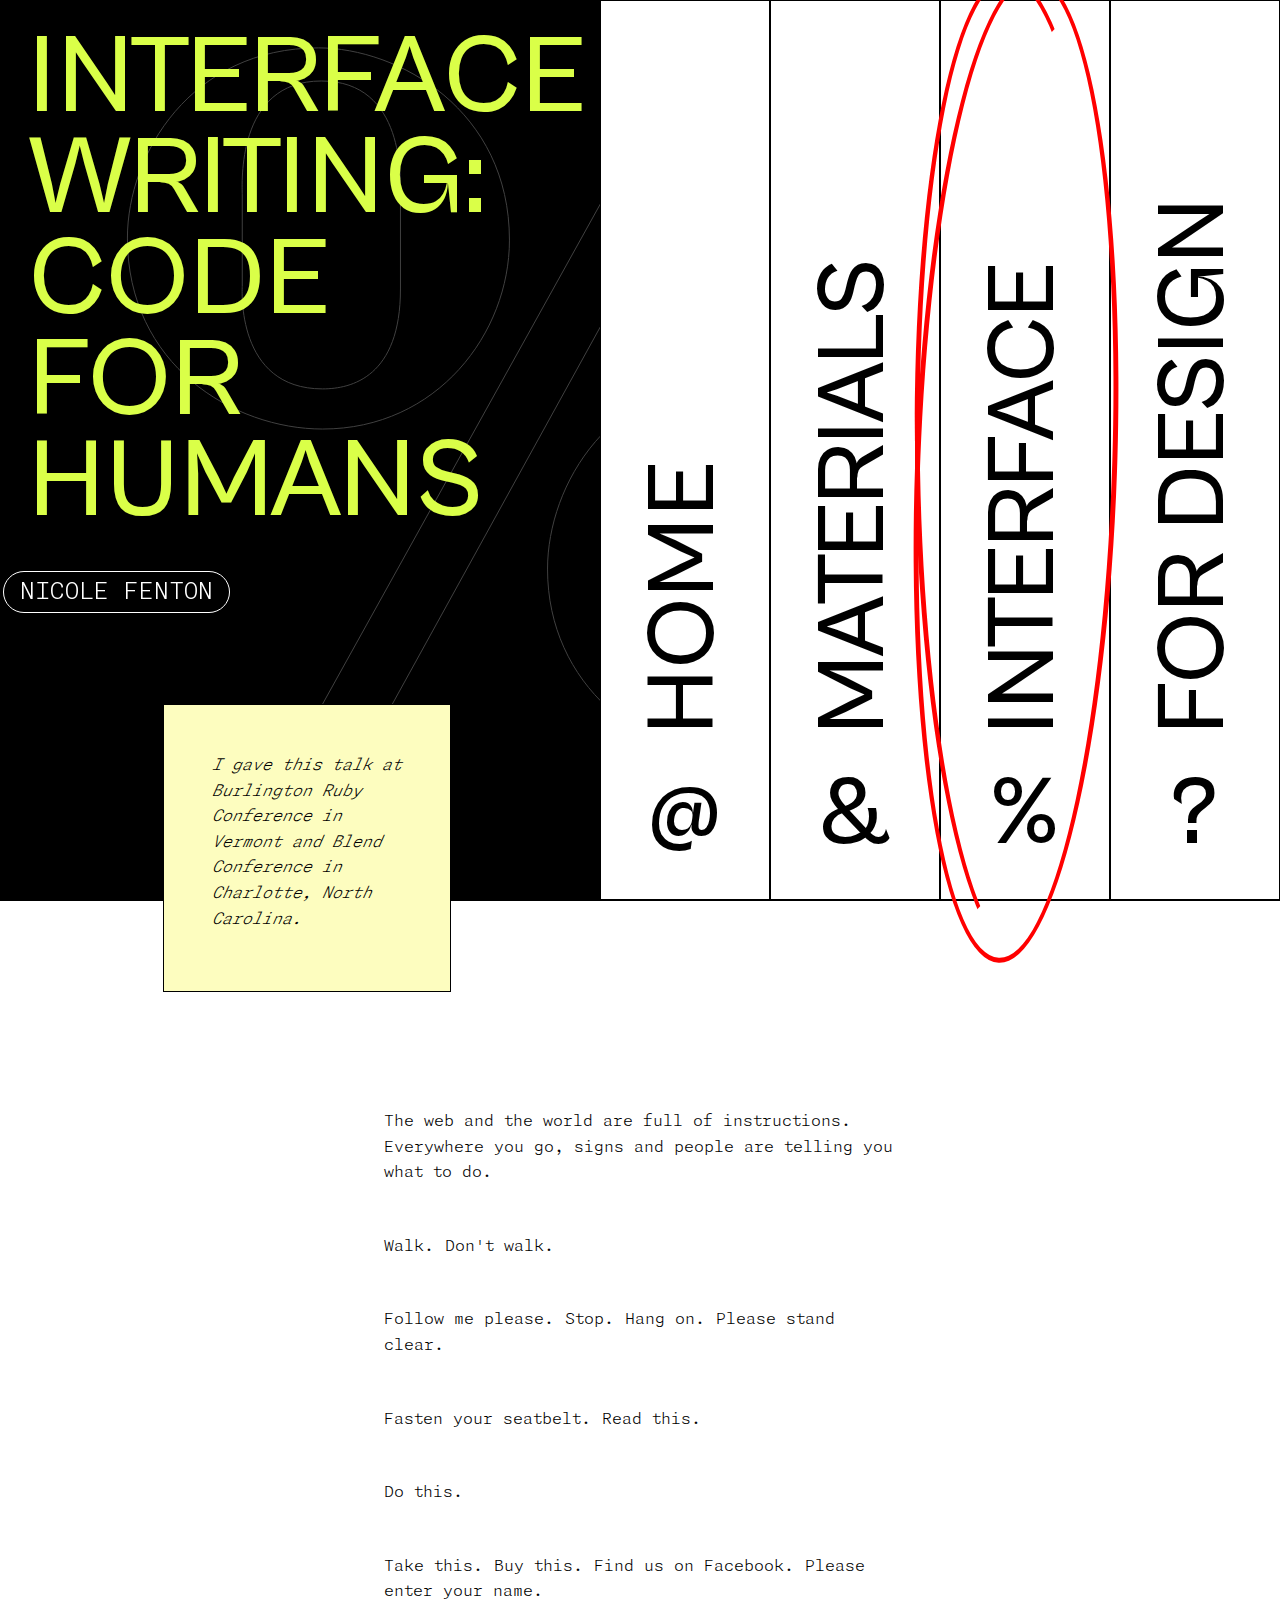
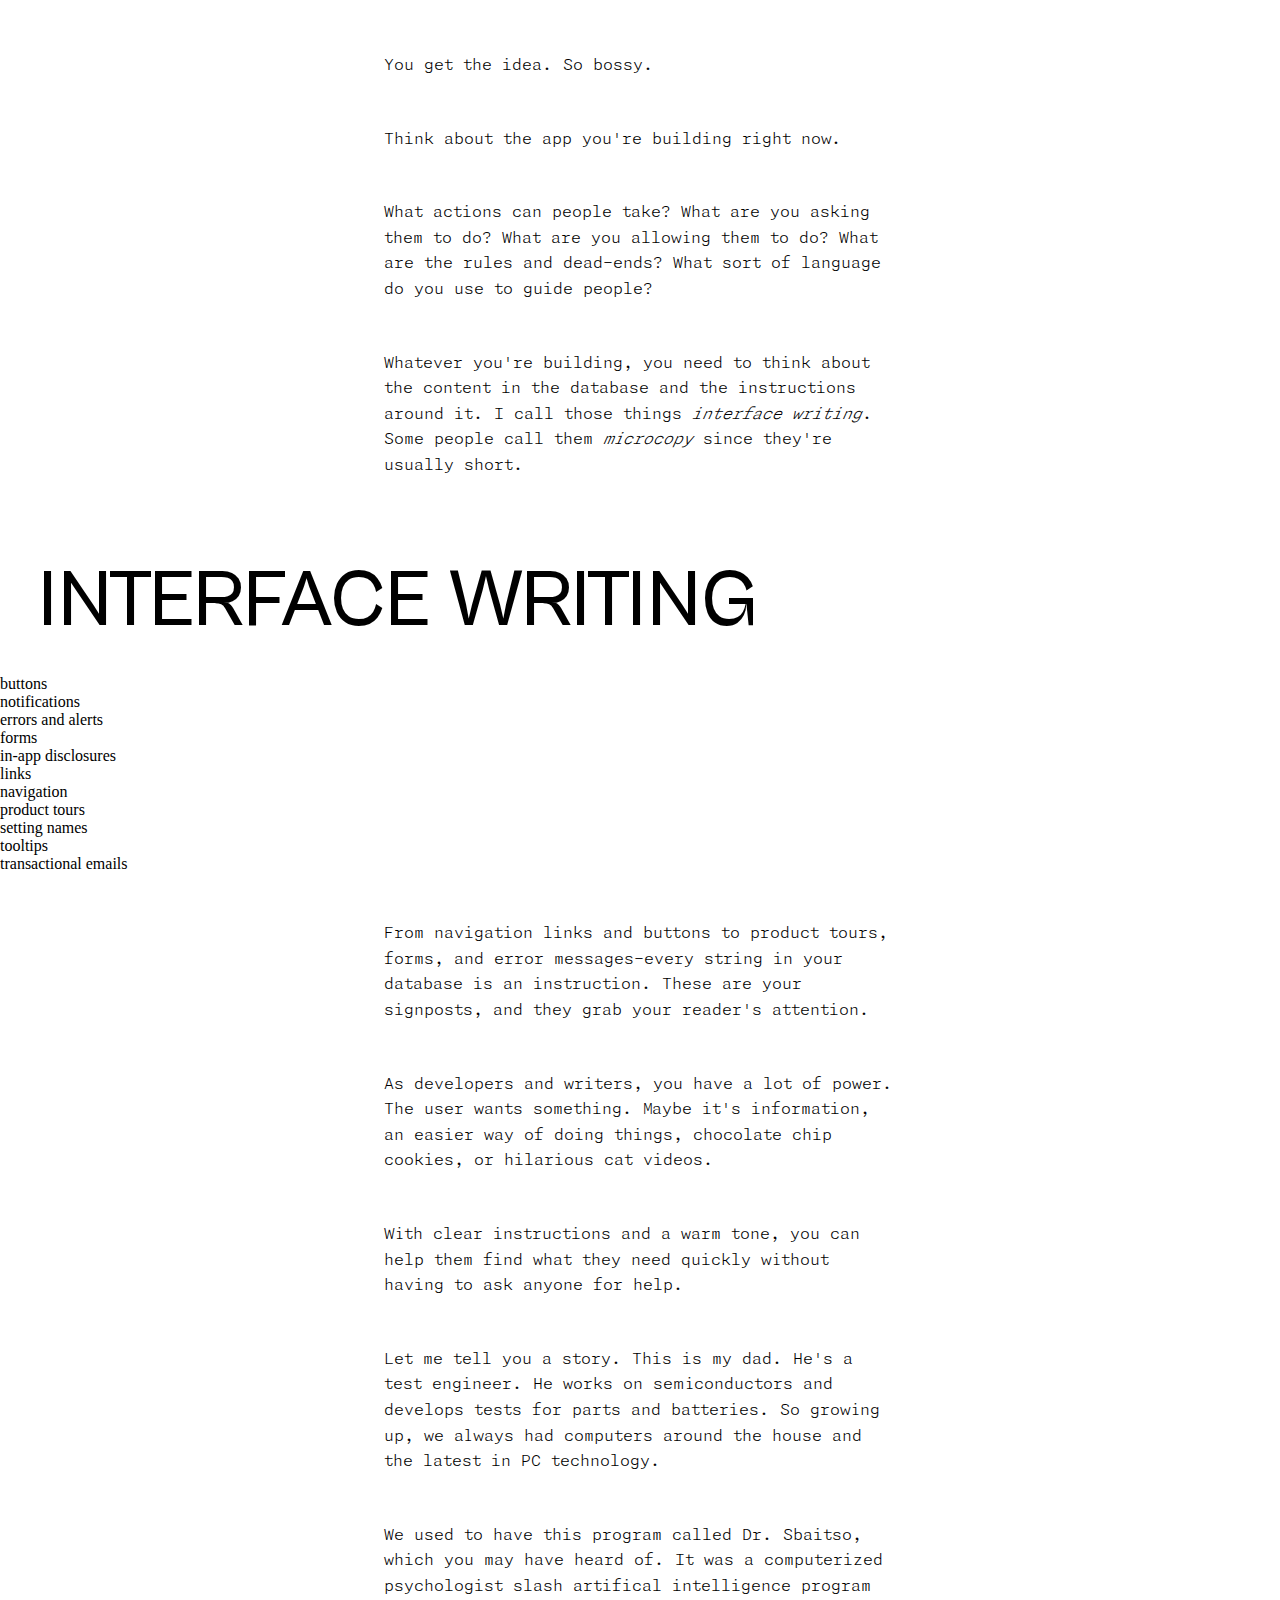
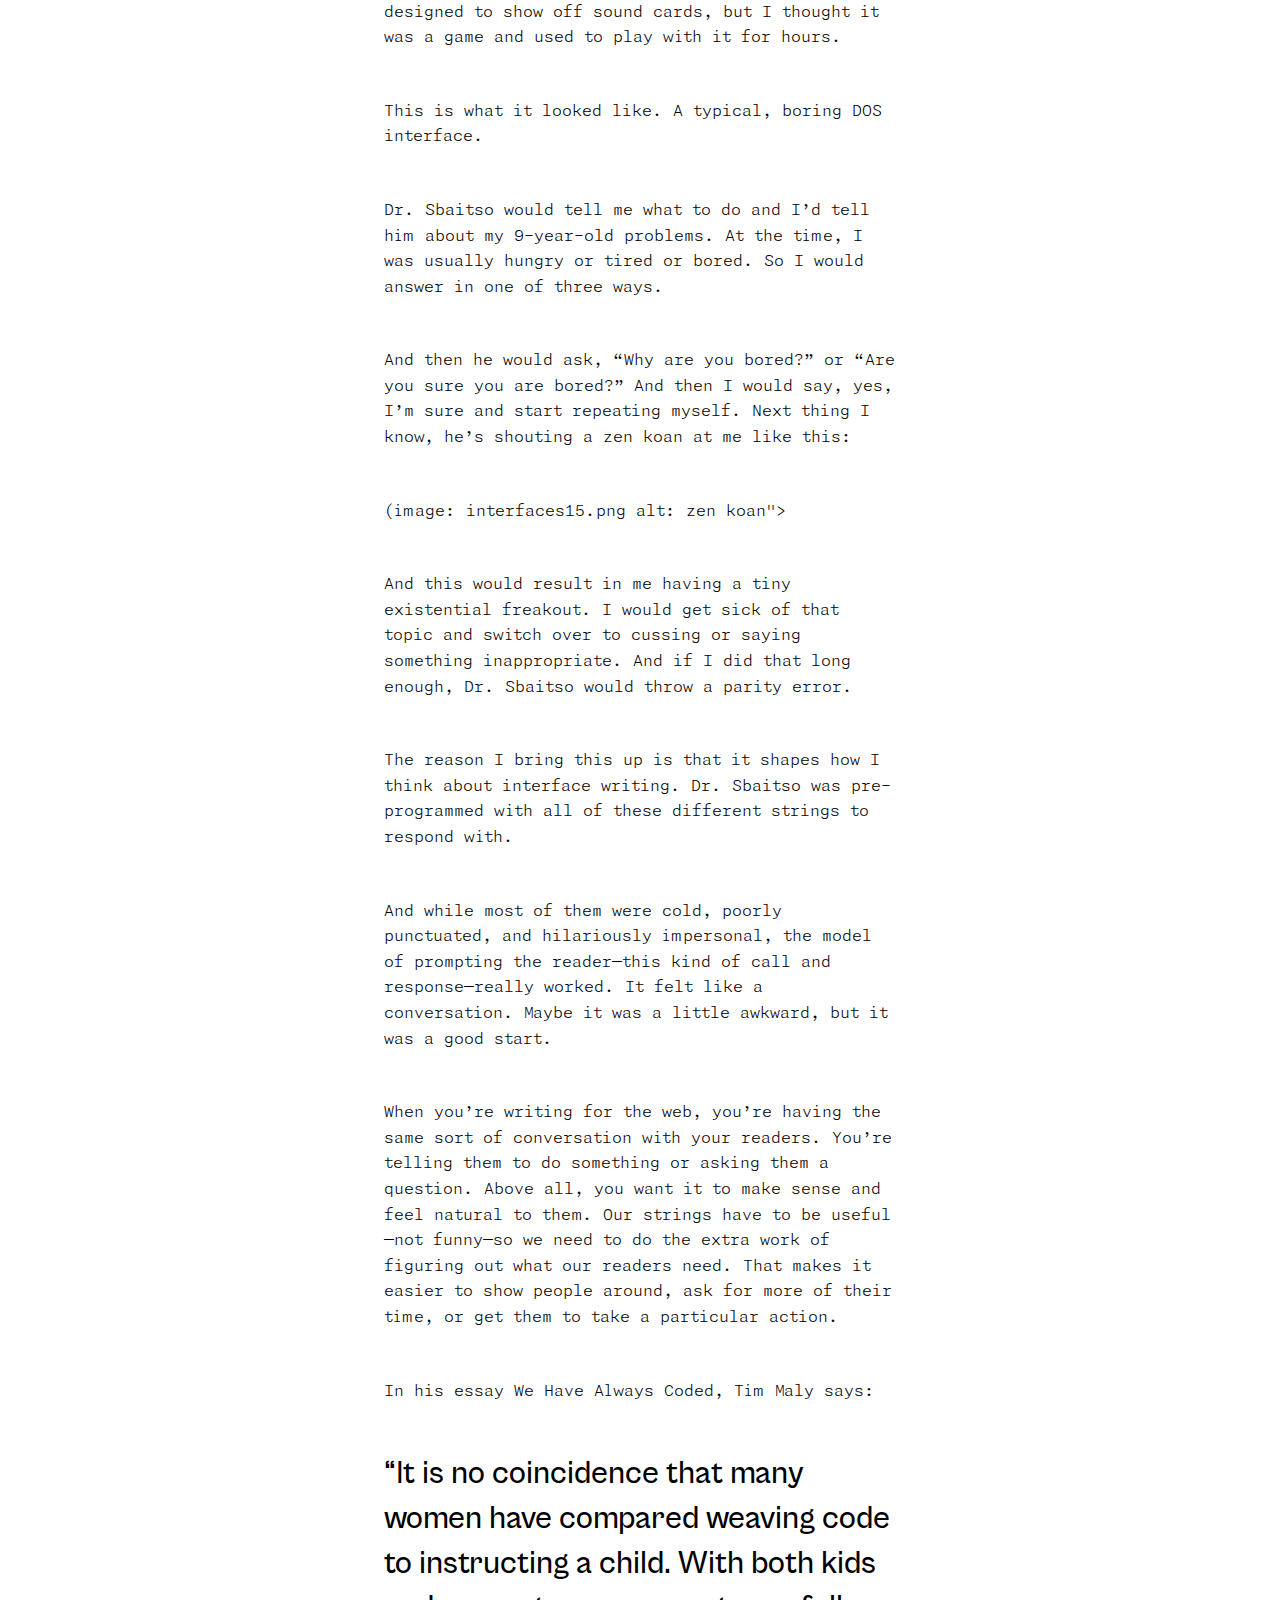
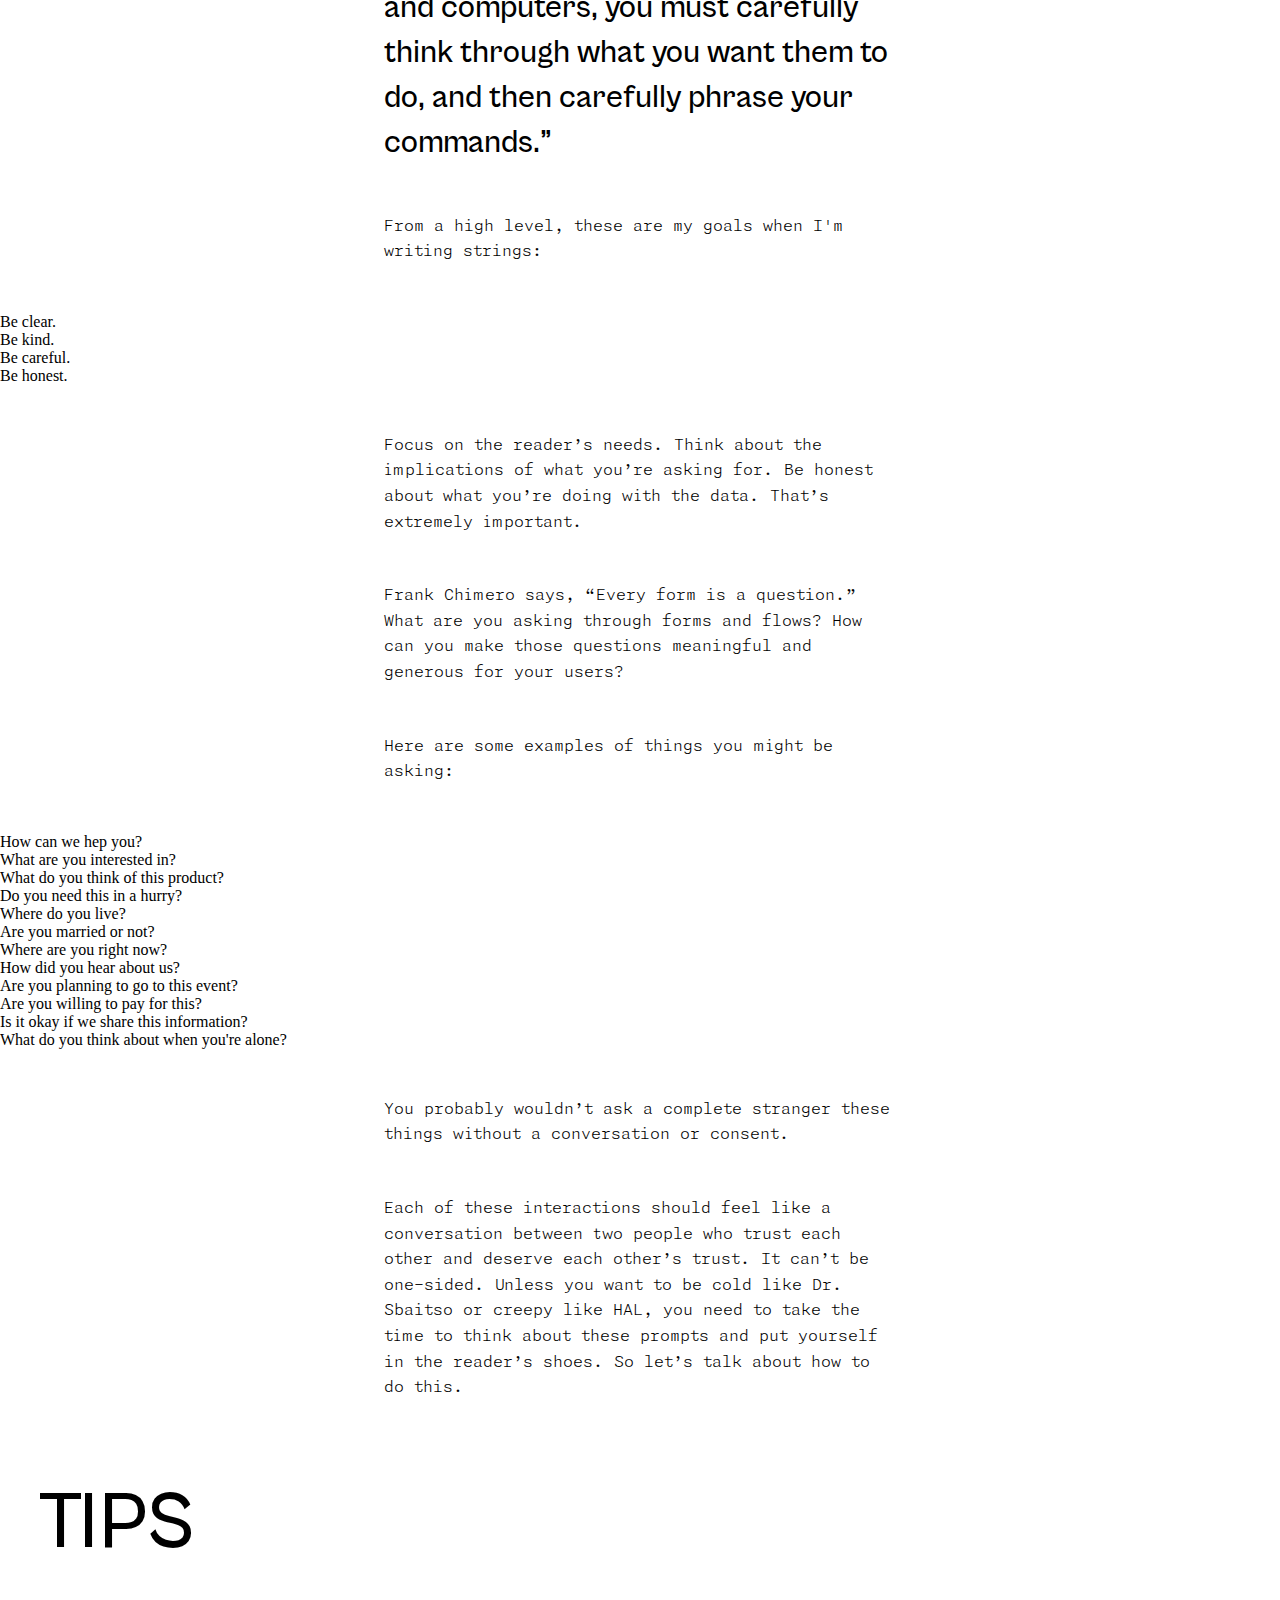
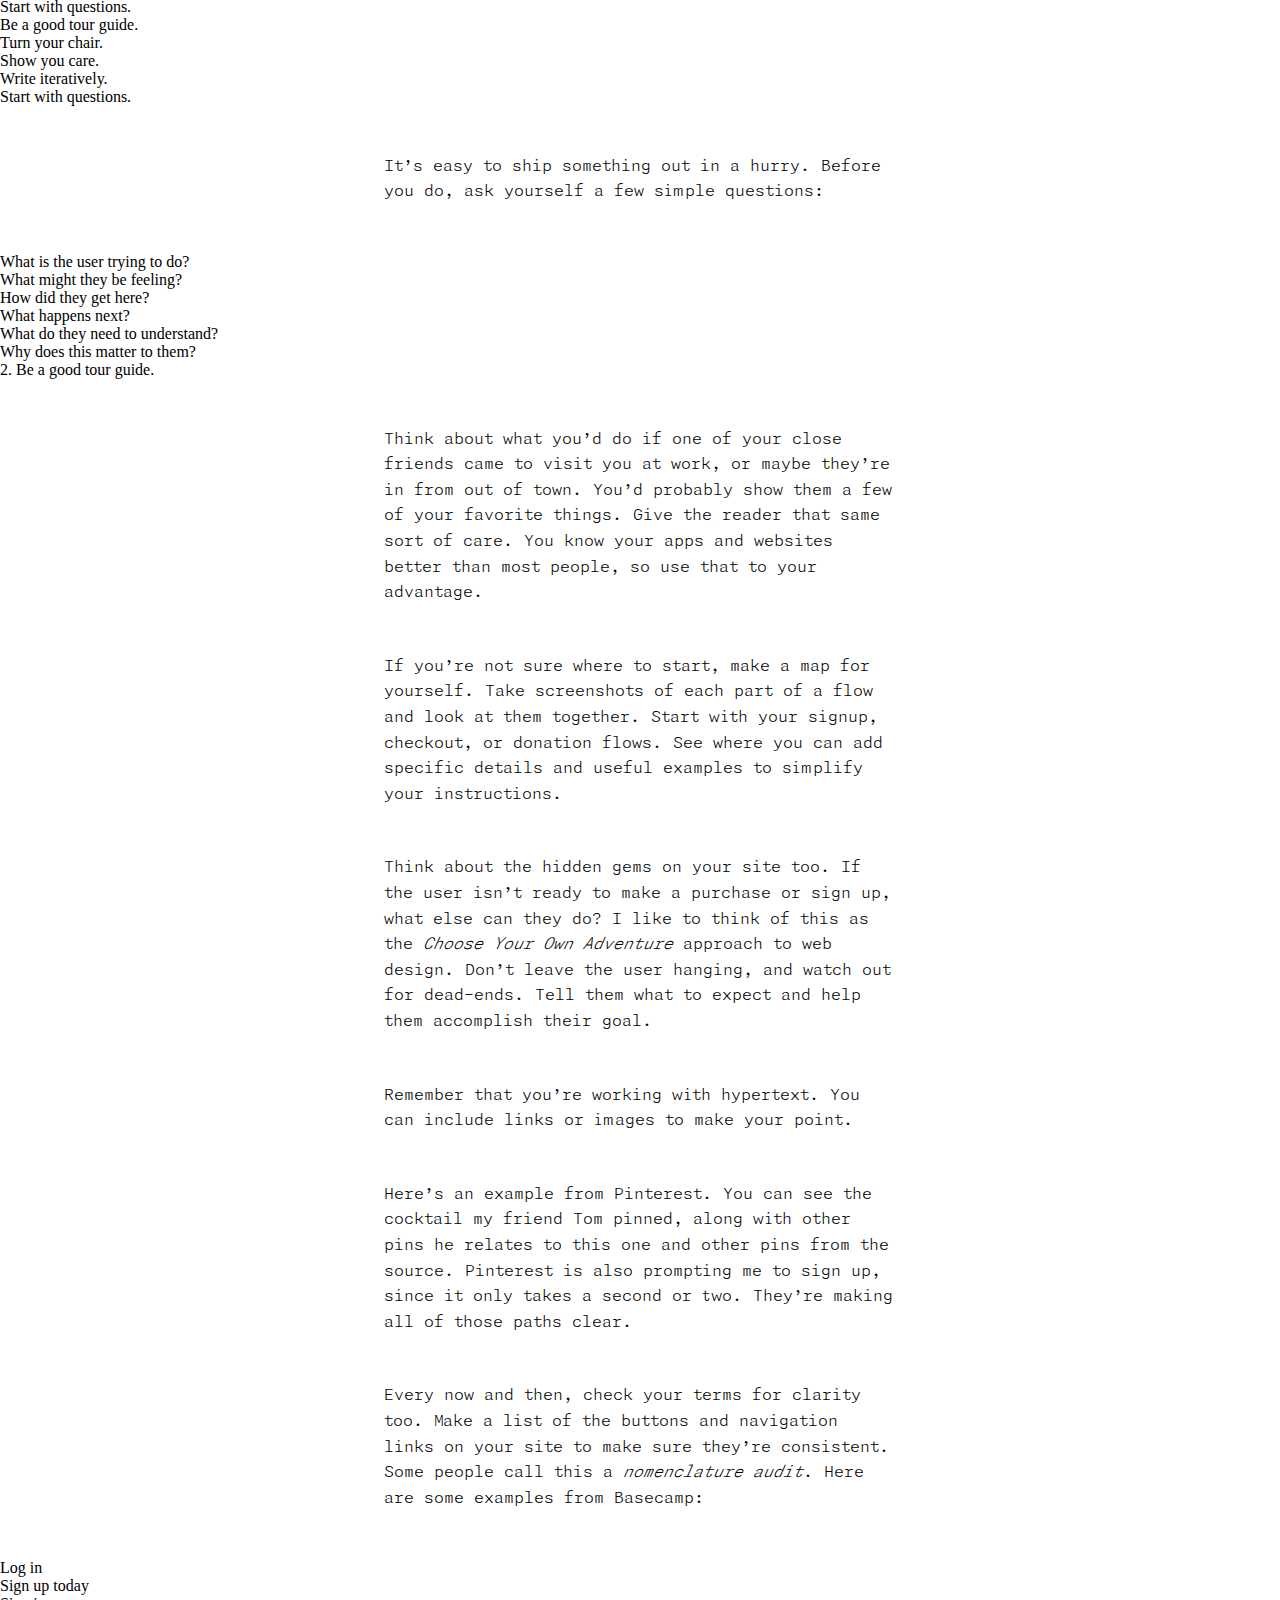
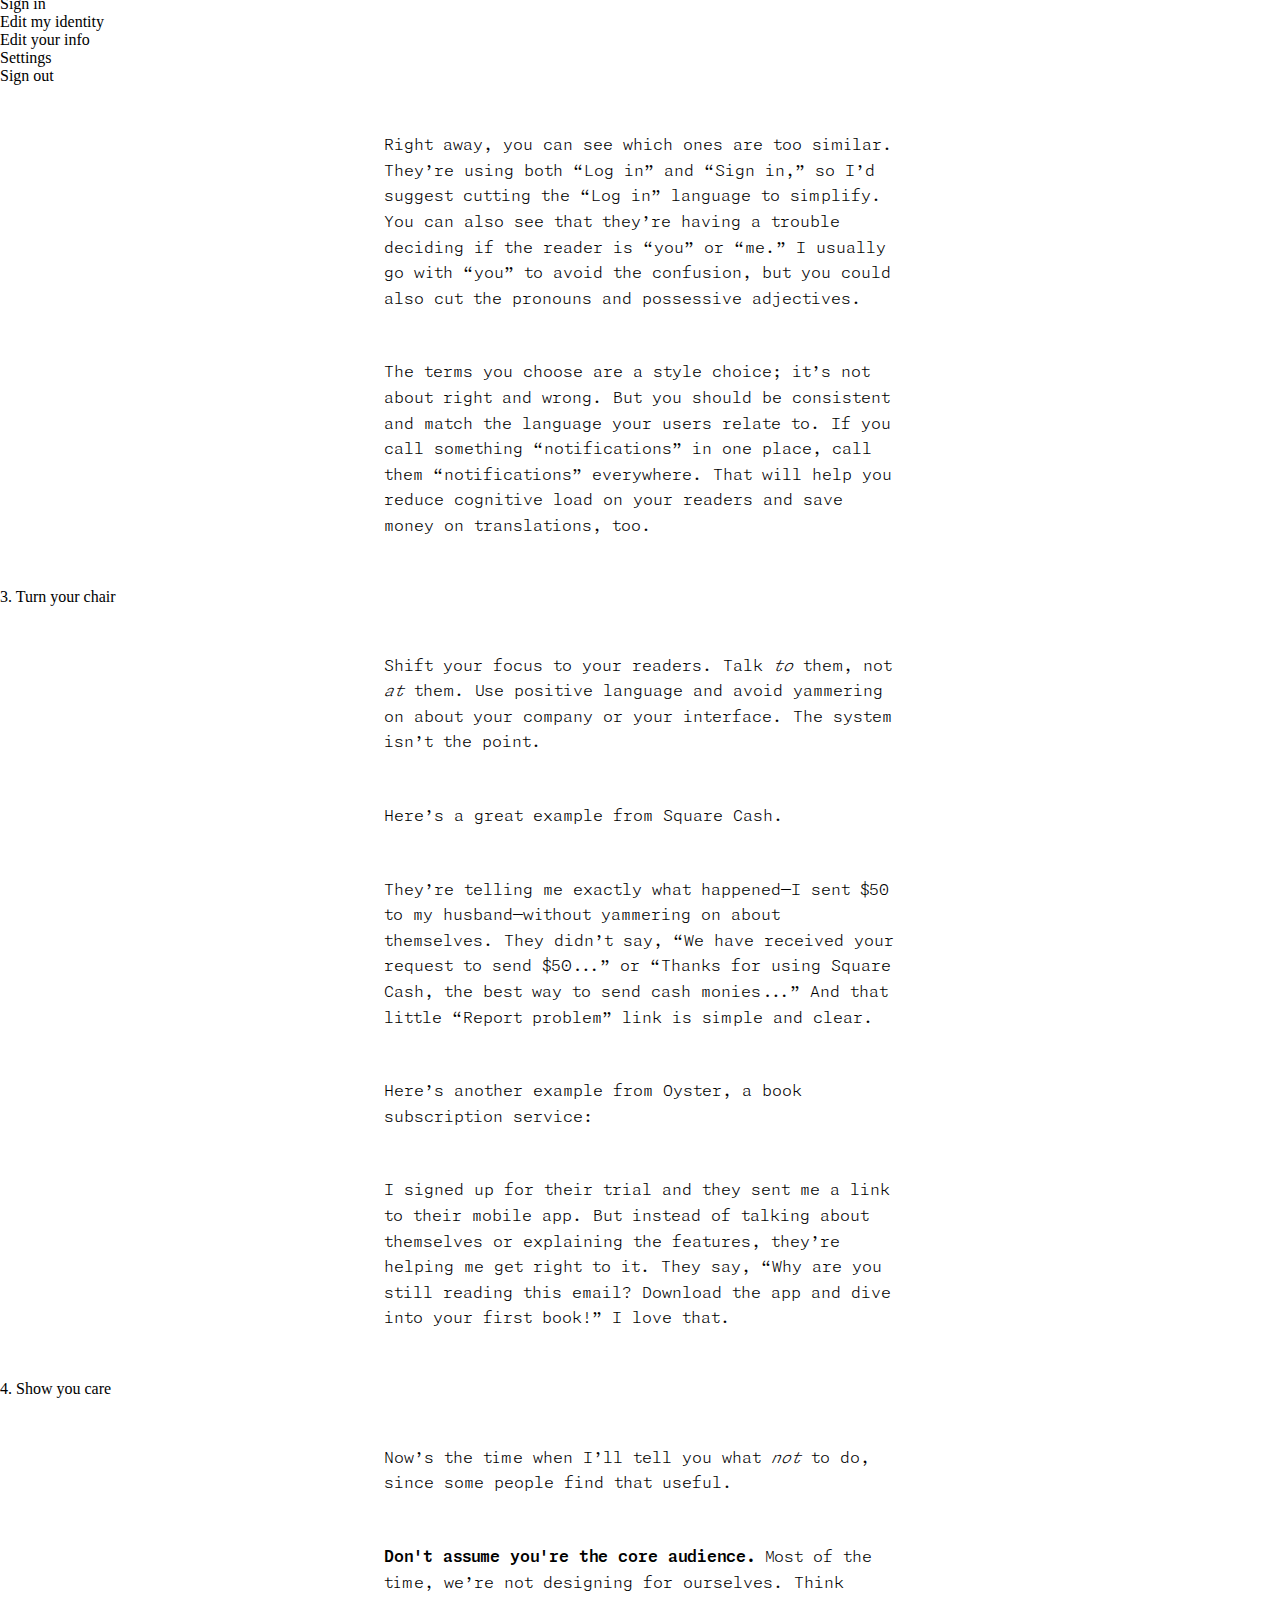
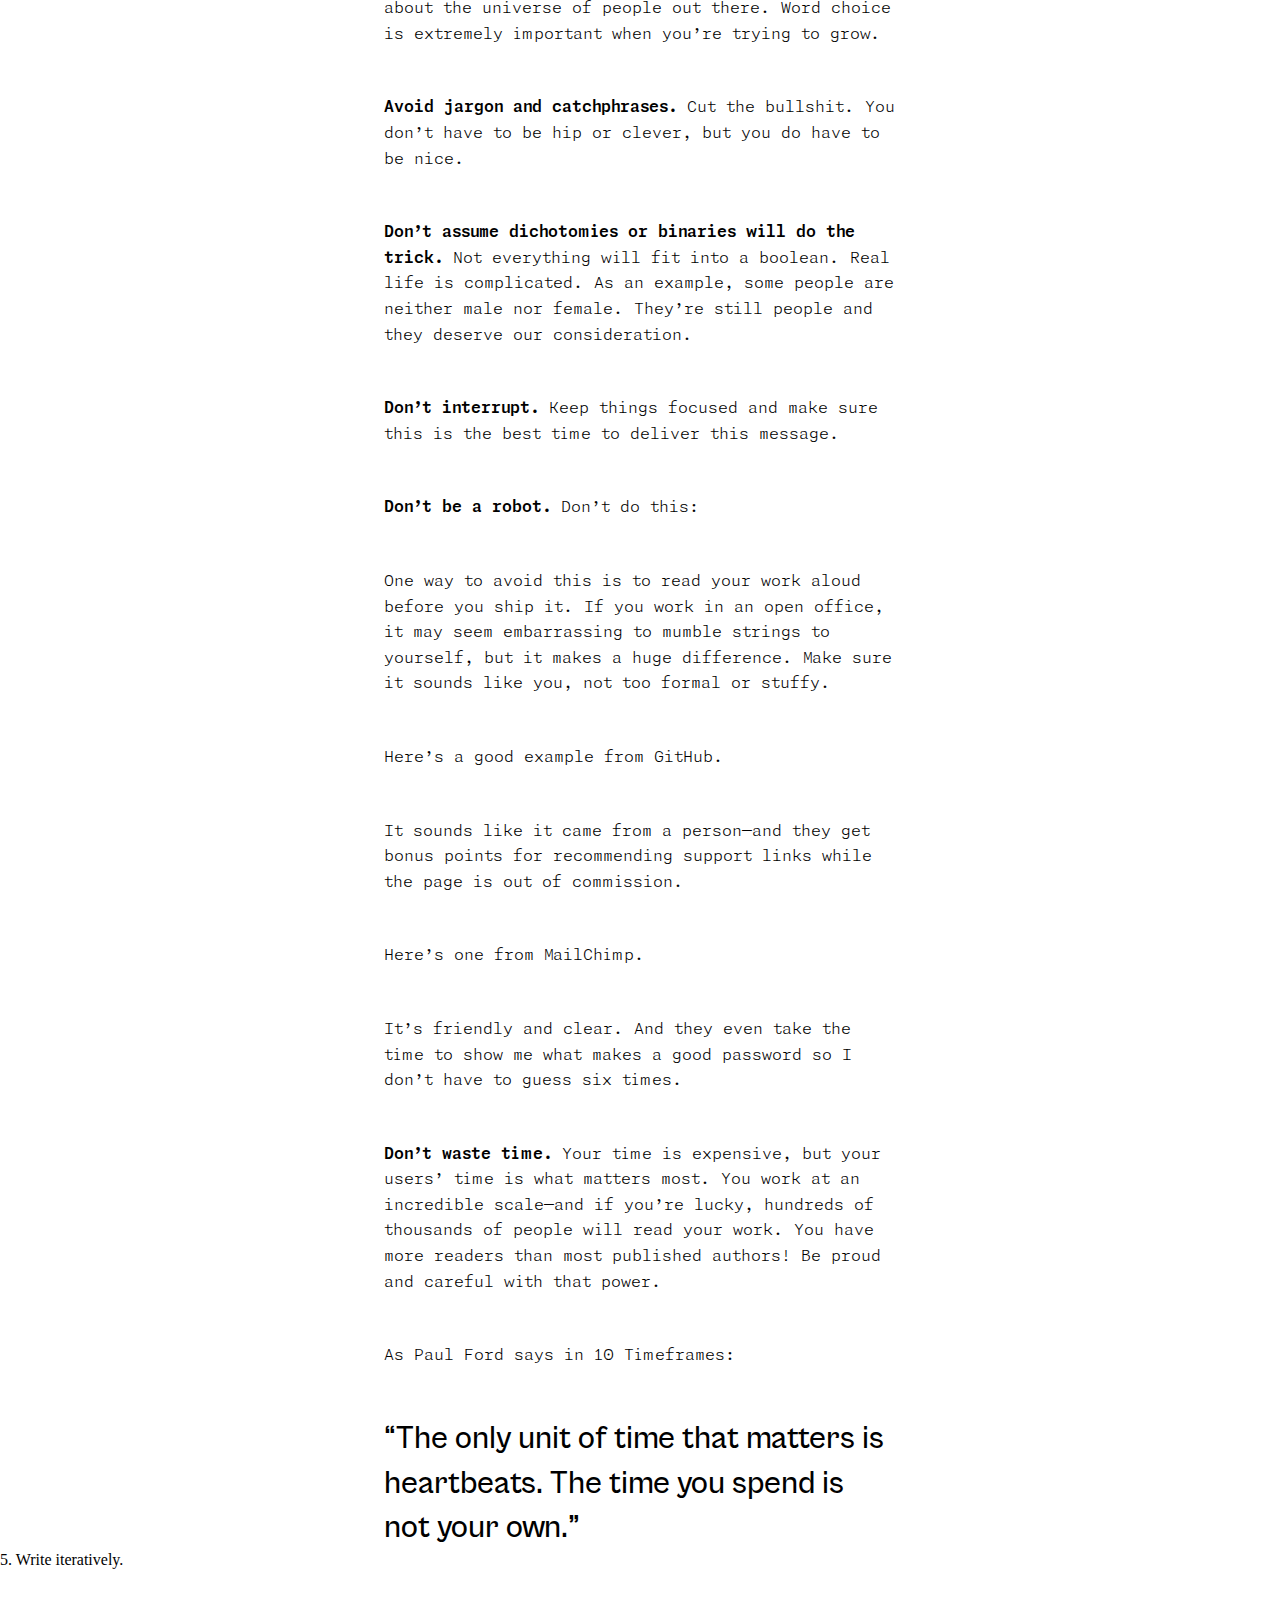
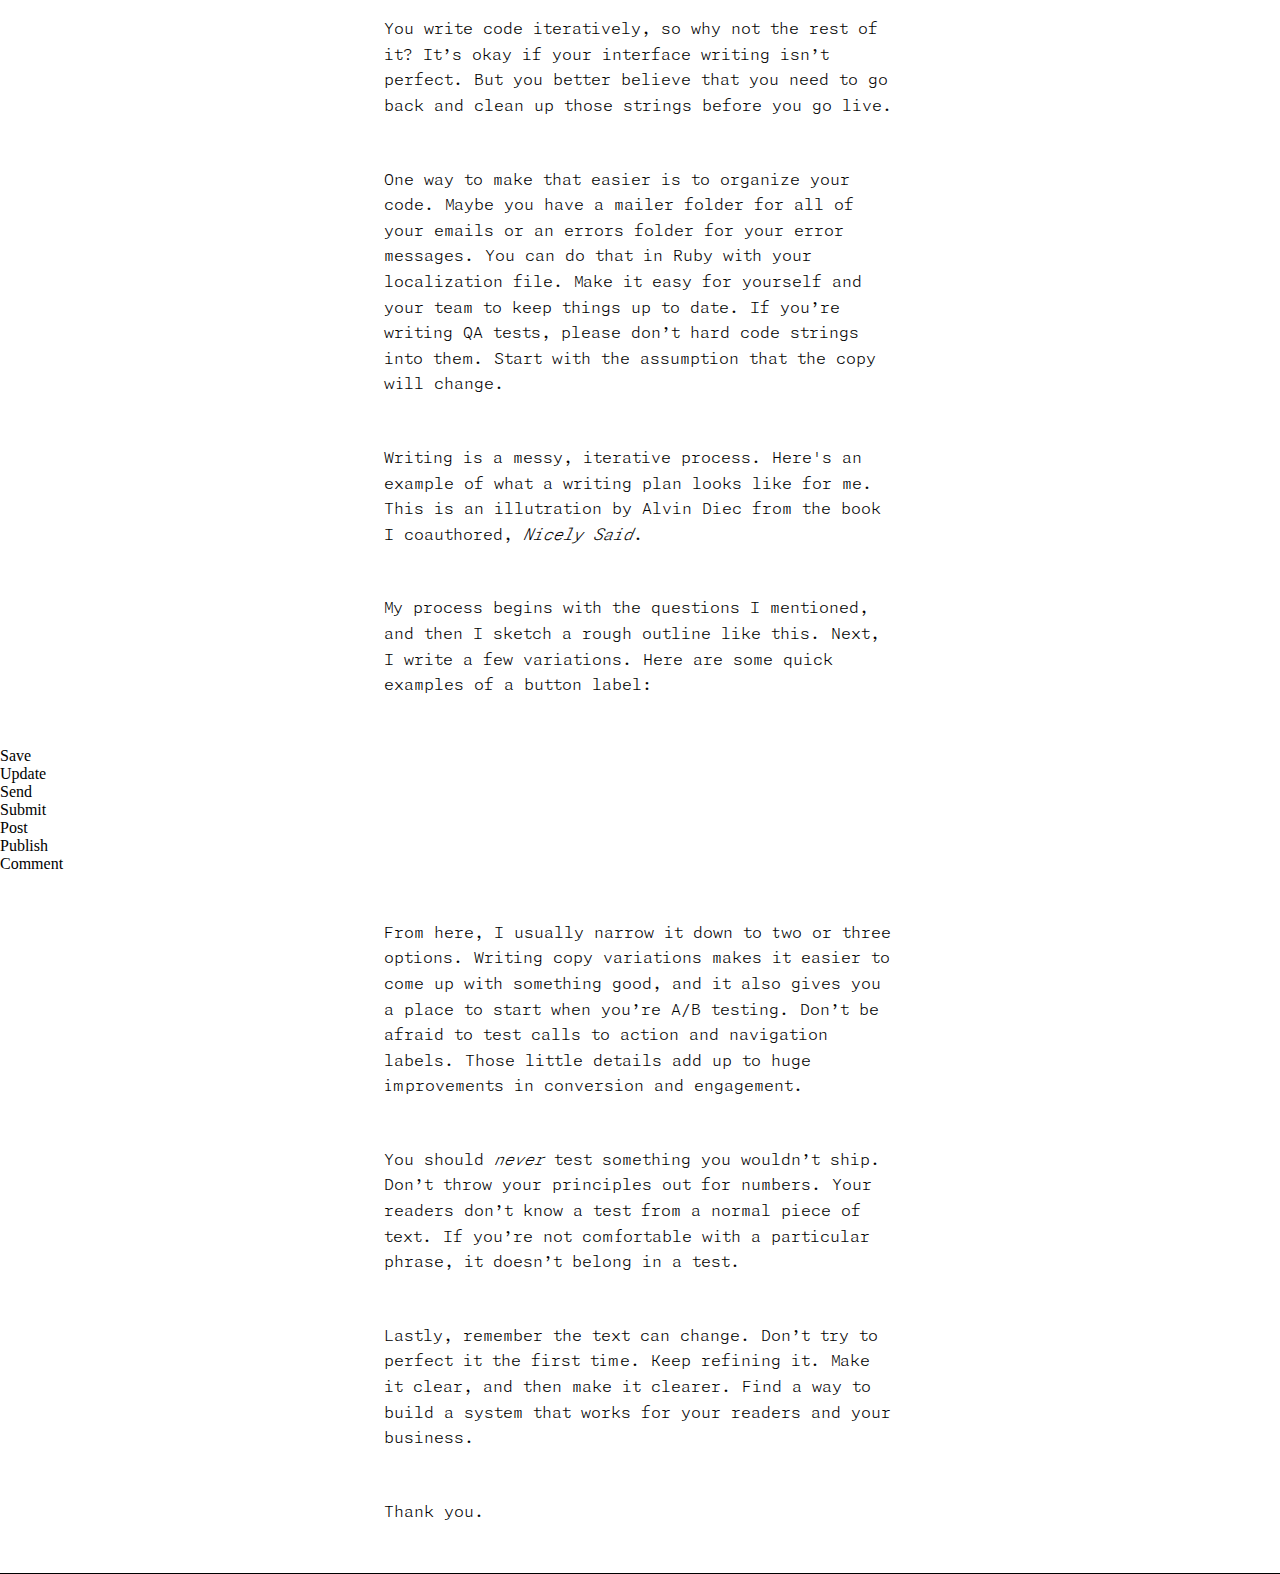
==== interface-writing.html @ 869af66d "Update interface-writing.html" ====
<!DOCTYPE html>

<html>
    <head>
        <meta charset="utf-8">
        <meta name="viewport" content="width=device-width, initial-scale=1">

        <link href="reset.css" rel="stylesheet">
        <link href="common.css" rel="stylesheet">

        <!-- The three different styling directions: -->
        <link href="direction-1.css" rel="stylesheet">
        <link href="direction-2.css" rel="stylesheet">
        <link href="direction-3.css" rel="stylesheet">
    </head>

    <body>
        <div class="landing-page_container">
            <header>
                <p class="special-background-character">%</p>
                <h1>Interface Writing: Code for Humans</h1>
                <p><span class="header_author">Nicole Fenton</span></p>
                
                <p class="header_subtext header_subtext-top-2">
                    <em>I gave this talk at Burlington Ruby Conference in Vermont and Blend Conference in Charlotte, North Carolina.</em>
                </p>
            </header>
    
            <nav>
                <ul>
                    <li><a href="index.html"><span>@</span> <span>Home</span></a></li>
                    <li><a href="words-as-materials.html"><span>&</span> <span>Materials</span></a></li>
                    <li class="navbar_red-pen-mark"><a href="interface-writing.html"><span>%</span> <span>Interface</span></a></li>
                    <li><a href="what-has-writing.html"><span>?</span> <span>For Design</span></a></li>
                </ul>
            </nav>
        </div>

        <main>
            <section>
                <p>The web and the world are full of instructions. Everywhere you go, signs and people are telling you what to do.</p>

                <p>Walk. Don't walk.</p>

                <p>Follow me please. Stop. Hang on. Please stand clear.</p>

                <p>Fasten your seatbelt. Read this.</p>

                <p>Do this.</p>

                <p>Take this. Buy this. Find us on Facebook. Please enter your name.</p>

                <p>You get the idea. So bossy.</p>

                <p>Think about the app you're building right now.</p>

                <p>What actions can people take? What are you asking them to do? What are you allowing them to do? What are the rules and dead-ends? What sort of language do you use to guide people?</p>

                <p>Whatever you're building, you need to think about the content in the database and the instructions around it. I call those things <em>interface writing</em>. Some people call them <em>microcopy</em> since they're usually short.</p>
            </section>

            <section>
                <h2>Interface writing</h2>

                <ul>
                    <li>buttons</li>
                    <li>notifications</li>
                    <li>errors and alerts</li>
                    <li>forms</li>
                    <li>in-app disclosures</li>
                    <li>links</li>
                    <li>navigation</li>
                    <li>product tours</li>
                    <li>setting names</li>
                    <li>tooltips</li>
                    <li>transactional emails</li>
                </ul>

                <p>
                    From navigation links and buttons to product tours, forms, and error messages–every string in your database is an instruction. These are your signposts, and they grab your reader's attention.
                </p>

                <p>
                    As developers and writers, you have a lot of power. The user wants something. Maybe it's information, an easier way of doing things, chocolate chip cookies, or hilarious cat videos.
                </p>

                <p>
                    With clear instructions and a warm tone, you can help them find what they need quickly without having to ask anyone for help.
                </p>

                <p>
                    Let me tell you a story. This is my dad. He's a test engineer. He works on semiconductors and develops tests for parts and batteries. So growing up, we always had computers around the house and the latest in PC technology.
                </p>

                <p>
                    We used to have this program called Dr. Sbaitso, which you may have heard of. It was a computerized psychologist slash artifical intelligence program designed to show off sound cards, but I thought it was a game and used to play with it for hours.
                </p>

                <p>
                    This is what it looked like. A typical, boring DOS interface.
                </p>

                <p>
                    Dr. Sbaitso would tell me what to do and I’d tell him about my 9-year-old problems. At the time, I was usually hungry or tired or bored. So I would answer in one of three ways.
                </p>

                <p>
                    And then he would ask, “Why are you bored?” or “Are you sure you are bored?” And then I would say, yes, I’m sure and start repeating myself. Next thing I know, he’s shouting a zen koan at me like this:
                </p>
                
                <p>
                    (image: interfaces15.png alt: zen koan">
                </p>

                <p>
                    And this would result in me having a tiny existential freakout. I would get sick of that topic and switch over to cussing or saying something inappropriate. And if I did that long enough, Dr. Sbaitso would throw a <a href="https://www.youtube.com/watch?v=1GaWfCWcW3M">parity error</a>.
                </p>

                <p>
                    The reason I bring this up is that it shapes how I think about interface writing. Dr. Sbaitso was pre-programmed with all of these different strings to respond with.
                </p>

                <!-- text imagery "DO YOU BELIEVE IT IS NORMAL TO {BE BORED}? WHAT Strings RED} {NICOLE}, DON'T BE SO DEFENSIVE -->

                <p>
                    And while most of them were cold, poorly punctuated, and hilariously impersonal, the model of prompting the reader—this kind of call and response—really worked. It felt like a conversation. Maybe it was a little awkward, but it was a good start.
                </p>

                <p>
                    When you’re writing for the web, you’re having the same sort of conversation with your readers. You’re telling them to do something or asking them a question. Above all, you want it to make sense and feel natural to them. Our strings have to be useful—not funny—so we need to do the extra work of figuring out what our readers need. That makes it easier to show people around, ask for more of their time, or get them to take a particular action.
                </p>

                <p>
                    In his essay <a href="https://medium.com/weird-future/we-have-always-coded-2acc5ba75929">We Have Always Coded</a>, Tim Maly says:
                </p>

                <blockquote>
                    “It is no coincidence that many women have compared weaving code to instructing a child. With both kids and computers, you must carefully think through what you want them to do, and then carefully phrase your commands.”
                </blockquote>

                <p>From a high level, these are my goals when I'm writing strings:</p>

                <ul>
                    <li>Be clear.</li>
                    <li>Be kind.</li>
                    <li>Be careful.</li>
                    <li>Be honest.</li>
                </ul>

                <p>
                    Focus on the reader’s needs. Think about the implications of what you’re asking for. Be honest about what you’re doing with the data. That’s extremely important.
                </p>

                <!-- text imagery CITY STATE COMPANY CREDIT CARD DELIVERY DATE RATING PHOTO IP ADDRESS EMAIL GENDER MARTIAL STATUS AGE BIRTHDAY SOCIAL SECURITY NUMBER LANGUAGE INCOME TITLE -->

                <p>
                    Frank Chimero says, “Every form is a question.” What are you asking through forms and flows? How can you make those questions meaningful and generous for your users?
                </p>

                <p>
                    Here are some examples of things you might be asking:
                </p>

                <ul>
                    <li>How can we hep you?</li>
                    <li>What are you interested in?</li>
                    <li>What do you think of this product?</li>
                    <li>Do you need this in a hurry?</li>
                    <li>Where do you live?</li>
                    <li>Are you married or not?</li>
                    <li>Where are you right now?</li>
                    <li>How did you hear about us?</li>
                    <li>Are you planning to go to this event?</li>
                    <li>Are you willing to pay for this?</li>
                    <li>Is it okay if we share this information?</li>
                    <li>What do you think about when you're alone?</li>
                </ul>

                <p>
                    You probably wouldn’t ask a complete stranger these things without a conversation or consent.
                </p>

                <p>
                    Each of these interactions should feel like a conversation between two people who trust each other and deserve each other’s trust. It can’t be one-sided. Unless you want to be cold like Dr. Sbaitso or creepy like HAL, you need to take the time to think about these prompts and put yourself in the reader’s shoes. So let’s talk about how to do this.
                </p>
            </section>

            <section>
                <h2>Tips</h2>

                <ul>
                    <li>Start with questions.</li>
                    <li>Be a good tour guide.</li>
                    <li>Turn your chair.</li>
                    <li>Show you care.</li>
                    <li>Write iteratively.</li>
                </ul>

                <section>
                    <h3>Start with questions.</h3>

                    <p>
                        It’s easy to ship something out in a hurry. Before you do, ask yourself a few simple questions:
                    </p>

                    <ul>
                        <li>What is the user trying to do?</li>
                        <li>What might they be feeling?</li>
                        <li>How did they get here?</li>
                        <li>What happens next?</li>
                        <li>What do they need to understand?</li>
                        <li>Why does this matter to them?</li>
                    </ul>
                </section>

                <section>
                    <h3>2. Be a good tour guide.</h3>

                    <p>
                        Think about what you’d do if one of your close friends came to visit you at work, or maybe they’re in from out of town. You’d probably show them a few of your favorite things. Give the reader that same sort of care. You know your apps and websites better than most people, so use that to your advantage.
                    </p>

                    <p>
                        If you’re not sure where to start, make a map for yourself. Take screenshots of each part of a flow and look at them together. Start with your signup, checkout, or donation flows. See where you can add specific details and useful examples to simplify your instructions.
                    </p>

                    <p>
                        Think about the hidden gems on your site too. If the user isn’t ready to make a purchase or sign up, what else can they do? I like to think of this as the <em>Choose Your Own Adventure</em> approach to web design. Don’t leave the user hanging, and watch out for dead-ends. Tell them what to expect and help them accomplish their goal.
                    </p>

                    <p>
                        Remember that you’re working with hypertext. You can include links or images to make your point.
                    </p>

                    <p>
                        Here’s an example from <a href="https://www.pinterest.com/">Pinterest</a>. You can see the cocktail my friend Tom pinned, along with other pins he relates to this one and other pins from the source. Pinterest is also prompting me to sign up, since it only takes a second or two. They’re making all of those paths clear.
                    </p>

                    <p>
                        Every now and then, check your terms for clarity too. Make a list of the buttons and navigation links on your site to make sure they’re consistent. Some people call this a <em>nomenclature audit</em>. Here are some examples from <a href="https://basecamp.com/">Basecamp</a>:
                    </p>

                    <ul>
                        <li>Log in</li>
                        <li>Sign up today</li>
                        <li>Sign in</li>
                        <li>Edit my identity</li>
                        <li>Edit your info</li>
                        <li>Settings</li>
                        <li>Sign out</li>
                    </ul>

                    <p>
                        Right away, you can see which ones are too similar. They’re using both “Log in” and “Sign in,” so I’d suggest cutting the “Log in” language to simplify. You can also see that they’re having a trouble deciding if the reader is “you” or “me.” I usually go with “you” to avoid the confusion, but you could also cut the pronouns and possessive adjectives.
                    </p>

                    <p>
                        The terms you choose are a style choice; it’s not about right and wrong. But you should be consistent and match the language your users relate to. If you call something “notifications” in one place, call them “notifications” everywhere. That will help you reduce cognitive load on your readers and save money on translations, too.
                    </p>
                </section>

                <section>
                    <h3>3. Turn your chair</h3>

                    <p>
                        Shift your focus to your readers. Talk <em>to</em> them, not <em>at</em> them. Use positive language and avoid yammering on about your company or your interface. The system isn’t the point.
                    </p>

                    <p>
                        Here’s a great example from Square Cash.
                    </p>

                    <p>
                        They’re telling me exactly what happened—I sent $50 to my husband—without yammering on about themselves. They didn’t say, “We have received your request to send $50...” or “Thanks for using Square Cash, the best way to send cash monies...” And that little “Report problem” link is simple and clear.
                    </p>

                    <p>
                        Here’s another example from Oyster, a book subscription service:
                    </p>

                    <p>
                        I signed up for their trial and they sent me a link to their mobile app. But instead of talking about themselves or explaining the features, they’re helping me get right to it. They say, “Why are you still reading this email? Download the app and dive into your first book!” I love that.
                    </p>
                </section>

                <section>
                    <h3>4. Show you care</h3>

                    <p>
                        Now’s the time when I’ll tell you what <em>not</em> to do, since some people find that useful.
                    </p>

                    <p>
                        <strong>Don't assume you're the core audience.</strong> Most of the time, we’re not designing for ourselves. Think about the universe of people out there. Word choice is extremely important when you’re trying to grow.
                    </p>

                    <p>
                        <strong>Avoid jargon and catchphrases.</strong> Cut the bullshit. You don’t have to be hip or clever, but you do have to be nice.
                    </p>

                    <p>
                        <strong>Don’t assume dichotomies or binaries will do the trick.</strong> Not everything will fit into a boolean. Real life is complicated. As an example, some people are neither male nor female. They’re still people and they deserve our consideration.
                    </p>

                    <p>
                        <strong>Don’t interrupt.</strong> Keep things focused and make sure this is the best time to deliver this message.
                    </p>

                    <p>
                        <strong>Don’t be a robot.</strong> Don’t do this:
                    </p>

                    <p>
                        One way to avoid this is to read your work aloud before you ship it. If you work in an open office, it may seem embarrassing to mumble strings to yourself, but it makes a huge difference. Make sure it sounds like you, not too formal or stuffy.
                    </p>

                    <p>
                        Here’s a good example from GitHub.
                    </p>

                    <p>
                        It sounds like it came from a person—and they get bonus points for recommending support links while the page is out of commission.
                    </p>

                    <p>
                        Here’s one from MailChimp.
                    </p>

                    <p>
                        It’s friendly and clear. And they even take the time to show me what makes a good password so I don’t have to guess six times.
                    </p>

                    <p>
                        <strong>Don’t waste time.</strong> Your time is expensive, but your users’ time is what matters most. You work at an incredible scale—and if you’re lucky, hundreds of thousands of people will read your work. You have more readers than most published authors! Be proud and careful with that power.
                    </p>

                    <p>
                        As Paul Ford says in <a href="https://contentsmagazine.com/articles/10-timeframes/">10 Timeframes</a>:
                    </p>

                    <blockquote>
                        “The only unit of time that matters is heartbeats. The time you spend is not your own.”
                    </blockquote>
                </section>

                <section>
                    <h3>5. Write iteratively.</h3>

                    <p>
                        You write code iteratively, so why not the rest of it? It’s okay if your interface writing isn’t perfect. But you better believe that you need to go back and clean up those strings before you go live.
                    </p>

                    <p>
                        One way to make that easier is to organize your code. Maybe you have a mailer folder for all of your emails or an errors folder for your error messages. You can do that in Ruby with your localization file. Make it easy for yourself and your team to keep things up to date. If you’re writing QA tests, please don’t hard code strings into them. Start with the assumption that the copy will change.
                    </p>

                    <p>
                        Writing is a messy, iterative process. Here's an example of what a writing plan looks like for me. This is an illutration by Alvin Diec from the book I coauthored, <a href="https://www.nicelysaid.co/"><em>Nicely Said</em></a>.
                    </p>

                    <p>
                        My process begins with the questions I mentioned, and then I sketch a rough outline like this. Next, I write a few variations. Here are some quick examples of a button label:
                    </p>

                    <ul>
                        <li>Save</li>
                        <li>Update</li>
                        <li>Send</li>
                        <li>Submit</li>
                        <li>Post</li>
                        <li>Publish</li>
                        <li>Comment</li>
                    </ul>

                    <p>
                        From here, I usually narrow it down to two or three options. Writing copy variations makes it easier to come up with something good, and it also gives you a place to start when you’re A/B testing. Don’t be afraid to test calls to action and navigation labels. Those little details add up to huge improvements in conversion and engagement.
                    </p>

                    <p>
                        You should <em>never</em> test something you wouldn’t ship. Don’t throw your principles out for numbers. Your readers don’t know a test from a normal piece of text. If you’re not comfortable with a particular phrase, it doesn’t belong in a test.
                    </p>

                    <p>
                        Lastly, remember the text can change. Don’t try to perfect it the first time. Keep refining it. Make it clear, and then make it clearer. Find a way to build a system that works for your readers and your business.
                    </p>

                    <p>Thank you.</p>
                </section>
            </section>
        </main>
    </body>

</html>
---- common.css ----
/* font files */
@font-face {
    font-family: Cabinet Grotesk-Regular;
    src: url(fonts/CabinetGrotesk-Variable.ttf);
    font-weight: 300;
}

@font-face {
    font-family: Cabinet Grotesk-Medium;
    src: url(fonts/CabinetGrotesk-Variable.ttf);
    font-weight: 400;
}

@font-face {
    font-family: Cabinet Grotesk-SemiBold;
    src: url(fonts/CabinetGrotesk-Variable.ttf);
    font-weight: 500;
}

@font-face {
    font-family: Cabinet Grotesk-Bold;
    src: url(fonts/CabinetGrotesk-Variable.ttf);
    font-weight: 600;
}

@font-face {
    font-family: Monaspace Neon;
    src: url(fonts/MonaspaceNeonVarVF[wght\,wdth\,slnt].ttf);
    font-weight: 200;
}

@font-face {
    font-family: Monaspace Neon-Bold;
    src: url(fonts/MonaspaceNeonVarVF[wght\,wdth\,slnt].ttf);
    font-weight: 600;
}

@font-face {
    font-family: Chomsky;
    src: url(fonts/Chomsky.otf);
}

:root {
    /* color styles */
    --light-color: white;
    --dark-color: black;
    --accent-color: #DAFF48;
    --gray-color: #F0EFEE;
    --post-it-color: #fdfdbf;
    --highlighter-color: #FFBCD9;

    /* font styles */
    --main-font: Monaspace Neon;
    --heading-font: Cabinet Grotesk-SemiBold;
    --blockquote-font: Cabinet Grotesk-SemiBold;
    --navbar-font-size: 3.5rem;

    --special-background-character_font-family: Chomsky;
    --special-background-character_font-size: 75rem;

    /* h1 styles */
    --h1-font-size: 4rem;
    --h1-line-height: 100%;

    /* h2 styles */
    --h2-font-size: 2rem;
    --h2-line-height: 100%;

    /* paragraph styles */
    --p-font-size: 1rem;
    --p-line-height: 140%;
    --p-margin-top: 1.5rem;
    --p-margin-bottom: 1.5rem;

    /* blockquote styles */
    --blockquote-font-size: 1.5rem;
    --blockquote-line-height: 140%;

    /* list styles */
    --ul-font-size: 1rem;
    --ul-line-height: 100%;
    --ul-margin-top: 1.5rem;
    --p-margin-bottom: 1.5rem;

    /* other styles */
    --border-style: black 1px solid;
    --container-margin-top: 2rem;
    --container-margin-bottom: 2rem;

    --section-margin-top: 3rem;
    --section-margin-bottom: 3rem;
}

html {
    scroll-behavior: smooth;
}

body {
    background-color: var(--dark-color);
    color: var(--light-color);
}

h1 {
    font-family: var(--heading-font);
    color: var(--accent-color);
    font-size: var(--h1-font-size);
    text-transform: uppercase;
    line-height: var(--h1-line-height);
}

h2 {
    font-family: var(--heading-font);
    text-transform: uppercase;
    color: var(--dark-color);
    font-size: var(--h2-font-size);
    line-height: var(--h2-line-height);
    padding: 3%;
}

p {
    font-family: var(--main-font);
    font-size: var(--p-font-size);
    line-height: var(--p-line-height);
    margin: auto;
    margin-bottom: var(--p-margin-bottom);
    width: 90vw;
}

em {
    font-style: italic;
}

strong {
    font-family: Monaspace Neon-Bold;
}

blockquote {
    font-family: var(--blockquote-font);
    font-size: var(--blockquote-font-size);
    line-height: var(--blockquote-line-height);
    margin: auto;
    width: 90vw;
}

mark {
    background-color: var(--highlighter-color);
}

/* Semantic DOM styles */
nav {
    color: var(--dark-color);
    font-family: var(--heading-font);
    font-weight: 600;
    text-transform: uppercase;
    font-size: var(--navbar-font-size);

    writing-mode: vertical-rl;
    transform: rotate(180deg);

    position: fixed;
    top: 0;
    bottom: 0;
    left: 0;
    right: 0;
    z-index: 10;

    width: 100vw;
}

nav > ul {
    width: 25%;
}

nav > ul > li {
    border: var(--border-style);
    display: flex;
    flex-direction: column;
    align-items: center;
    justify-content: center;

    padding: auto;
    width: 100%;
    height: 12vh;
    background-color: var(--light-color);
}

/* Reminder: add a hover effect to the navbar link */

nav > ul > li > a > span:first-of-type {
    writing-mode: horizontal-tb;
    transform: rotate(-180deg);
}

nav > ul > li > a > span:nth-of-type(2) {
    display: none;
}

main {
    background-color: var(--light-color);
    color: var(--dark-color);
    
    border-top: var(--border-style);
    border-bottom: var(--border-style);
}

/* class styles */
.landing-page_container {
    height: 100vh;
    width: 100%;
}

.special-background-character {
    font-family: var(--special-background-character_font-family);
    font-size: var(--special-background-character_font-size);

    position: fixed;
    top: -40rem;
    z-index: -1;
    color: transparent;
    opacity: 25%;
    -webkit-text-stroke-color: white;
    -webkit-text-stroke-width: 1px;
}

.red-pen-mark {
    position: relative;
}

.red-pen-mark:before {
    content: "";
    position: absolute;
    z-index: 5;

    width: 150%;
    height: 130%;
    left: -1.5rem;
    top: -0.1rem;
    padding: 0.1rem 0.25rem;
    border: red 2px solid;

    transform: rotate(2deg);
    border-radius: 100%;
}

.red-pen-mark:after {
    content: "";
    position: absolute;
    z-index: 5;

    width: 150%;
    height: 130%;
    left: -1.5rem;
    top: -0.1rem;
    padding: 0.1rem 0.25rem;
    border: red 2px solid;

    border-left-color: transparent;
    border-top-color: transparent;
    
    transform: rotate(-1deg);
    border-radius: 100%;
}

.ul-li_normal {
    font-family: var(--main-font);
    font-size: var(--ul-font-size);
    line-height: var(--ul-line-height);
    margin: auto;
    margin-top: var(--ul-margin-top);
    margin-bottom: var(--ul-margin-bottom);
    width: 90vw;
}

@media (min-width: 1280px) {
    :root {
        --h1-font-size: 7rem;
        --h1-line-height: 90%;

        --h2-font-size: 5rem;
        --h2-line-height: 90%;

        --p-font-size: 1rem;
        --p-margin-top: 3rem;
        --p-margin-bottom: 3rem;
        --p-line-height: 160%;

        --navbar-font-size: 6rem;
        --special-background-character_font-size: 75rem;

        --ul-font-size: 1.25rem;
        --blockquote-font-size: 2rem;

        /* other styles */
        --border-style: black 1.5px solid;
        --container-margin-top: 6rem;
        --container-margin-bottom: 3rem;

        --section-margin-top: 5rem;
        --section-margin-bottom: 5rem;
    }

    p {
        margin: auto;
        margin-top: var(--p-margin-top);
        margin-bottom: var(--p-margin-bottom);
        width: 40vw;
    }

    blockquote {
        width: 40vw;
        margin: auto;
    }

    /* ul {
        margin: auto;
        width: 40vw;
    } */

    /* Semantic DOM styles */
    nav {
        position: sticky;
        top: 0;
        bottom: 0;
        right: 0;
        left: 0;
        width: 100%;
        height: 100vh;
        z-index: 2;
    }

    nav > ul > li {
        padding-top: 1.5rem;
        padding-bottom: 1rem;
        padding-right: 1.5rem;
        padding-left: 1.5rem;
        height: 100vh;

        display: flex;
        align-items: stretch;
        justify-content:last baseline;
    }

    nav > ul > li > a > span:nth-of-type(2) {
        display: inline;
    }

    main {
        padding-top: 10rem;
    }

    /* class styles */
    .landing-page_container {
        display: grid;
        grid-template-columns: 1.5fr 1fr;
        column-gap: 2rem;
        height: 100vh;
    }

    .landing-page_container > header {
        margin: 5%;

        position: relative;
    }    

    .header_author {
        font-size: 1.5rem;
        text-transform: uppercase;

        margin: -5%;

        position: inline-block;
        border: white 1.5px solid;
        border-radius: 10rem;
        padding-top: .5rem;
        padding-bottom: .5rem;
        padding-left: 1rem;
        padding-right: 1rem;
    }

    .header_subtext {
        background: var(--post-it-color);
        color: var(--dark-color);

        padding: 3rem;
        margin-left: -5%;
        margin-right: -5%;

        width: 25rem;
        height: 25rem;

        position: relative;
        top: 10rem;
        left: 5rem;
        border: var(--border-style);
    }

    .header_subtext-top-2 {
        width: 18rem;
        height: 18rem;

        position: relative;
        top: 3rem;
        left: 10rem;
        border: var(--border-style);
    }

    .header_subtext-top-3 {
        width: 18rem;
        height: 18rem;

        position: relative;
        top: 0rem;
        left: 20rem;
        border: var(--border-style);
    }

    .navbar_red-pen-mark {
        position: relative;
    }
    
    .navbar_red-pen-mark:before {
        content: "";
        position: absolute;
        top: -4rem;
        z-index: 1000;
    
        width: 120%;
        height: 110%;
        left: -0.5rem;
        /* top: -0.1rem; */
        padding: 0.1rem 0.25rem;
        border: red 5px solid;
    
        transform: rotate(2deg);
        border-radius: 100%;
    }
    
    .navbar_red-pen-mark:after {
        content: "";
        position: absolute;
        z-index: 1000;
        top: -4rem;
    
        width: 120%;
        height: 110%;
        left: -0.5rem;
        /* top: -0.1rem; */
        padding: 0.1rem 0.25rem;
        border: red 5px solid;
    
        border-left-color: transparent;
        border-top-color: transparent;
        
        transform: rotate(-1deg);
        border-radius: 100%;
    }

    .container_style-one {
        position: relative;

        margin-top: var(--container-margin-top);

        width: 100%;
        display: flex;
        flex-direction: row;
        align-self: flex-start;
    }

    .container_style-one > header {
        position: sticky;
        top: 0;

        background: var(--accent-color);
        width: 40vw;
        padding: 3%;
        border-top: var(--border-style);
        border-bottom: var(--border-style);
        border-right: var(--border-style);
        padding: 3%;
    }

    .container_style-one > section {
        background-color: var(--gray-color);
        width: 60vw;
        position: relative;
        border-top: var(--border-style);
        border-bottom: var(--border-style);
    }

    .container_style-two {
        width: 100%;
        display: flex;
        flex-direction: column;
        align-self: flex-start;
    }

    .container_style-two > header {
        /* padding: 3%; --> added to the main h2*/ 
        border-bottom: var(--border-style);
        margin-bottom: var(--container-margin-bottom);
    }

    .circle-container {
        display: flex;
        flex-direction: row;
        justify-content: center;
        align-items: center;
        align-content: center;

        margin-top: var(--section-margin-top);
        margin-bottom: var(--section-margin-bottom);

        text-transform: uppercase;
        font-size:x-large;

        position: sticky;
        top: 0;
        z-index: 10;
    }

    .circle-container > li {
        border-radius: 100%;
        position: relative;
    
        display: flex;
        justify-content: center;
        align-items: center;
        text-align: center;
        /* margin-right: 1rem; */

        border: var(--border-style);
        width: 300px;
        height: 300px;
        background-color: var(--dark-color);
        color: var(--light-color);

        /* shrinking when scroll */
        /* transition: transform 0.3s ease-out;
        transition-property: all; */
    }

    /* <-- testing CSS animation for when scrolling -->
    /* @keyframes shrinkOnScroll {
        from {
            transform: scale(1);
        }

        to {
            transform: scale(0.5);
        }
    }

    .circle-container:scrolling > li {
        animation: shrinkOnScroll is forwards;
    }  */

}
---- direction-1.css ----
/* @font-face {
    font-family: Monaspace Neon;
    src: url(fonts/MonaspaceNeonVarVF[wght\,wdth\,slnt].ttf);
}

:root {
    --main-font-family: Monaspace Neon;
    --light-color: #F0EFEE;
    --dark-color: #393939;
    /* --accent-color: #FF5F29; */
    /* --accent-color: #FF0000;
    --h1-font-size: 50px;
    --h2-font-size: 30px;
} */
---- direction-2.css ----
/* @import url('https://fonts.googleapis.com/css2?family=Archivo:ital,wght@0,100;0,200;0,300;0,400;0,500;0,600;0,700;1,100;1,200;1,300;1,400;1,500;1,600;1,700&display=swap');

@font-face {
    font-family: Argaka;
    src: url(fonts/ArgakaFashionRegular-K75Bo.ttf);
}


:root {
    --main-font-family: Argaka;
    --light-color: #FF48B0;
    --dark-color: #FFEB00;
    --accent-color: #5EC8E5;
    --black-color: #1E1E1E;
    --h1-font-size: 50px;
    --h2-font-size: 30px;
}

p {
    font-family: Archivo;
}

header {
    color: var(--black-color);
}

h2 {
    background-color: var(--dark-color);
} */
---- direction-3.css ----
/* @import url("https://use.typekit.net/job7sci.css");

:root {
    --main-font-family: "montserrat", sans-serif;
    --body-font-family: "arimo", sans-serif;
    --light-color: #D2D2D2;
    --dark-color: #161616;
    --accent-color: #DAFF48;

    --h1-font-size: 50px;
    --h2-font-size: 30px;
}

h1 {
    text-transform: uppercase;
}

h2 {
    color: var(--accent-color);
}

p {
    font-family: var(--body-font-family);
} */
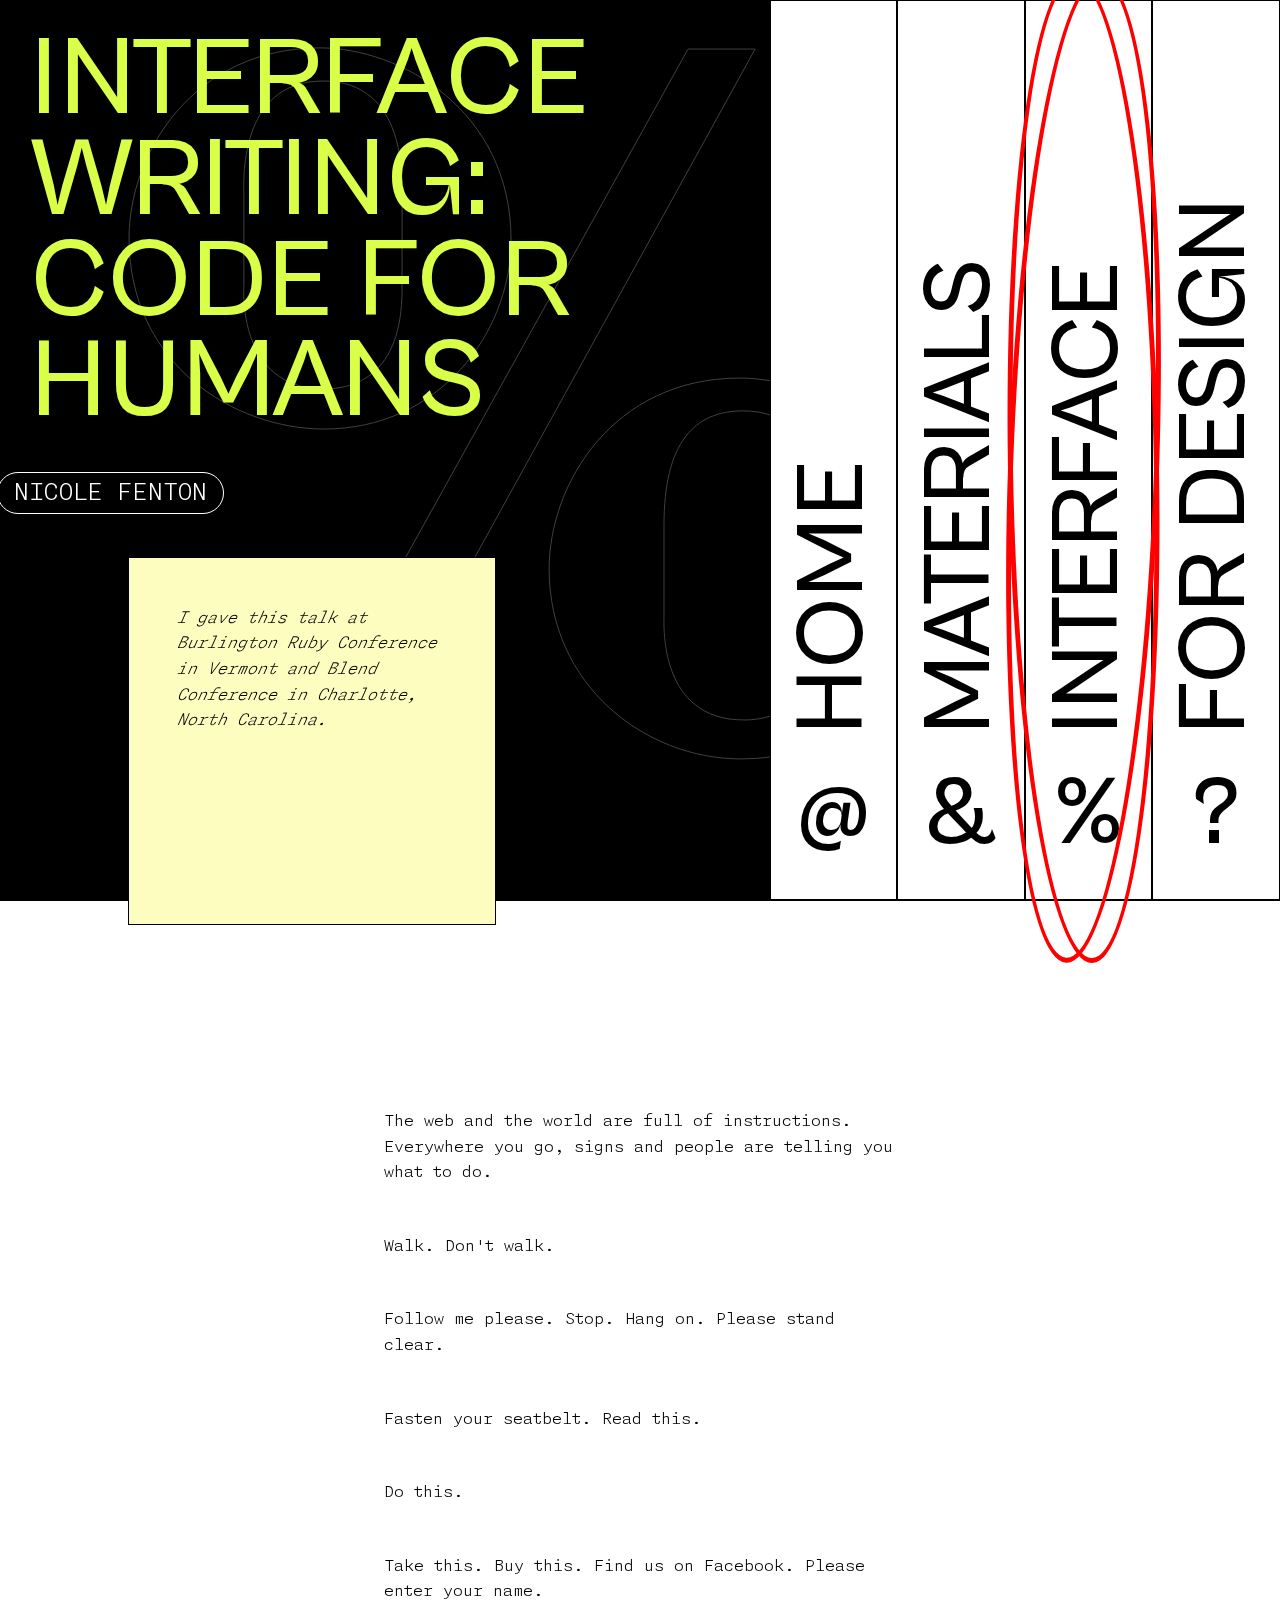
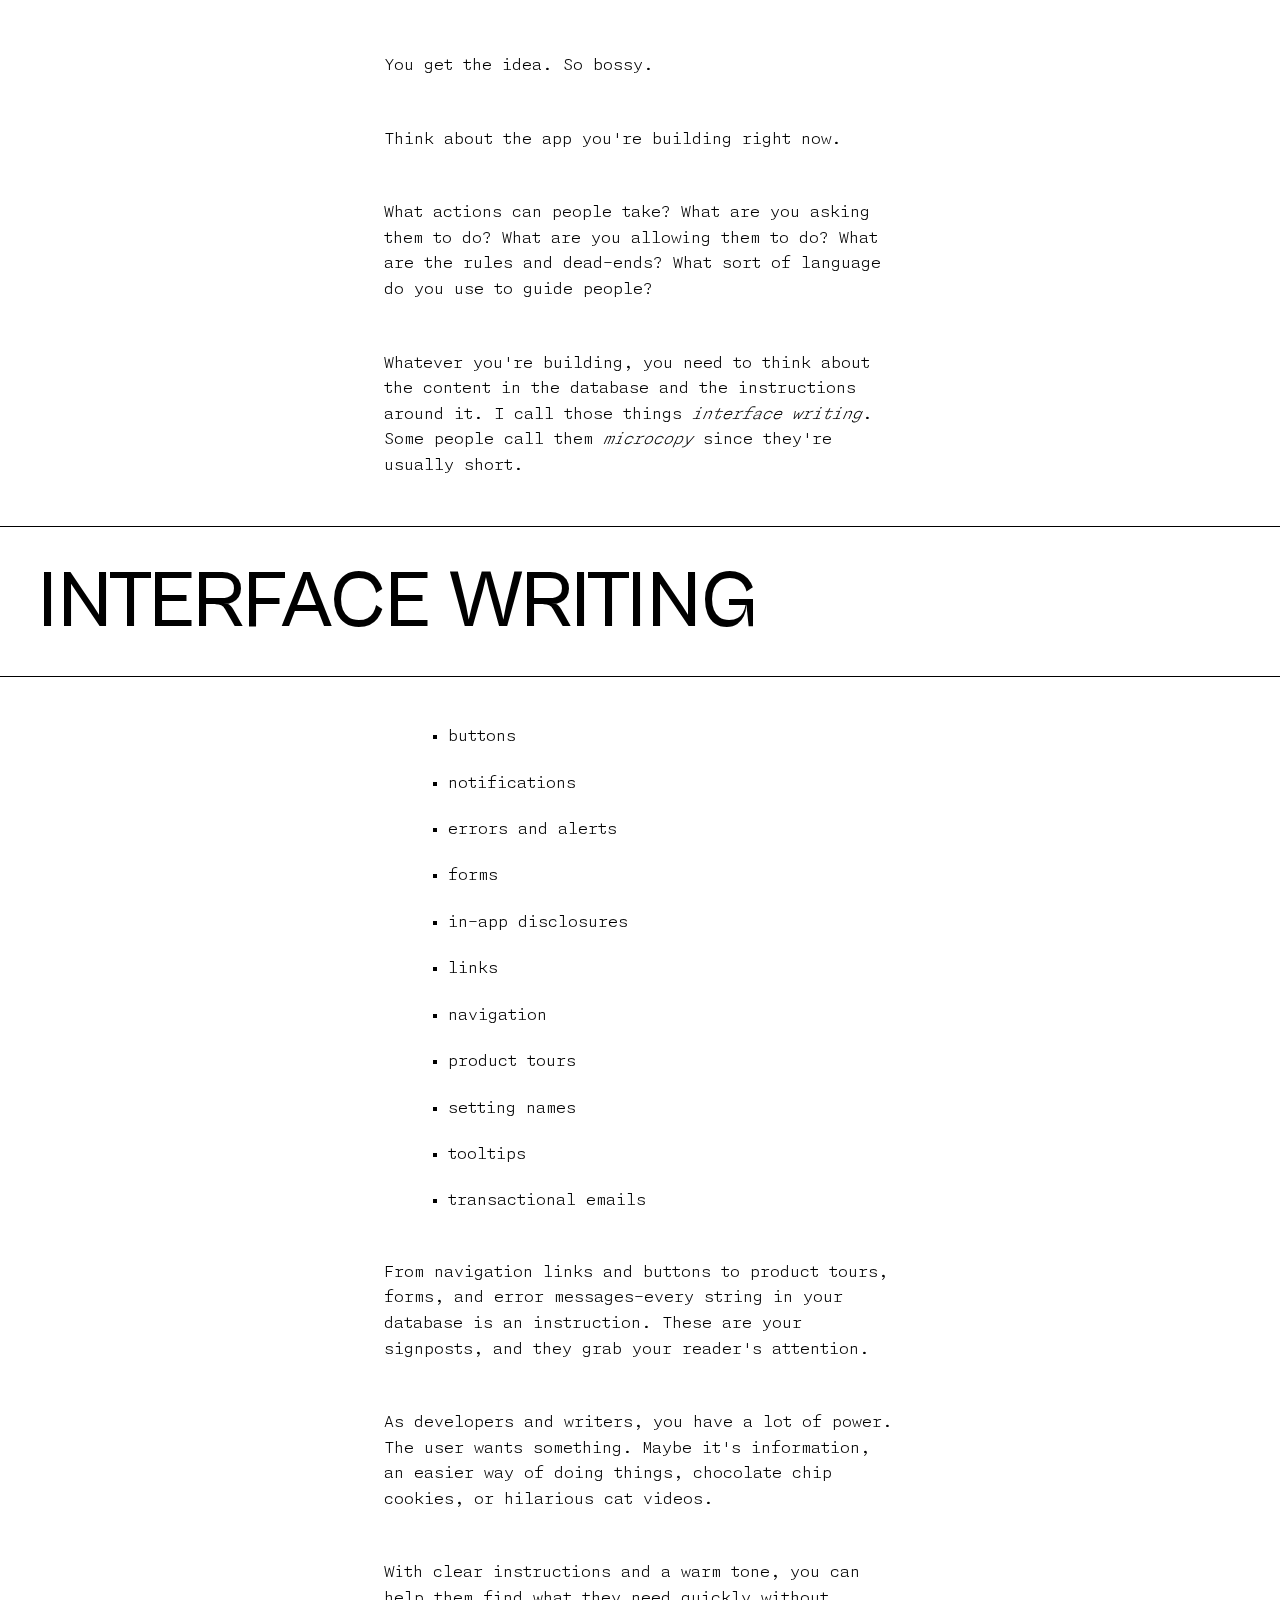
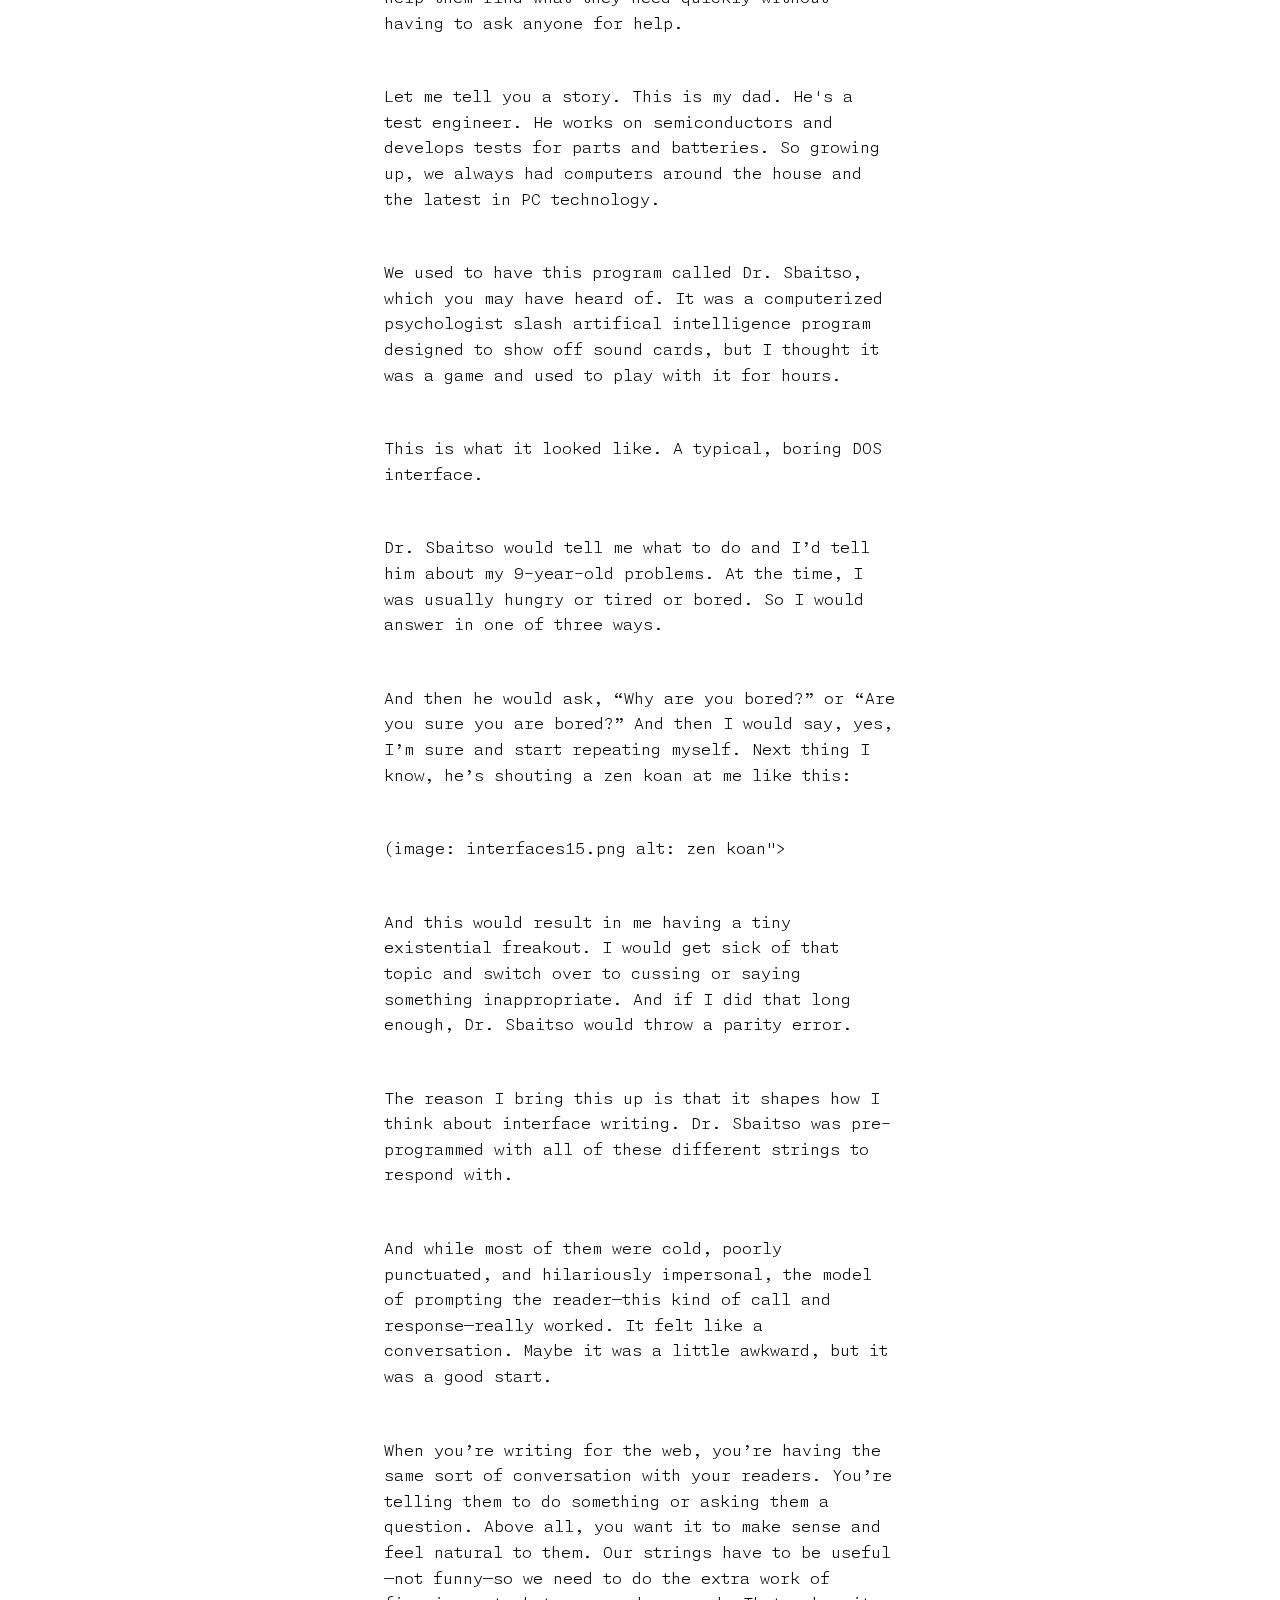
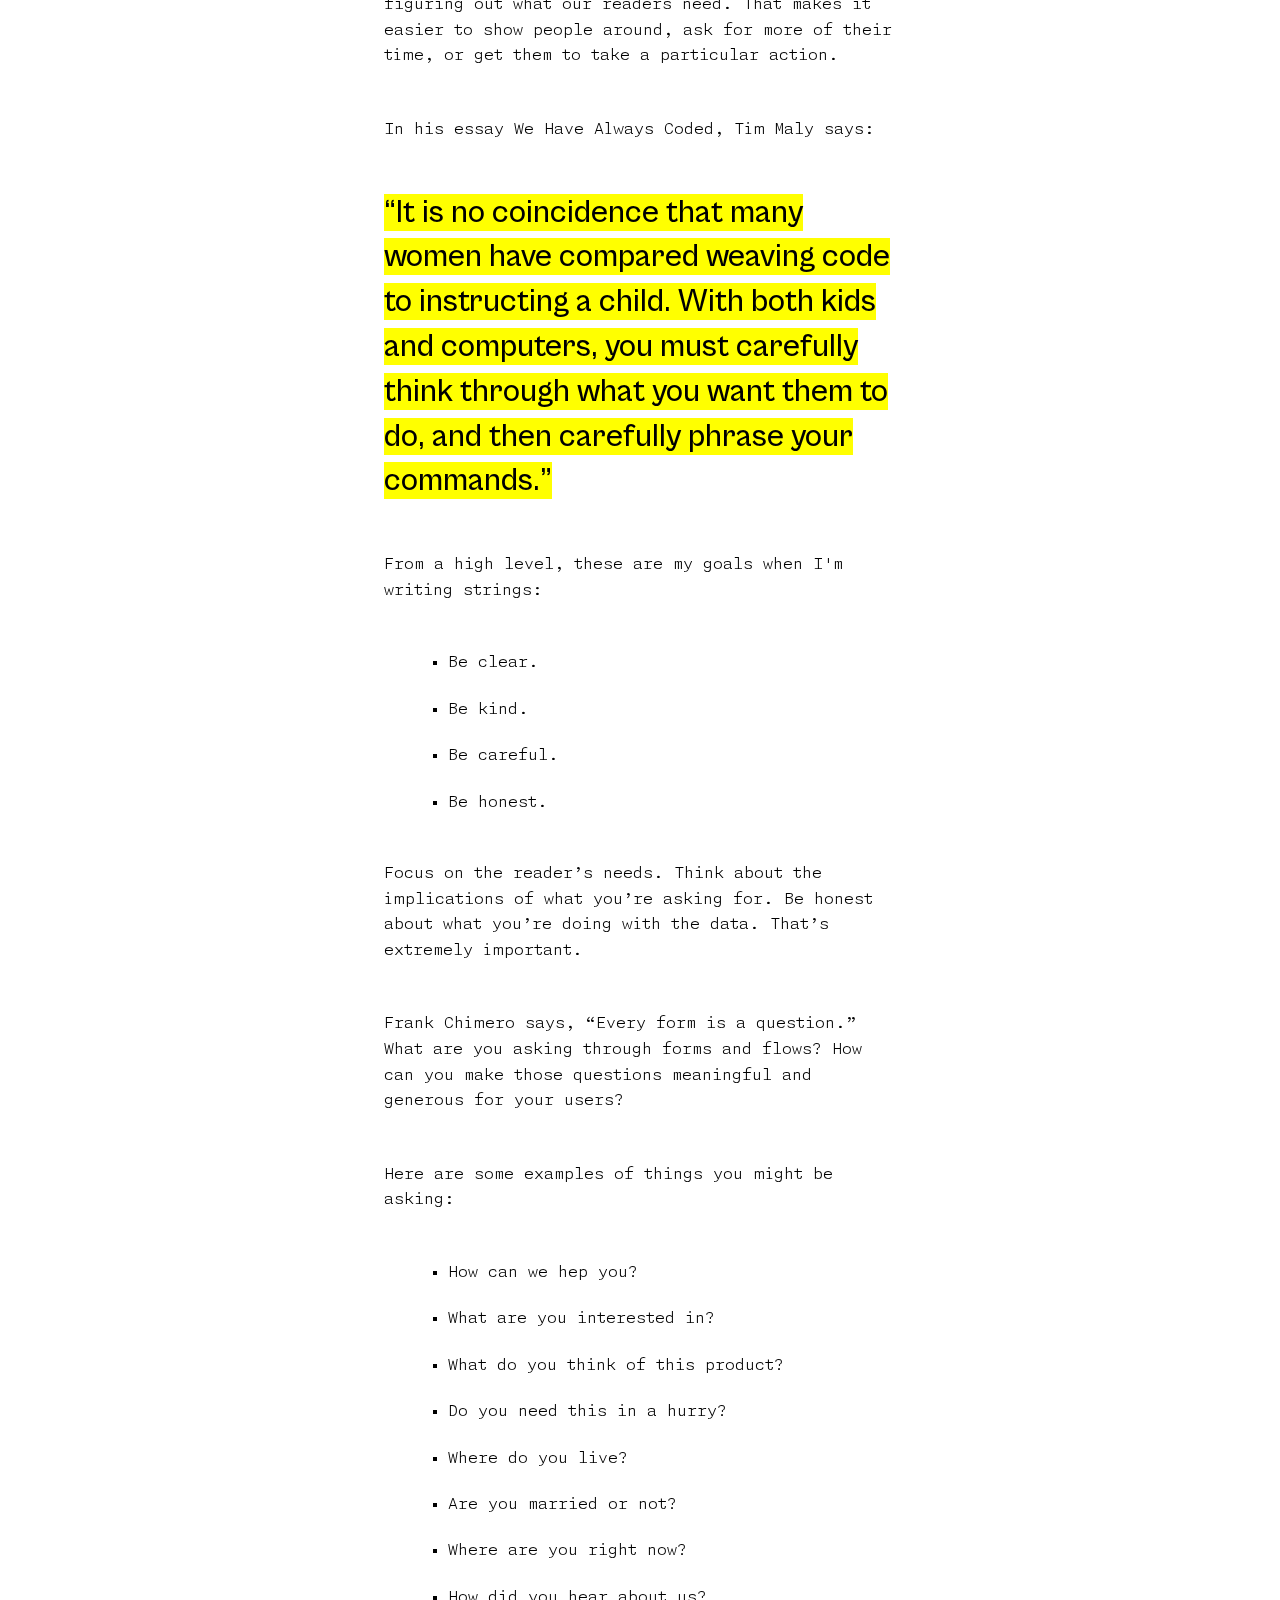
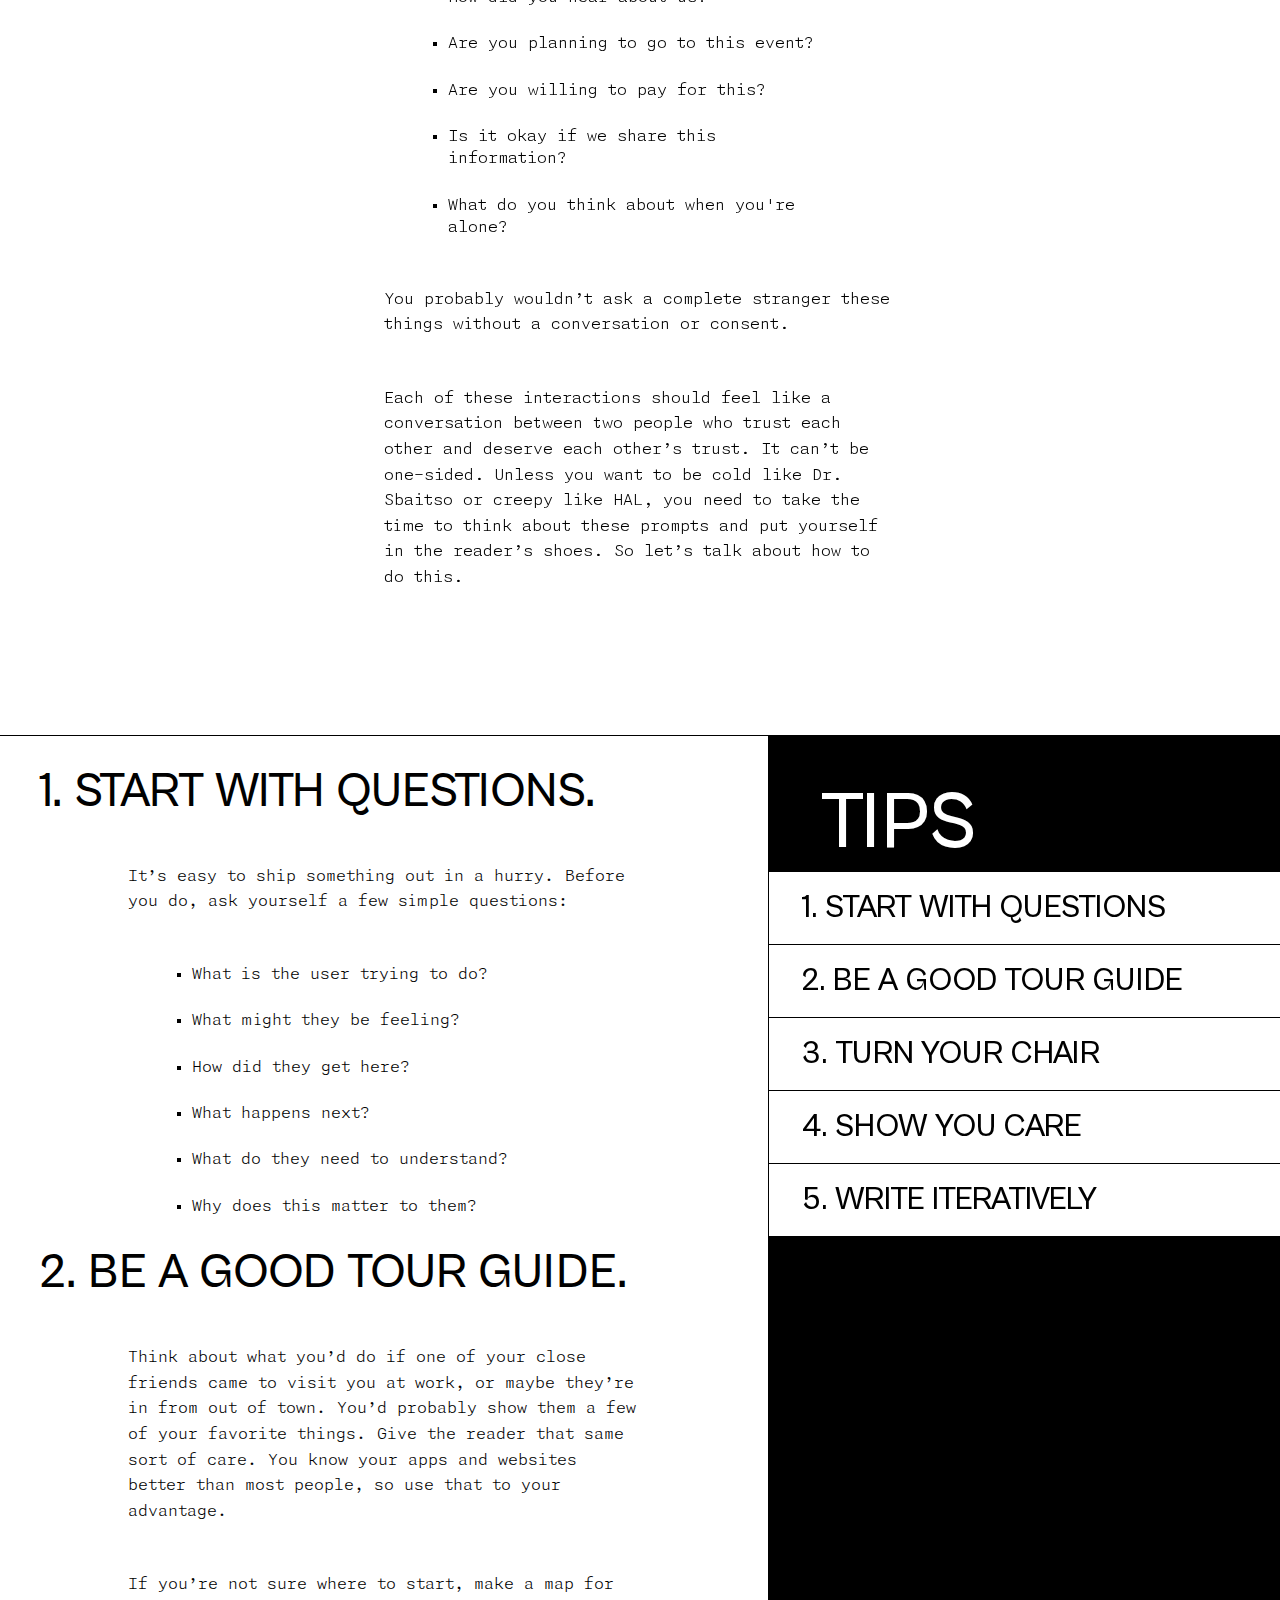
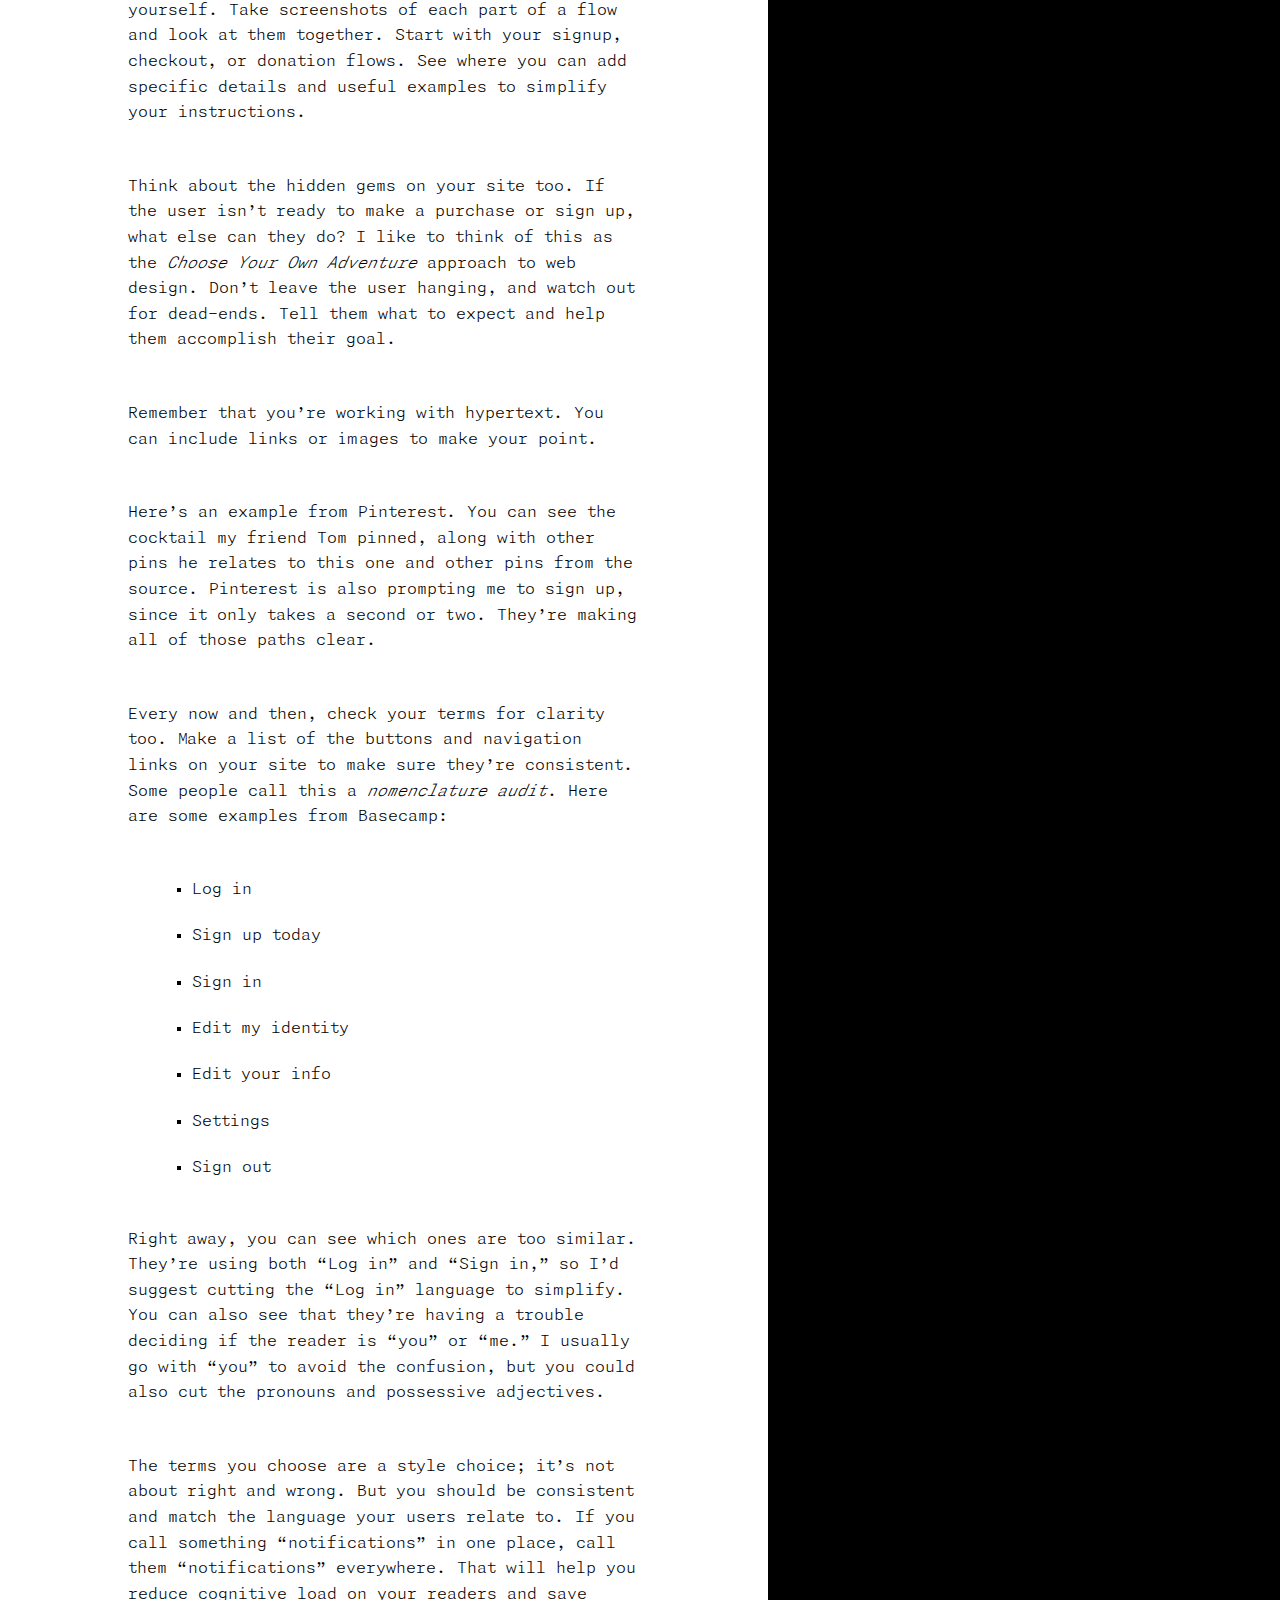
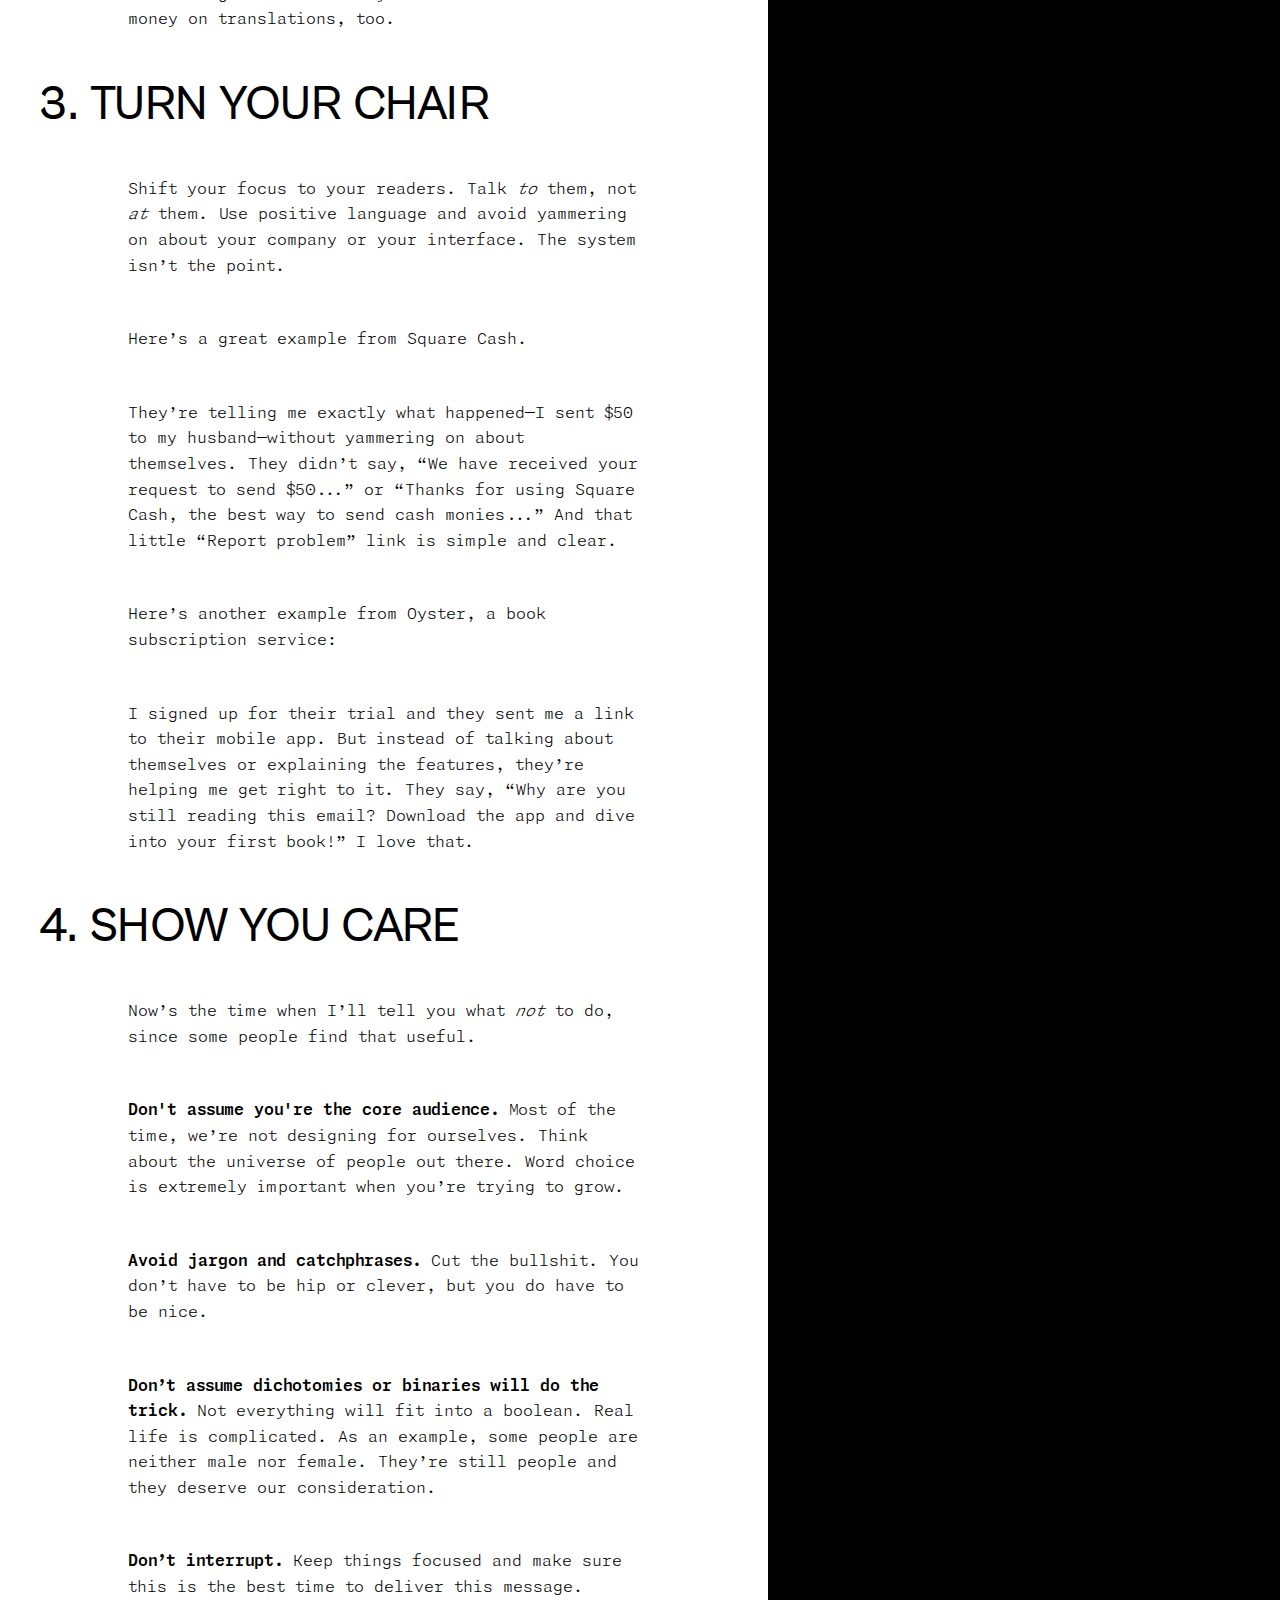
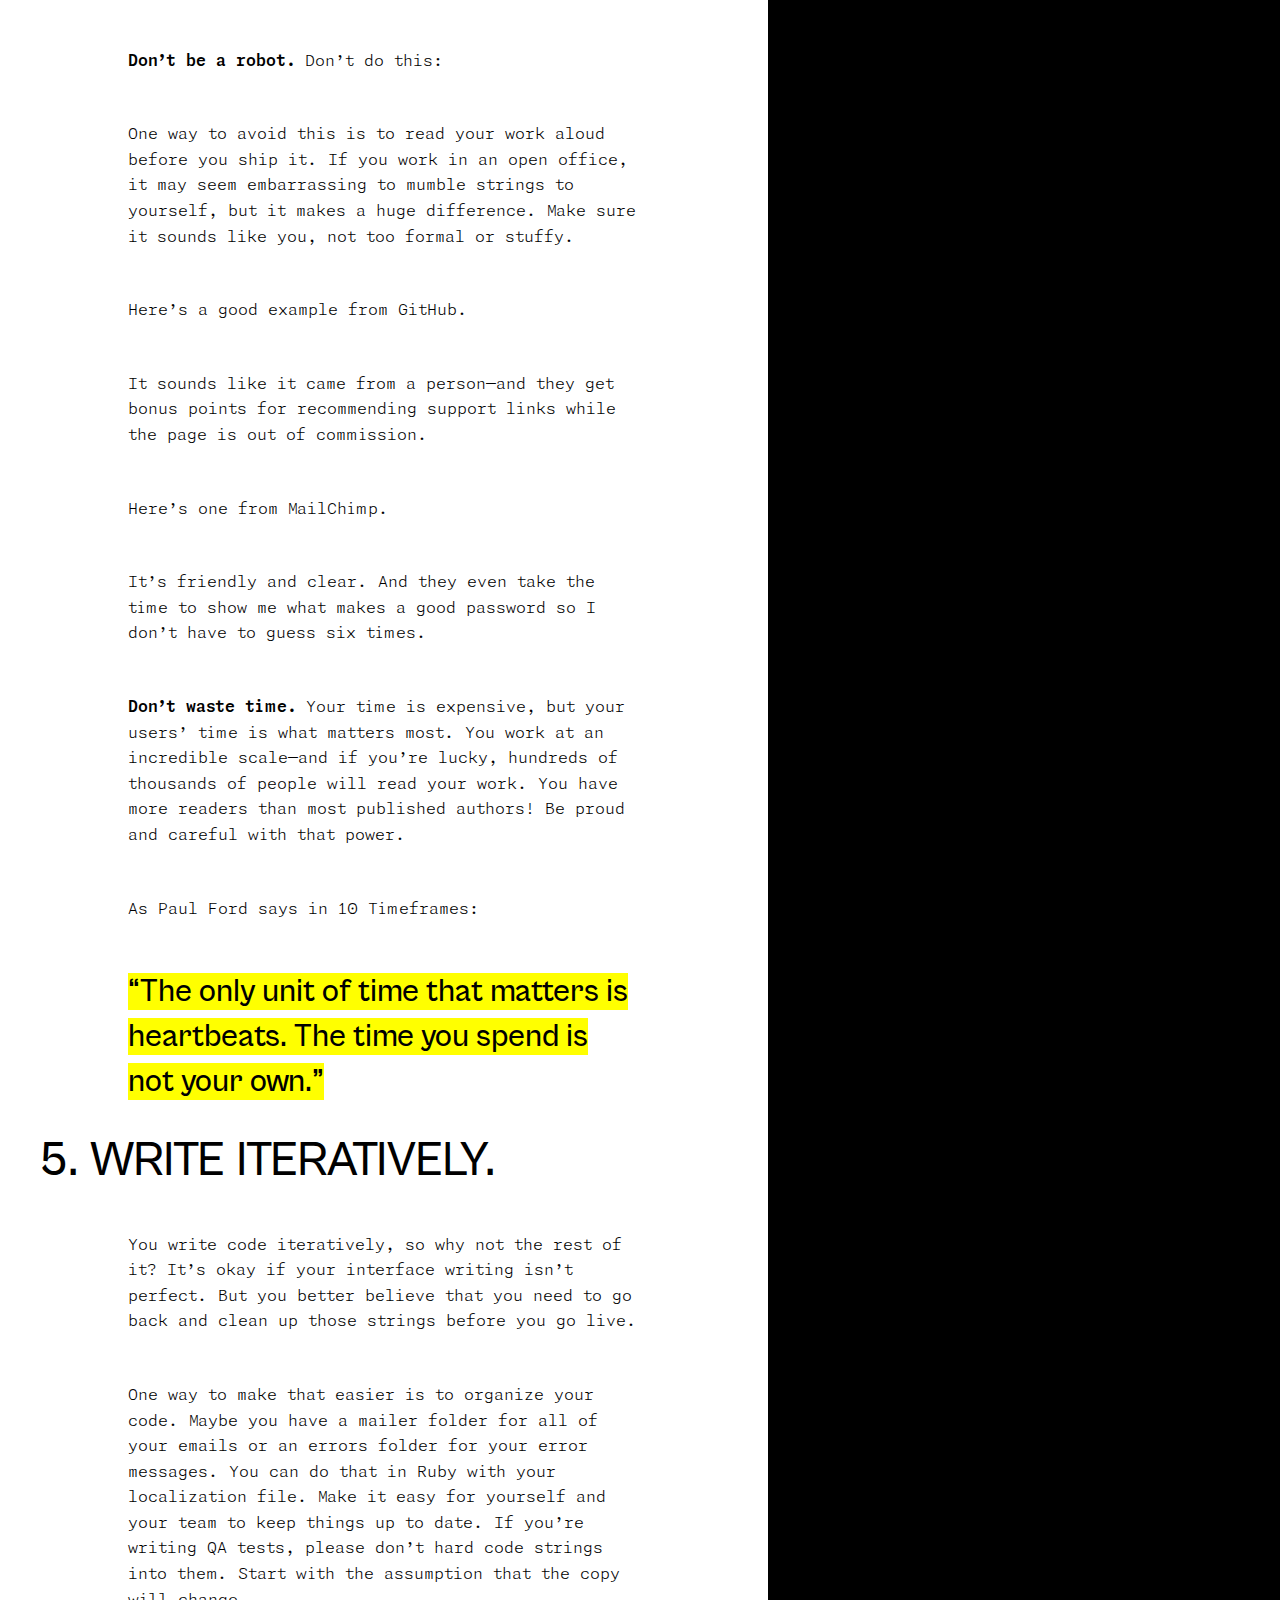
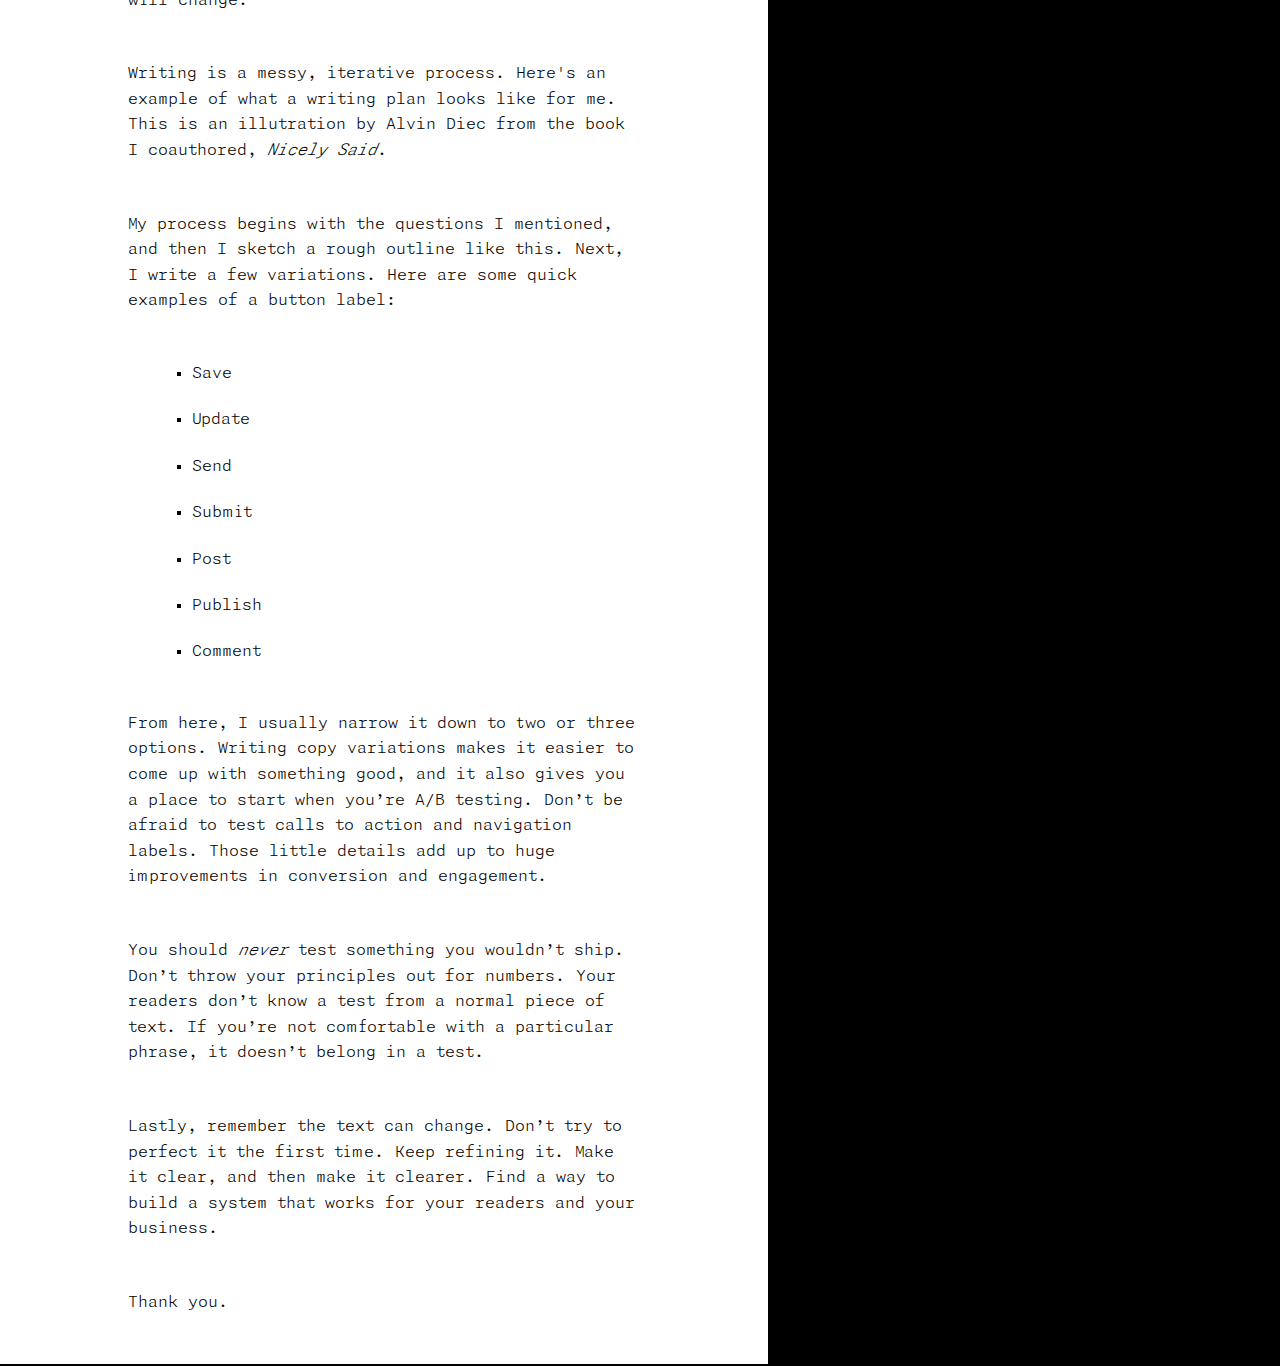
==== commit fdc6f1d4: "Stylized the second web page" ====
--- a/interface-writing.html
+++ b/interface-writing.html
@@ -37,356 +37,378 @@
         </div>
 
         <main>
-            <section>
-                <p>The web and the world are full of instructions. Everywhere you go, signs and people are telling you what to do.</p>
-
-                <p>Walk. Don't walk.</p>
-
-                <p>Follow me please. Stop. Hang on. Please stand clear.</p>
-
-                <p>Fasten your seatbelt. Read this.</p>
-
-                <p>Do this.</p>
-
-                <p>Take this. Buy this. Find us on Facebook. Please enter your name.</p>
-
-                <p>You get the idea. So bossy.</p>
-
-                <p>Think about the app you're building right now.</p>
-
-                <p>What actions can people take? What are you asking them to do? What are you allowing them to do? What are the rules and dead-ends? What sort of language do you use to guide people?</p>
-
-                <p>Whatever you're building, you need to think about the content in the database and the instructions around it. I call those things <em>interface writing</em>. Some people call them <em>microcopy</em> since they're usually short.</p>
-            </section>
-
-            <section>
-                <h2>Interface writing</h2>
-
-                <ul>
-                    <li>buttons</li>
-                    <li>notifications</li>
-                    <li>errors and alerts</li>
-                    <li>forms</li>
-                    <li>in-app disclosures</li>
-                    <li>links</li>
-                    <li>navigation</li>
-                    <li>product tours</li>
-                    <li>setting names</li>
-                    <li>tooltips</li>
-                    <li>transactional emails</li>
-                </ul>
-
-                <p>
-                    From navigation links and buttons to product tours, forms, and error messages–every string in your database is an instruction. These are your signposts, and they grab your reader's attention.
-                </p>
-
-                <p>
-                    As developers and writers, you have a lot of power. The user wants something. Maybe it's information, an easier way of doing things, chocolate chip cookies, or hilarious cat videos.
-                </p>
-
-                <p>
-                    With clear instructions and a warm tone, you can help them find what they need quickly without having to ask anyone for help.
-                </p>
-
-                <p>
-                    Let me tell you a story. This is my dad. He's a test engineer. He works on semiconductors and develops tests for parts and batteries. So growing up, we always had computers around the house and the latest in PC technology.
-                </p>
-
-                <p>
-                    We used to have this program called Dr. Sbaitso, which you may have heard of. It was a computerized psychologist slash artifical intelligence program designed to show off sound cards, but I thought it was a game and used to play with it for hours.
-                </p>
-
-                <p>
-                    This is what it looked like. A typical, boring DOS interface.
-                </p>
-
-                <p>
-                    Dr. Sbaitso would tell me what to do and I’d tell him about my 9-year-old problems. At the time, I was usually hungry or tired or bored. So I would answer in one of three ways.
-                </p>
-
-                <p>
-                    And then he would ask, “Why are you bored?” or “Are you sure you are bored?” And then I would say, yes, I’m sure and start repeating myself. Next thing I know, he’s shouting a zen koan at me like this:
-                </p>
+            <article>
+                <section>
+                    <p>The web and the world are full of instructions. Everywhere you go, signs and people are telling you what to do.</p>
+    
+                    <p>Walk. Don't walk.</p>
+    
+                    <p>Follow me please. Stop. Hang on. Please stand clear.</p>
+    
+                    <p>Fasten your seatbelt. Read this.</p>
+    
+                    <p>Do this.</p>
+    
+                    <p>Take this. Buy this. Find us on Facebook. Please enter your name.</p>
+    
+                    <p>You get the idea. So bossy.</p>
+    
+                    <p>Think about the app you're building right now.</p>
+    
+                    <p>What actions can people take? What are you asking them to do? What are you allowing them to do? What are the rules and dead-ends? What sort of language do you use to guide people?</p>
+    
+                    <p>Whatever you're building, you need to think about the content in the database and the instructions around it. I call those things <em>interface writing</em>. Some people call them <em>microcopy</em> since they're usually short.</p>
+                </section>
+            </article>
+
+            <article class="container_style-two border-top">
+                <header>
+                    <h2>Interface writing</h2>
+                </header>
                 
-                <p>
-                    (image: interfaces15.png alt: zen koan">
-                </p>
-
-                <p>
-                    And this would result in me having a tiny existential freakout. I would get sick of that topic and switch over to cussing or saying something inappropriate. And if I did that long enough, Dr. Sbaitso would throw a <a href="https://www.youtube.com/watch?v=1GaWfCWcW3M">parity error</a>.
-                </p>
-
-                <p>
-                    The reason I bring this up is that it shapes how I think about interface writing. Dr. Sbaitso was pre-programmed with all of these different strings to respond with.
-                </p>
-
-                <!-- text imagery "DO YOU BELIEVE IT IS NORMAL TO {BE BORED}? WHAT Strings RED} {NICOLE}, DON'T BE SO DEFENSIVE -->
-
-                <p>
-                    And while most of them were cold, poorly punctuated, and hilariously impersonal, the model of prompting the reader—this kind of call and response—really worked. It felt like a conversation. Maybe it was a little awkward, but it was a good start.
-                </p>
-
-                <p>
-                    When you’re writing for the web, you’re having the same sort of conversation with your readers. You’re telling them to do something or asking them a question. Above all, you want it to make sense and feel natural to them. Our strings have to be useful—not funny—so we need to do the extra work of figuring out what our readers need. That makes it easier to show people around, ask for more of their time, or get them to take a particular action.
-                </p>
-
-                <p>
-                    In his essay <a href="https://medium.com/weird-future/we-have-always-coded-2acc5ba75929">We Have Always Coded</a>, Tim Maly says:
-                </p>
-
-                <blockquote>
-                    “It is no coincidence that many women have compared weaving code to instructing a child. With both kids and computers, you must carefully think through what you want them to do, and then carefully phrase your commands.”
-                </blockquote>
-
-                <p>From a high level, these are my goals when I'm writing strings:</p>
-
-                <ul>
-                    <li>Be clear.</li>
-                    <li>Be kind.</li>
-                    <li>Be careful.</li>
-                    <li>Be honest.</li>
-                </ul>
-
-                <p>
-                    Focus on the reader’s needs. Think about the implications of what you’re asking for. Be honest about what you’re doing with the data. That’s extremely important.
-                </p>
-
-                <!-- text imagery CITY STATE COMPANY CREDIT CARD DELIVERY DATE RATING PHOTO IP ADDRESS EMAIL GENDER MARTIAL STATUS AGE BIRTHDAY SOCIAL SECURITY NUMBER LANGUAGE INCOME TITLE -->
-
-                <p>
-                    Frank Chimero says, “Every form is a question.” What are you asking through forms and flows? How can you make those questions meaningful and generous for your users?
-                </p>
-
-                <p>
-                    Here are some examples of things you might be asking:
-                </p>
-
-                <ul>
-                    <li>How can we hep you?</li>
-                    <li>What are you interested in?</li>
-                    <li>What do you think of this product?</li>
-                    <li>Do you need this in a hurry?</li>
-                    <li>Where do you live?</li>
-                    <li>Are you married or not?</li>
-                    <li>Where are you right now?</li>
-                    <li>How did you hear about us?</li>
-                    <li>Are you planning to go to this event?</li>
-                    <li>Are you willing to pay for this?</li>
-                    <li>Is it okay if we share this information?</li>
-                    <li>What do you think about when you're alone?</li>
-                </ul>
-
-                <p>
-                    You probably wouldn’t ask a complete stranger these things without a conversation or consent.
-                </p>
-
-                <p>
-                    Each of these interactions should feel like a conversation between two people who trust each other and deserve each other’s trust. It can’t be one-sided. Unless you want to be cold like Dr. Sbaitso or creepy like HAL, you need to take the time to think about these prompts and put yourself in the reader’s shoes. So let’s talk about how to do this.
-                </p>
-            </section>
-
-            <section>
-                <h2>Tips</h2>
-
-                <ul>
-                    <li>Start with questions.</li>
-                    <li>Be a good tour guide.</li>
-                    <li>Turn your chair.</li>
-                    <li>Show you care.</li>
-                    <li>Write iteratively.</li>
-                </ul>
-
                 <section>
-                    <h3>Start with questions.</h3>
-
-                    <p>
-                        It’s easy to ship something out in a hurry. Before you do, ask yourself a few simple questions:
-                    </p>
-
-                    <ul>
-                        <li>What is the user trying to do?</li>
-                        <li>What might they be feeling?</li>
-                        <li>How did they get here?</li>
-                        <li>What happens next?</li>
-                        <li>What do they need to understand?</li>
-                        <li>Why does this matter to them?</li>
+                    <ul class="ul-li_normal">
+                        <li>buttons</li>
+                        <li>notifications</li>
+                        <li>errors and alerts</li>
+                        <li>forms</li>
+                        <li>in-app disclosures</li>
+                        <li>links</li>
+                        <li>navigation</li>
+                        <li>product tours</li>
+                        <li>setting names</li>
+                        <li>tooltips</li>
+                        <li>transactional emails</li>
                     </ul>
+    
+                    <p>
+                        From navigation links and buttons to product tours, forms, and error messages–every string in your database is an instruction. These are your signposts, and they grab your reader's attention.
+                    </p>
+    
+                    <p>
+                        As developers and writers, you have a lot of power. The user wants something. Maybe it's information, an easier way of doing things, chocolate chip cookies, or hilarious cat videos.
+                    </p>
+    
+                    <p>
+                        With clear instructions and a warm tone, you can help them find what they need quickly without having to ask anyone for help.
+                    </p>
+    
+                    <p>
+                        Let me tell you a story. This is my dad. He's a test engineer. He works on semiconductors and develops tests for parts and batteries. So growing up, we always had computers around the house and the latest in PC technology.
+                    </p>
+    
+                    <p>
+                        We used to have this program called Dr. Sbaitso, which you may have heard of. It was a computerized psychologist slash artifical intelligence program designed to show off sound cards, but I thought it was a game and used to play with it for hours.
+                    </p>
+    
+                    <p>
+                        This is what it looked like. A typical, boring DOS interface.
+                    </p>
+    
+                    <p>
+                        Dr. Sbaitso would tell me what to do and I’d tell him about my 9-year-old problems. At the time, I was usually hungry or tired or bored. So I would answer in one of three ways.
+                    </p>
+    
+                    <p>
+                        And then he would ask, “Why are you bored?” or “Are you sure you are bored?” And then I would say, yes, I’m sure and start repeating myself. Next thing I know, he’s shouting a zen koan at me like this:
+                    </p>
+                    
+                    <p>
+                        (image: interfaces15.png alt: zen koan">
+                    </p>
+    
+                    <p>
+                        And this would result in me having a tiny existential freakout. I would get sick of that topic and switch over to cussing or saying something inappropriate. And if I did that long enough, Dr. Sbaitso would throw a <a href="https://www.youtube.com/watch?v=1GaWfCWcW3M">parity error</a>.
+                    </p>
+    
+                    <p>
+                        The reason I bring this up is that it shapes how I think about interface writing. Dr. Sbaitso was pre-programmed with all of these different strings to respond with.
+                    </p>
+    
+                    <!-- text imagery "DO YOU BELIEVE IT IS NORMAL TO {BE BORED}? WHAT Strings RED} {NICOLE}, DON'T BE SO DEFENSIVE -->
+    
+                    <p>
+                        And while most of them were cold, poorly punctuated, and hilariously impersonal, the model of prompting the reader—this kind of call and response—really worked. It felt like a conversation. Maybe it was a little awkward, but it was a good start.
+                    </p>
+    
+                    <p>
+                        When you’re writing for the web, you’re having the same sort of conversation with your readers. You’re telling them to do something or asking them a question. Above all, you want it to make sense and feel natural to them. Our strings have to be useful—not funny—so we need to do the extra work of figuring out what our readers need. That makes it easier to show people around, ask for more of their time, or get them to take a particular action.
+                    </p>
+    
+                    <p>
+                        In his essay <a href="https://medium.com/weird-future/we-have-always-coded-2acc5ba75929">We Have Always Coded</a>, Tim Maly says:
+                    </p>
+    
+                    <blockquote>
+                        <mark>“It is no coincidence that many women have compared weaving code to instructing a child. With both kids and computers, you must carefully think through what you want them to do, and then carefully phrase your commands.”</mark>
+                    </blockquote>
+    
+                    <p>From a high level, these are my goals when I'm writing strings:</p>
+    
+                    <ul class="ul-li_normal">
+                        <li>Be clear.</li>
+                        <li>Be kind.</li>
+                        <li>Be careful.</li>
+                        <li>Be honest.</li>
+                    </ul>
+    
+                    <p>
+                        Focus on the reader’s needs. Think about the implications of what you’re asking for. Be honest about what you’re doing with the data. That’s extremely important.
+                    </p>
+    
+                    <!-- text imagery CITY STATE COMPANY CREDIT CARD DELIVERY DATE RATING PHOTO IP ADDRESS EMAIL GENDER MARTIAL STATUS AGE BIRTHDAY SOCIAL SECURITY NUMBER LANGUAGE INCOME TITLE -->
+    
+                    <p>
+                        Frank Chimero says, “Every form is a question.” What are you asking through forms and flows? How can you make those questions meaningful and generous for your users?
+                    </p>
+    
+                    <p>
+                        Here are some examples of things you might be asking:
+                    </p>
+    
+                    <ul class="ul-li_normal">
+                        <li>How can we hep you?</li>
+                        <li>What are you interested in?</li>
+                        <li>What do you think of this product?</li>
+                        <li>Do you need this in a hurry?</li>
+                        <li>Where do you live?</li>
+                        <li>Are you married or not?</li>
+                        <li>Where are you right now?</li>
+                        <li>How did you hear about us?</li>
+                        <li>Are you planning to go to this event?</li>
+                        <li>Are you willing to pay for this?</li>
+                        <li>Is it okay if we share this information?</li>
+                        <li>What do you think about when you're alone?</li>
+                    </ul>
+    
+                    <p>
+                        You probably wouldn’t ask a complete stranger these things without a conversation or consent.
+                    </p>
+    
+                    <p>
+                        Each of these interactions should feel like a conversation between two people who trust each other and deserve each other’s trust. It can’t be one-sided. Unless you want to be cold like Dr. Sbaitso or creepy like HAL, you need to take the time to think about these prompts and put yourself in the reader’s shoes. So let’s talk about how to do this.
+                    </p>
                 </section>
+            </article>
+
+            <article class="container_style-three">
+                <header>
+                    <div class="container_style-three-navbar">
+                        <h2>Tips</h2>
+
+                        <div>
+                            <ul>
+                                <li><a href="#start-with">1. Start with questions</a></li>
+                                <li><a href="#be-a-good-tour-guide">2. Be a good tour guide</a></li>
+                                <li><a href="#turn-your-chair">3. Turn your chair</a></li>
+                                <li><a href="#show-you-care">4. Show you Care</a></li>
+                                <li><a href="#write-iteratively">5. Write iteratively</a></li>
+                            </ul>
+                        </div>
+                    </div>
+                </header>
 
                 <section>
-                    <h3>2. Be a good tour guide.</h3>
-
-                    <p>
-                        Think about what you’d do if one of your close friends came to visit you at work, or maybe they’re in from out of town. You’d probably show them a few of your favorite things. Give the reader that same sort of care. You know your apps and websites better than most people, so use that to your advantage.
-                    </p>
-
-                    <p>
-                        If you’re not sure where to start, make a map for yourself. Take screenshots of each part of a flow and look at them together. Start with your signup, checkout, or donation flows. See where you can add specific details and useful examples to simplify your instructions.
-                    </p>
-
-                    <p>
-                        Think about the hidden gems on your site too. If the user isn’t ready to make a purchase or sign up, what else can they do? I like to think of this as the <em>Choose Your Own Adventure</em> approach to web design. Don’t leave the user hanging, and watch out for dead-ends. Tell them what to expect and help them accomplish their goal.
-                    </p>
-
-                    <p>
-                        Remember that you’re working with hypertext. You can include links or images to make your point.
-                    </p>
-
-                    <p>
-                        Here’s an example from <a href="https://www.pinterest.com/">Pinterest</a>. You can see the cocktail my friend Tom pinned, along with other pins he relates to this one and other pins from the source. Pinterest is also prompting me to sign up, since it only takes a second or two. They’re making all of those paths clear.
-                    </p>
-
-                    <p>
-                        Every now and then, check your terms for clarity too. Make a list of the buttons and navigation links on your site to make sure they’re consistent. Some people call this a <em>nomenclature audit</em>. Here are some examples from <a href="https://basecamp.com/">Basecamp</a>:
-                    </p>
-
-                    <ul>
-                        <li>Log in</li>
-                        <li>Sign up today</li>
-                        <li>Sign in</li>
-                        <li>Edit my identity</li>
-                        <li>Edit your info</li>
-                        <li>Settings</li>
-                        <li>Sign out</li>
-                    </ul>
-
-                    <p>
-                        Right away, you can see which ones are too similar. They’re using both “Log in” and “Sign in,” so I’d suggest cutting the “Log in” language to simplify. You can also see that they’re having a trouble deciding if the reader is “you” or “me.” I usually go with “you” to avoid the confusion, but you could also cut the pronouns and possessive adjectives.
-                    </p>
-
-                    <p>
-                        The terms you choose are a style choice; it’s not about right and wrong. But you should be consistent and match the language your users relate to. If you call something “notifications” in one place, call them “notifications” everywhere. That will help you reduce cognitive load on your readers and save money on translations, too.
-                    </p>
+                    <!-- <ul class="ul-li_normal">
+                        <li>Start with questions.</li>
+                        <li>Be a good tour guide.</li>
+                        <li>Turn your chair.</li>
+                        <li>Show you care.</li>
+                        <li>Write iteratively.</li>
+                    </ul> -->
+    
+                    <section id="start-with">
+                        <h3>1. Start with questions.</h3>
+    
+                        <p>
+                            It’s easy to ship something out in a hurry. Before you do, ask yourself a few simple questions:
+                        </p>
+    
+                        <ul class="ul-li_normal">
+                            <li>What is the user trying to do?</li>
+                            <li>What might they be feeling?</li>
+                            <li>How did they get here?</li>
+                            <li>What happens next?</li>
+                            <li>What do they need to understand?</li>
+                            <li>Why does this matter to them?</li>
+                        </ul>
+                    </section>
+    
+                    <section id="be-a-good-tour-guide">
+                        <h3>2. Be a good tour guide.</h3>
+    
+                        <p>
+                            Think about what you’d do if one of your close friends came to visit you at work, or maybe they’re in from out of town. You’d probably show them a few of your favorite things. Give the reader that same sort of care. You know your apps and websites better than most people, so use that to your advantage.
+                        </p>
+    
+                        <p>
+                            If you’re not sure where to start, make a map for yourself. Take screenshots of each part of a flow and look at them together. Start with your signup, checkout, or donation flows. See where you can add specific details and useful examples to simplify your instructions.
+                        </p>
+    
+                        <p>
+                            Think about the hidden gems on your site too. If the user isn’t ready to make a purchase or sign up, what else can they do? I like to think of this as the <em>Choose Your Own Adventure</em> approach to web design. Don’t leave the user hanging, and watch out for dead-ends. Tell them what to expect and help them accomplish their goal.
+                        </p>
+    
+                        <p>
+                            Remember that you’re working with hypertext. You can include links or images to make your point.
+                        </p>
+    
+                        <p>
+                            Here’s an example from <a href="https://www.pinterest.com/">Pinterest</a>. You can see the cocktail my friend Tom pinned, along with other pins he relates to this one and other pins from the source. Pinterest is also prompting me to sign up, since it only takes a second or two. They’re making all of those paths clear.
+                        </p>
+    
+                        <p>
+                            Every now and then, check your terms for clarity too. Make a list of the buttons and navigation links on your site to make sure they’re consistent. Some people call this a <em>nomenclature audit</em>. Here are some examples from <a href="https://basecamp.com/">Basecamp</a>:
+                        </p>
+    
+                        <ul class="ul-li_normal">
+                            <li>Log in</li>
+                            <li>Sign up today</li>
+                            <li>Sign in</li>
+                            <li>Edit my identity</li>
+                            <li>Edit your info</li>
+                            <li>Settings</li>
+                            <li>Sign out</li>
+                        </ul>
+    
+                        <p>
+                            Right away, you can see which ones are too similar. They’re using both “Log in” and “Sign in,” so I’d suggest cutting the “Log in” language to simplify. You can also see that they’re having a trouble deciding if the reader is “you” or “me.” I usually go with “you” to avoid the confusion, but you could also cut the pronouns and possessive adjectives.
+                        </p>
+    
+                        <p>
+                            The terms you choose are a style choice; it’s not about right and wrong. But you should be consistent and match the language your users relate to. If you call something “notifications” in one place, call them “notifications” everywhere. That will help you reduce cognitive load on your readers and save money on translations, too.
+                        </p>
+                    </section>
+    
+                    <section id="turn-your-chair">
+                        <h3>3. Turn your chair</h3>
+    
+                        <p>
+                            Shift your focus to your readers. Talk <em>to</em> them, not <em>at</em> them. Use positive language and avoid yammering on about your company or your interface. The system isn’t the point.
+                        </p>
+    
+                        <p>
+                            Here’s a great example from Square Cash.
+                        </p>
+    
+                        <p>
+                            They’re telling me exactly what happened—I sent $50 to my husband—without yammering on about themselves. They didn’t say, “We have received your request to send $50...” or “Thanks for using Square Cash, the best way to send cash monies...” And that little “Report problem” link is simple and clear.
+                        </p>
+    
+                        <p>
+                            Here’s another example from Oyster, a book subscription service:
+                        </p>
+    
+                        <p>
+                            I signed up for their trial and they sent me a link to their mobile app. But instead of talking about themselves or explaining the features, they’re helping me get right to it. They say, “Why are you still reading this email? Download the app and dive into your first book!” I love that.
+                        </p>
+                    </section>
+    
+                    <section id="show-you-care">
+                        <h3>4. Show you care</h3>
+    
+                        <p>
+                            Now’s the time when I’ll tell you what <em>not</em> to do, since some people find that useful.
+                        </p>
+    
+                        <p>
+                            <strong>Don't assume you're the core audience.</strong> Most of the time, we’re not designing for ourselves. Think about the universe of people out there. Word choice is extremely important when you’re trying to grow.
+                        </p>
+    
+                        <p>
+                            <strong>Avoid jargon and catchphrases.</strong> Cut the bullshit. You don’t have to be hip or clever, but you do have to be nice.
+                        </p>
+    
+                        <p>
+                            <strong>Don’t assume dichotomies or binaries will do the trick.</strong> Not everything will fit into a boolean. Real life is complicated. As an example, some people are neither male nor female. They’re still people and they deserve our consideration.
+                        </p>
+    
+                        <p>
+                            <strong>Don’t interrupt.</strong> Keep things focused and make sure this is the best time to deliver this message.
+                        </p>
+    
+                        <p>
+                            <strong>Don’t be a robot.</strong> Don’t do this:
+                        </p>
+    
+                        <p>
+                            One way to avoid this is to read your work aloud before you ship it. If you work in an open office, it may seem embarrassing to mumble strings to yourself, but it makes a huge difference. Make sure it sounds like you, not too formal or stuffy.
+                        </p>
+    
+                        <p>
+                            Here’s a good example from GitHub.
+                        </p>
+    
+                        <p>
+                            It sounds like it came from a person—and they get bonus points for recommending support links while the page is out of commission.
+                        </p>
+    
+                        <p>
+                            Here’s one from MailChimp.
+                        </p>
+    
+                        <p>
+                            It’s friendly and clear. And they even take the time to show me what makes a good password so I don’t have to guess six times.
+                        </p>
+    
+                        <p>
+                            <strong>Don’t waste time.</strong> Your time is expensive, but your users’ time is what matters most. You work at an incredible scale—and if you’re lucky, hundreds of thousands of people will read your work. You have more readers than most published authors! Be proud and careful with that power.
+                        </p>
+    
+                        <p>
+                            As Paul Ford says in <a href="https://contentsmagazine.com/articles/10-timeframes/">10 Timeframes</a>:
+                        </p>
+    
+                        <blockquote>
+                            <mark>“The only unit of time that matters is heartbeats. The time you spend is not your own.”</mark>
+                        </blockquote>
+                    </section>
+    
+                    <section id="write-iteratively">
+                        <h3>5. Write iteratively.</h3>
+    
+                        <p>
+                            You write code iteratively, so why not the rest of it? It’s okay if your interface writing isn’t perfect. But you better believe that you need to go back and clean up those strings before you go live.
+                        </p>
+    
+                        <p>
+                            One way to make that easier is to organize your code. Maybe you have a mailer folder for all of your emails or an errors folder for your error messages. You can do that in Ruby with your localization file. Make it easy for yourself and your team to keep things up to date. If you’re writing QA tests, please don’t hard code strings into them. Start with the assumption that the copy will change.
+                        </p>
+    
+                        <p>
+                            Writing is a messy, iterative process. Here's an example of what a writing plan looks like for me. This is an illutration by Alvin Diec from the book I coauthored, <a href="https://www.nicelysaid.co/"><em>Nicely Said</em></a>.
+                        </p>
+    
+                        <p>
+                            My process begins with the questions I mentioned, and then I sketch a rough outline like this. Next, I write a few variations. Here are some quick examples of a button label:
+                        </p>
+    
+                        <ul class="ul-li_normal">
+                            <li>Save</li>
+                            <li>Update</li>
+                            <li>Send</li>
+                            <li>Submit</li>
+                            <li>Post</li>
+                            <li>Publish</li>
+                            <li>Comment</li>
+                        </ul>
+    
+                        <p>
+                            From here, I usually narrow it down to two or three options. Writing copy variations makes it easier to come up with something good, and it also gives you a place to start when you’re A/B testing. Don’t be afraid to test calls to action and navigation labels. Those little details add up to huge improvements in conversion and engagement.
+                        </p>
+    
+                        <p>
+                            You should <em>never</em> test something you wouldn’t ship. Don’t throw your principles out for numbers. Your readers don’t know a test from a normal piece of text. If you’re not comfortable with a particular phrase, it doesn’t belong in a test.
+                        </p>
+    
+                        <p>
+                            Lastly, remember the text can change. Don’t try to perfect it the first time. Keep refining it. Make it clear, and then make it clearer. Find a way to build a system that works for your readers and your business.
+                        </p>
+    
+                        <p>Thank you.</p>
+                    </section>
                 </section>
-
-                <section>
-                    <h3>3. Turn your chair</h3>
-
-                    <p>
-                        Shift your focus to your readers. Talk <em>to</em> them, not <em>at</em> them. Use positive language and avoid yammering on about your company or your interface. The system isn’t the point.
-                    </p>
-
-                    <p>
-                        Here’s a great example from Square Cash.
-                    </p>
-
-                    <p>
-                        They’re telling me exactly what happened—I sent $50 to my husband—without yammering on about themselves. They didn’t say, “We have received your request to send $50...” or “Thanks for using Square Cash, the best way to send cash monies...” And that little “Report problem” link is simple and clear.
-                    </p>
-
-                    <p>
-                        Here’s another example from Oyster, a book subscription service:
-                    </p>
-
-                    <p>
-                        I signed up for their trial and they sent me a link to their mobile app. But instead of talking about themselves or explaining the features, they’re helping me get right to it. They say, “Why are you still reading this email? Download the app and dive into your first book!” I love that.
-                    </p>
-                </section>
-
-                <section>
-                    <h3>4. Show you care</h3>
-
-                    <p>
-                        Now’s the time when I’ll tell you what <em>not</em> to do, since some people find that useful.
-                    </p>
-
-                    <p>
-                        <strong>Don't assume you're the core audience.</strong> Most of the time, we’re not designing for ourselves. Think about the universe of people out there. Word choice is extremely important when you’re trying to grow.
-                    </p>
-
-                    <p>
-                        <strong>Avoid jargon and catchphrases.</strong> Cut the bullshit. You don’t have to be hip or clever, but you do have to be nice.
-                    </p>
-
-                    <p>
-                        <strong>Don’t assume dichotomies or binaries will do the trick.</strong> Not everything will fit into a boolean. Real life is complicated. As an example, some people are neither male nor female. They’re still people and they deserve our consideration.
-                    </p>
-
-                    <p>
-                        <strong>Don’t interrupt.</strong> Keep things focused and make sure this is the best time to deliver this message.
-                    </p>
-
-                    <p>
-                        <strong>Don’t be a robot.</strong> Don’t do this:
-                    </p>
-
-                    <p>
-                        One way to avoid this is to read your work aloud before you ship it. If you work in an open office, it may seem embarrassing to mumble strings to yourself, but it makes a huge difference. Make sure it sounds like you, not too formal or stuffy.
-                    </p>
-
-                    <p>
-                        Here’s a good example from GitHub.
-                    </p>
-
-                    <p>
-                        It sounds like it came from a person—and they get bonus points for recommending support links while the page is out of commission.
-                    </p>
-
-                    <p>
-                        Here’s one from MailChimp.
-                    </p>
-
-                    <p>
-                        It’s friendly and clear. And they even take the time to show me what makes a good password so I don’t have to guess six times.
-                    </p>
-
-                    <p>
-                        <strong>Don’t waste time.</strong> Your time is expensive, but your users’ time is what matters most. You work at an incredible scale—and if you’re lucky, hundreds of thousands of people will read your work. You have more readers than most published authors! Be proud and careful with that power.
-                    </p>
-
-                    <p>
-                        As Paul Ford says in <a href="https://contentsmagazine.com/articles/10-timeframes/">10 Timeframes</a>:
-                    </p>
-
-                    <blockquote>
-                        “The only unit of time that matters is heartbeats. The time you spend is not your own.”
-                    </blockquote>
-                </section>
-
-                <section>
-                    <h3>5. Write iteratively.</h3>
-
-                    <p>
-                        You write code iteratively, so why not the rest of it? It’s okay if your interface writing isn’t perfect. But you better believe that you need to go back and clean up those strings before you go live.
-                    </p>
-
-                    <p>
-                        One way to make that easier is to organize your code. Maybe you have a mailer folder for all of your emails or an errors folder for your error messages. You can do that in Ruby with your localization file. Make it easy for yourself and your team to keep things up to date. If you’re writing QA tests, please don’t hard code strings into them. Start with the assumption that the copy will change.
-                    </p>
-
-                    <p>
-                        Writing is a messy, iterative process. Here's an example of what a writing plan looks like for me. This is an illutration by Alvin Diec from the book I coauthored, <a href="https://www.nicelysaid.co/"><em>Nicely Said</em></a>.
-                    </p>
-
-                    <p>
-                        My process begins with the questions I mentioned, and then I sketch a rough outline like this. Next, I write a few variations. Here are some quick examples of a button label:
-                    </p>
-
-                    <ul>
-                        <li>Save</li>
-                        <li>Update</li>
-                        <li>Send</li>
-                        <li>Submit</li>
-                        <li>Post</li>
-                        <li>Publish</li>
-                        <li>Comment</li>
-                    </ul>
-
-                    <p>
-                        From here, I usually narrow it down to two or three options. Writing copy variations makes it easier to come up with something good, and it also gives you a place to start when you’re A/B testing. Don’t be afraid to test calls to action and navigation labels. Those little details add up to huge improvements in conversion and engagement.
-                    </p>
-
-                    <p>
-                        You should <em>never</em> test something you wouldn’t ship. Don’t throw your principles out for numbers. Your readers don’t know a test from a normal piece of text. If you’re not comfortable with a particular phrase, it doesn’t belong in a test.
-                    </p>
-
-                    <p>
-                        Lastly, remember the text can change. Don’t try to perfect it the first time. Keep refining it. Make it clear, and then make it clearer. Find a way to build a system that works for your readers and your business.
-                    </p>
-
-                    <p>Thank you.</p>
-                </section>
-            </section>
+            </article>
         </main>
     </body>
 
--- a/common.css
+++ b/common.css
@@ -47,7 +47,7 @@
     --accent-color: #DAFF48;
     --gray-color: #F0EFEE;
     --post-it-color: #fdfdbf;
-    --highlighter-color: #FFBCD9;
+    --highlighter-color: #FFFF00;
 
     /* font styles */
     --main-font: Monaspace Neon;
@@ -66,6 +66,12 @@
     --h2-font-size: 2rem;
     --h2-line-height: 100%;
 
+    /* h3 styles */
+    --h3-font-size: 1.5rem;
+    --h3-line-height: 100%;
+    --h3-margin-top: 2rem;
+    --h3-margin-bottom: 2rem;
+
     /* paragraph styles */
     --p-font-size: 1rem;
     --p-line-height: 140%;
@@ -75,12 +81,14 @@
     /* blockquote styles */
     --blockquote-font-size: 1.5rem;
     --blockquote-line-height: 140%;
+    --blockquote-margin-top: 2rem;
+    --blockquote-margin-bottom: 2rem;
 
     /* list styles */
     --ul-font-size: 1rem;
-    --ul-line-height: 100%;
+    --ul-line-height: 140%;
     --ul-margin-top: 1.5rem;
-    --p-margin-bottom: 1.5rem;
+    --ul-margin-bottom: 1.5rem;
 
     /* other styles */
     --border-style: black 1px solid;
@@ -117,6 +125,16 @@
     padding: 3%;
 }
 
+h3 {
+    font-family: var(--heading-font);
+    font-size: var(--h3-font-size);
+    line-height: var(--h3-line-height);
+    margin-left: 5%;
+    text-transform: uppercase;
+    margin-top: var(--h3-margin-top);
+    margin-bottom: var(--h3-margin-bottom);
+}
+
 p {
     font-family: var(--main-font);
     font-size: var(--p-font-size);
@@ -201,6 +219,14 @@
     
     border-top: var(--border-style);
     border-bottom: var(--border-style);
+}
+
+ul {
+    margin-bottom: var(--ul-margin-bottom);
+}
+
+li {
+    margin-bottom: 1rem;
 }
 
 /* class styles */
@@ -269,7 +295,18 @@
     margin-top: var(--ul-margin-top);
     margin-bottom: var(--ul-margin-bottom);
     width: 90vw;
-}
+
+    list-style:square;
+}
+
+.border-top {
+    border-top: var(--border-style);
+}
+
+@media (min-width: 768px) {
+
+}
+
 
 @media (min-width: 1280px) {
     :root {
@@ -279,6 +316,9 @@
         --h2-font-size: 5rem;
         --h2-line-height: 90%;
 
+        --h3-font-size: 3rem;
+        --h3-line-height: 100%;
+
         --p-font-size: 1rem;
         --p-margin-top: 3rem;
         --p-margin-bottom: 3rem;
@@ -287,7 +327,7 @@
         --navbar-font-size: 6rem;
         --special-background-character_font-size: 75rem;
 
-        --ul-font-size: 1.25rem;
+        --ul-font-size: 1rem;
         --blockquote-font-size: 2rem;
 
         /* other styles */
@@ -310,11 +350,6 @@
         width: 40vw;
         margin: auto;
     }
-
-    /* ul {
-        margin: auto;
-        width: 40vw;
-    } */
 
     /* Semantic DOM styles */
     nav {
@@ -323,9 +358,11 @@
         bottom: 0;
         right: 0;
         left: 0;
-        width: 100%;
+        width: 75%;
         height: 100vh;
         z-index: 2;
+
+        justify-self: end;
     }
 
     nav > ul > li {
@@ -337,7 +374,12 @@
 
         display: flex;
         align-items: stretch;
-        justify-content:last baseline;
+        justify-content: last baseline;
+    }
+
+    nav > ul > li:hover {
+        background-color: var(--accent-color);
+        transition: ease-in-out 0.3s;
     }
 
     nav > ul > li > a > span:nth-of-type(2) {
@@ -346,27 +388,31 @@
 
     main {
         padding-top: 10rem;
+    }
+
+    blockquote {
+        margin-top: var(--blockquote-margin-top);
+        margin-bottom: var(--blockquoute-margin-bottom);
     }
 
     /* class styles */
     .landing-page_container {
         display: grid;
-        grid-template-columns: 1.5fr 1fr;
-        column-gap: 2rem;
+        grid-template-columns: 2fr 1fr;
         height: 100vh;
+        width: 100%;
     }
 
     .landing-page_container > header {
         margin: 5%;
-
-        position: relative;
+        width: 100%;
     }    
 
     .header_author {
         font-size: 1.5rem;
         text-transform: uppercase;
 
-        margin: -5%;
+        margin-left: -15%;
 
         position: inline-block;
         border: white 1.5px solid;
@@ -385,32 +431,18 @@
         margin-left: -5%;
         margin-right: -5%;
 
-        width: 25rem;
-        height: 25rem;
+        width: 23rem;
+        height: 23rem;
 
         position: relative;
         top: 10rem;
-        left: 5rem;
+        left: 8rem;
         border: var(--border-style);
     }
 
     .header_subtext-top-2 {
-        width: 18rem;
-        height: 18rem;
-
-        position: relative;
-        top: 3rem;
-        left: 10rem;
-        border: var(--border-style);
-    }
-
-    .header_subtext-top-3 {
-        width: 18rem;
-        height: 18rem;
-
         position: relative;
         top: 0rem;
-        left: 20rem;
         border: var(--border-style);
     }
 
@@ -447,9 +479,6 @@
         /* top: -0.1rem; */
         padding: 0.1rem 0.25rem;
         border: red 5px solid;
-    
-        border-left-color: transparent;
-        border-top-color: transparent;
         
         transform: rotate(-1deg);
         border-radius: 100%;
@@ -457,6 +486,7 @@
 
     .container_style-one {
         position: relative;
+        top: 0;
 
         margin-top: var(--container-margin-top);
 
@@ -467,10 +497,7 @@
     }
 
     .container_style-one > header {
-        position: sticky;
-        top: 0;
-
-        background: var(--accent-color);
+        background: var(--gray-color);
         width: 40vw;
         padding: 3%;
         border-top: var(--border-style);
@@ -479,8 +506,13 @@
         padding: 3%;
     }
 
+    .container_style-one > header > h2 {
+        position: sticky;
+        top: 10px;
+    }
+
     .container_style-one > section {
-        background-color: var(--gray-color);
+        background-color: var(--light-color);
         width: 60vw;
         position: relative;
         border-top: var(--border-style);
@@ -492,12 +524,19 @@
         display: flex;
         flex-direction: column;
         align-self: flex-start;
+
+        position: relative;
     }
 
     .container_style-two > header {
         /* padding: 3%; --> added to the main h2*/ 
         border-bottom: var(--border-style);
         margin-bottom: var(--container-margin-bottom);
+        background-color: var(--light-color);
+
+        position: sticky;
+        top: 0;
+        z-index: 10;
     }
 
     .circle-container {
@@ -510,12 +549,13 @@
         margin-top: var(--section-margin-top);
         margin-bottom: var(--section-margin-bottom);
 
+        font-family: var(--main-font);
         text-transform: uppercase;
-        font-size:x-large;
-
-        position: sticky;
+        font-size: x-large;
+
+        /* position: sticky;
         top: 0;
-        z-index: 10;
+        z-index: 10; */
     }
 
     .circle-container > li {
@@ -533,25 +573,97 @@
         height: 300px;
         background-color: var(--dark-color);
         color: var(--light-color);
-
-        /* shrinking when scroll */
-        /* transition: transform 0.3s ease-out;
-        transition-property: all; */
-    }
-
-    /* <-- testing CSS animation for when scrolling -->
-    /* @keyframes shrinkOnScroll {
-        from {
-            transform: scale(1);
-        }
-
-        to {
-            transform: scale(0.5);
-        }
-    }
-
-    .circle-container:scrolling > li {
-        animation: shrinkOnScroll is forwards;
-    }  */
-
+    }
+
+    .container_style-three {
+        position: relative;
+        top: 0;
+
+        margin-top: var(--container-margin-top);
+
+        width: 100%;
+        display: flex;
+        flex-direction: row-reverse;
+        align-self: flex-start;
+    }
+
+    .container_style-three > header {
+        background: var(--dark-color);
+        width: 40vw;
+        padding: 3%;
+        border-top: var(--border-style);
+        border-bottom: var(--border-style);
+        border-right: var(--border-style);
+        border-left: var(--border-style);
+        padding: 3%;
+
+        position: relative;
+        top: 0;
+    }
+
+    .container_style-three > header > h2 {
+        color: var(--light-color);
+        position: sticky; 
+        top: 10px;
+    }
+
+    .container_style-three-navbar {
+        color: var(--dark-color);
+        position: sticky;
+        top: 10px;
+    }
+
+    .container_style-three-navbar > h2 {
+        color: var(--light-color);
+    }
+
+    .container_style-three-navbar > div > ul {
+        background-color: var(--light-color);
+        
+        width: 40vw;
+        margin-left: -9%;
+        margin-right: -9%;
+    }
+
+    .container_style-three-navbar > div > ul > li {
+        font-size: 2rem;
+        font-family: var(--heading-font);
+        text-transform: uppercase;
+        margin: 0;
+
+        border-bottom: var(--border-style);
+        border-left: var(--border-style);
+
+        padding: 1rem 2rem;
+    }
+
+    .container_style-three-navbar > div > ul > li:hover {
+        background-color: var(--accent-color);
+        transition: ease-in-out 0.3s;
+    }
+
+    .container_style-three > section {
+        background-color: var(--light-color);
+        width: 60vw;
+        position: relative;
+        border-top: var(--border-style);
+        border-bottom: var(--border-style);
+    }
+
+    .imagery_gap {
+        content:"";
+        word-spacing: 15rem;
+        border: var(--border-style);
+        background-color: var(--accent-color);
+    }
+
+    .ul-li_normal {
+        width: 30vw;
+        margin: auto;
+        margin-bottom: var(--ul-margin-bottom);
+    }
+
+    li {
+        margin-bottom: 1.5rem;
+    }
 }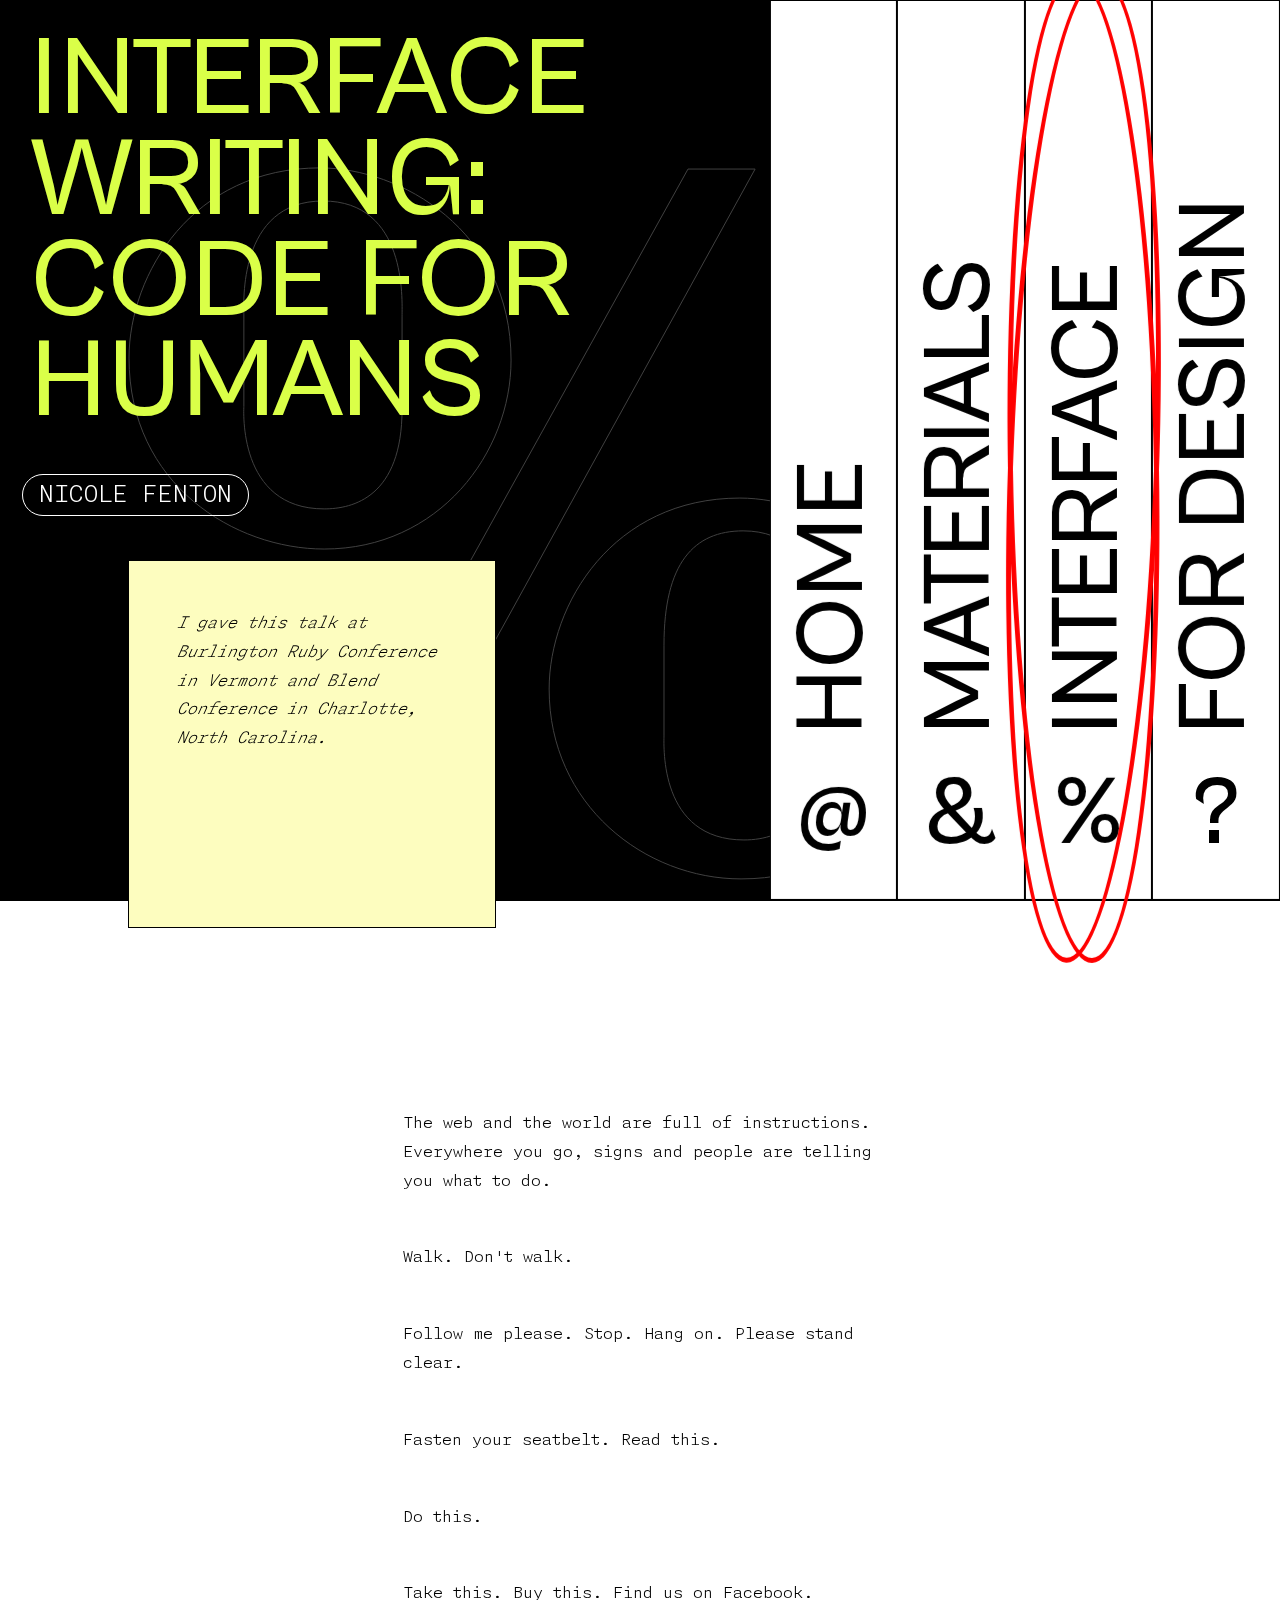
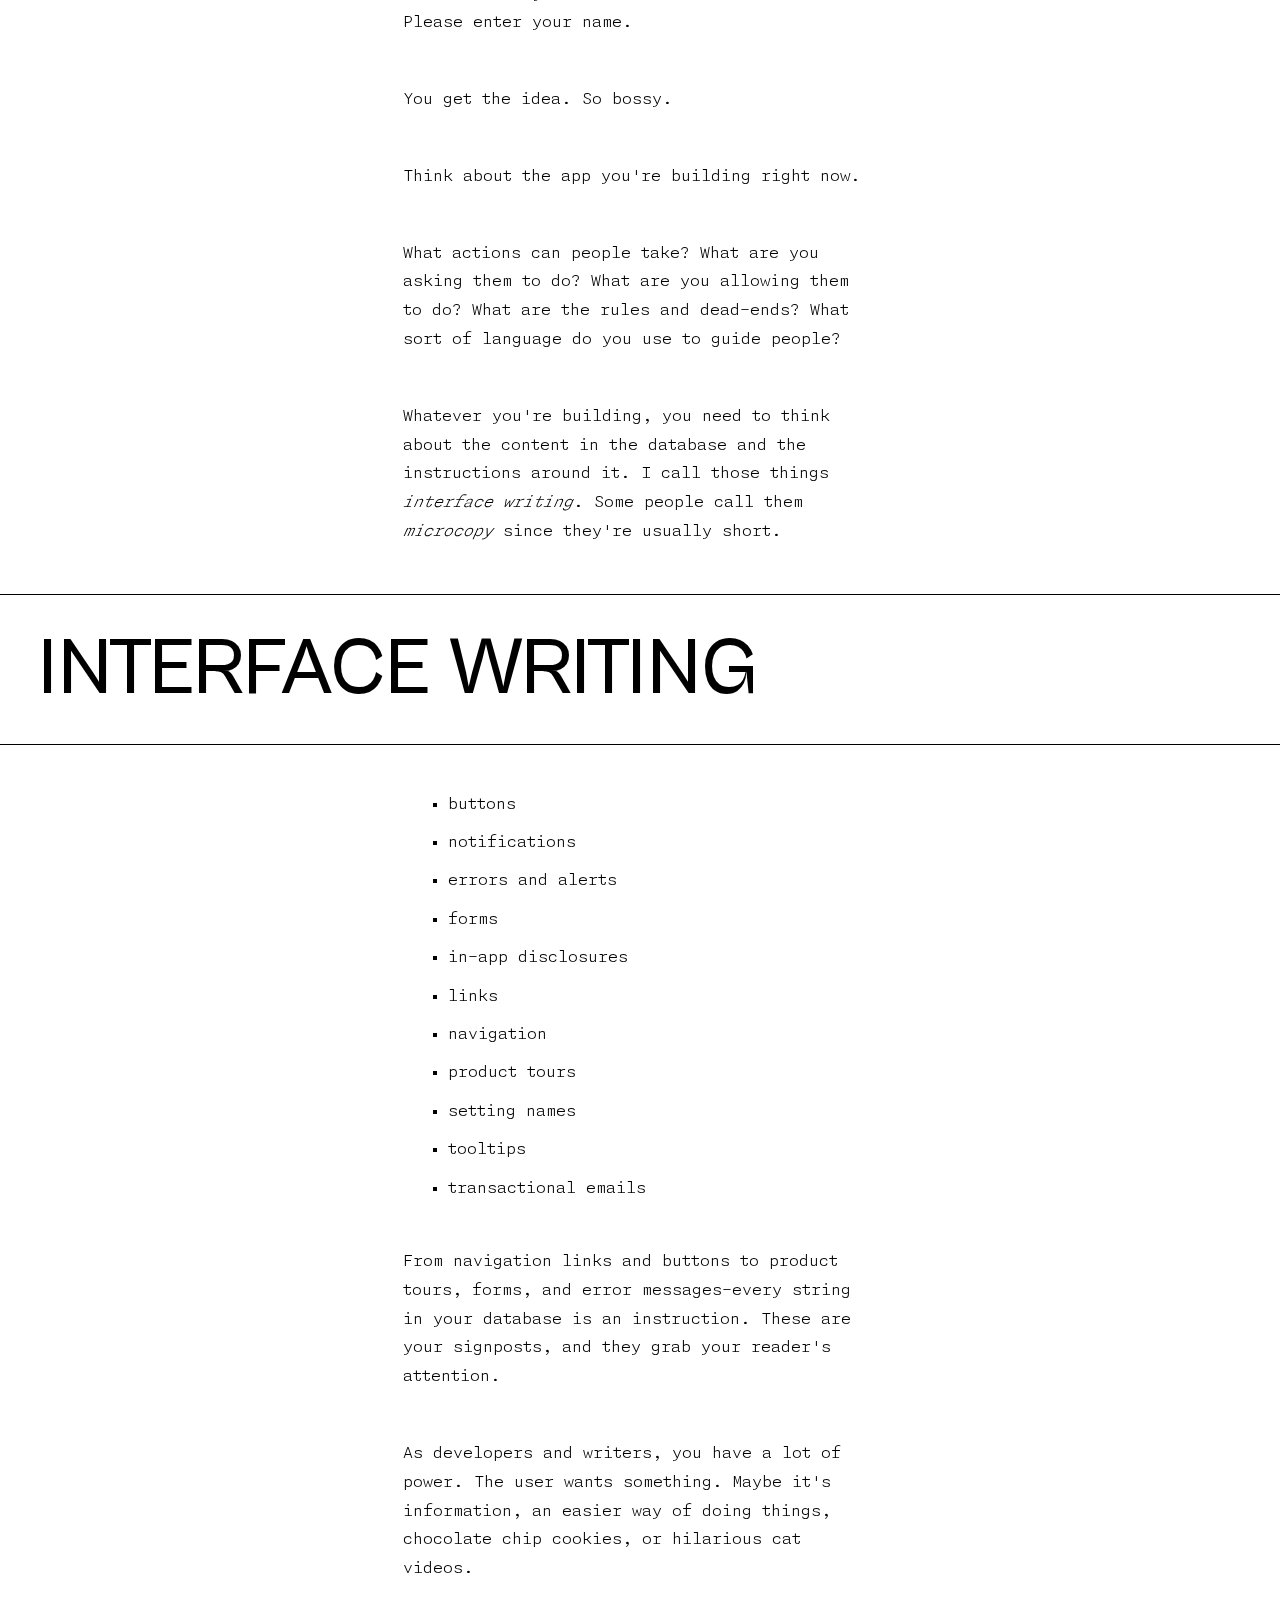
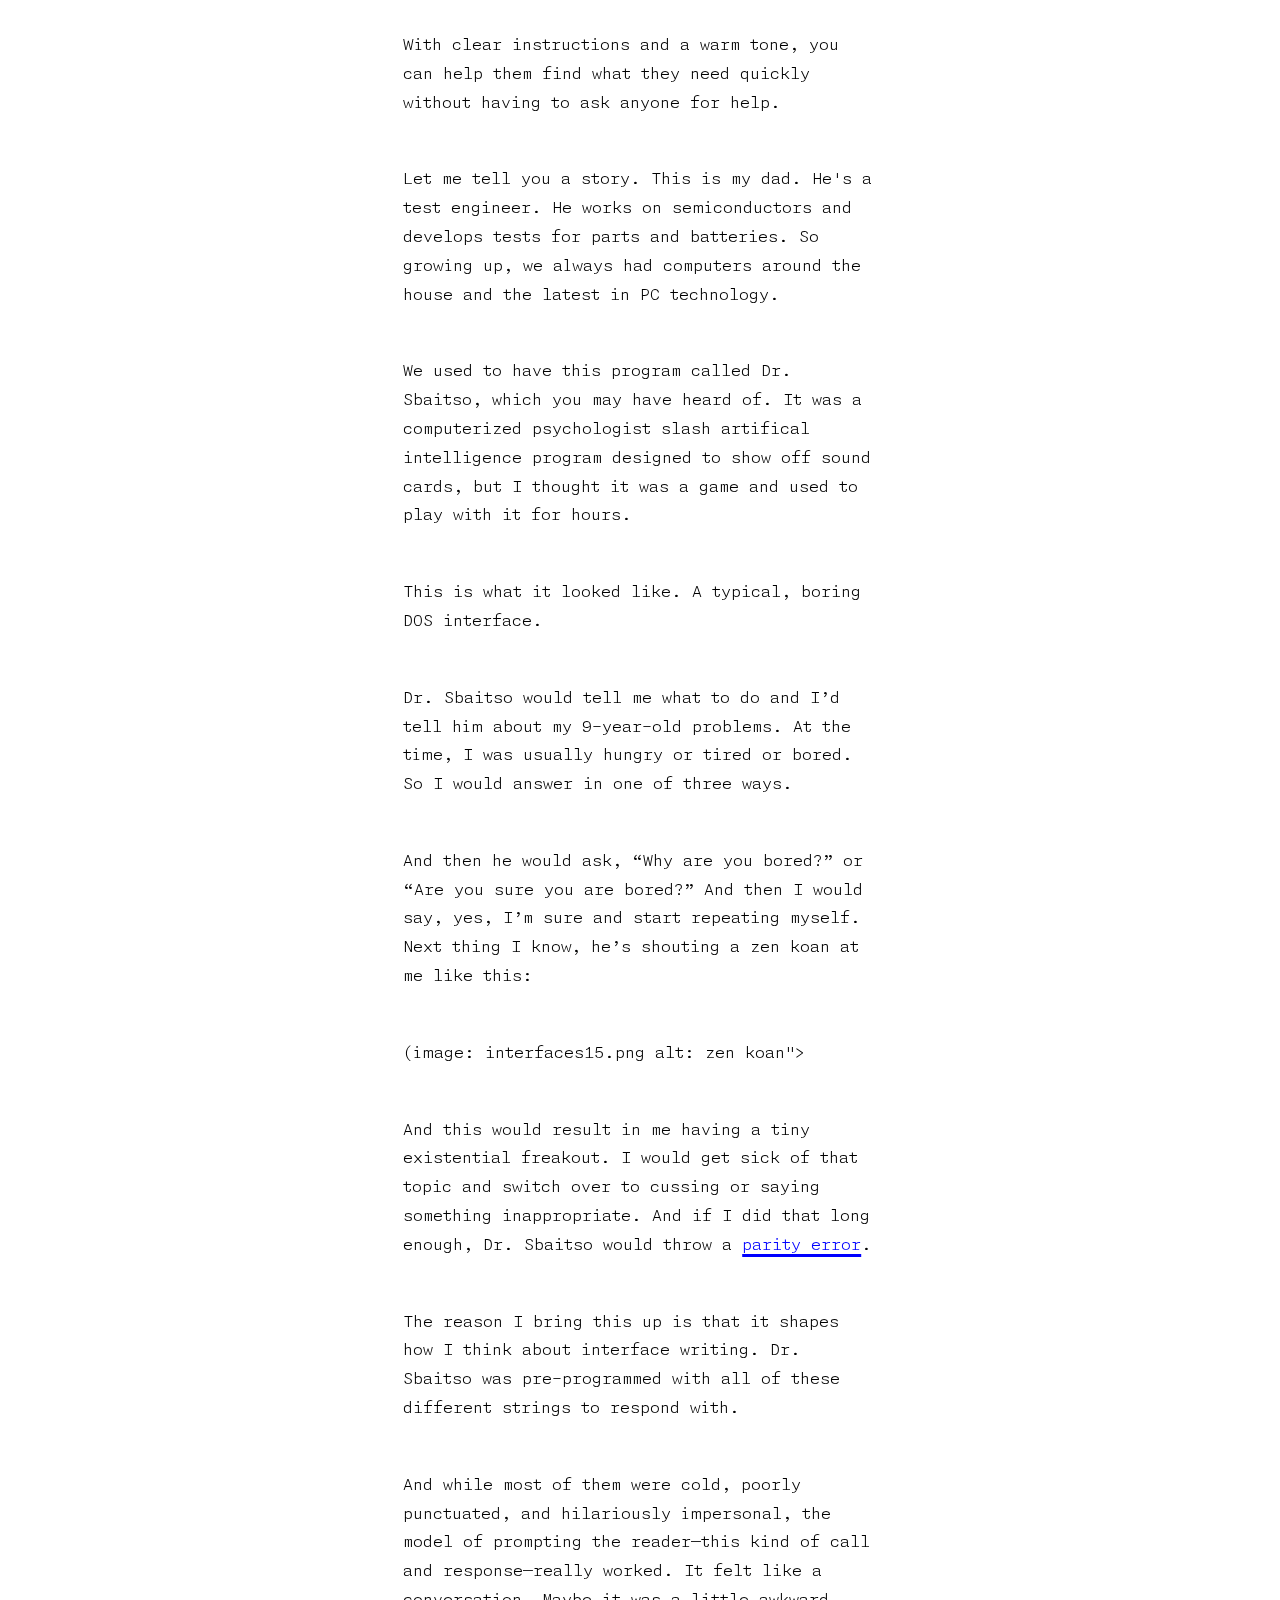
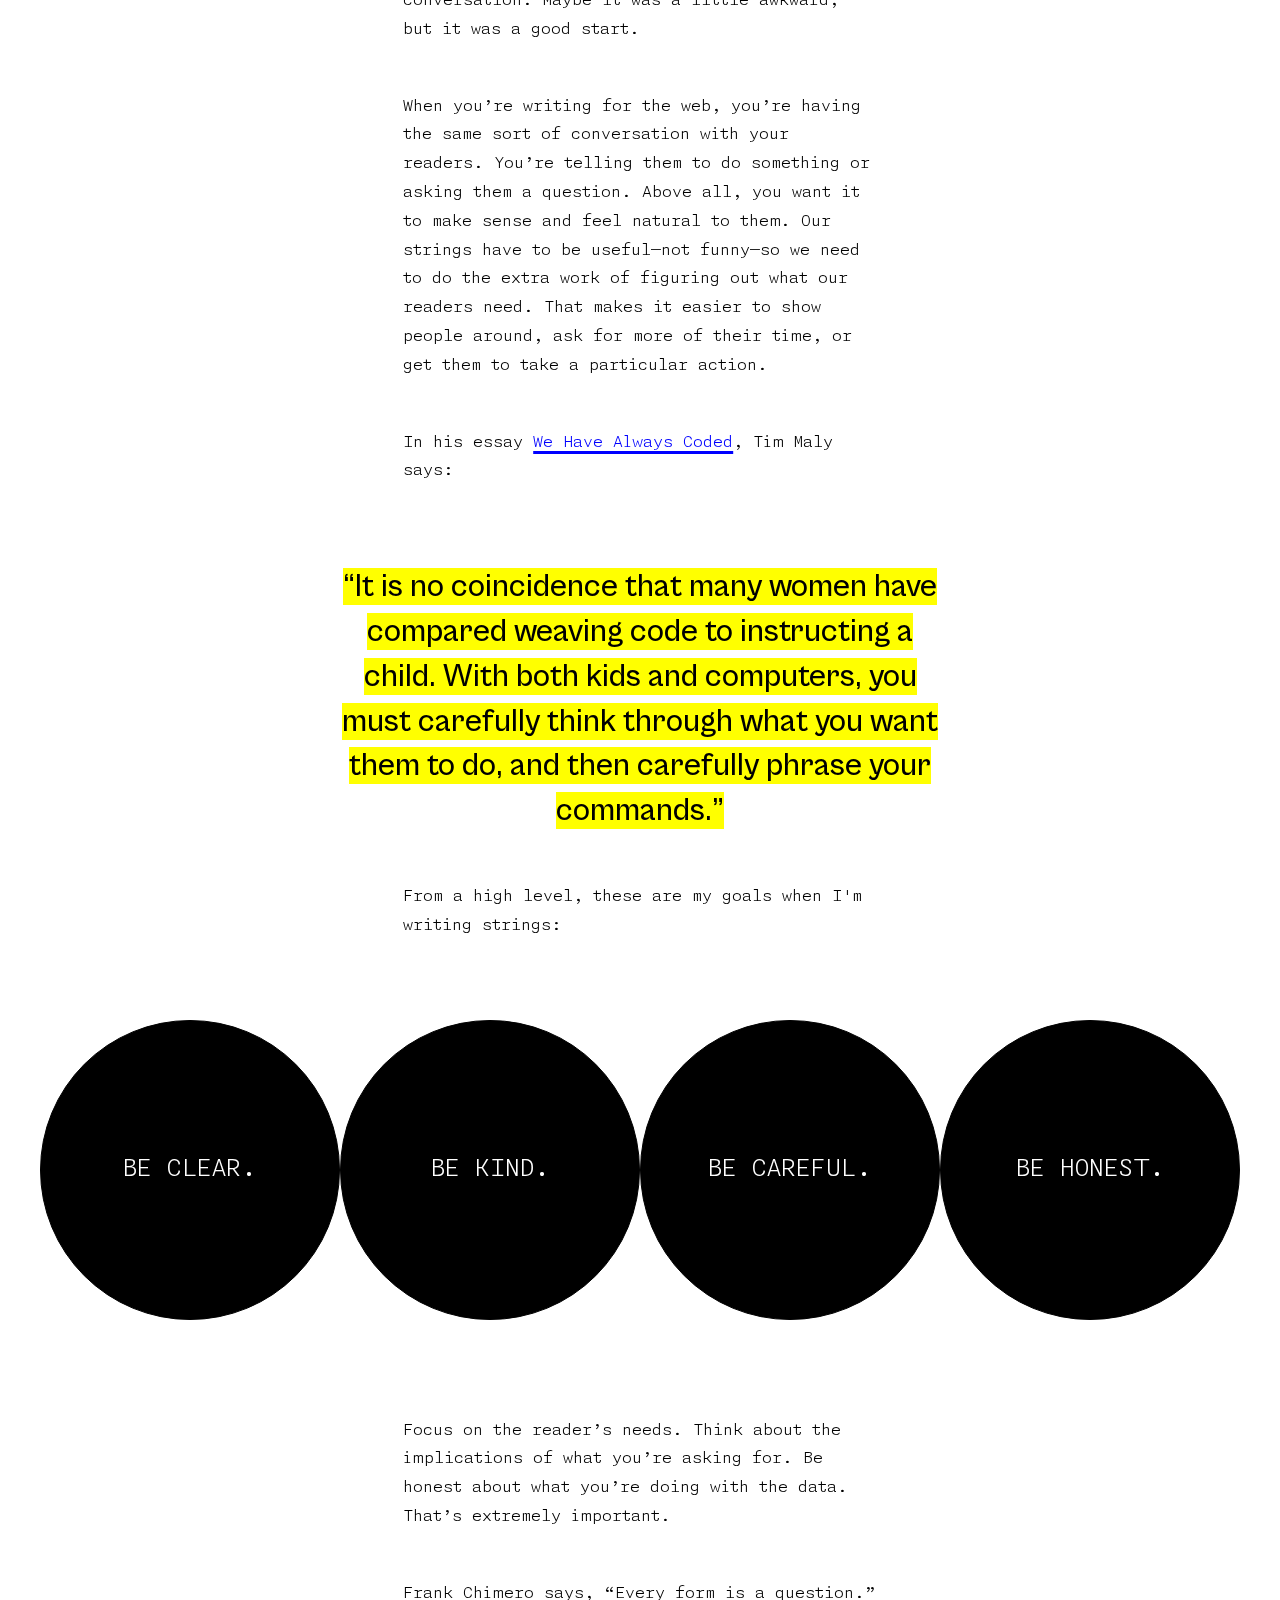
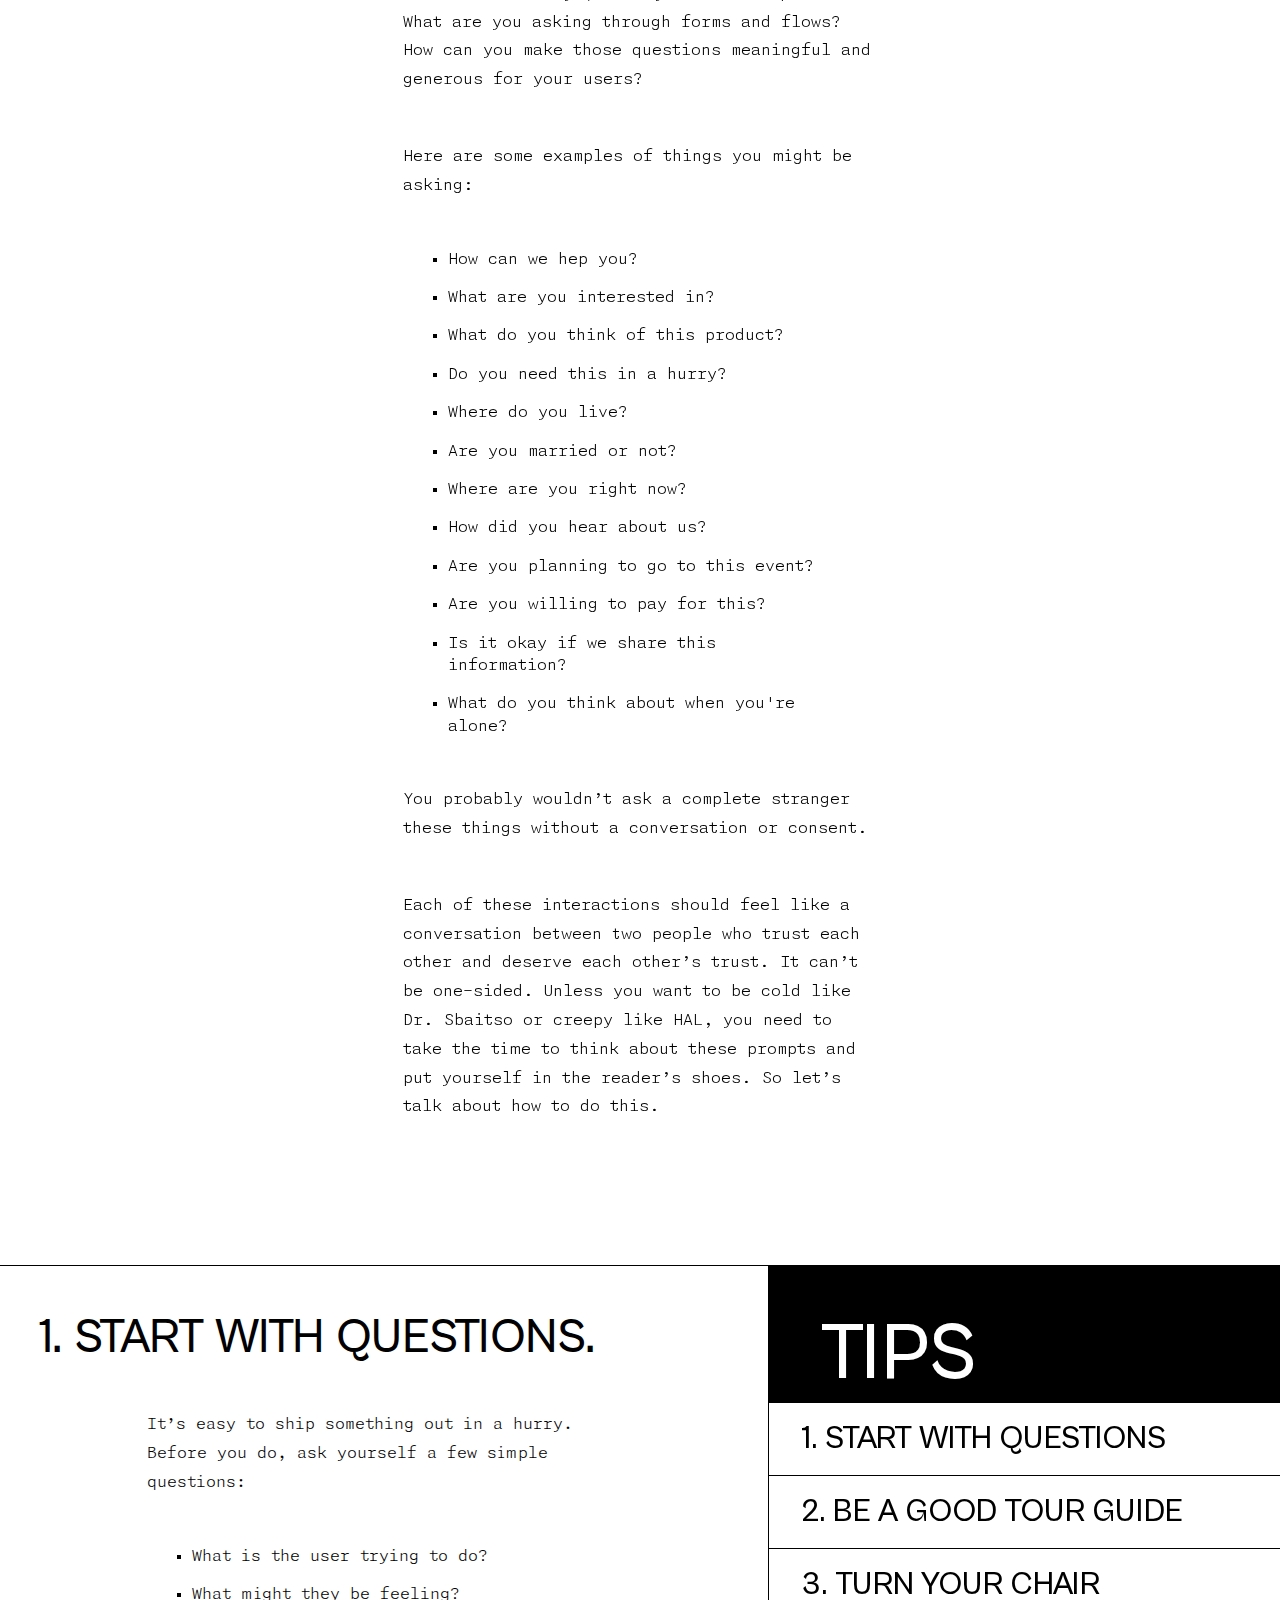
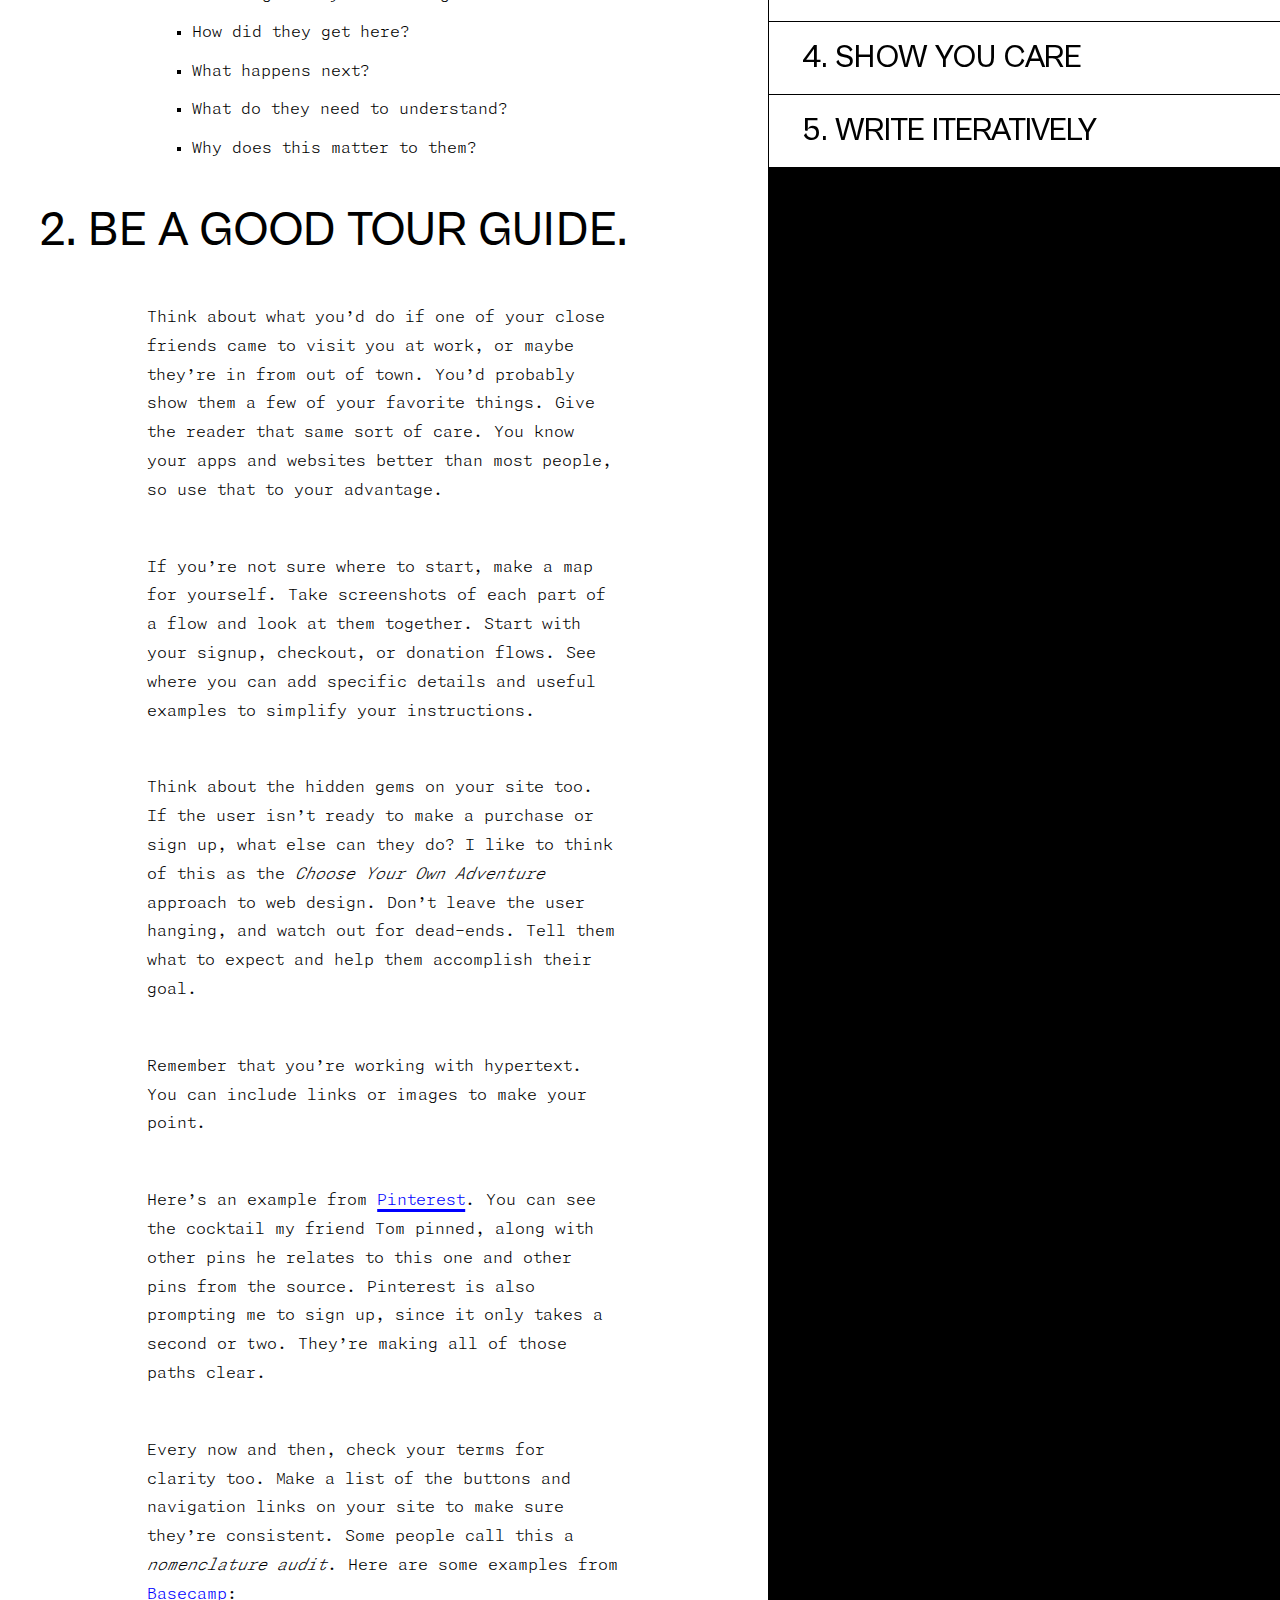
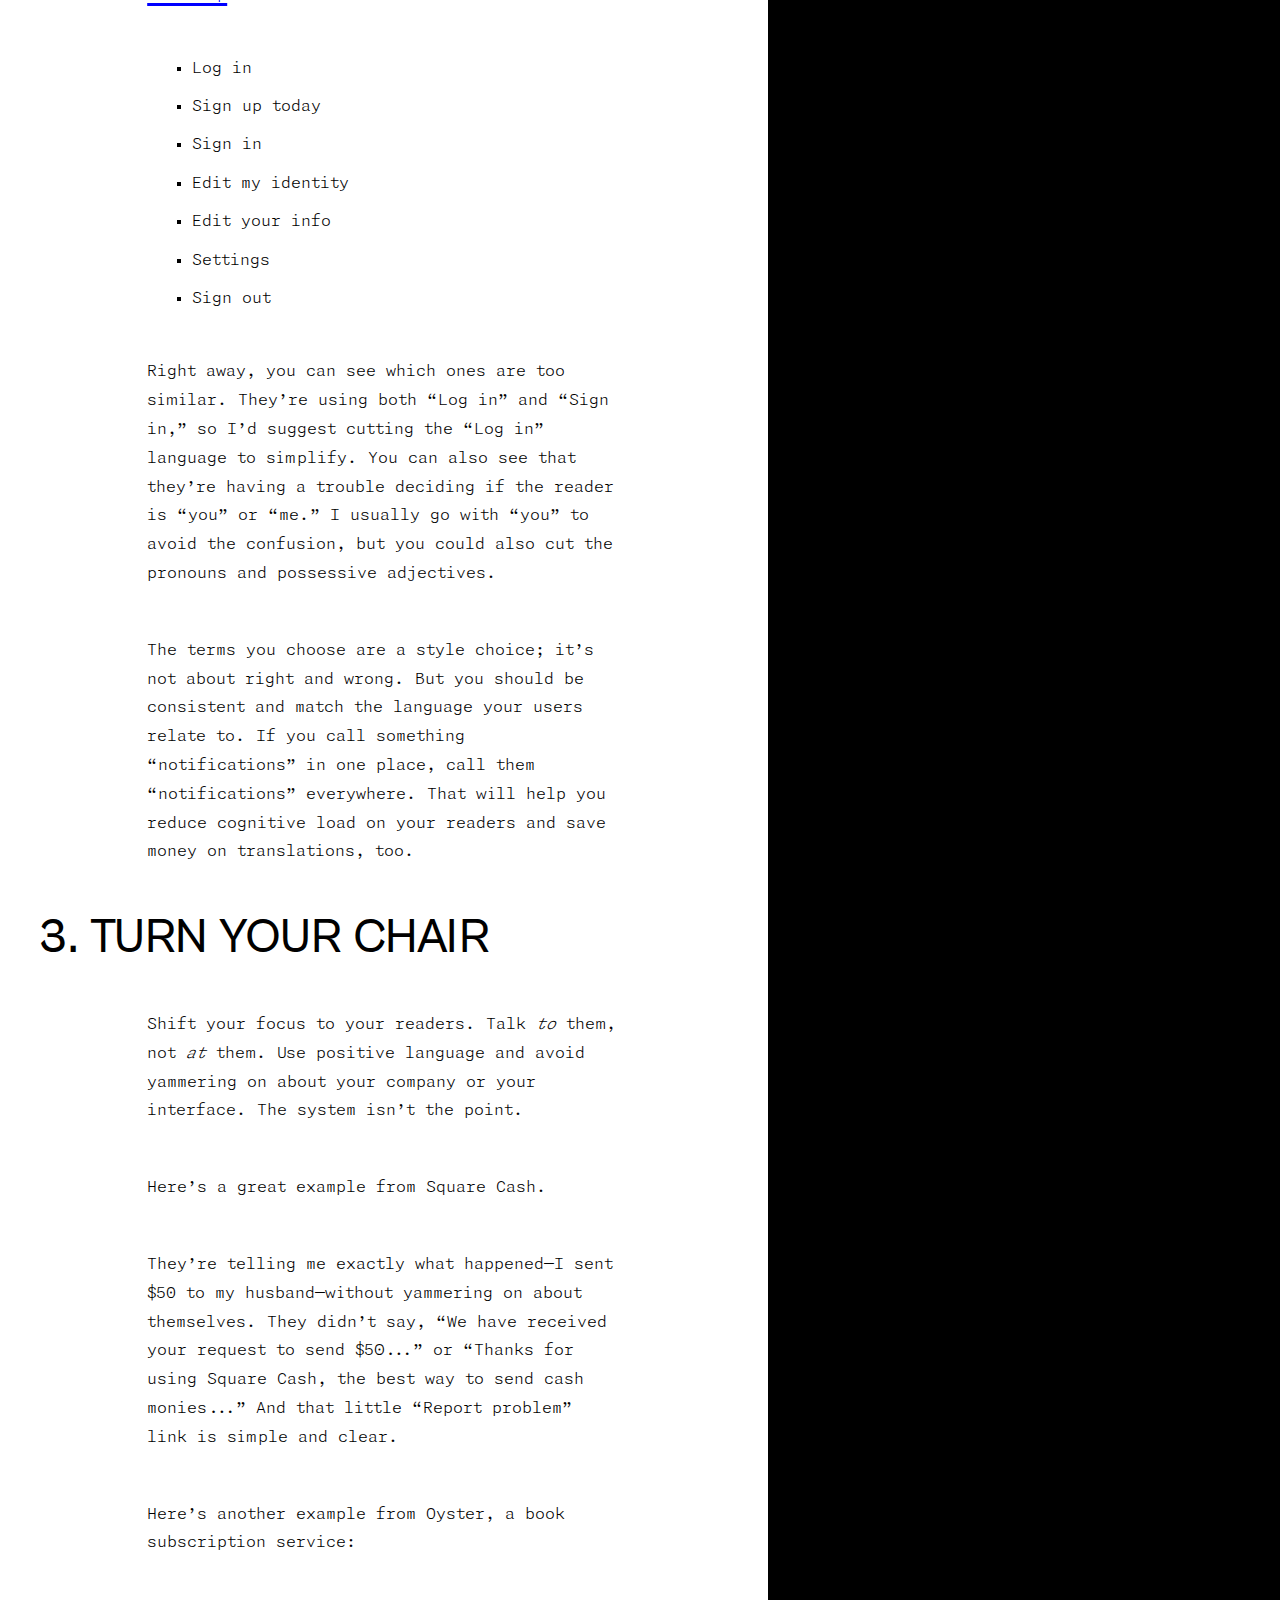
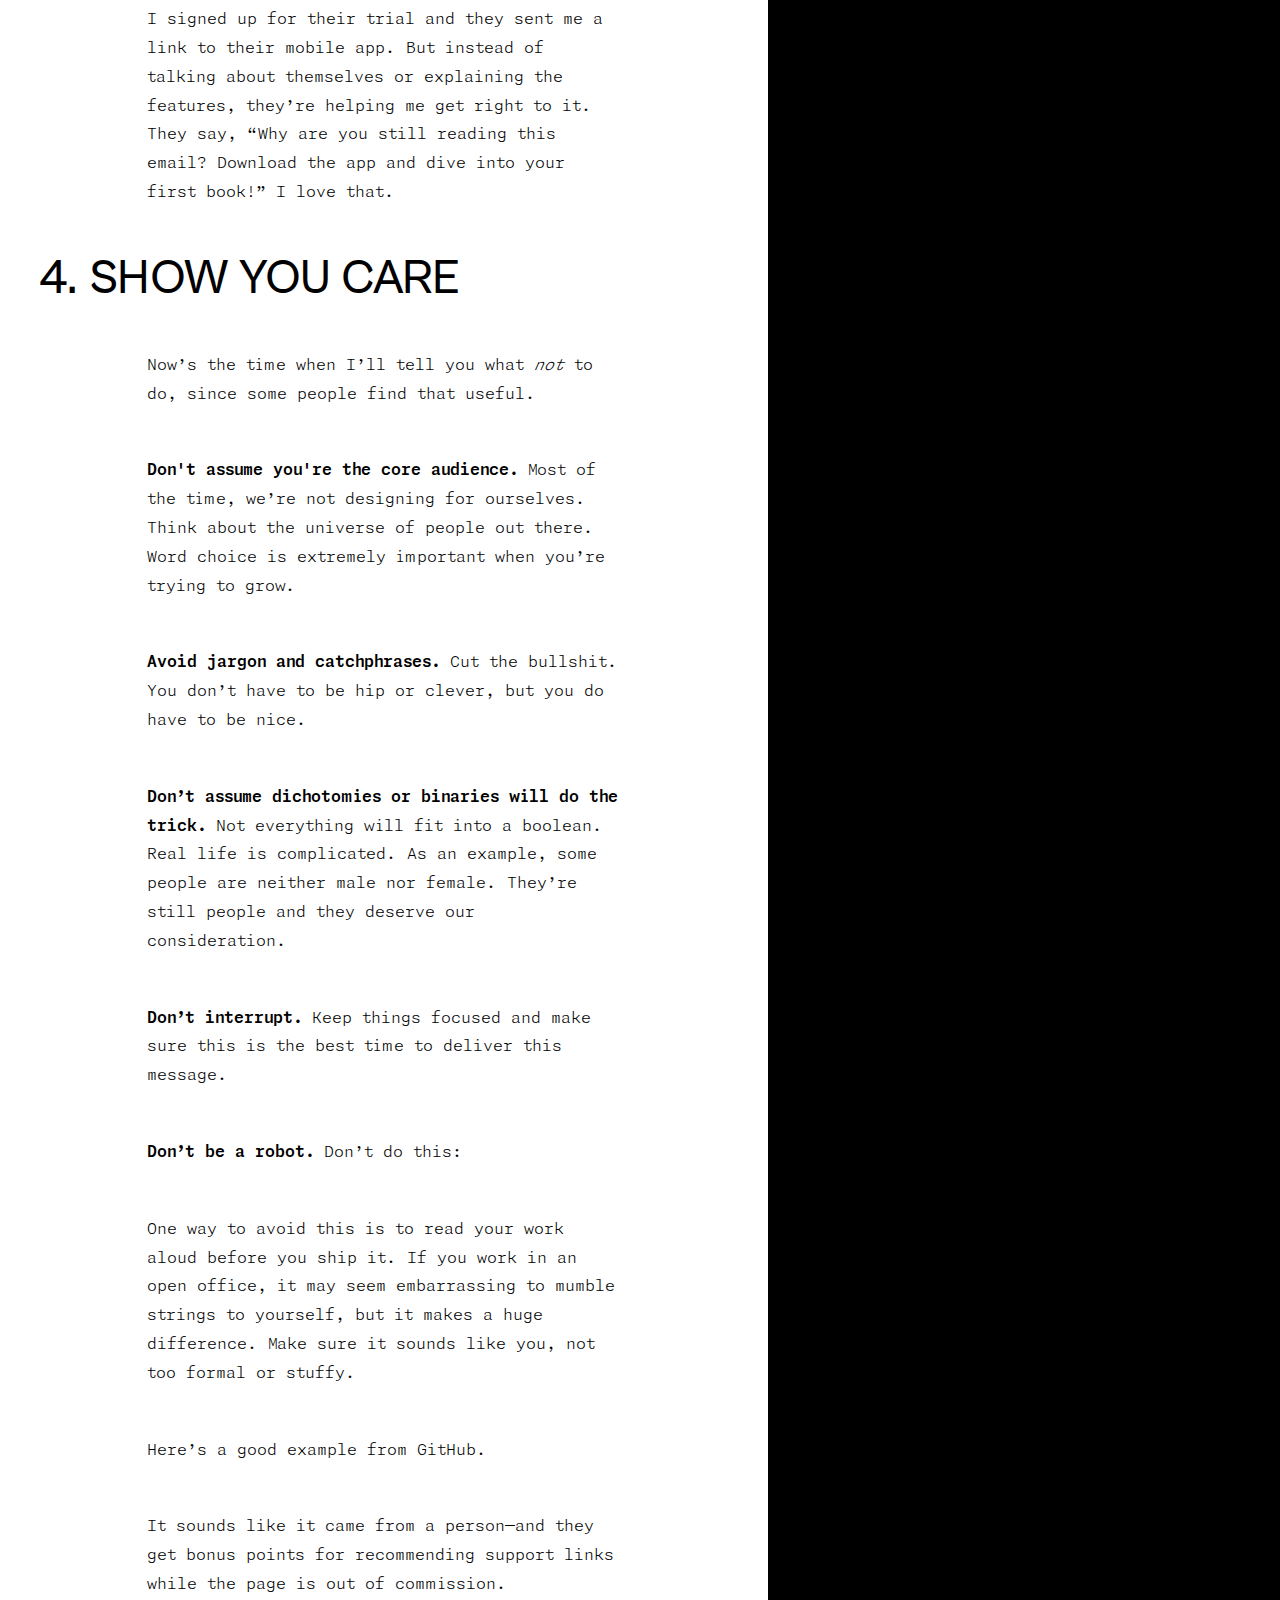
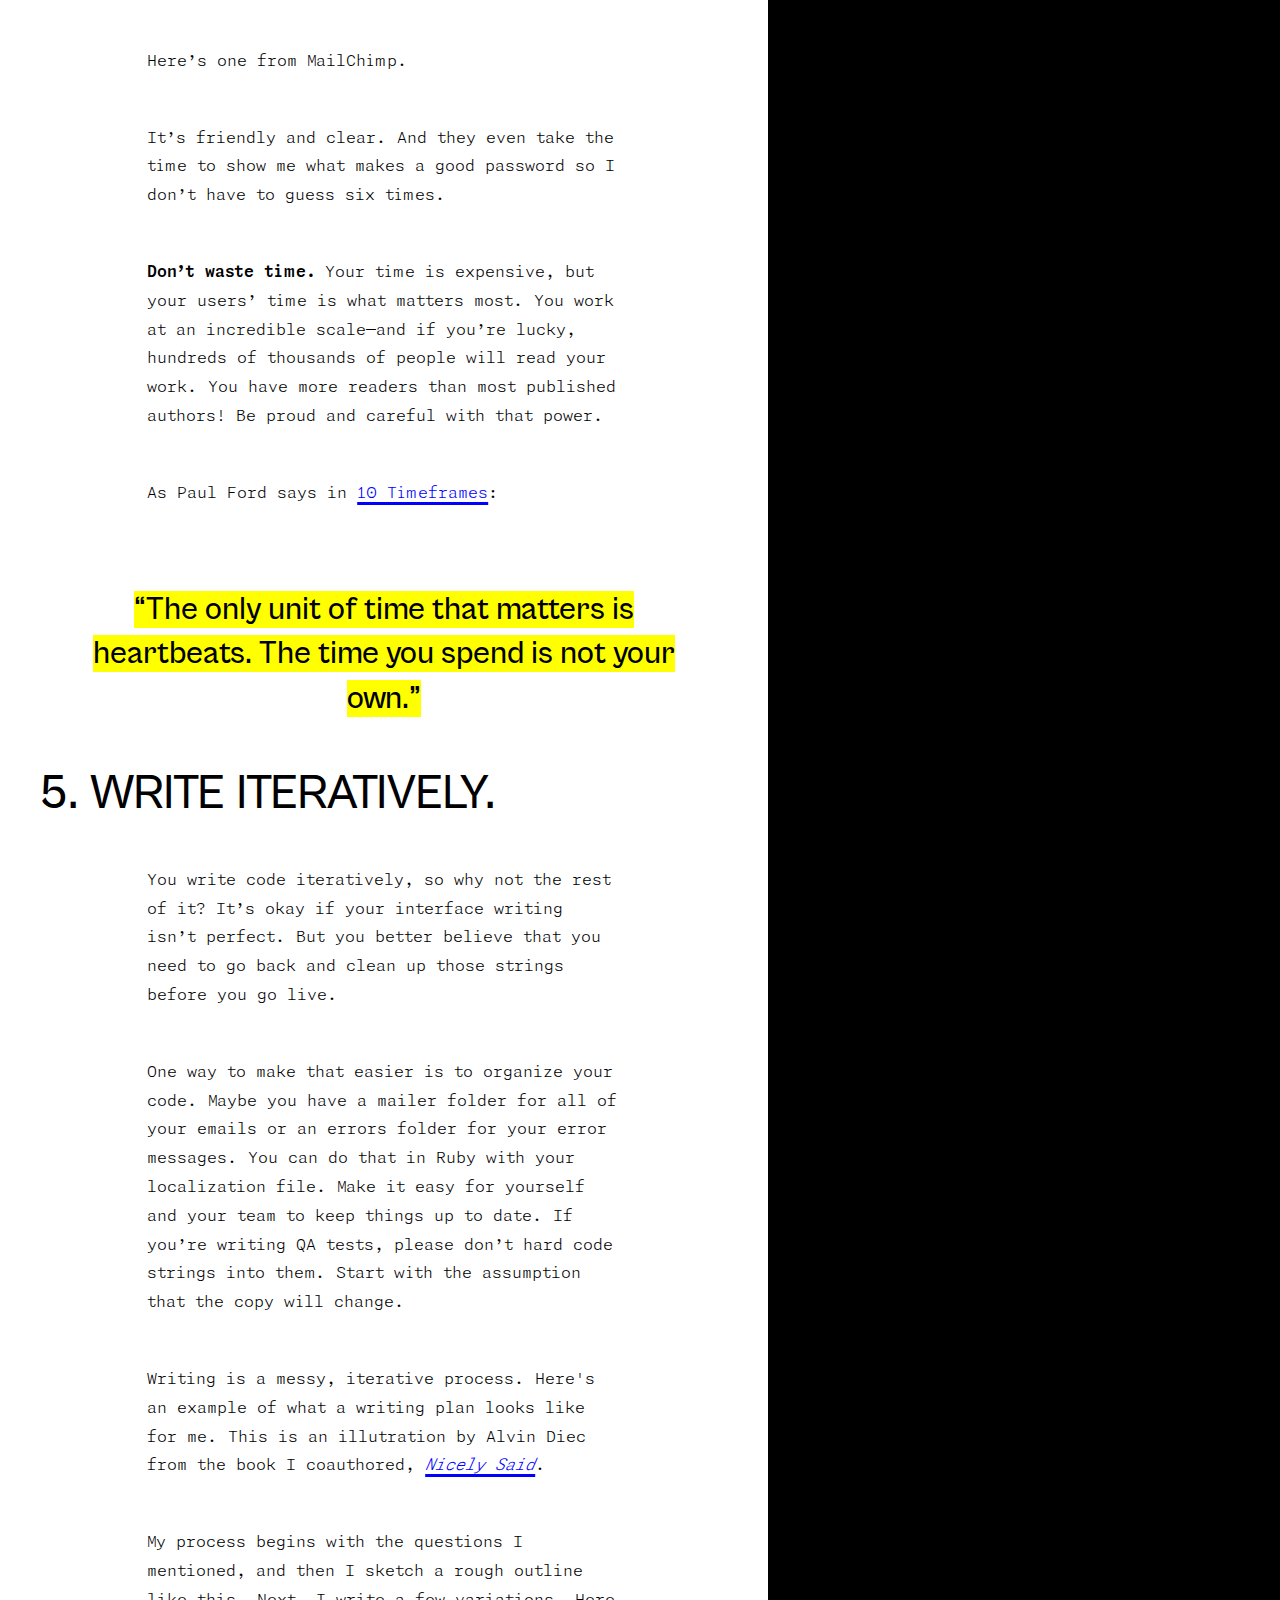
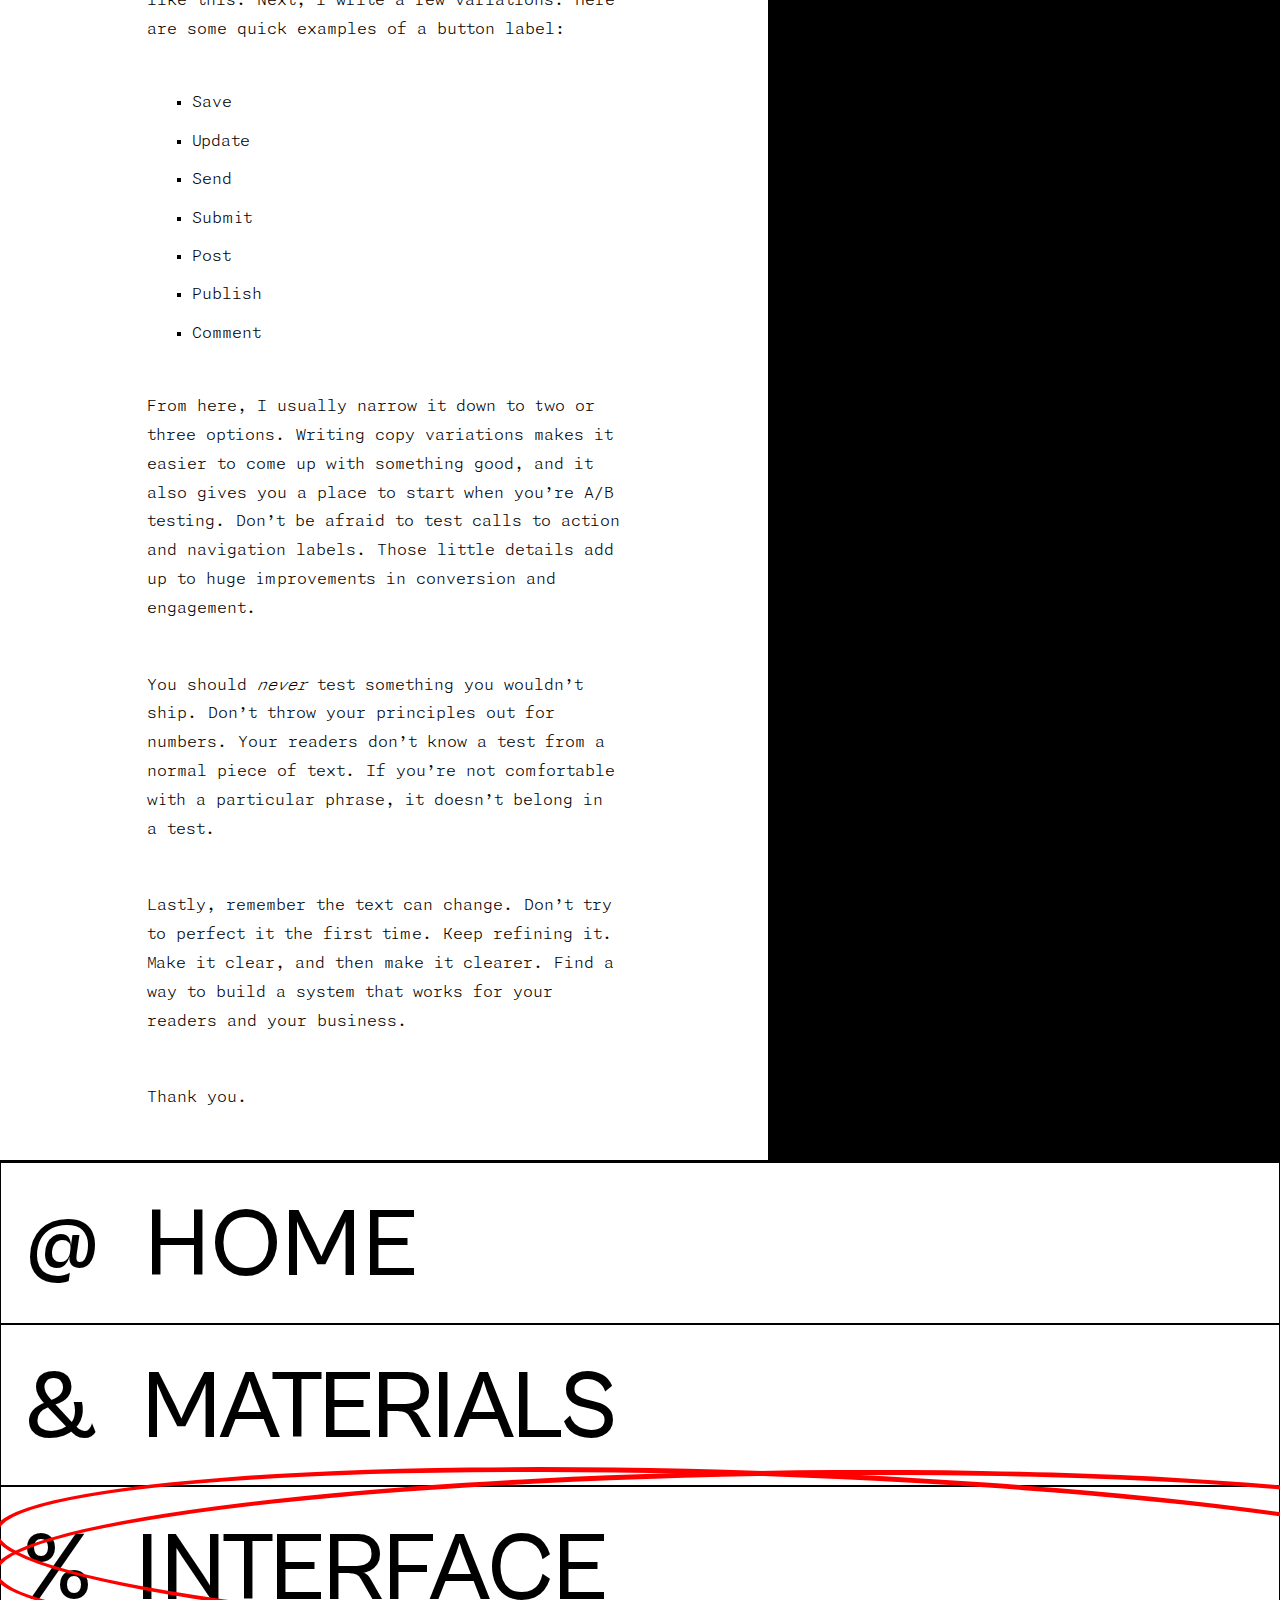
==== commit 5df862a6: "added a footer" ====
--- a/interface-writing.html
+++ b/interface-writing.html
@@ -145,7 +145,7 @@
     
                     <p>From a high level, these are my goals when I'm writing strings:</p>
     
-                    <ul class="ul-li_normal">
+                    <ul class="circle-container">
                         <li>Be clear.</li>
                         <li>Be kind.</li>
                         <li>Be careful.</li>
@@ -410,6 +410,15 @@
                 </section>
             </article>
         </main>
+
+        <footer>
+            <ul>
+                <li><a href="index.html"><span>@</span> <span>Home</span></a></li>
+                <li><a href="words-as-materials.html"><span>&</span> <span>Materials</span></a></li>
+                <li class="footer_red-pen-mark"><a href="interface-writing.html"><span>%</span> <span>Interface</span></a></li>
+                <li><a href="what-has-writing.html"><span>?</span> <span>For Design</span></a></li>
+            </ul>
+        </footer>
     </body>
 
 </html>--- a/common.css
+++ b/common.css
@@ -157,6 +157,8 @@
     font-size: var(--blockquote-font-size);
     line-height: var(--blockquote-line-height);
     margin: auto;
+    margin-top: var(--blockquote-margin-top);
+    margin-bottom: var(--blockquote-margin-bottom);
     width: 90vw;
 }
 
@@ -203,6 +205,12 @@
 }
 
 /* Reminder: add a hover effect to the navbar link */
+nav > ul > li > a {
+    color: var(--dark-color);
+    text-decoration: none;
+    text-decoration-color: white;
+    text-decoration-thickness: 0px;
+}
 
 nav > ul > li > a > span:first-of-type {
     writing-mode: horizontal-tb;
@@ -303,6 +311,14 @@
     border-top: var(--border-style);
 }
 
+a {
+    text-decoration: underline;
+    text-decoration-color: blue;
+    text-decoration-thickness: 3px;
+    text-underline-offset: .25rem;
+    color: blue;
+}
+
 @media (min-width: 768px) {
 
 }
@@ -318,17 +334,23 @@
 
         --h3-font-size: 3rem;
         --h3-line-height: 100%;
+        --h3-margin-top: 3rem;
+        --h3-margin-bottom: 3rem;
 
         --p-font-size: 1rem;
         --p-margin-top: 3rem;
         --p-margin-bottom: 3rem;
-        --p-line-height: 160%;
+        --p-line-height: 180%;
+
+        --ul-font-size: 1rem;
+        --ul-margin-bottom: 3rem;
 
         --navbar-font-size: 6rem;
         --special-background-character_font-size: 75rem;
 
-        --ul-font-size: 1rem;
         --blockquote-font-size: 2rem;
+        --blockquote-margin-top: 5rem;
+        --blockquote-margin-bottom: 5rem;
 
         /* other styles */
         --border-style: black 1.5px solid;
@@ -343,11 +365,12 @@
         margin: auto;
         margin-top: var(--p-margin-top);
         margin-bottom: var(--p-margin-bottom);
-        width: 40vw;
+        width: 37vw;
     }
 
     blockquote {
-        width: 40vw;
+        width: 47vw;
+        text-align: center;
         margin: auto;
     }
 
@@ -395,6 +418,45 @@
         margin-bottom: var(--blockquoute-margin-bottom);
     }
 
+    footer {
+        display: flex;
+        flex-direction: row;
+        background-color: var(--light-color);
+        color: var(--dark-color);
+
+        font-family: var(--heading-font);
+        font-size: var(--navbar-font-size);
+        text-transform: uppercase;
+        
+        margin: 0;
+        margin-bottom: -5%;
+    }
+
+    footer > ul { 
+        margin: 0;
+    }
+
+    footer > ul > li {
+        padding-top: 1.5rem;
+        padding-bottom: 1rem;
+        padding-right: 1.5rem;
+        padding-left: 1.5rem;
+        width: 100vw;
+
+        margin: 0;
+        border: var(--border-style);
+    }
+
+    footer > ul > li > a {
+        text-decoration: none;
+        color: var(--dark-color);
+    }
+
+    footer > ul > li > a > span:nth-of-type(2) {
+        display: inline;
+        padding: 1rem 1.5rem;
+    }
+
     /* class styles */
     .landing-page_container {
         display: grid;
@@ -484,6 +546,44 @@
         border-radius: 100%;
     }
 
+    .footer_red-pen-mark {
+        position: relative;
+    }
+    
+    .footer_red-pen-mark:before {
+        content: "";
+        position: absolute;
+        top: -1rem;
+        z-index: 1000;
+    
+        width: 120%;
+        height: 110%;
+        left: -0.5rem;
+        
+        padding: 0.1rem 0.25rem;
+        border: red 5px solid;
+    
+        transform: rotate(2deg);
+        border-radius: 100%;
+    }
+    
+    .footer_red-pen-mark:after {
+        content: "";
+        position: absolute;
+        z-index: 1000;
+        top: -1rem;
+    
+        width: 120%;
+        height: 110%;
+        left: -0.5rem;
+       
+        padding: 0.1rem 0.25rem;
+        border: red 5px solid;
+        
+        transform: rotate(-1deg);
+        border-radius: 100%;
+    }
+
     .container_style-one {
         position: relative;
         top: 0;
@@ -637,6 +737,13 @@
         padding: 1rem 2rem;
     }
 
+    .container_style-three-navbar > div > ul > li > a {
+        color: var(--dark-color);
+        text-decoration: none;
+        text-decoration-color: white;
+        text-decoration-thickness: 0px;
+    }
+
     .container_style-three-navbar > div > ul > li:hover {
         background-color: var(--accent-color);
         transition: ease-in-out 0.3s;
@@ -662,8 +769,4 @@
         margin: auto;
         margin-bottom: var(--ul-margin-bottom);
     }
-
-    li {
-        margin-bottom: 1.5rem;
-    }
 }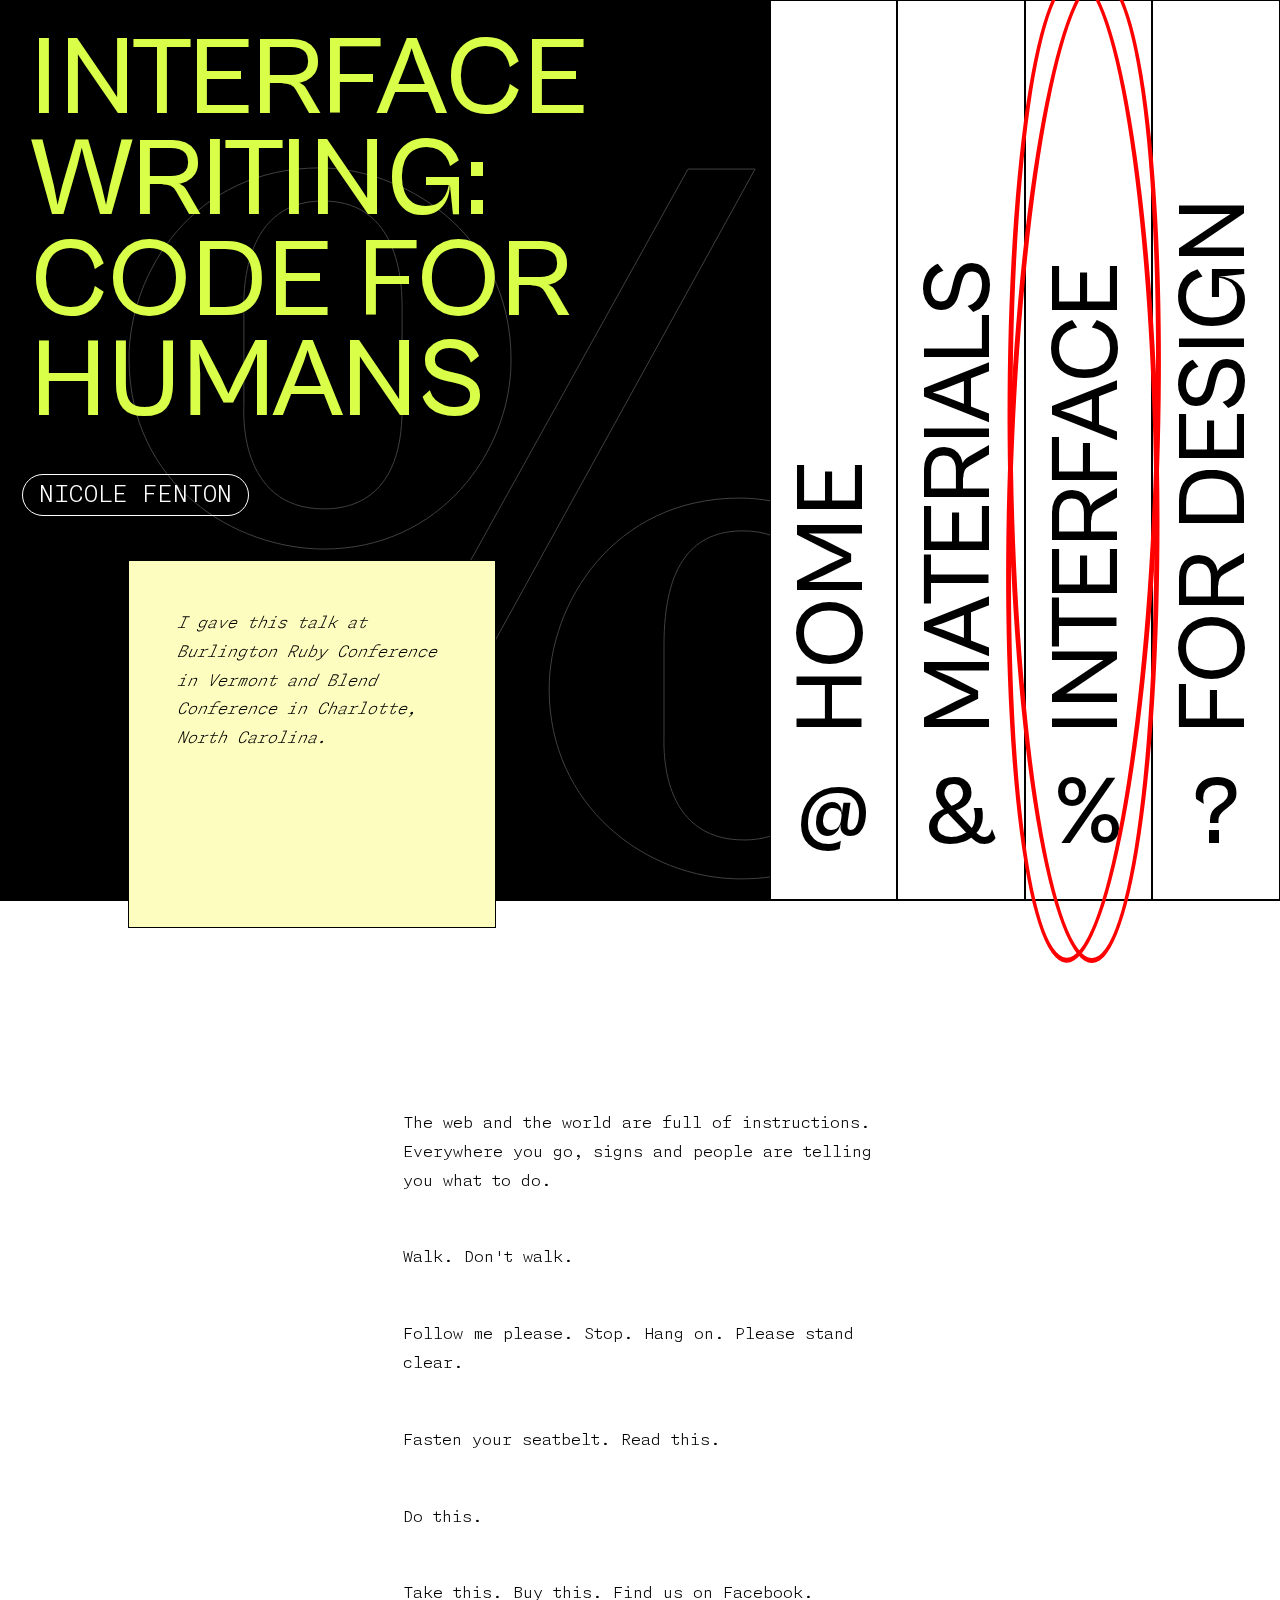
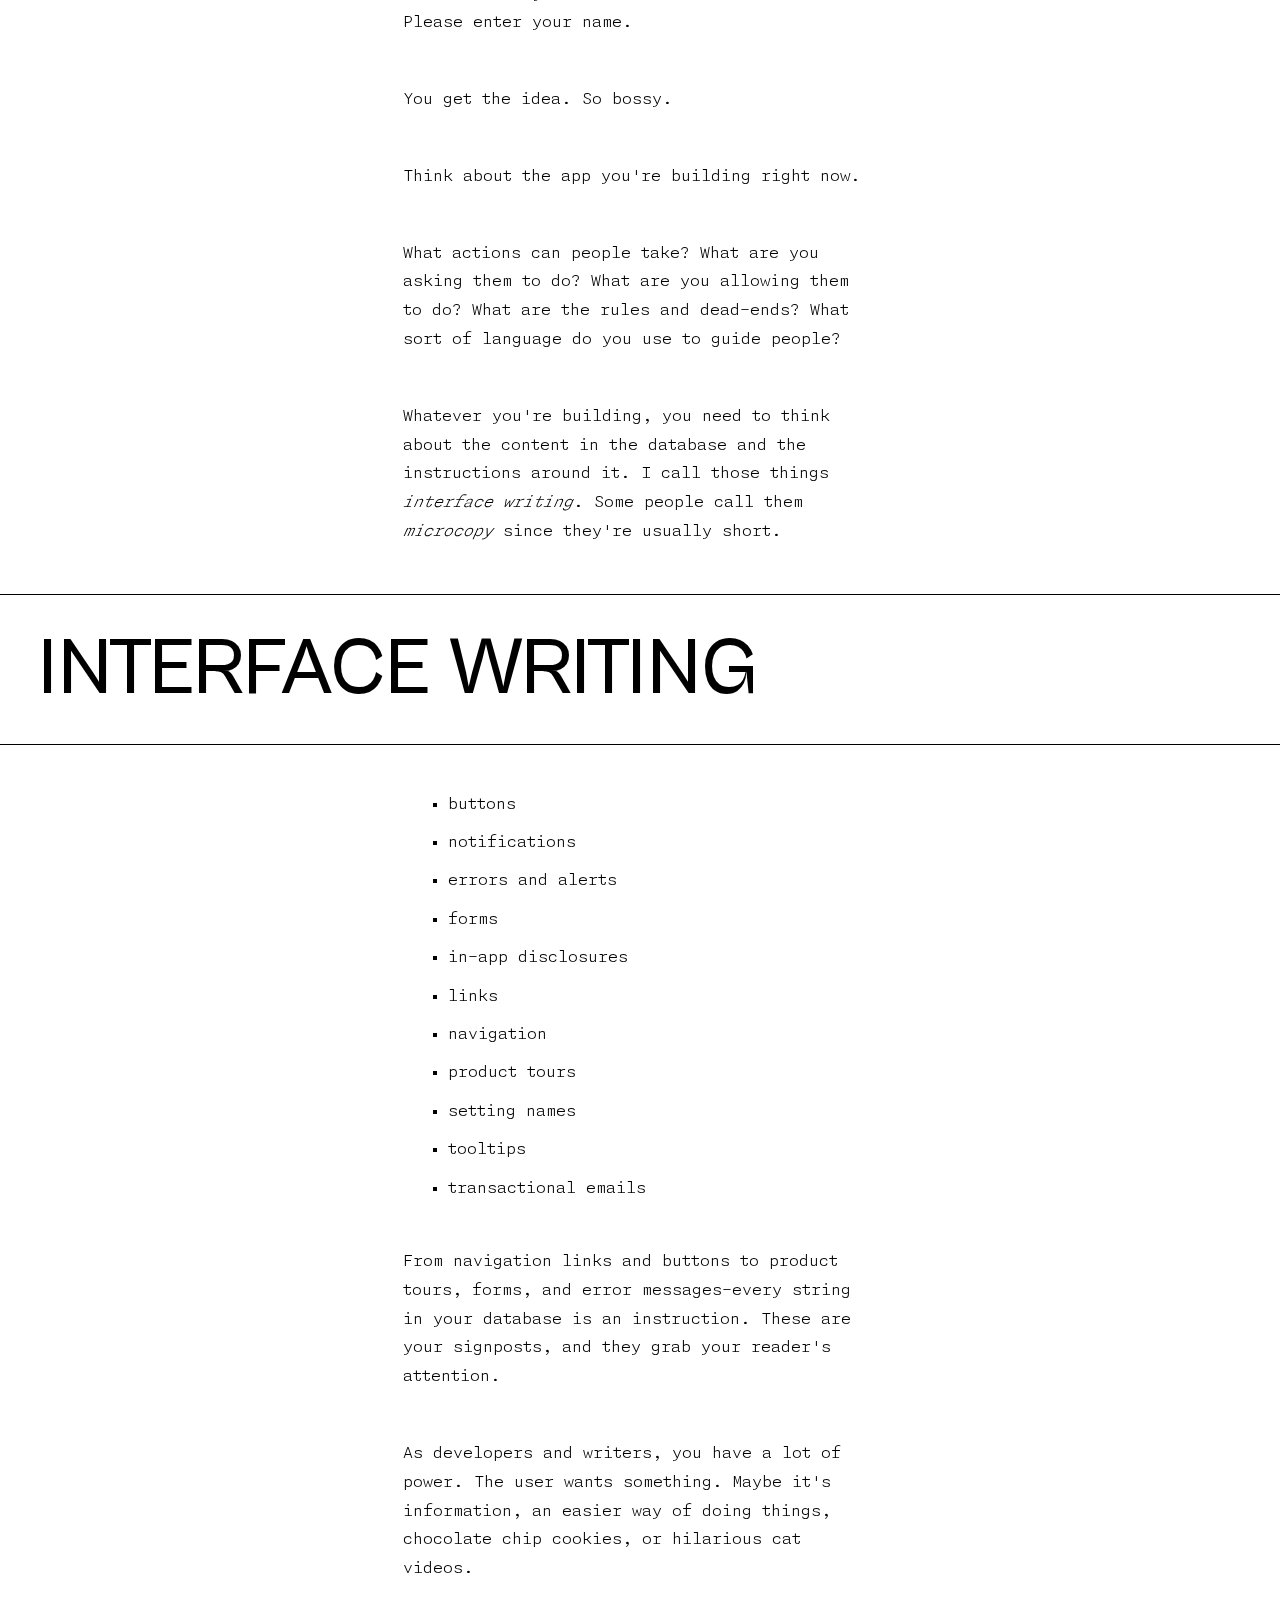
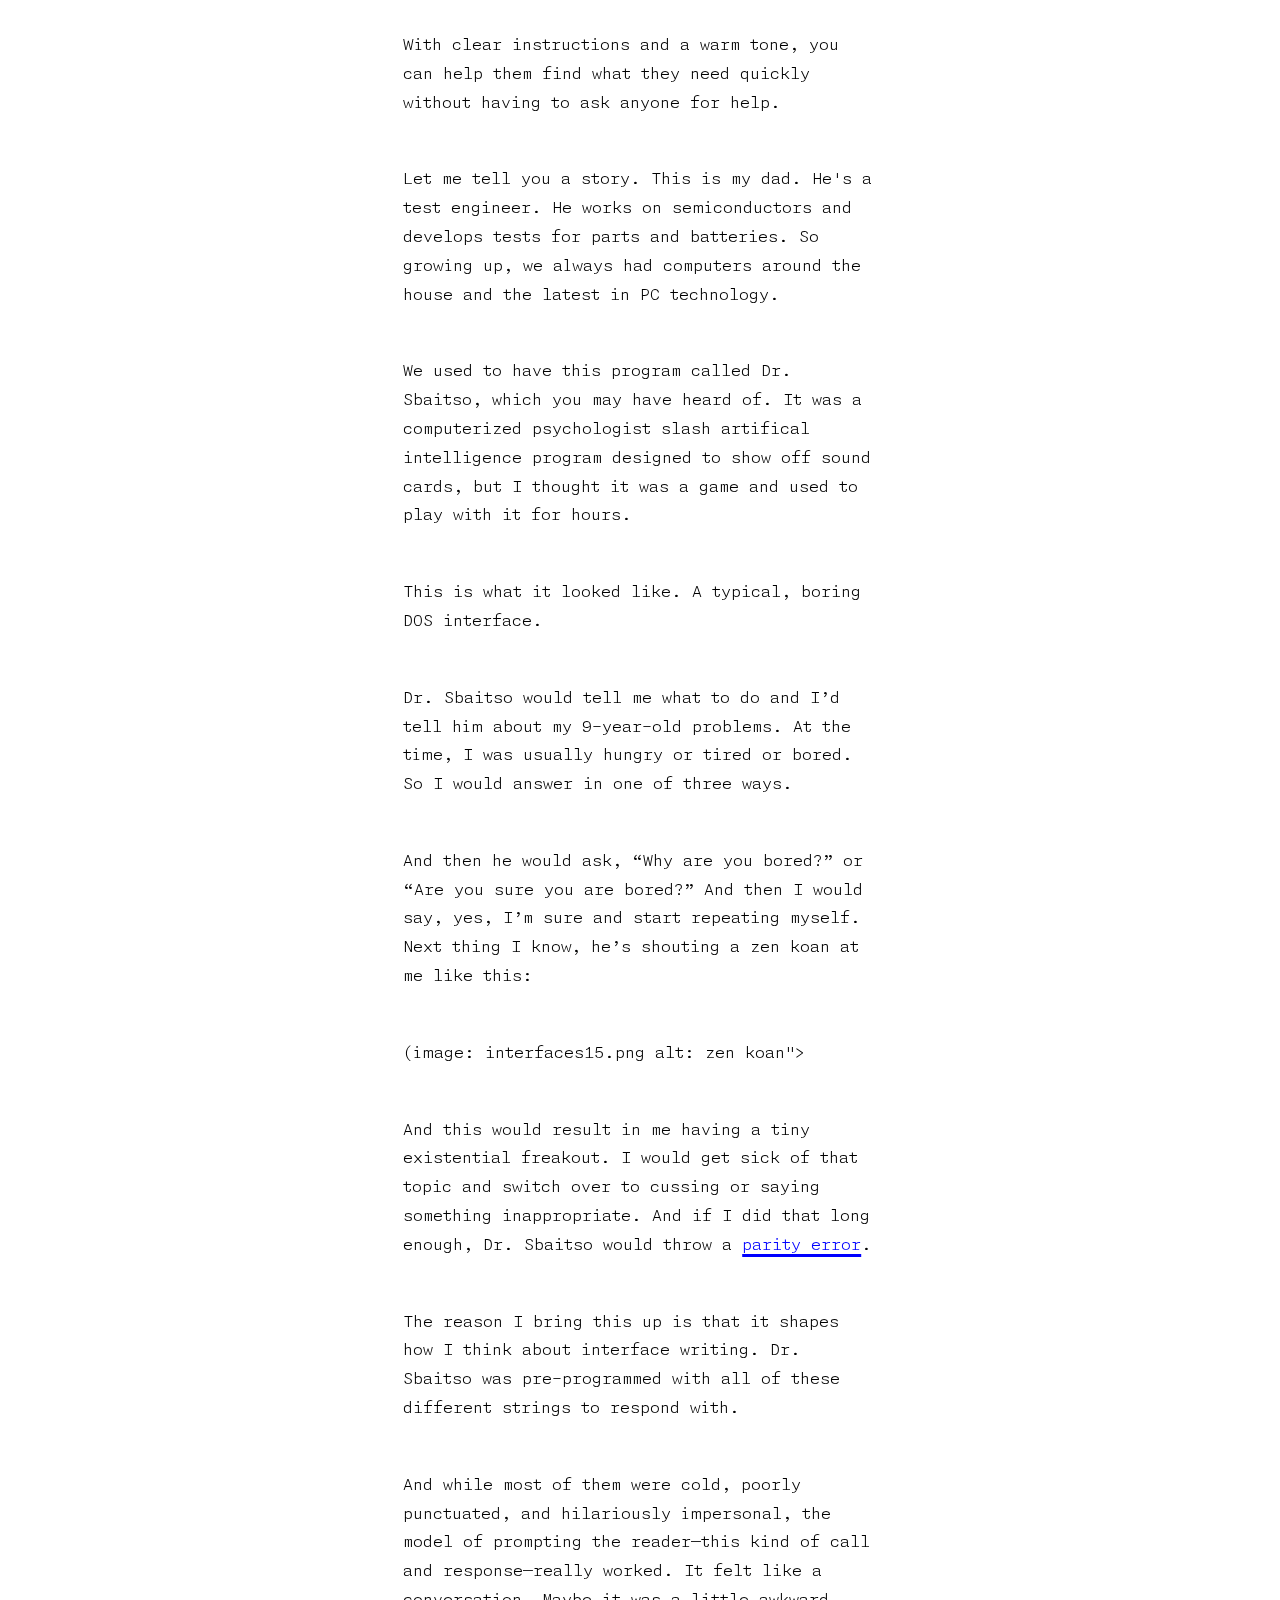
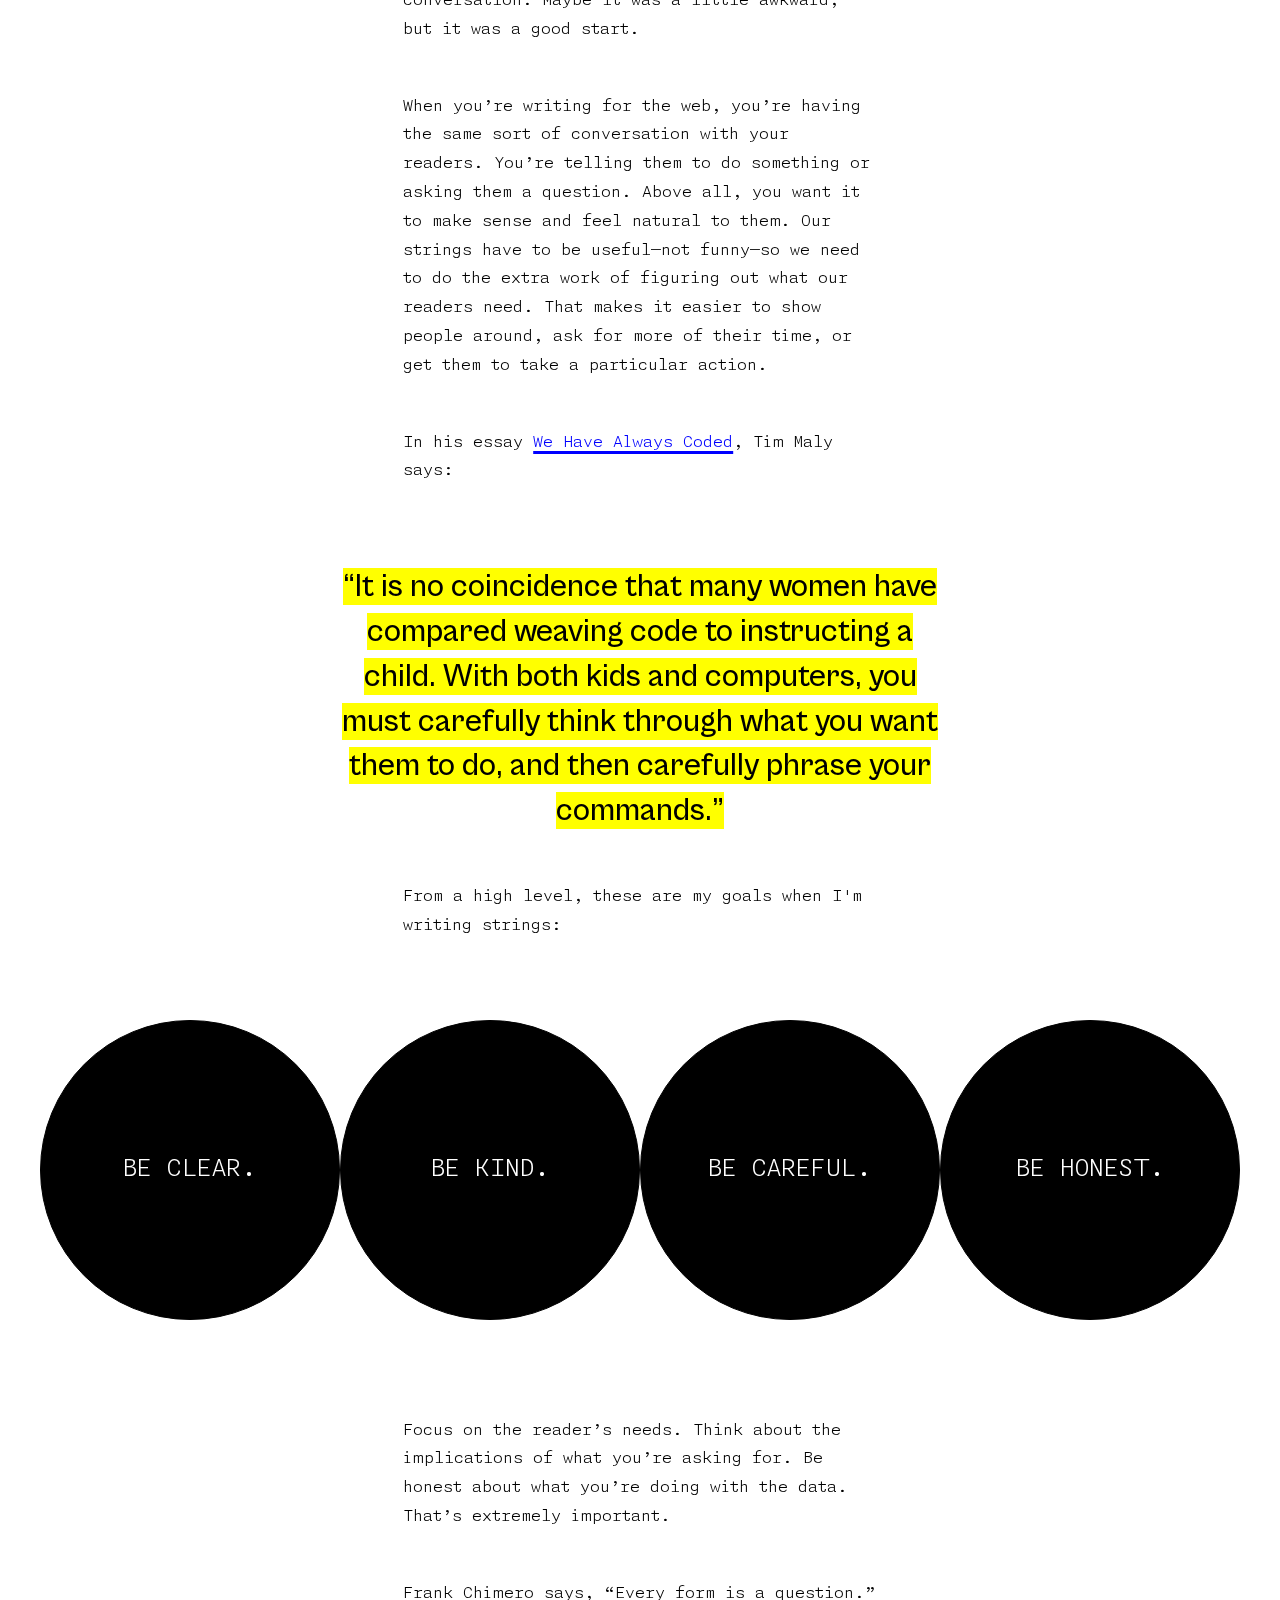
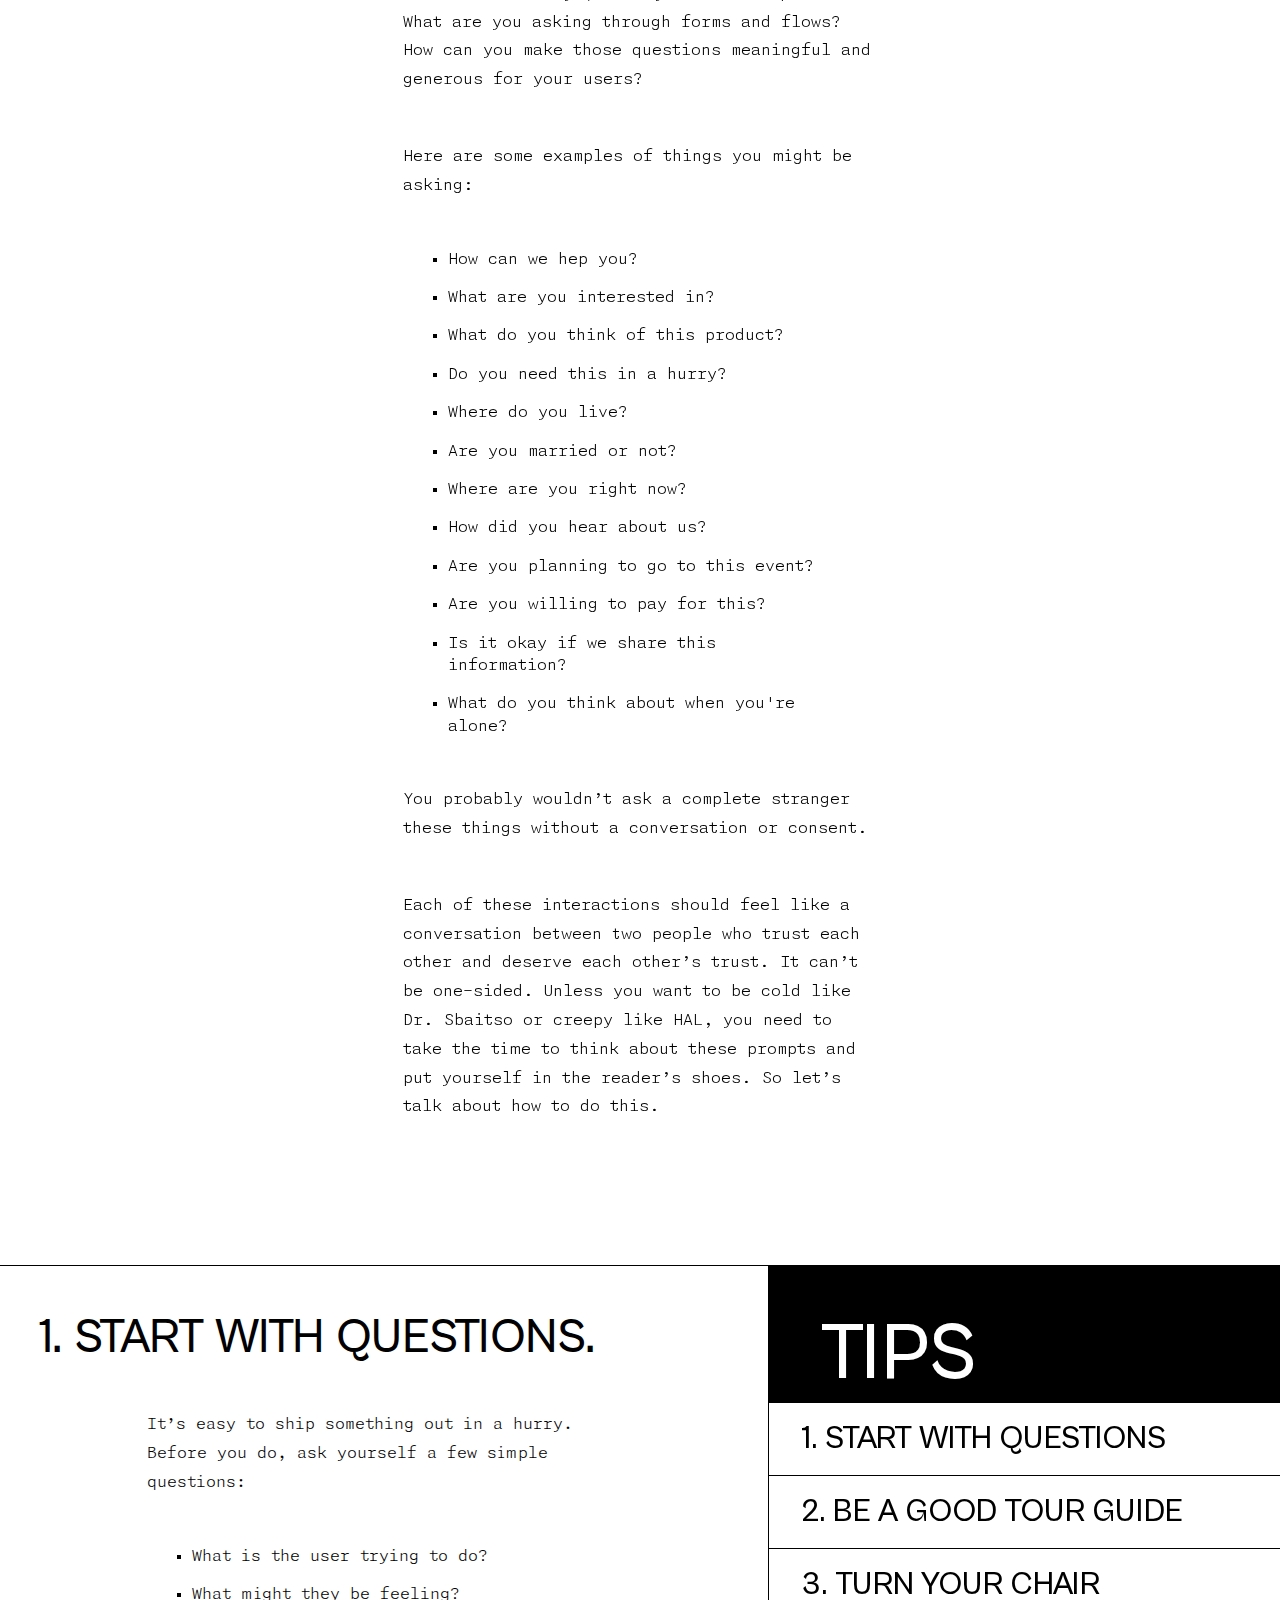
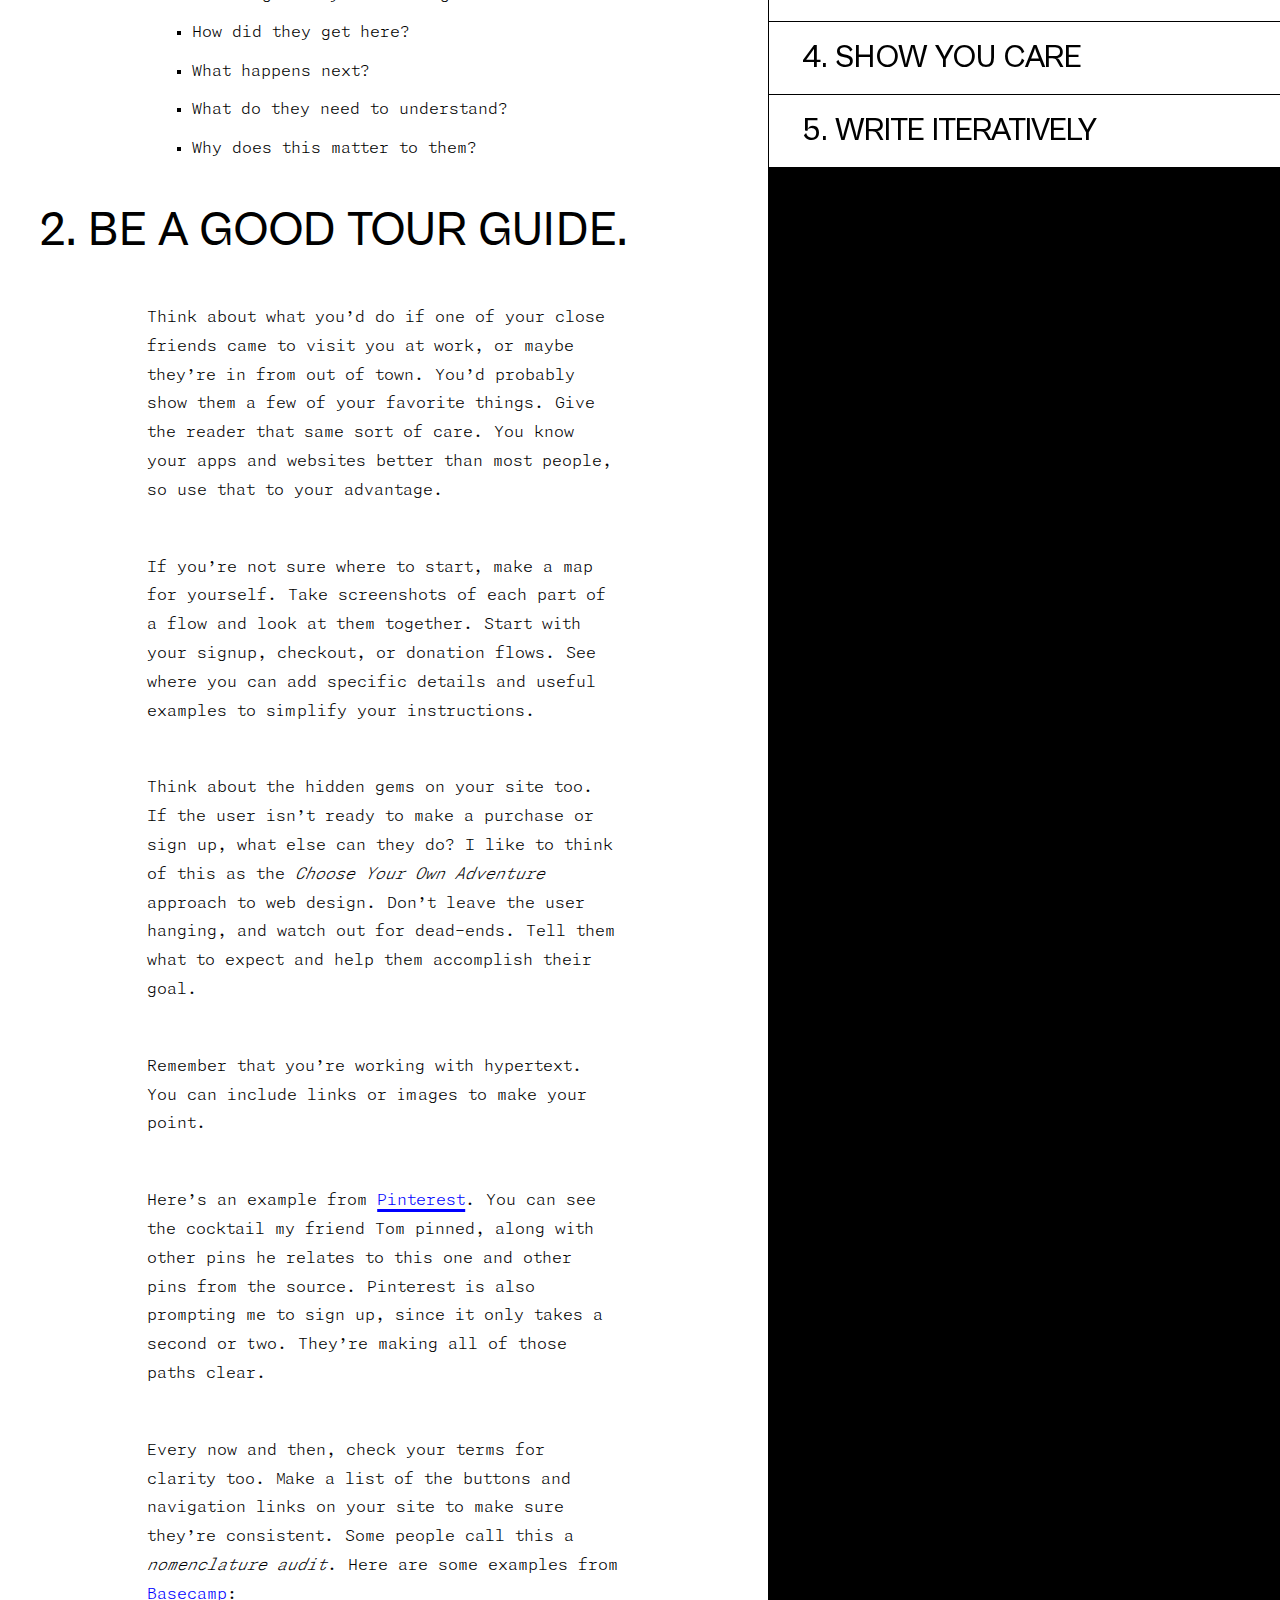
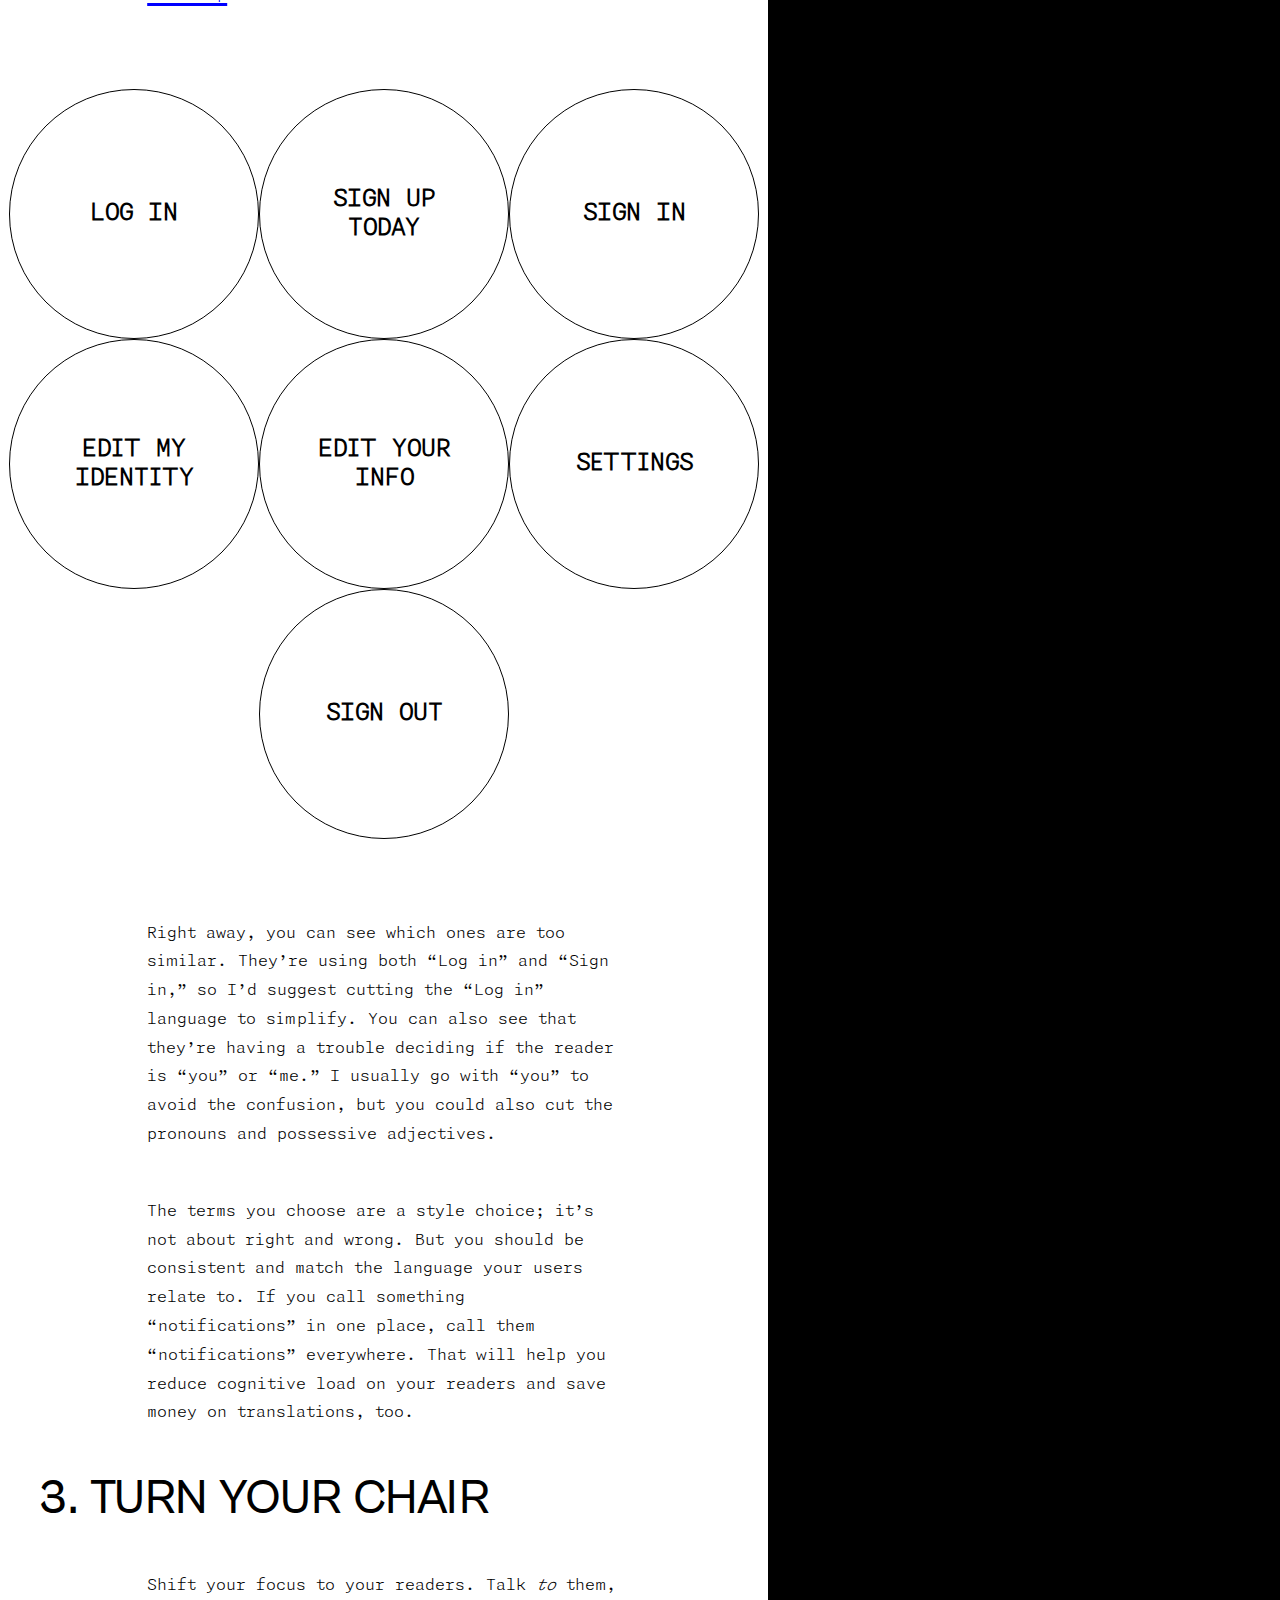
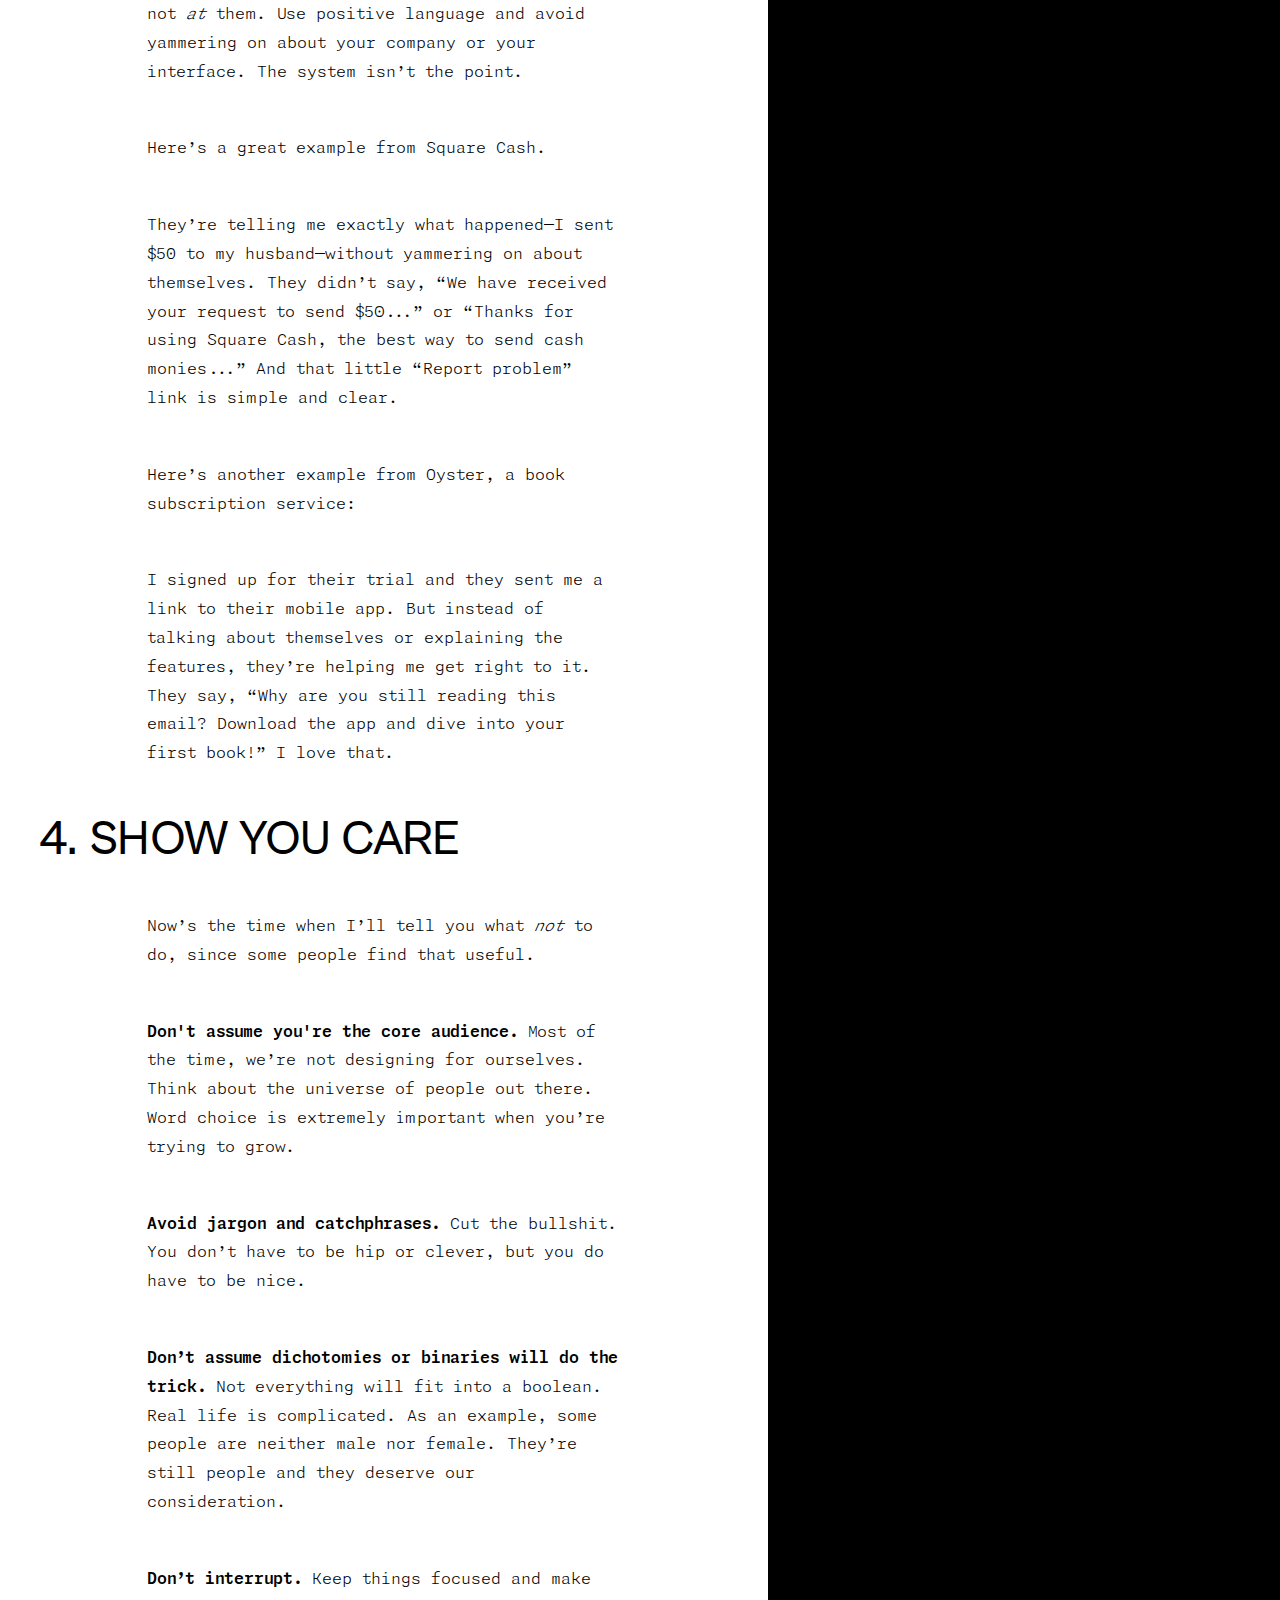
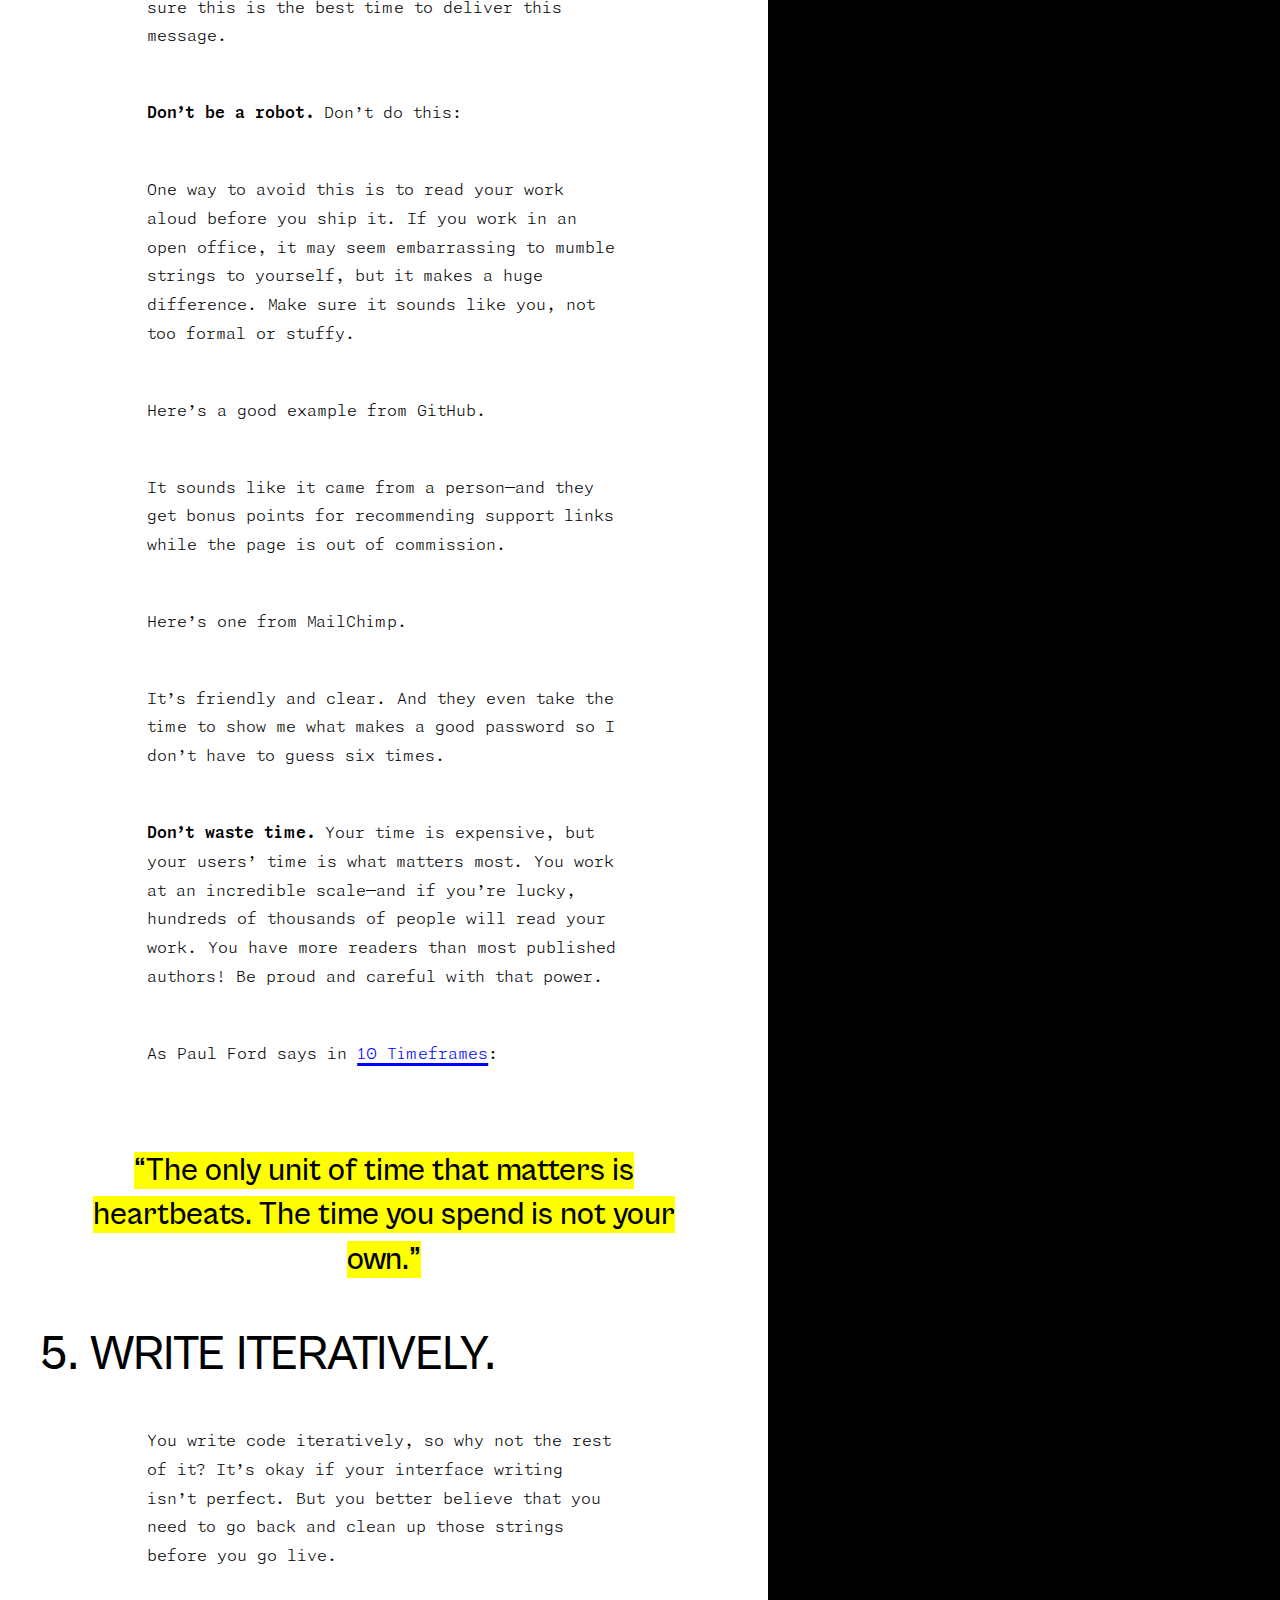
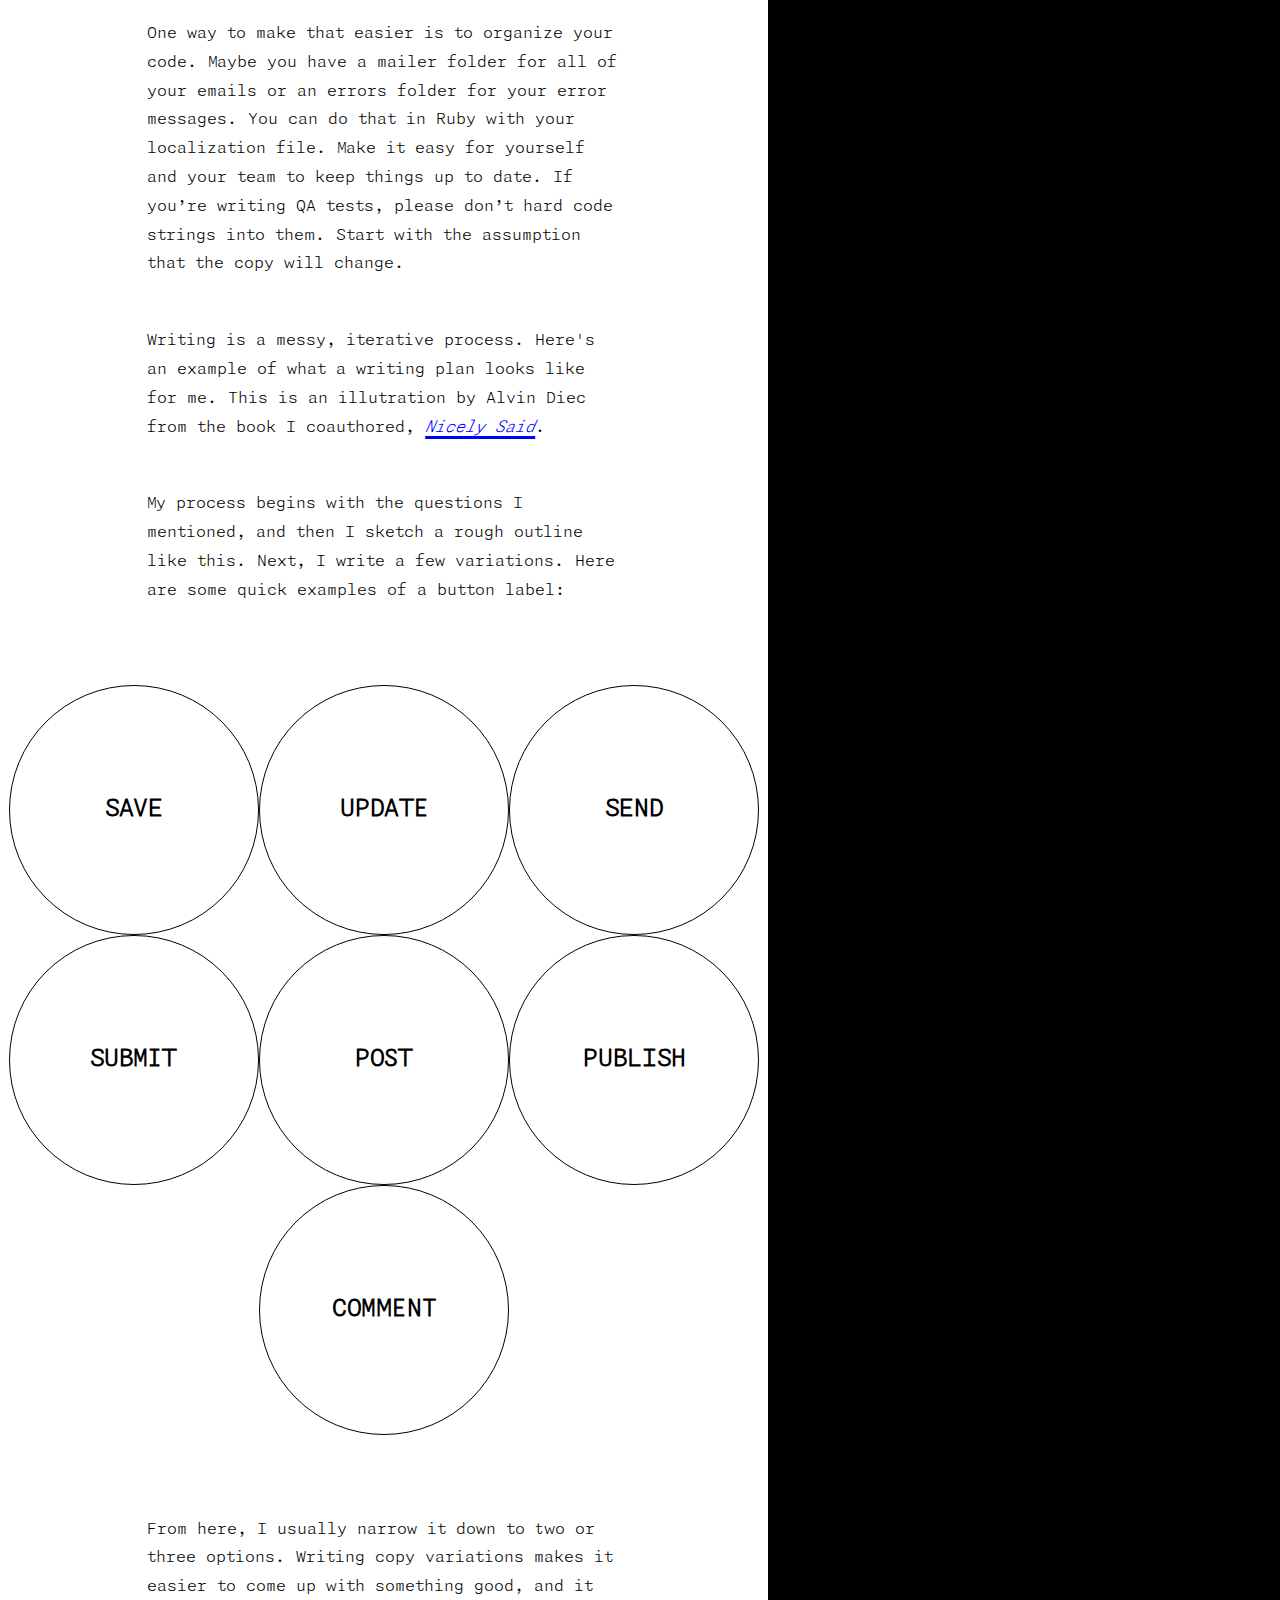
==== commit 2507108b: "styling" ====
--- a/interface-writing.html
+++ b/interface-writing.html
@@ -261,7 +261,7 @@
                             Every now and then, check your terms for clarity too. Make a list of the buttons and navigation links on your site to make sure they’re consistent. Some people call this a <em>nomenclature audit</em>. Here are some examples from <a href="https://basecamp.com/">Basecamp</a>:
                         </p>
     
-                        <ul class="ul-li_normal">
+                        <ul class="circle-container_content-style-three">
                             <li>Log in</li>
                             <li>Sign up today</li>
                             <li>Sign in</li>
@@ -383,7 +383,7 @@
                             My process begins with the questions I mentioned, and then I sketch a rough outline like this. Next, I write a few variations. Here are some quick examples of a button label:
                         </p>
     
-                        <ul class="ul-li_normal">
+                        <ul class="circle-container_content-style-three">
                             <li>Save</li>
                             <li>Update</li>
                             <li>Send</li>
--- a/common.css
+++ b/common.css
@@ -101,6 +101,7 @@
 
 html {
     scroll-behavior: smooth;
+    overflow-x: hidden;
 }
 
 body {
@@ -429,7 +430,6 @@
         text-transform: uppercase;
         
         margin: 0;
-        margin-bottom: -5%;
     }
 
     footer > ul { 
@@ -447,9 +447,18 @@
         border: var(--border-style);
     }
 
+    footer > ul > li:hover {
+        background-color: var(--accent-color);
+        transition: ease-in-out 0.3s;
+    }
+
     footer > ul > li > a {
         text-decoration: none;
         color: var(--dark-color);
+    }
+
+    footer > ul > li > a > span:nth-of-type(1) {
+        padding-left: 2rem;
     }
 
     footer > ul > li > a > span:nth-of-type(2) {
@@ -553,12 +562,12 @@
     .footer_red-pen-mark:before {
         content: "";
         position: absolute;
-        top: -1rem;
+        top: -0.25rem;
         z-index: 1000;
     
-        width: 120%;
-        height: 110%;
-        left: -0.5rem;
+        width: 100%;
+        height: 100%;
+        left: -0.15rem;
         
         padding: 0.1rem 0.25rem;
         border: red 5px solid;
@@ -571,10 +580,10 @@
         content: "";
         position: absolute;
         z-index: 1000;
-        top: -1rem;
-    
-        width: 120%;
-        height: 110%;
+        top: -0.15rem;
+    
+        width: 100%;
+        height: 100%;
         left: -0.5rem;
        
         padding: 0.1rem 0.25rem;
@@ -652,10 +661,6 @@
         font-family: var(--main-font);
         text-transform: uppercase;
         font-size: x-large;
-
-        /* position: sticky;
-        top: 0;
-        z-index: 10; */
     }
 
     .circle-container > li {
@@ -673,6 +678,42 @@
         height: 300px;
         background-color: var(--dark-color);
         color: var(--light-color);
+    }
+
+    .circle-container_content-style-three {
+        display: flex;
+        flex-direction: row;
+        flex-wrap: wrap;
+        justify-content: center;
+        align-items: center;
+        align-content: center;
+
+        margin-top: var(--section-margin-top);
+        margin-bottom: var(--section-margin-bottom);
+
+        font-family: var(--main-font);
+        text-transform: uppercase;
+        font-size: x-large;
+    }
+
+    .circle-container_content-style-three > li {
+        border-radius: 100%;
+        position: relative;
+    
+        display: flex;
+        
+        justify-content: center;
+        align-items: center;
+        text-align: center;
+        margin: 0;
+        padding: 2rem;
+
+        border: var(--border-style);
+        width: 250px;
+        height: 250px;
+        background-color: var(--light-color);
+        color: var(--dark-color);
+        font-weight: 800;
     }
 
     .container_style-three {
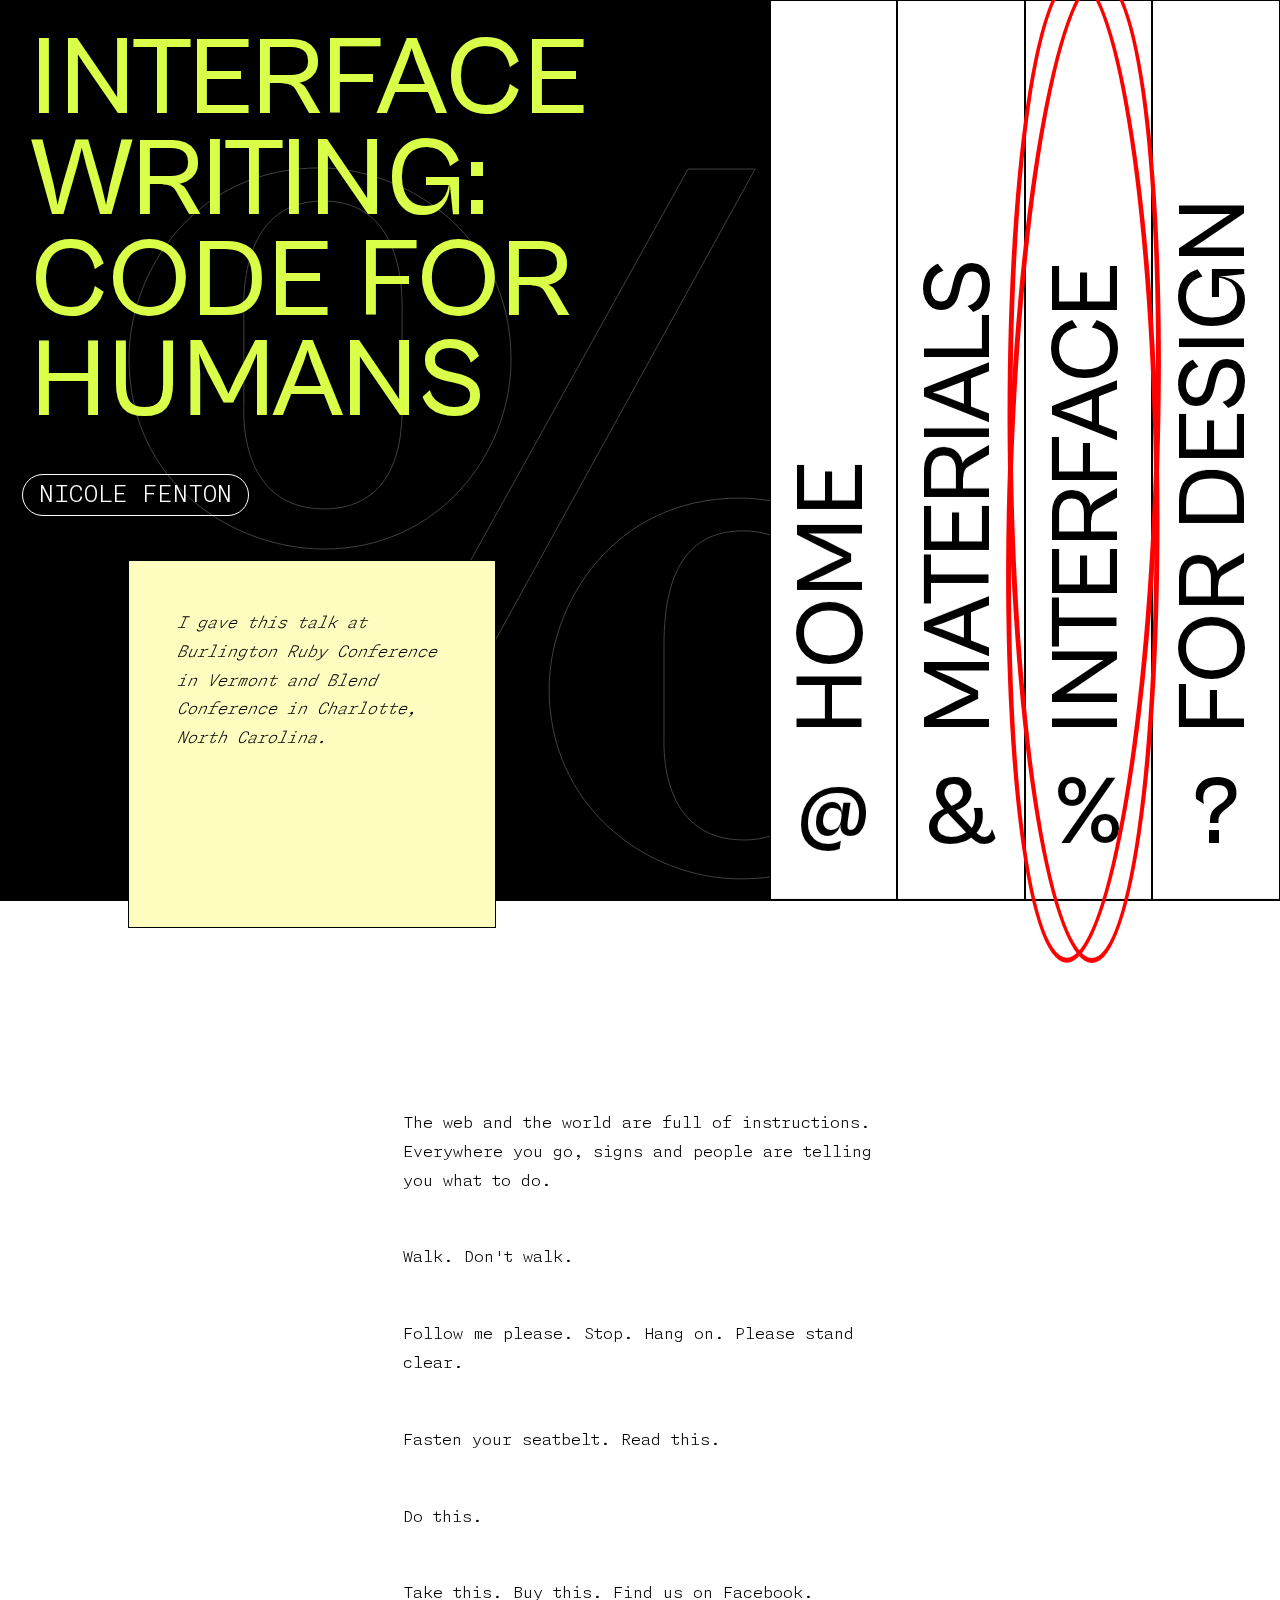
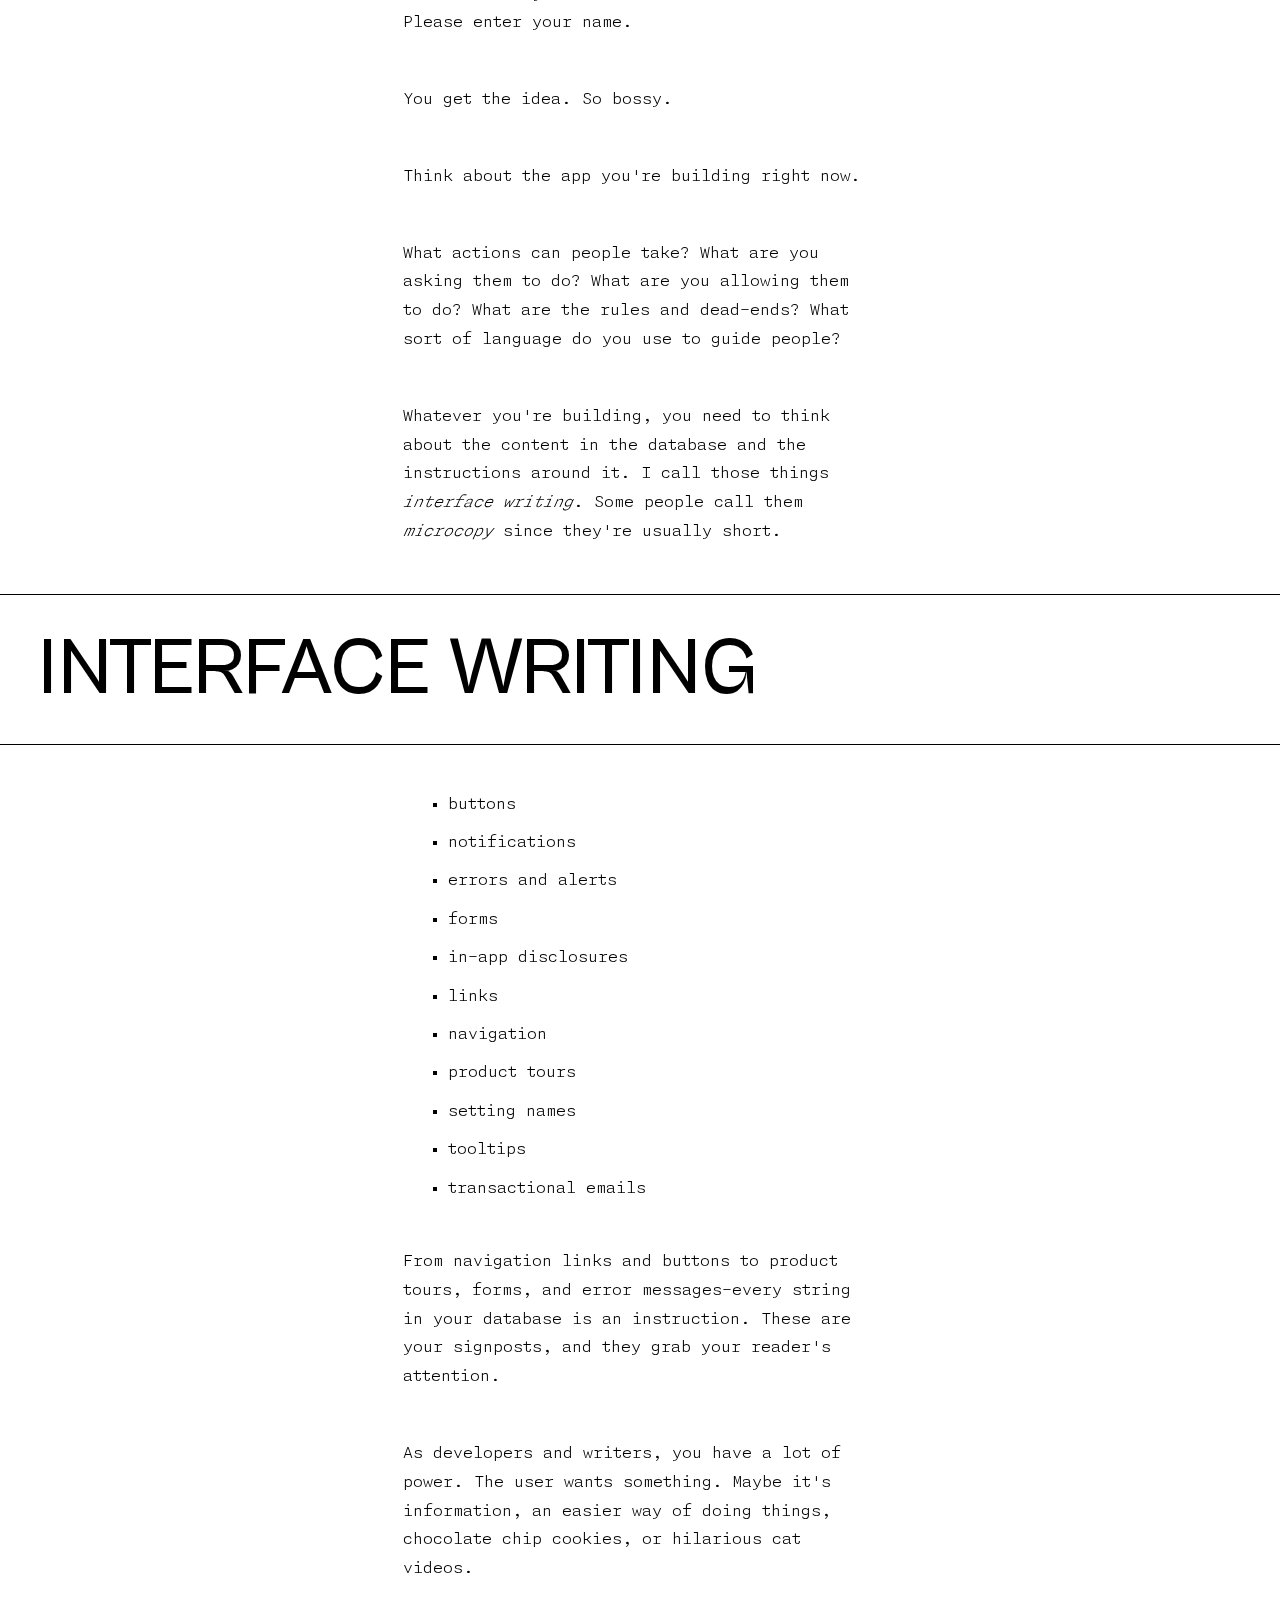
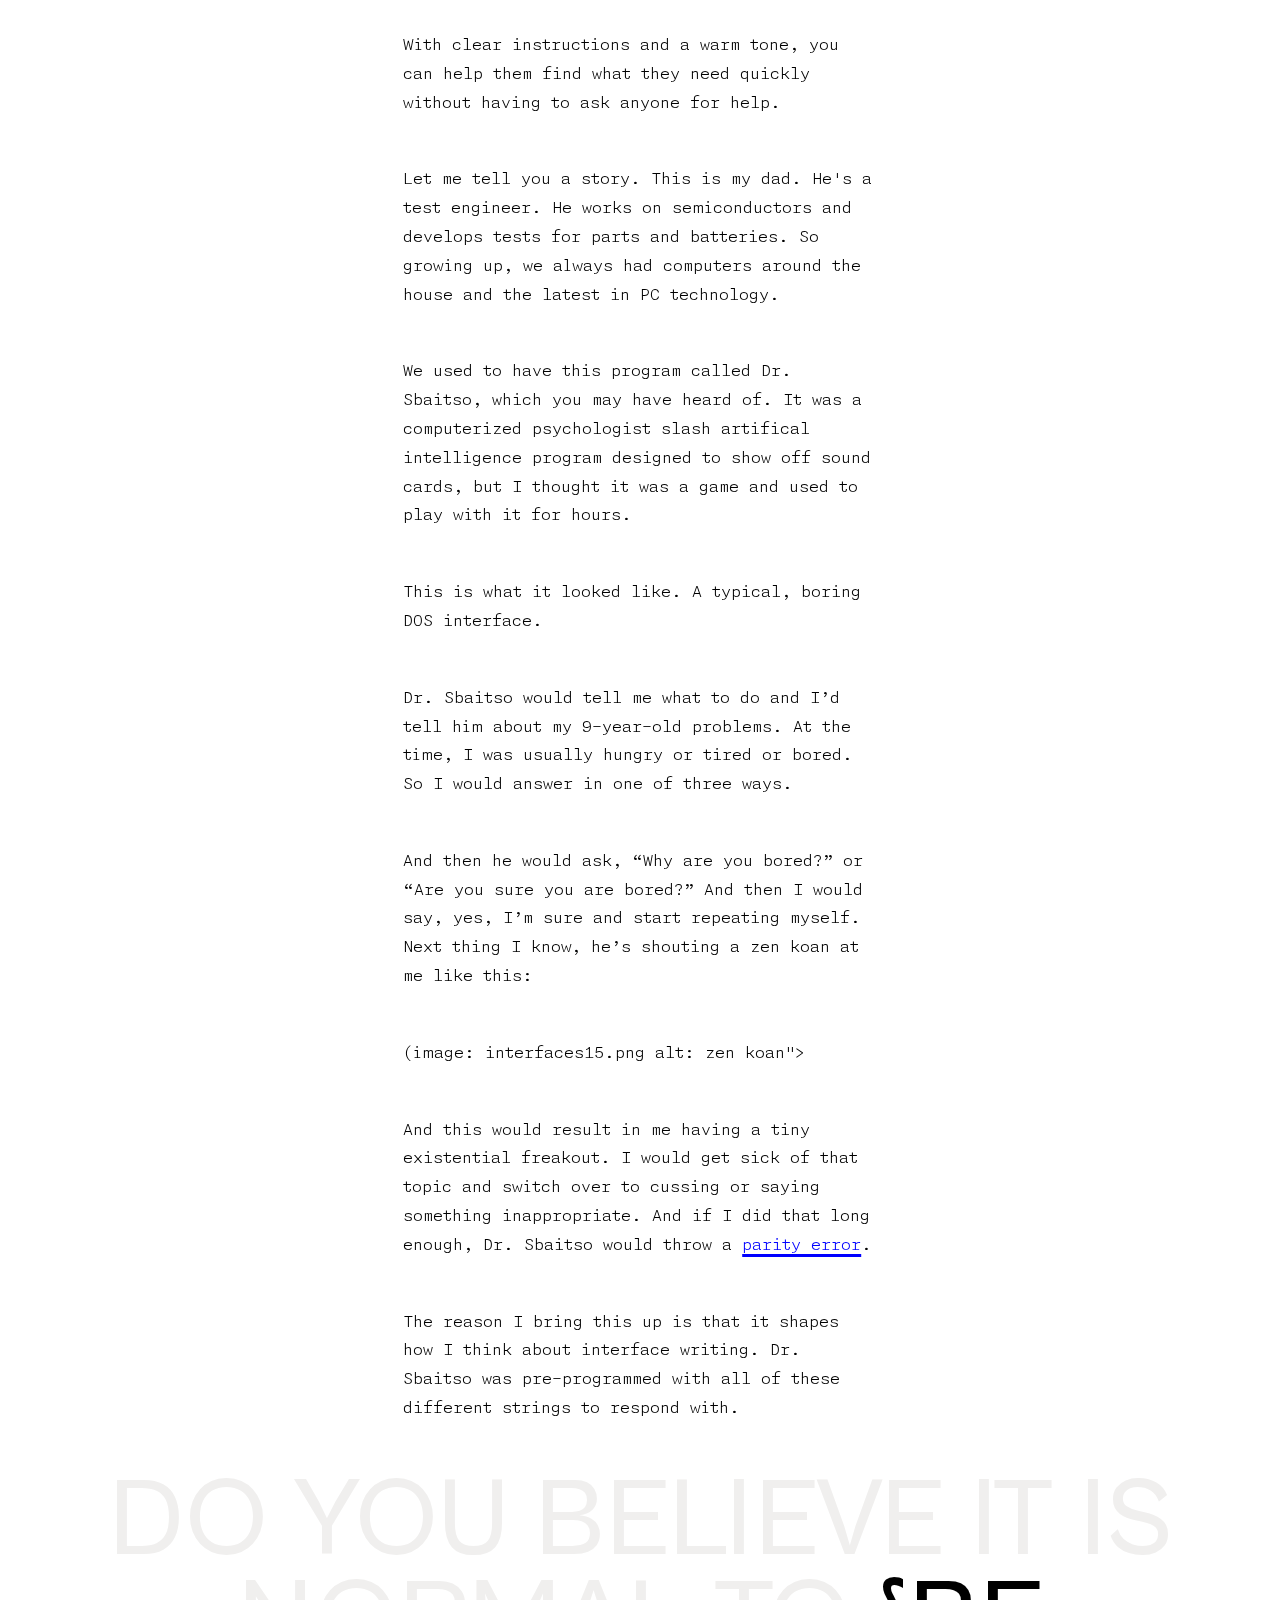
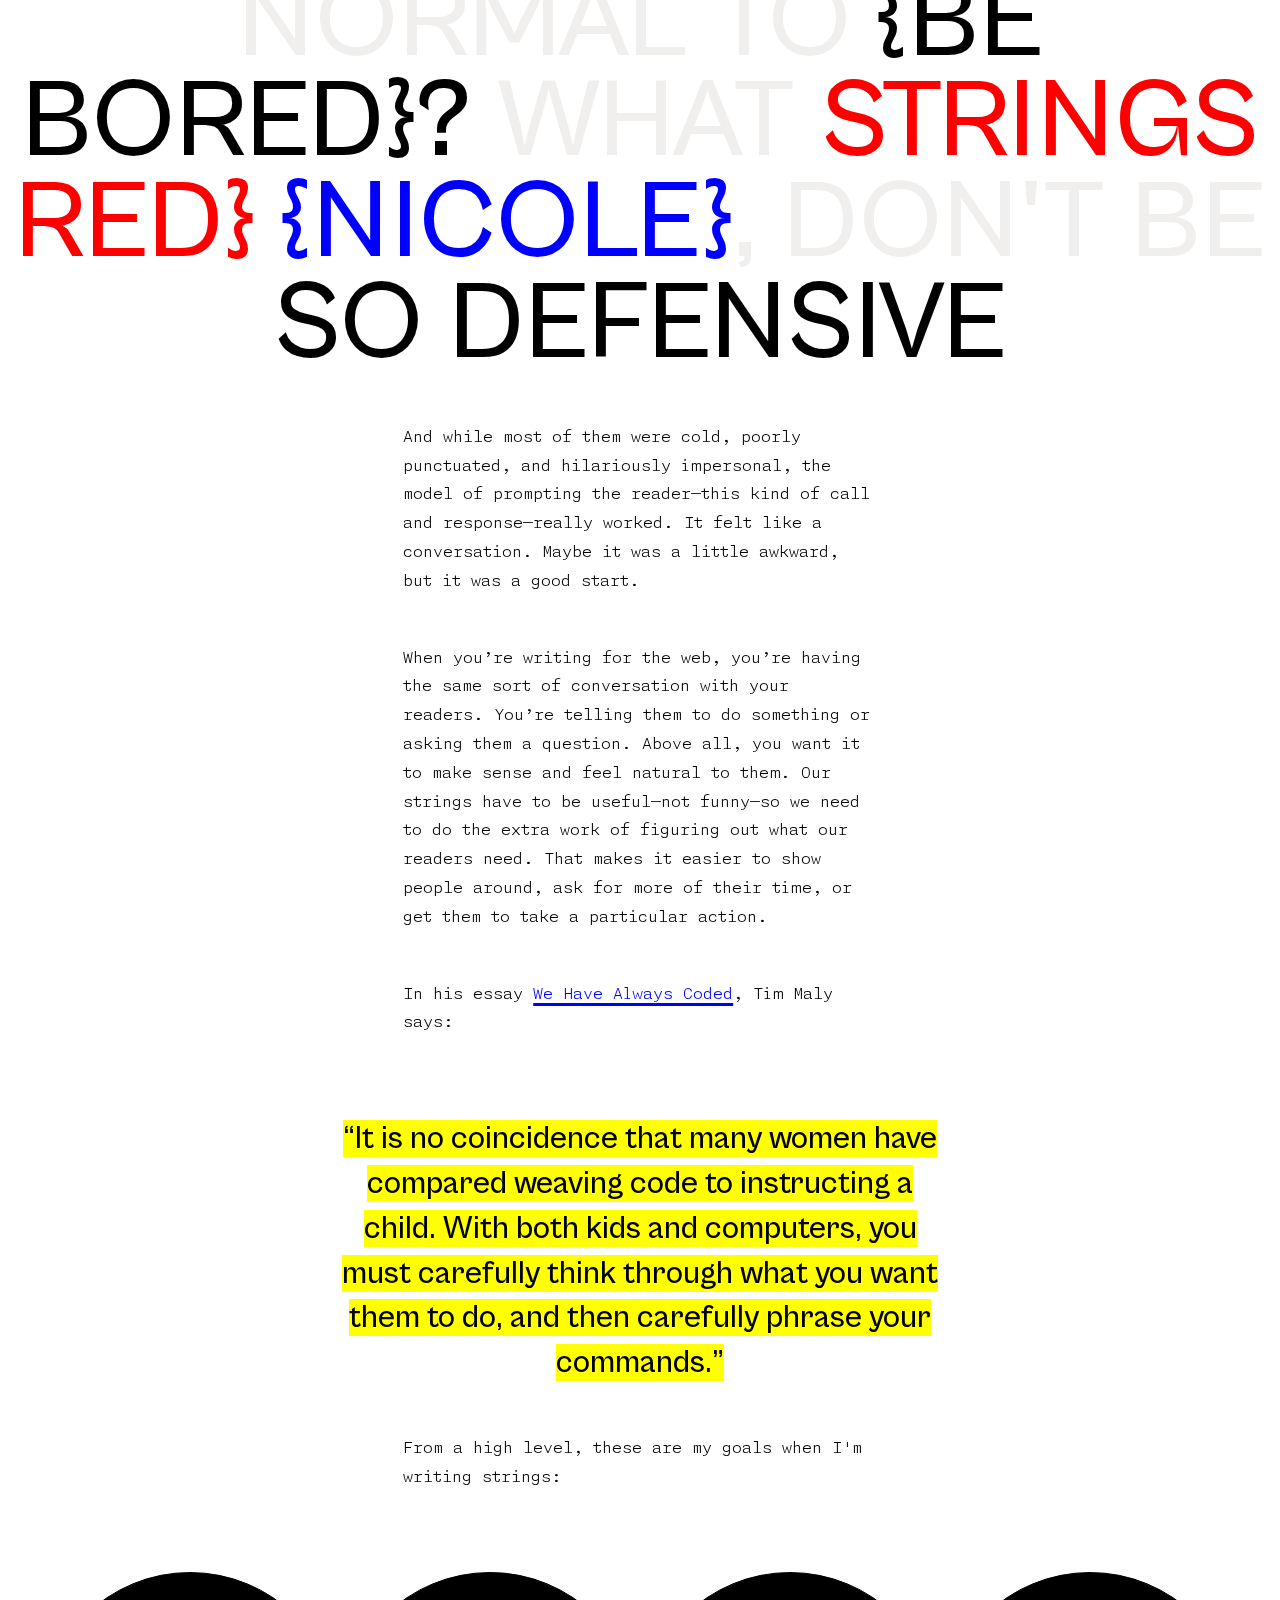
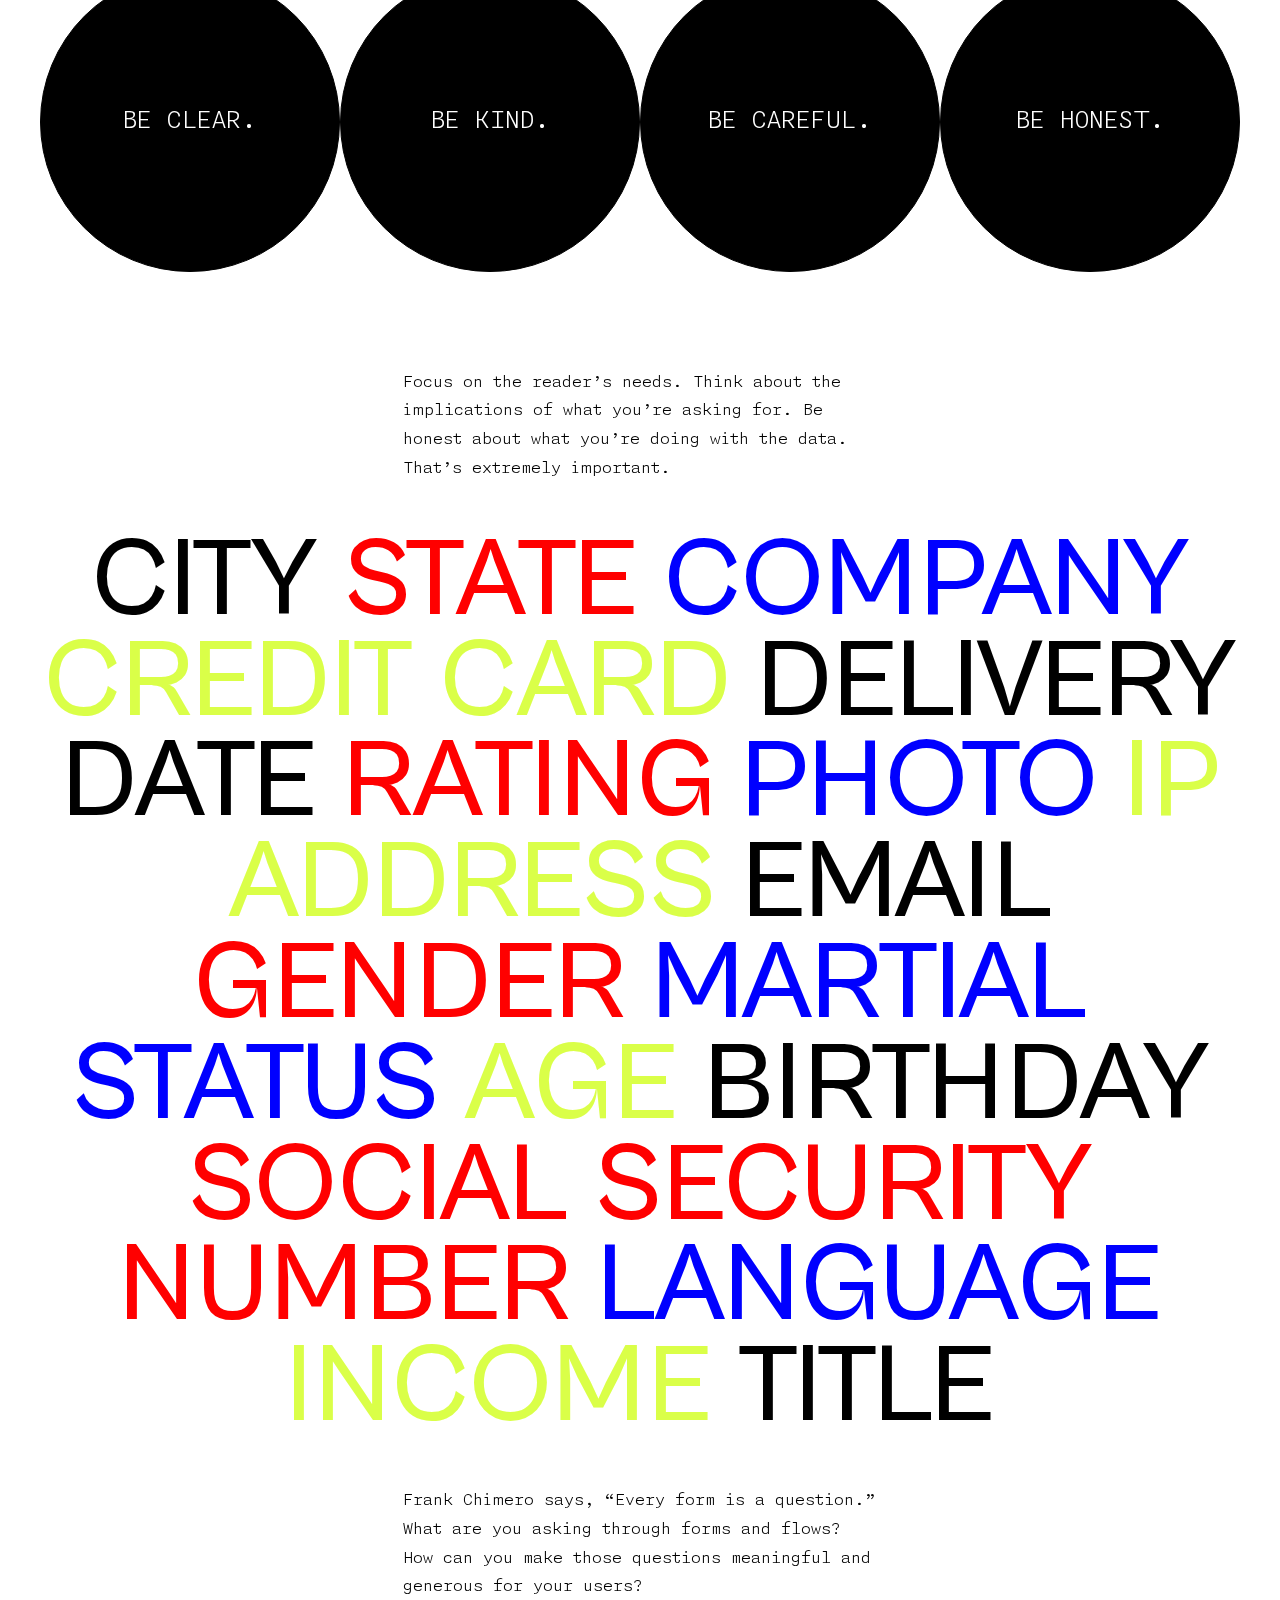
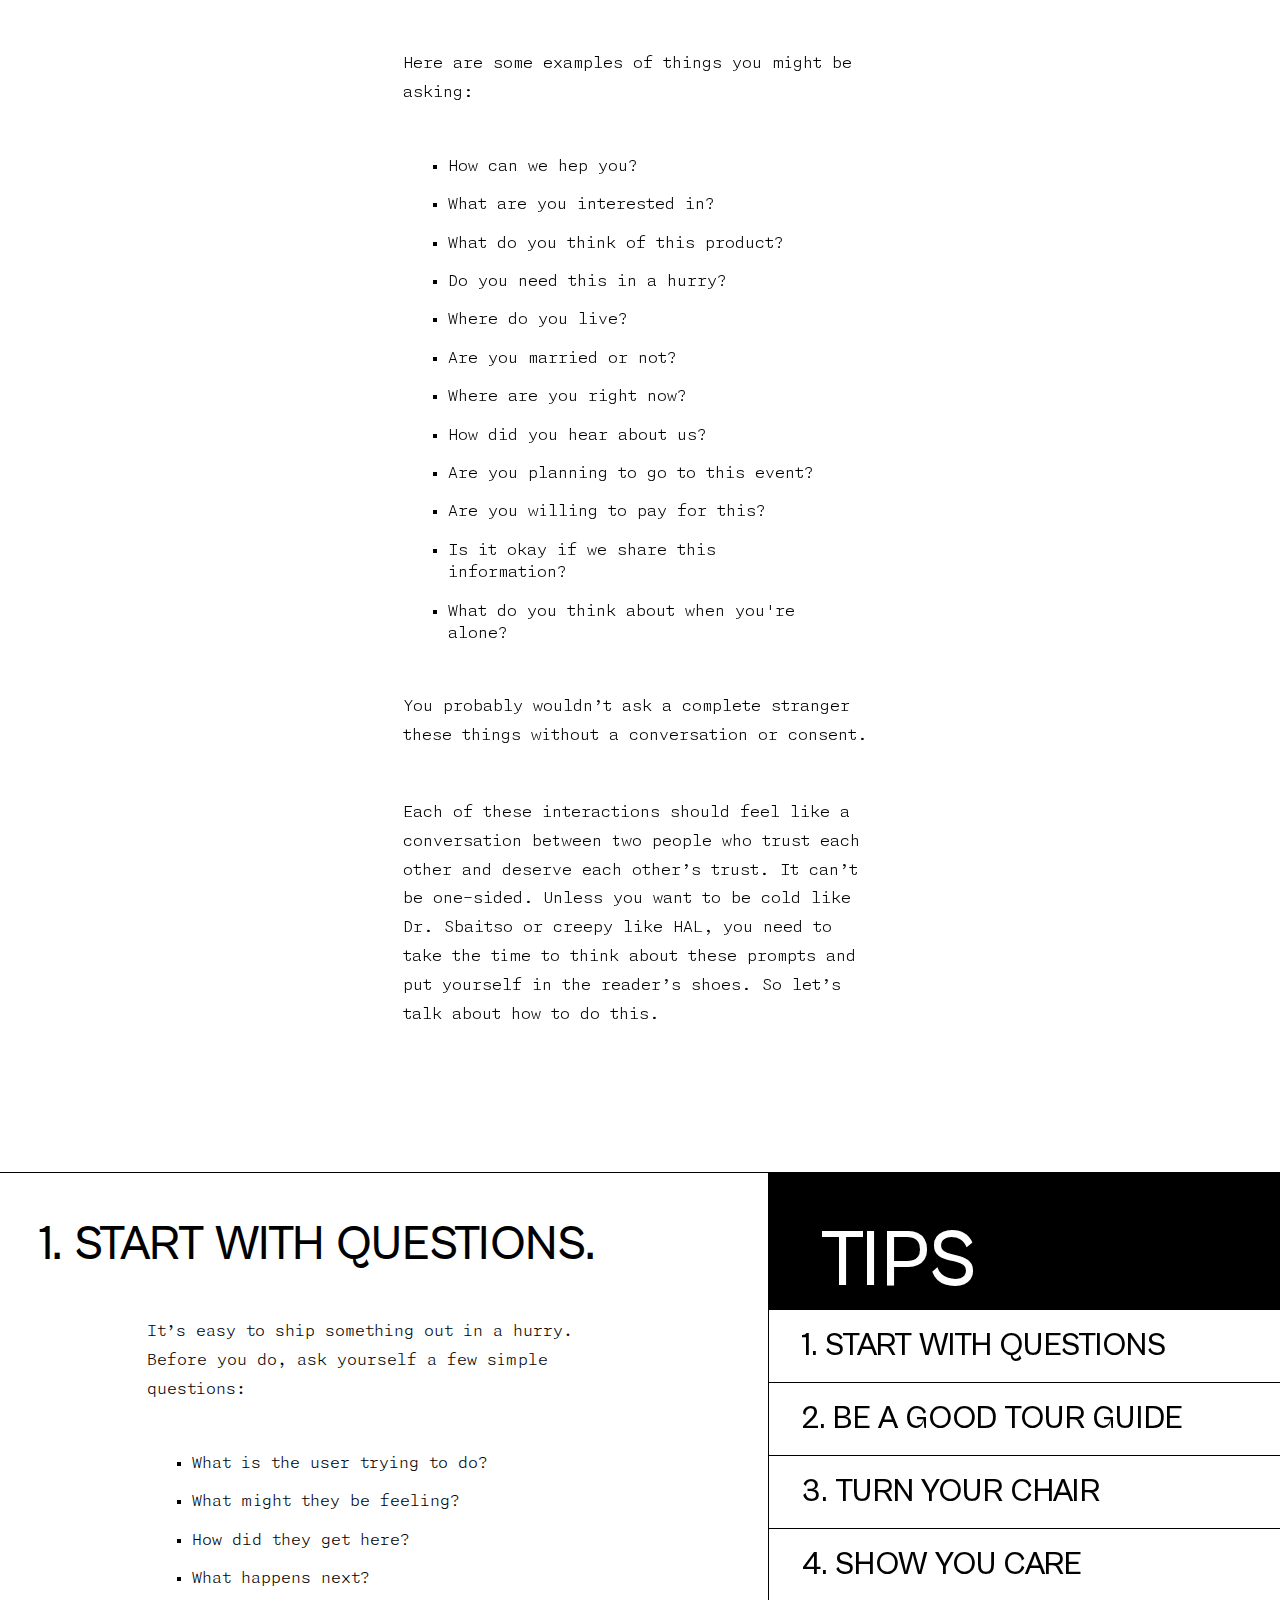
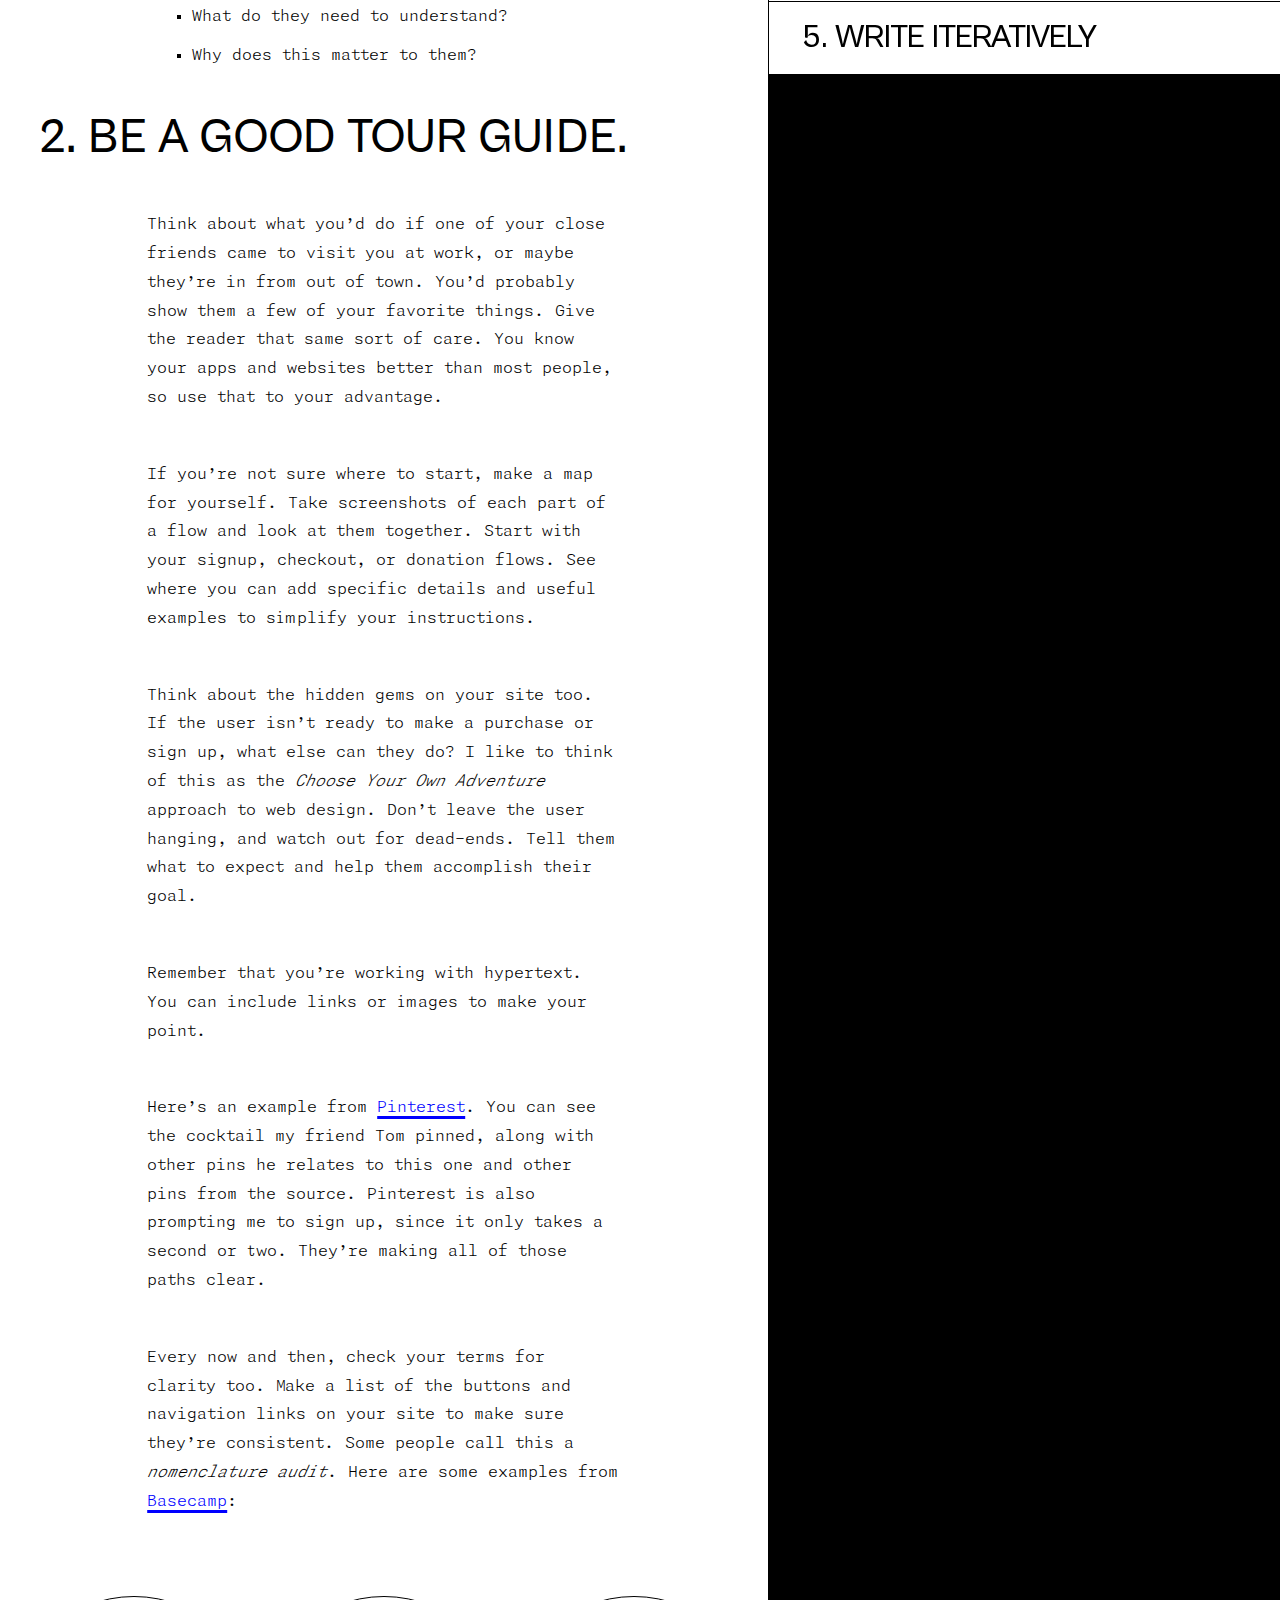
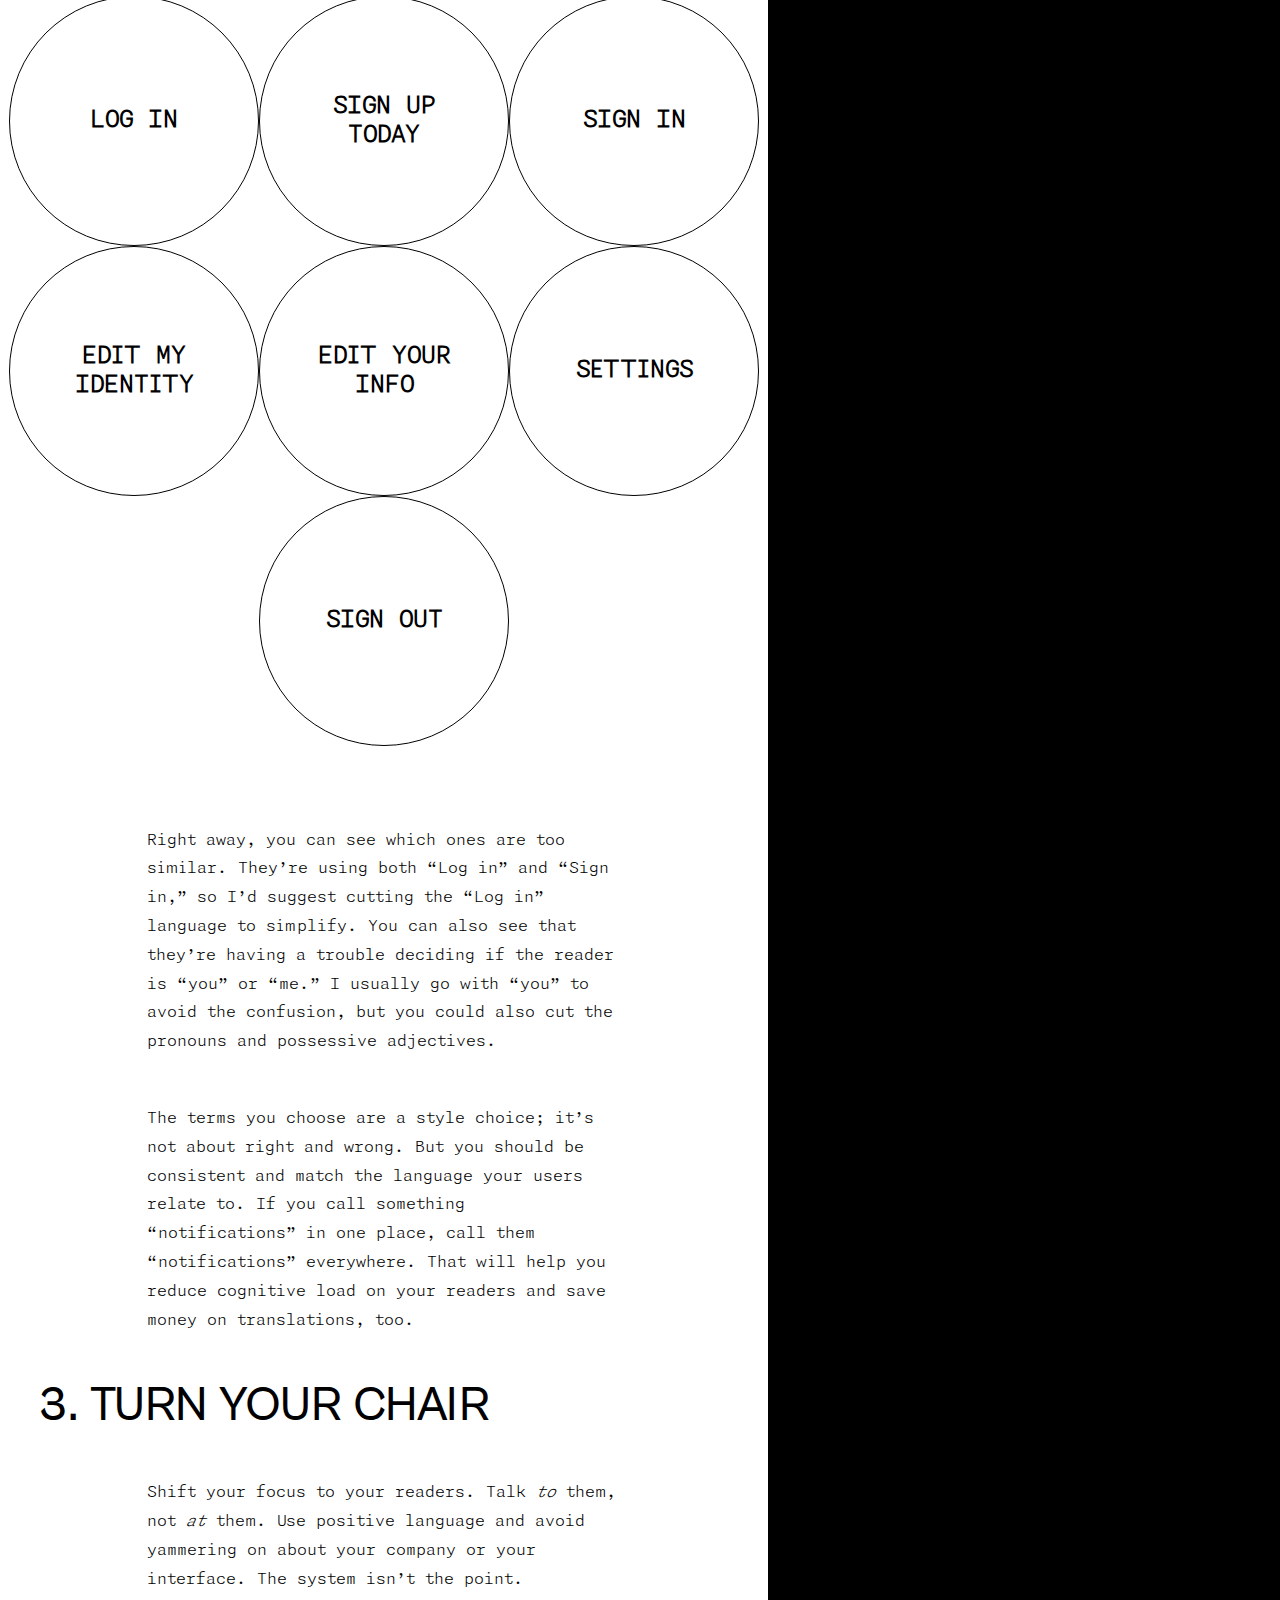
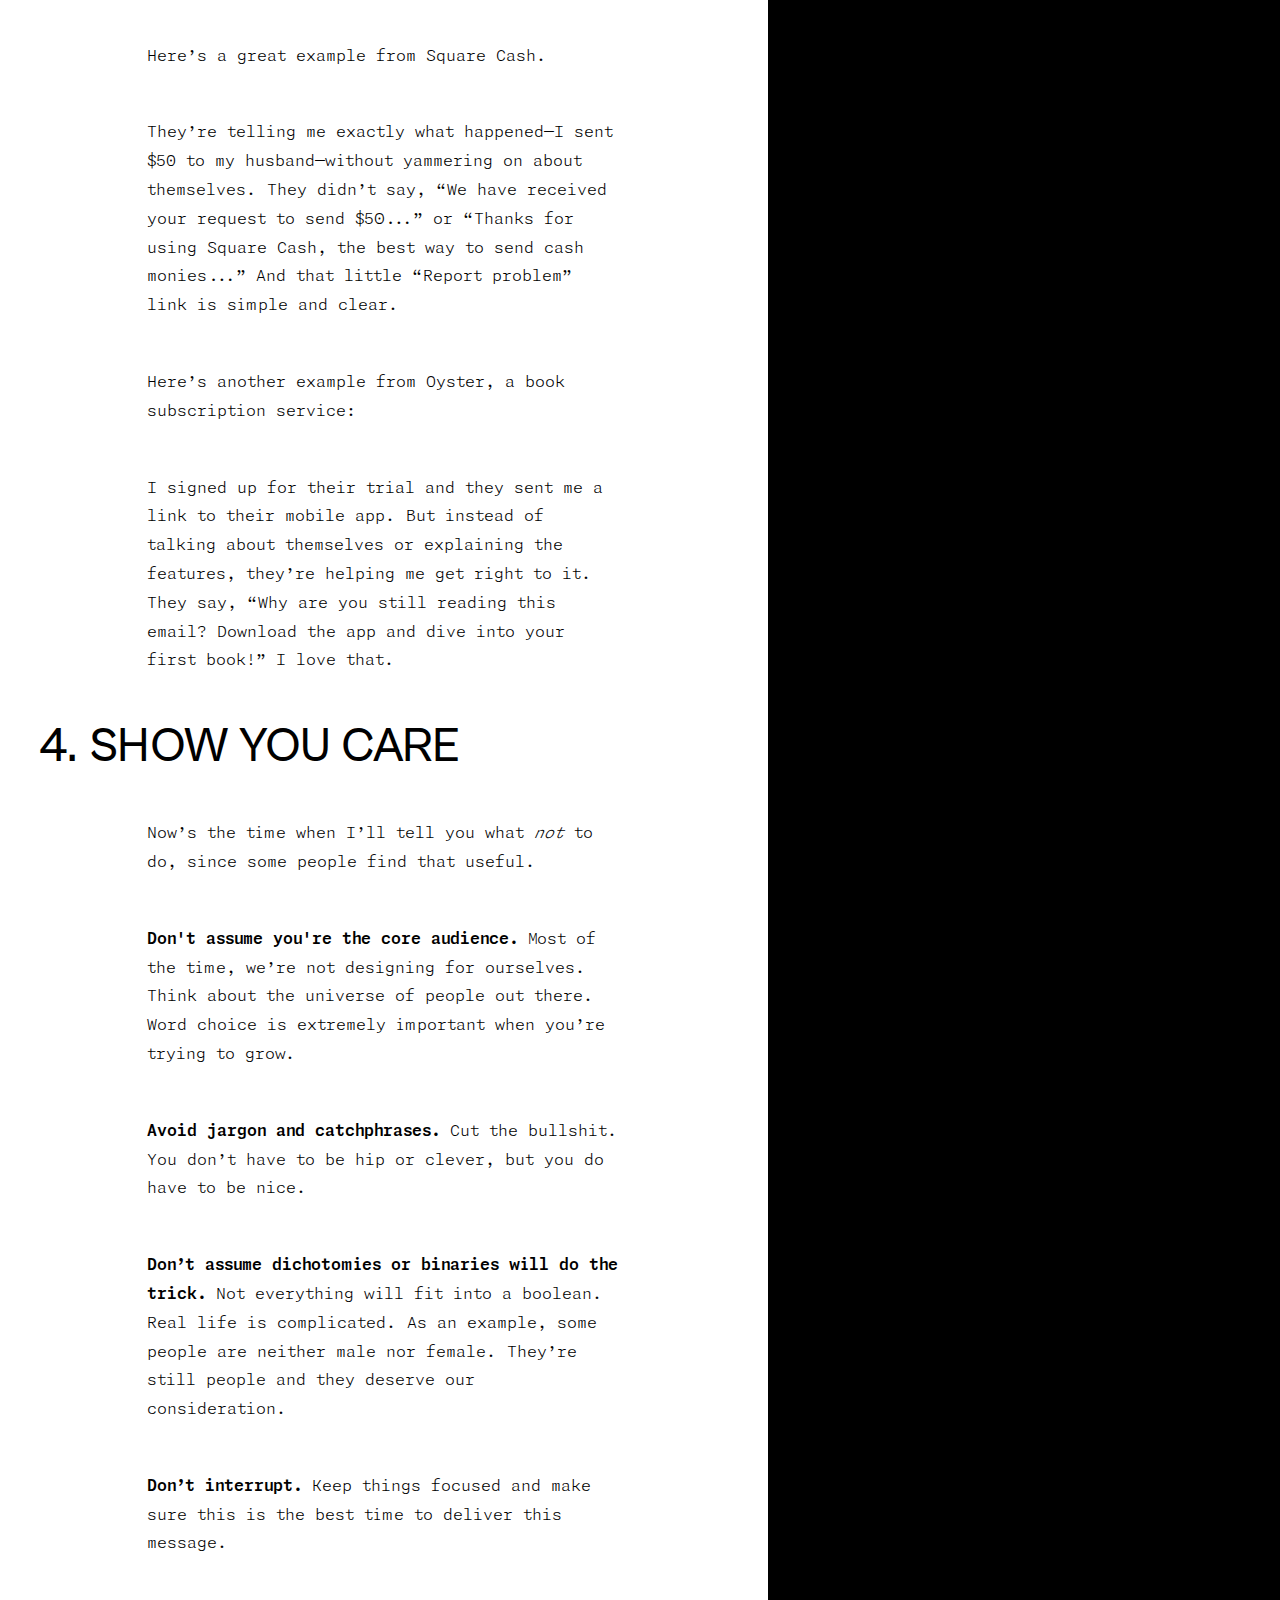
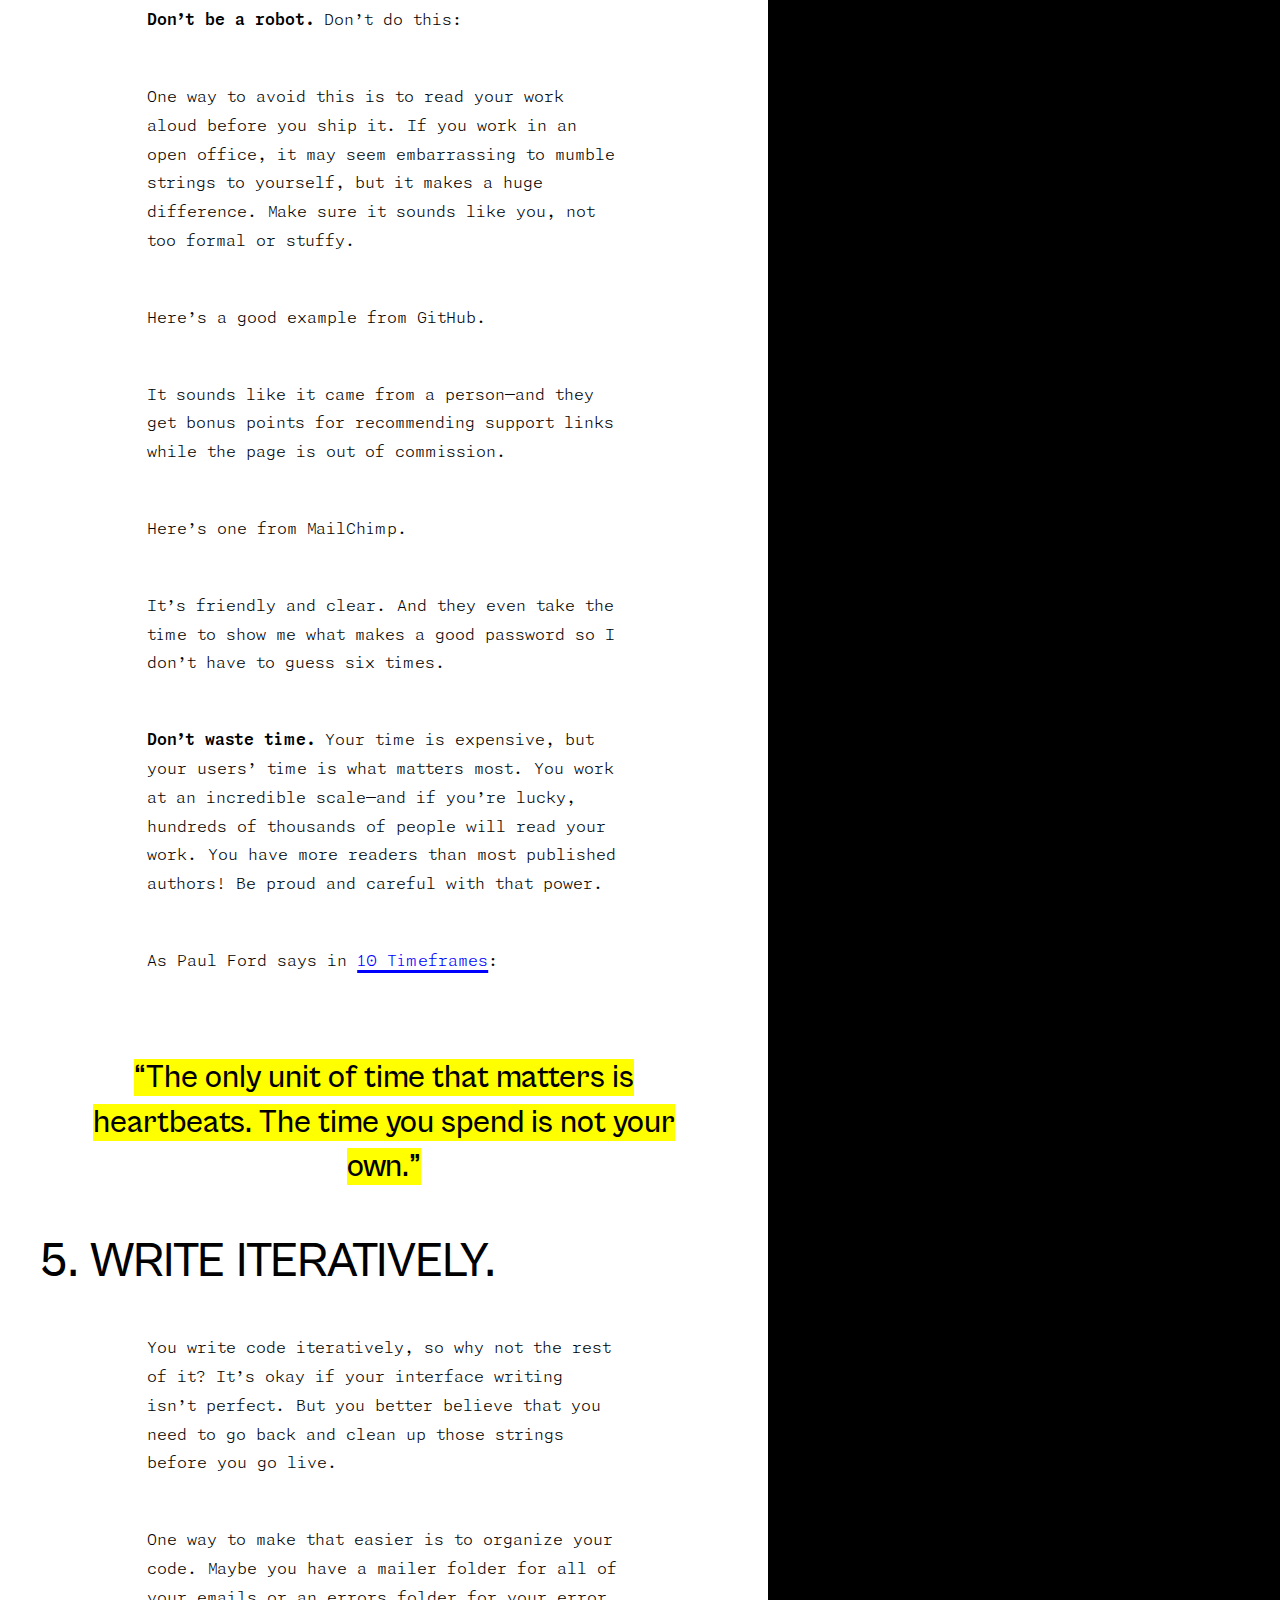
==== commit b9645ba8: "text imagery creation" ====
--- a/interface-writing.html
+++ b/interface-writing.html
@@ -124,8 +124,14 @@
                     <p>
                         The reason I bring this up is that it shapes how I think about interface writing. Dr. Sbaitso was pre-programmed with all of these different strings to respond with.
                     </p>
-    
+
                     <!-- text imagery "DO YOU BELIEVE IT IS NORMAL TO {BE BORED}? WHAT Strings RED} {NICOLE}, DON'T BE SO DEFENSIVE -->
+
+                    <div>
+                        <p class="text-imagery_interface-writing">
+                            DO YOU BELIEVE IT IS NORMAL TO <span class="black-color">{BE BORED}?</span> WHAT <span class="red-color">Strings RED}</span> <span class="blue-color">{NICOLE}</span>, DON'T BE <span class="black-color">SO DEFENSIVE</span>
+                        </p>
+                    </div>
     
                     <p>
                         And while most of them were cold, poorly punctuated, and hilariously impersonal, the model of prompting the reader—this kind of call and response—really worked. It felt like a conversation. Maybe it was a little awkward, but it was a good start.
@@ -157,6 +163,12 @@
                     </p>
     
                     <!-- text imagery CITY STATE COMPANY CREDIT CARD DELIVERY DATE RATING PHOTO IP ADDRESS EMAIL GENDER MARTIAL STATUS AGE BIRTHDAY SOCIAL SECURITY NUMBER LANGUAGE INCOME TITLE -->
+
+                    <div>
+                        <p class="text-imagery_interface-writing">
+                            <span class="black-color">CITY</span> <span class="red-color">STATE</span> <span class="blue-color">COMPANY</span> <span class="accent-color">CREDIT CARD</span> <span class="black-color">DELIVERY DATE</span> <span class="red-color">RATING</span> <span class="blue-color">PHOTO</span> <span class="accent-color">IP ADDRESS</span> <span class="black-color">EMAIL</span> <span class="red-color">GENDER</span> <span class="blue-color">MARTIAL STATUS</span> <span class="accent-color">AGE</span> <span class="black-color">BIRTHDAY</span> <span class="red-color">SOCIAL SECURITY NUMBER</span> <span class="blue-color">LANGUAGE</span> <span class="accent-color">INCOME</span> <span class="black-color">TITLE</span>
+                        </p>
+                    </div>
     
                     <p>
                         Frank Chimero says, “Every form is a question.” What are you asking through forms and flows? How can you make those questions meaningful and generous for your users?
--- a/common.css
+++ b/common.css
@@ -572,7 +572,7 @@
         padding: 0.1rem 0.25rem;
         border: red 5px solid;
     
-        transform: rotate(2deg);
+        transform: rotate(1deg);
         border-radius: 100%;
     }
     
@@ -810,4 +810,33 @@
         margin: auto;
         margin-bottom: var(--ul-margin-bottom);
     }
+
+    .text-imagery_interface-writing {
+        font-family: var(--heading-font);
+        font-size: 7rem;
+        text-transform: uppercase;
+        line-height: 90%;
+        text-align: center;
+        color: var(--gray-color);
+
+        margin: 0;
+        margin: auto;
+        width: 100vw;
+    }
+
+    .black-color {
+        color: var(--dark-color);
+    }
+
+    .red-color {
+        color: red;
+    }
+
+    .blue-color {
+        color: blue;
+    }
+
+    .accent-color {
+        color: var(--accent-color);
+    }
 }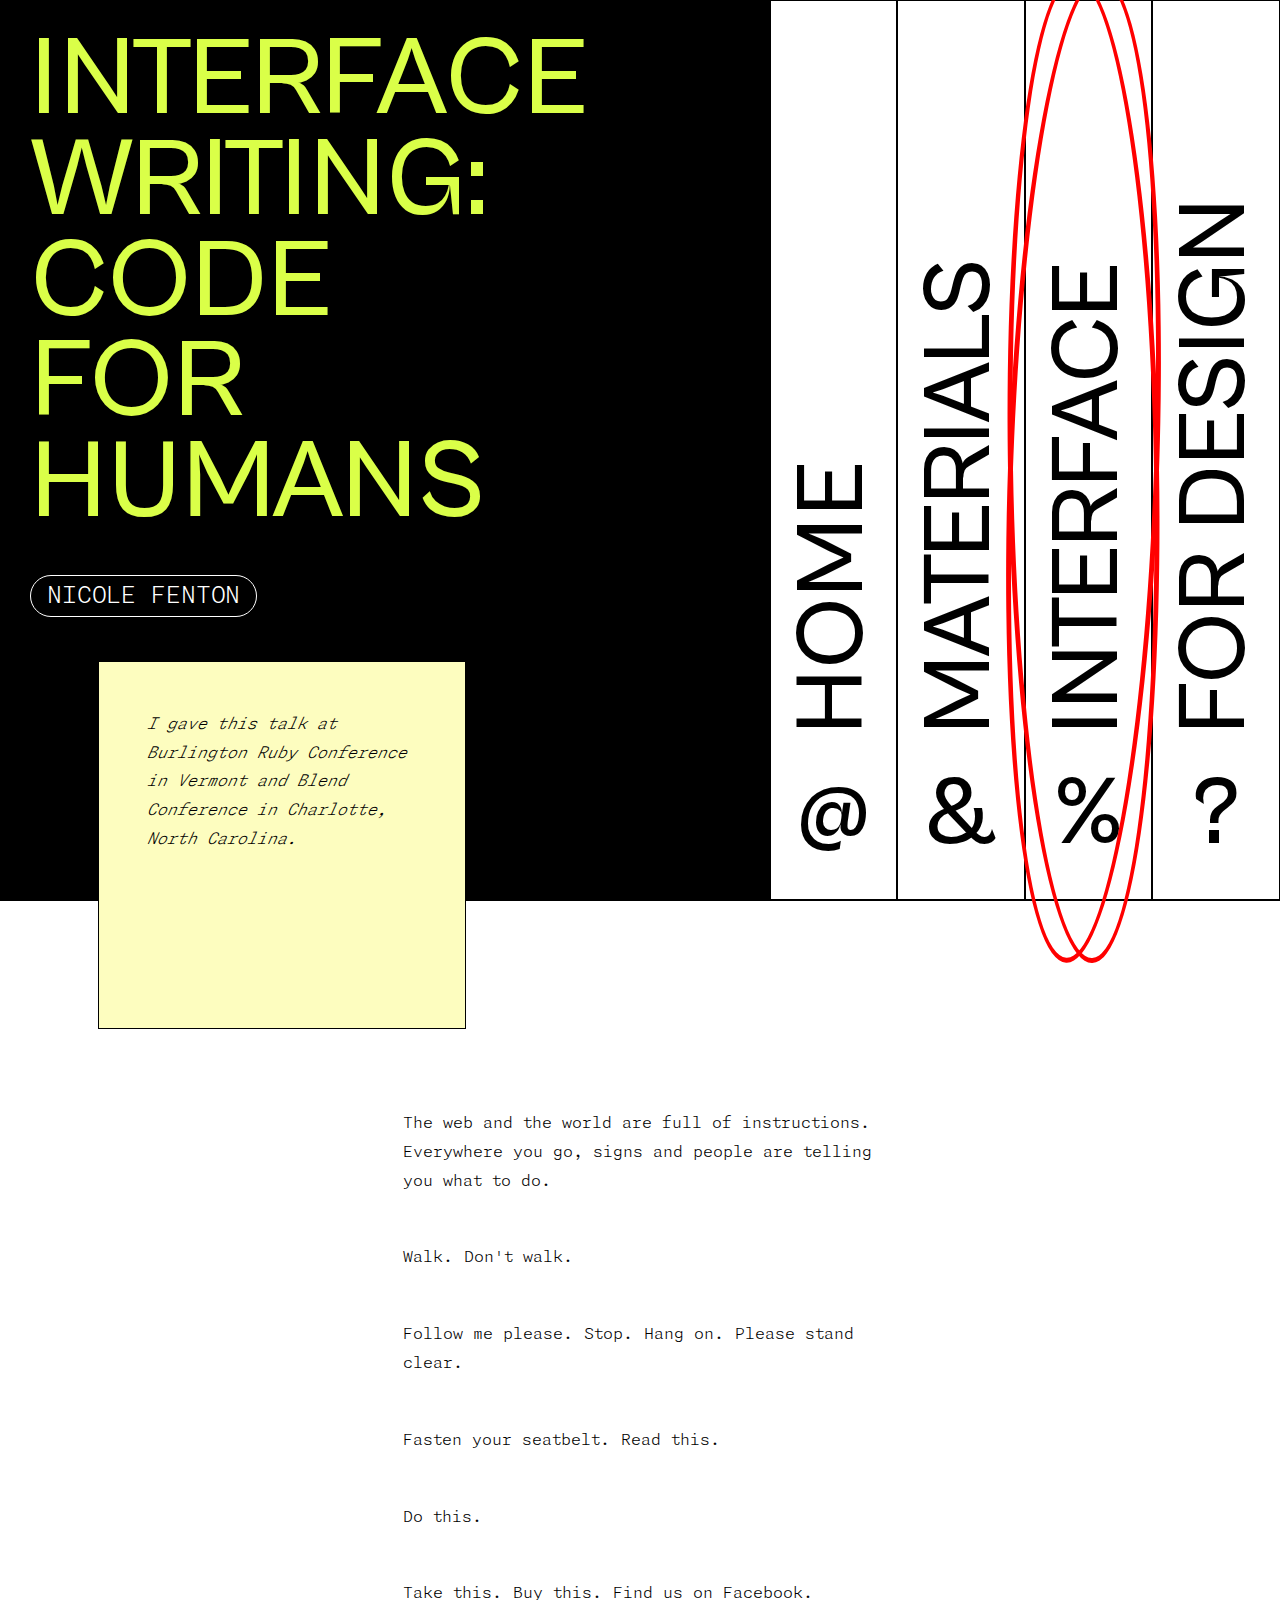
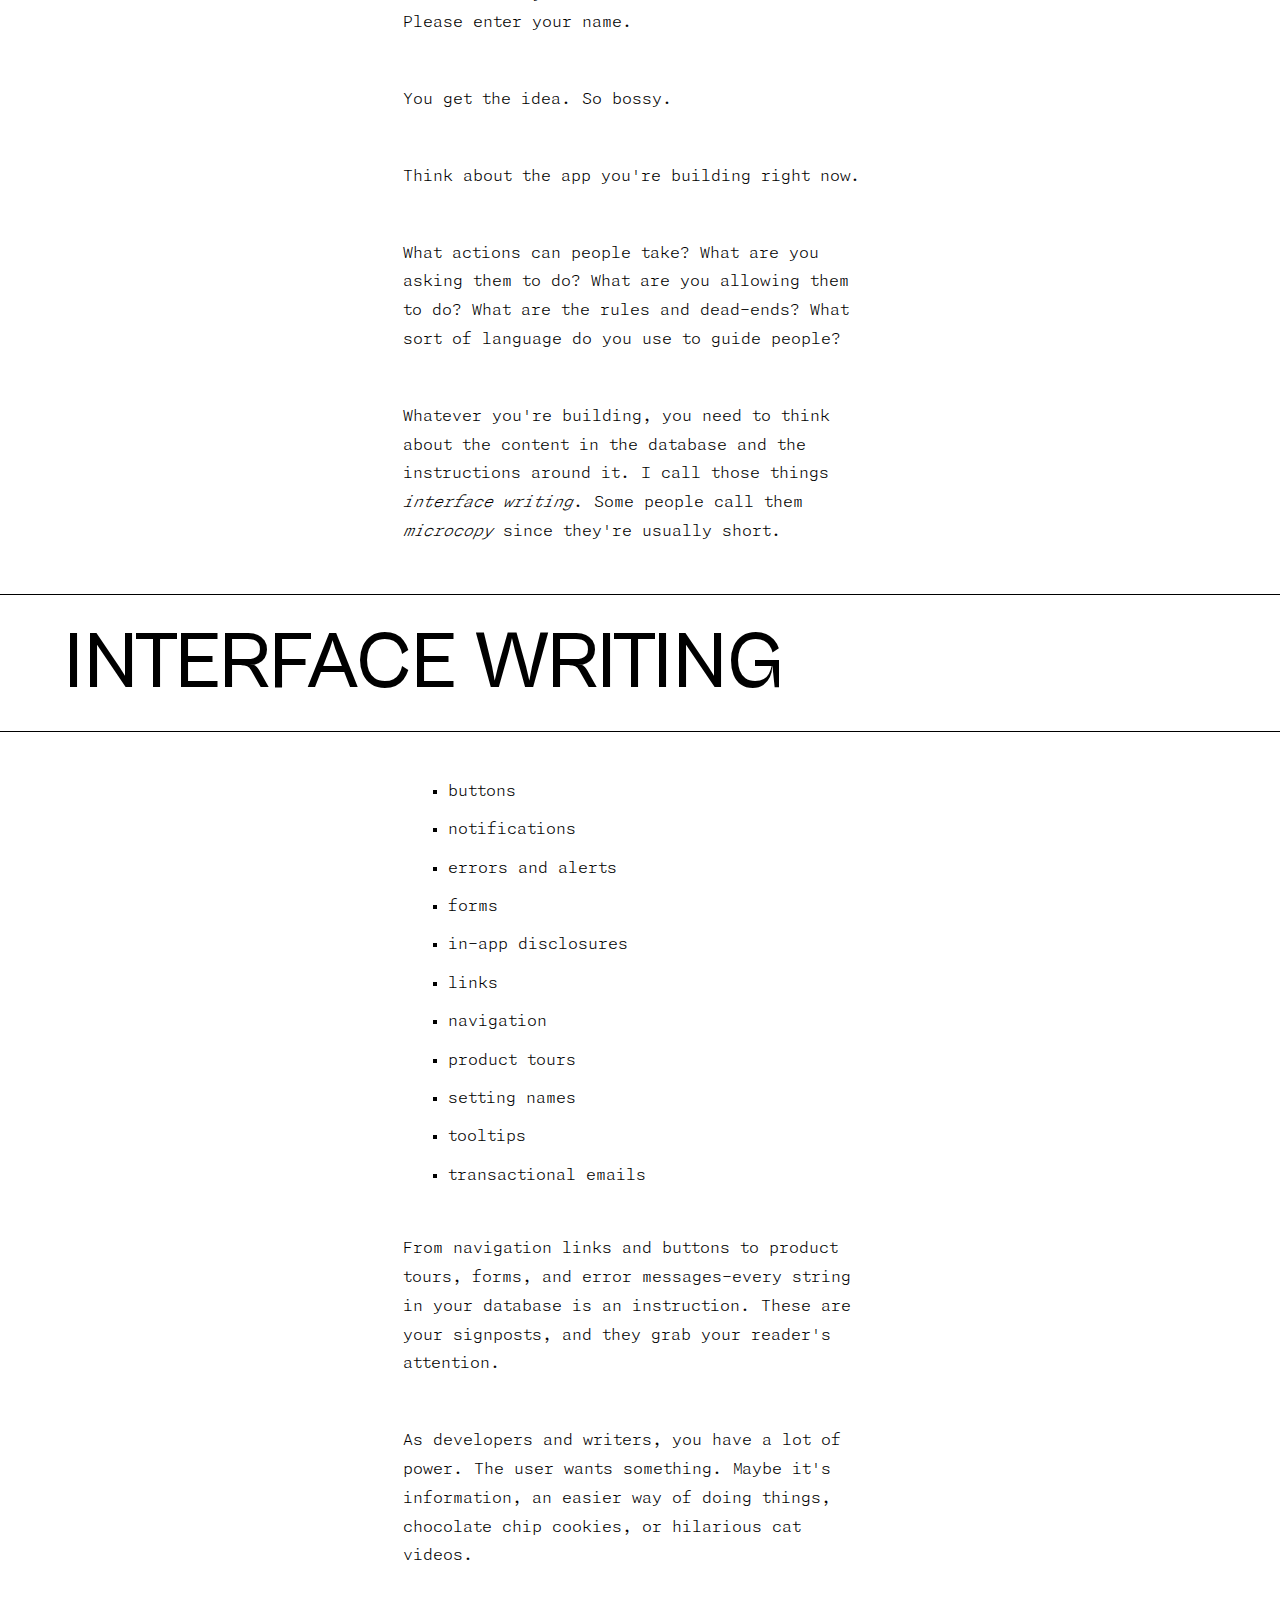
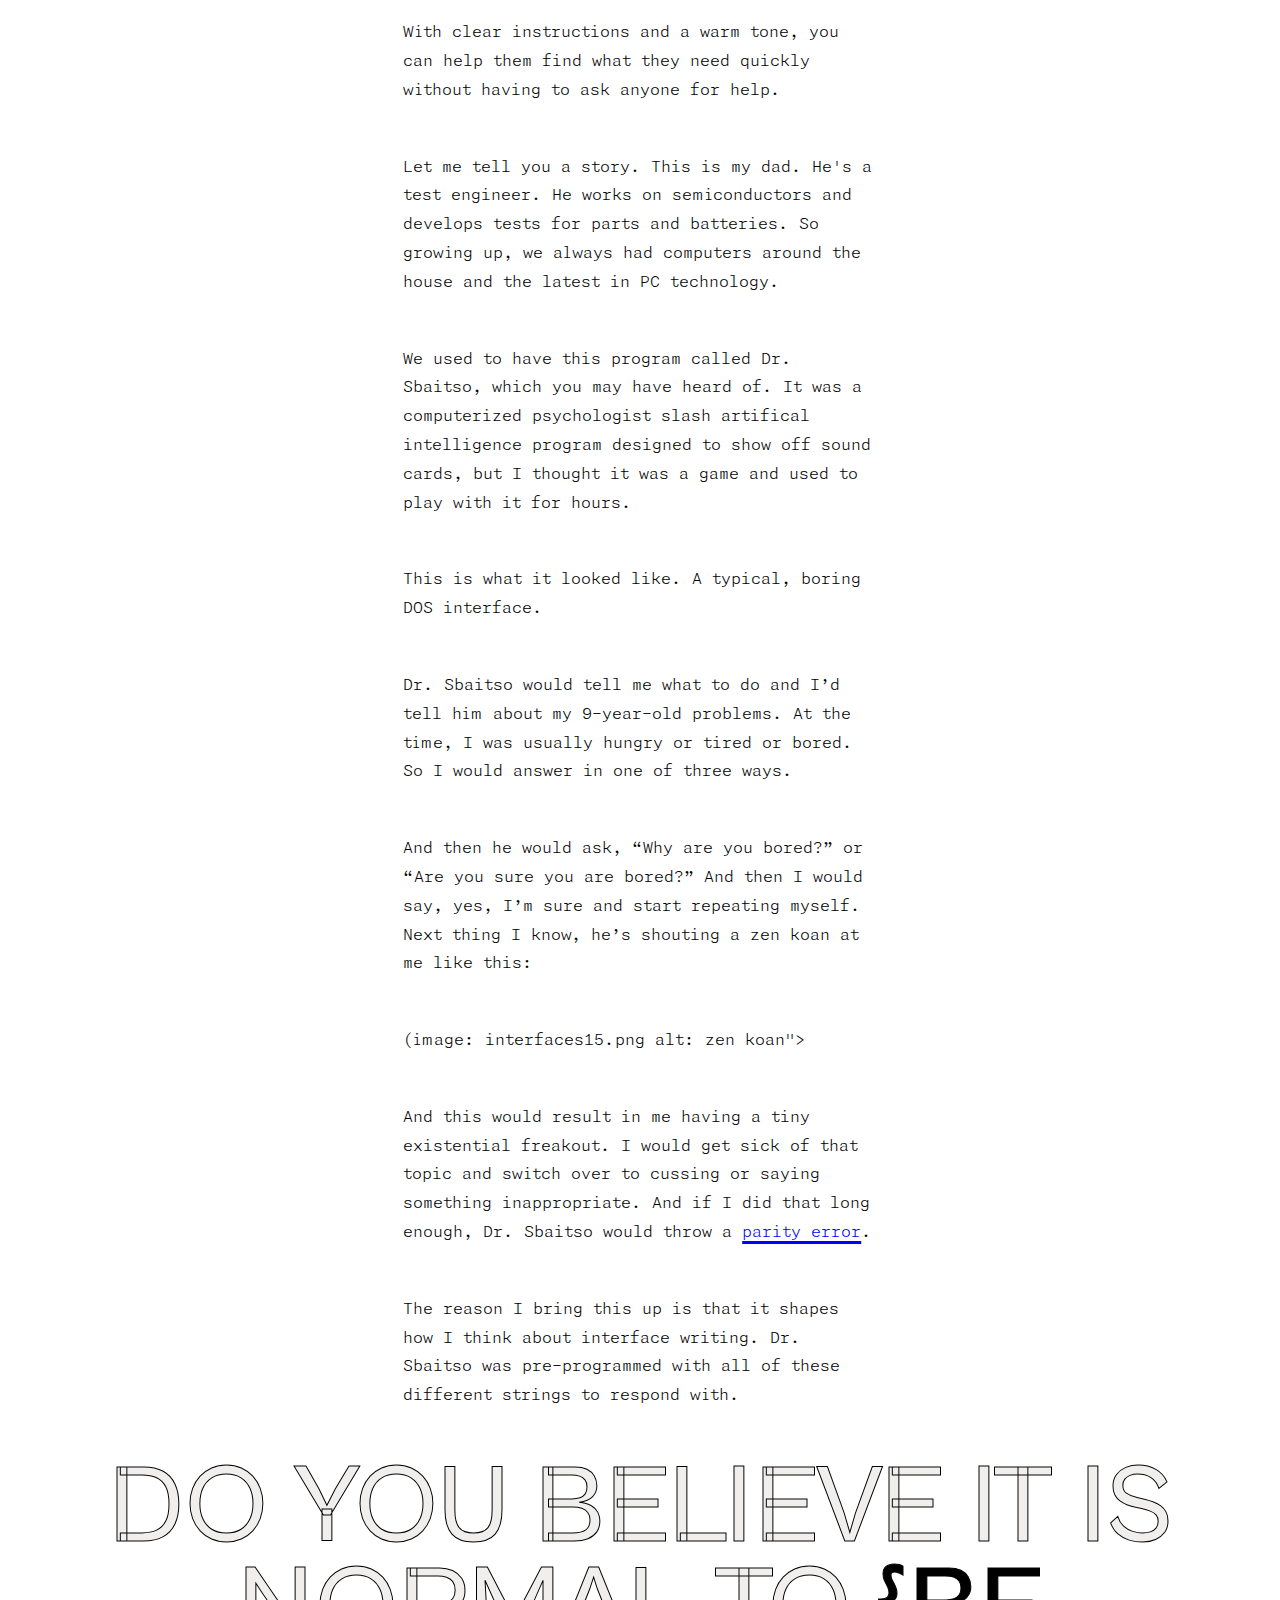
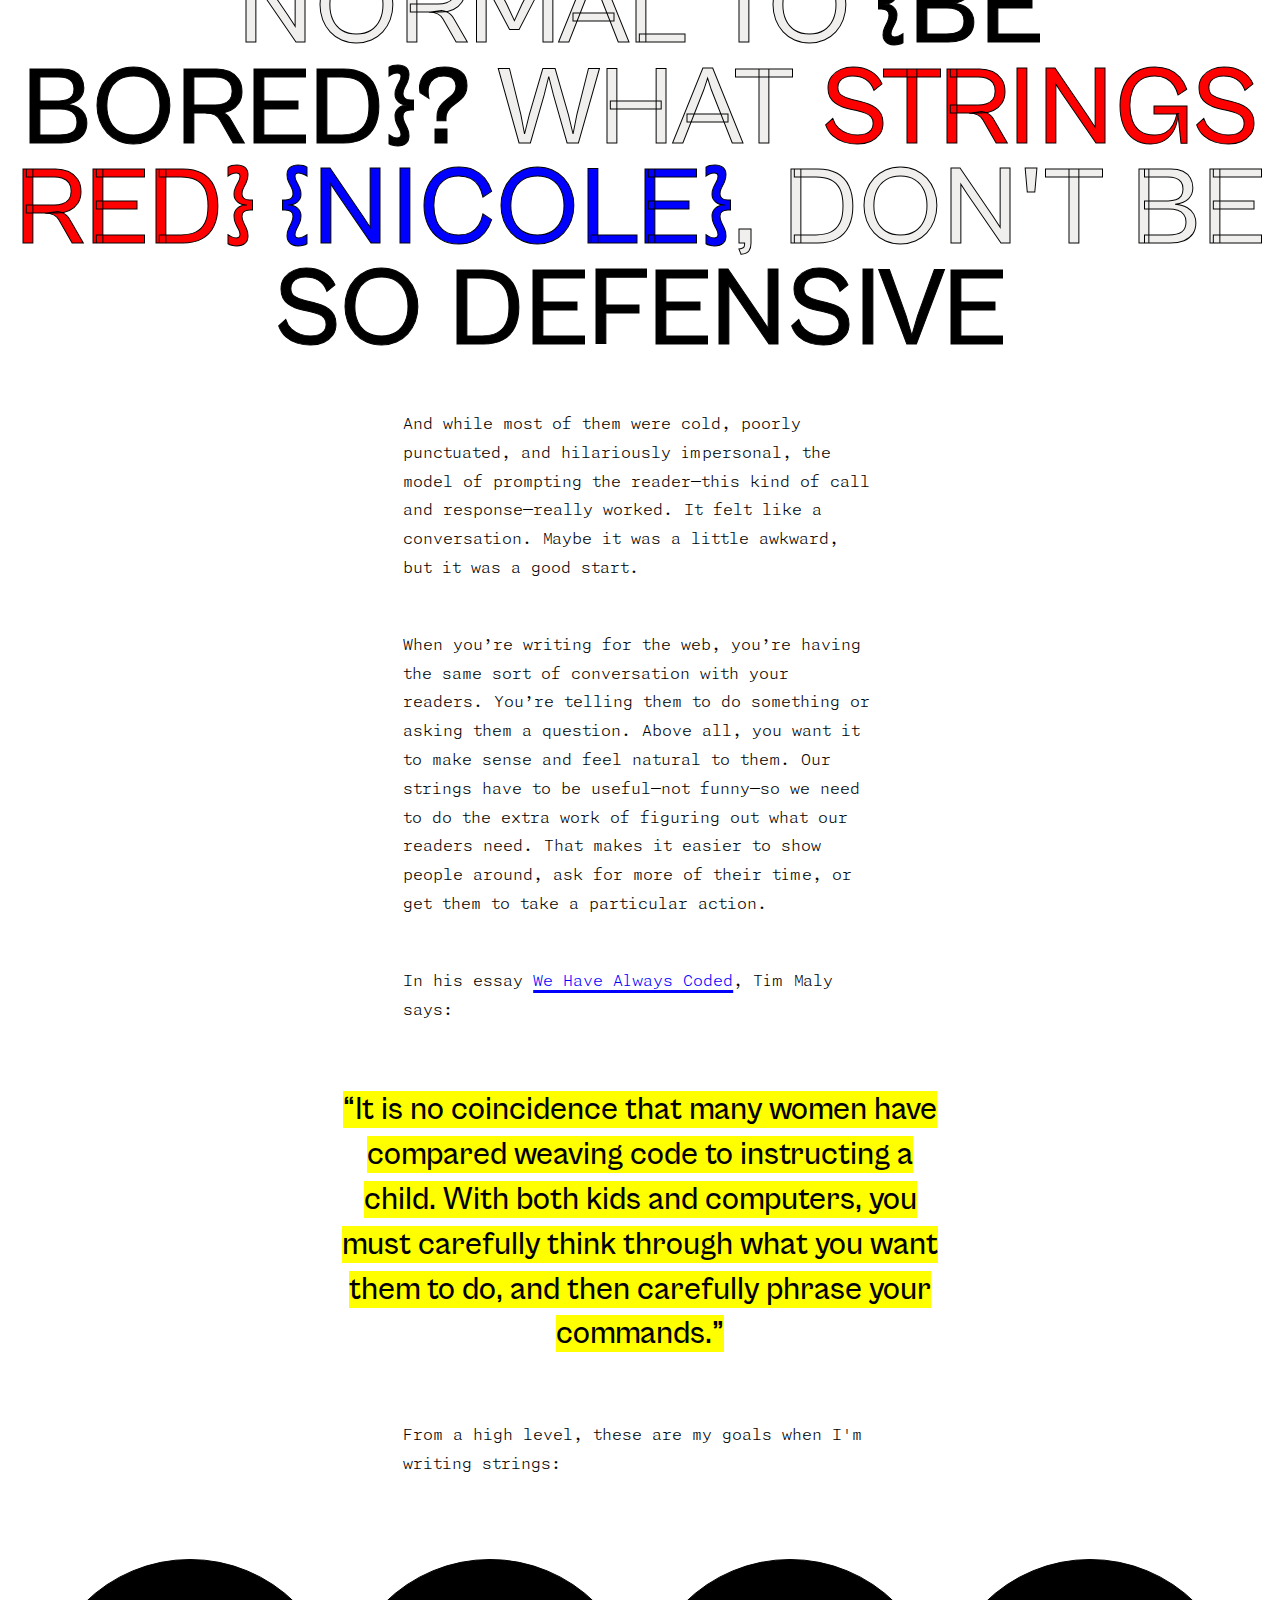
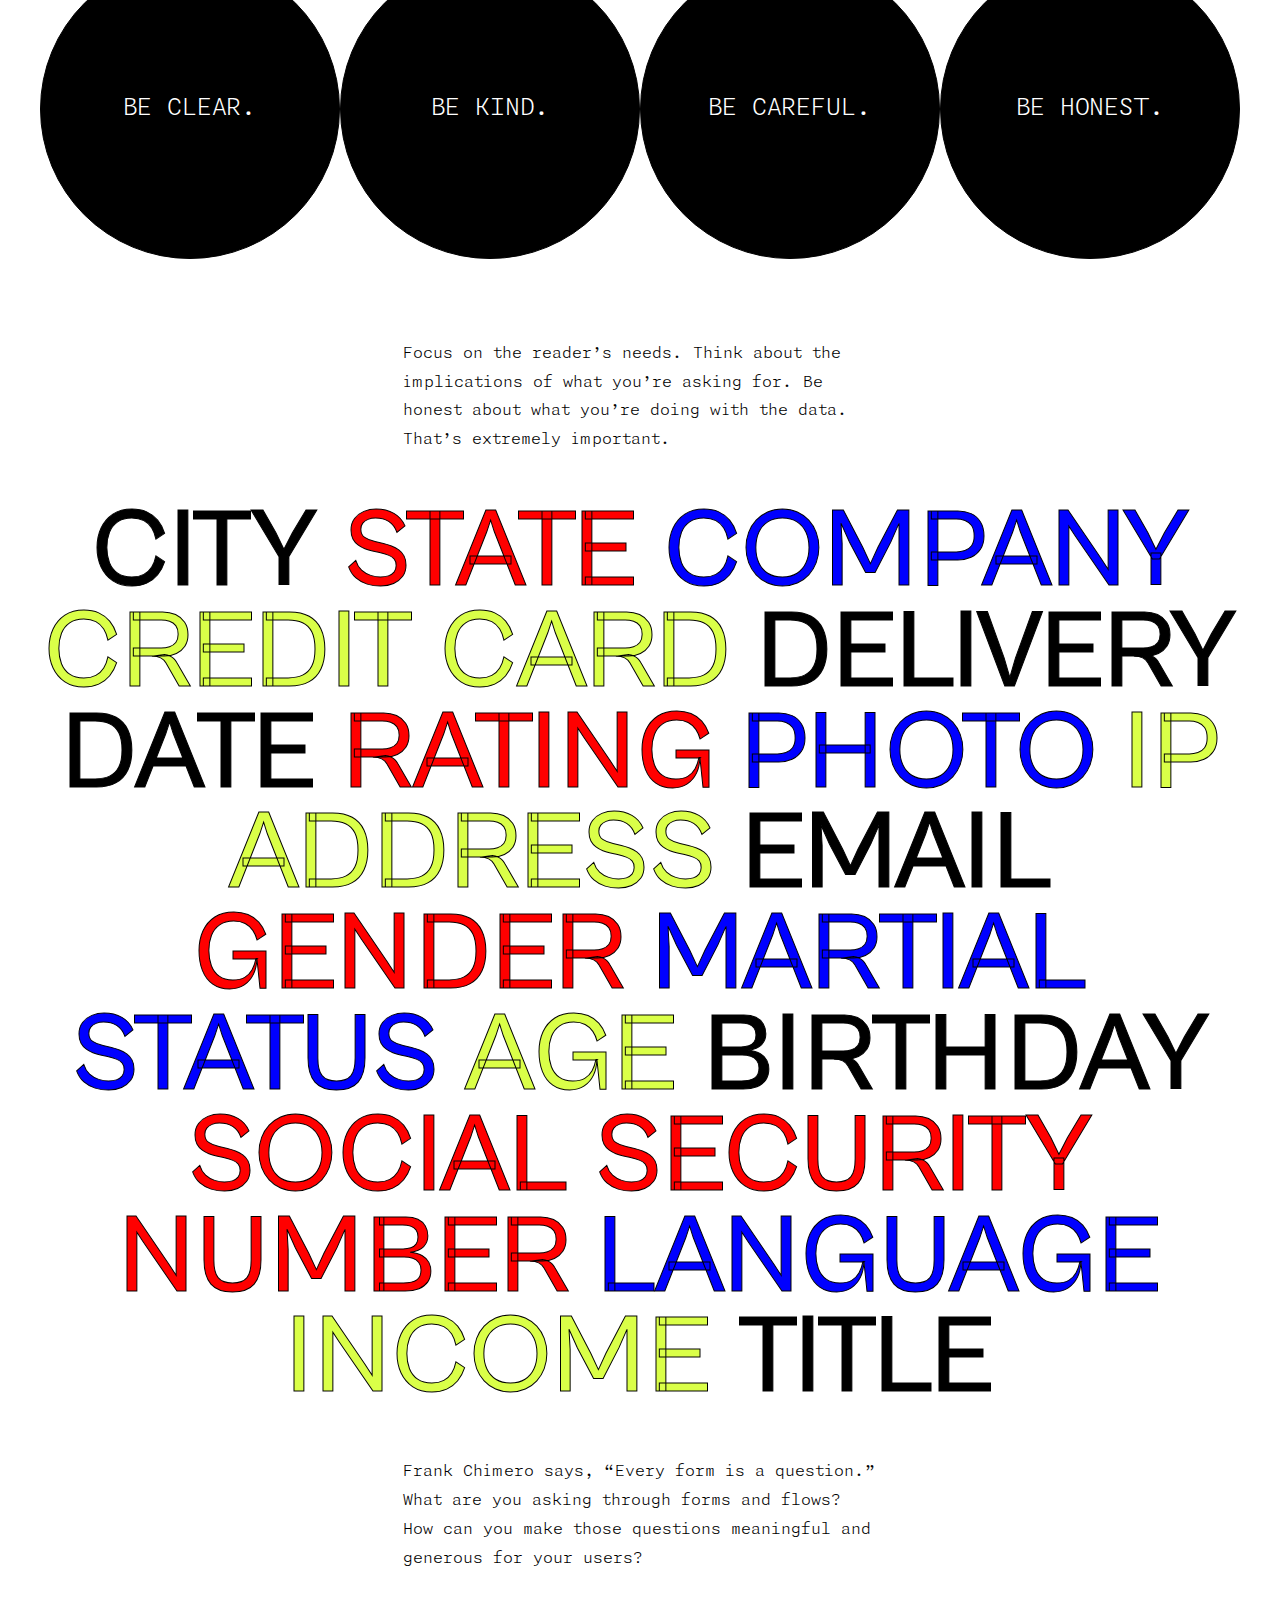
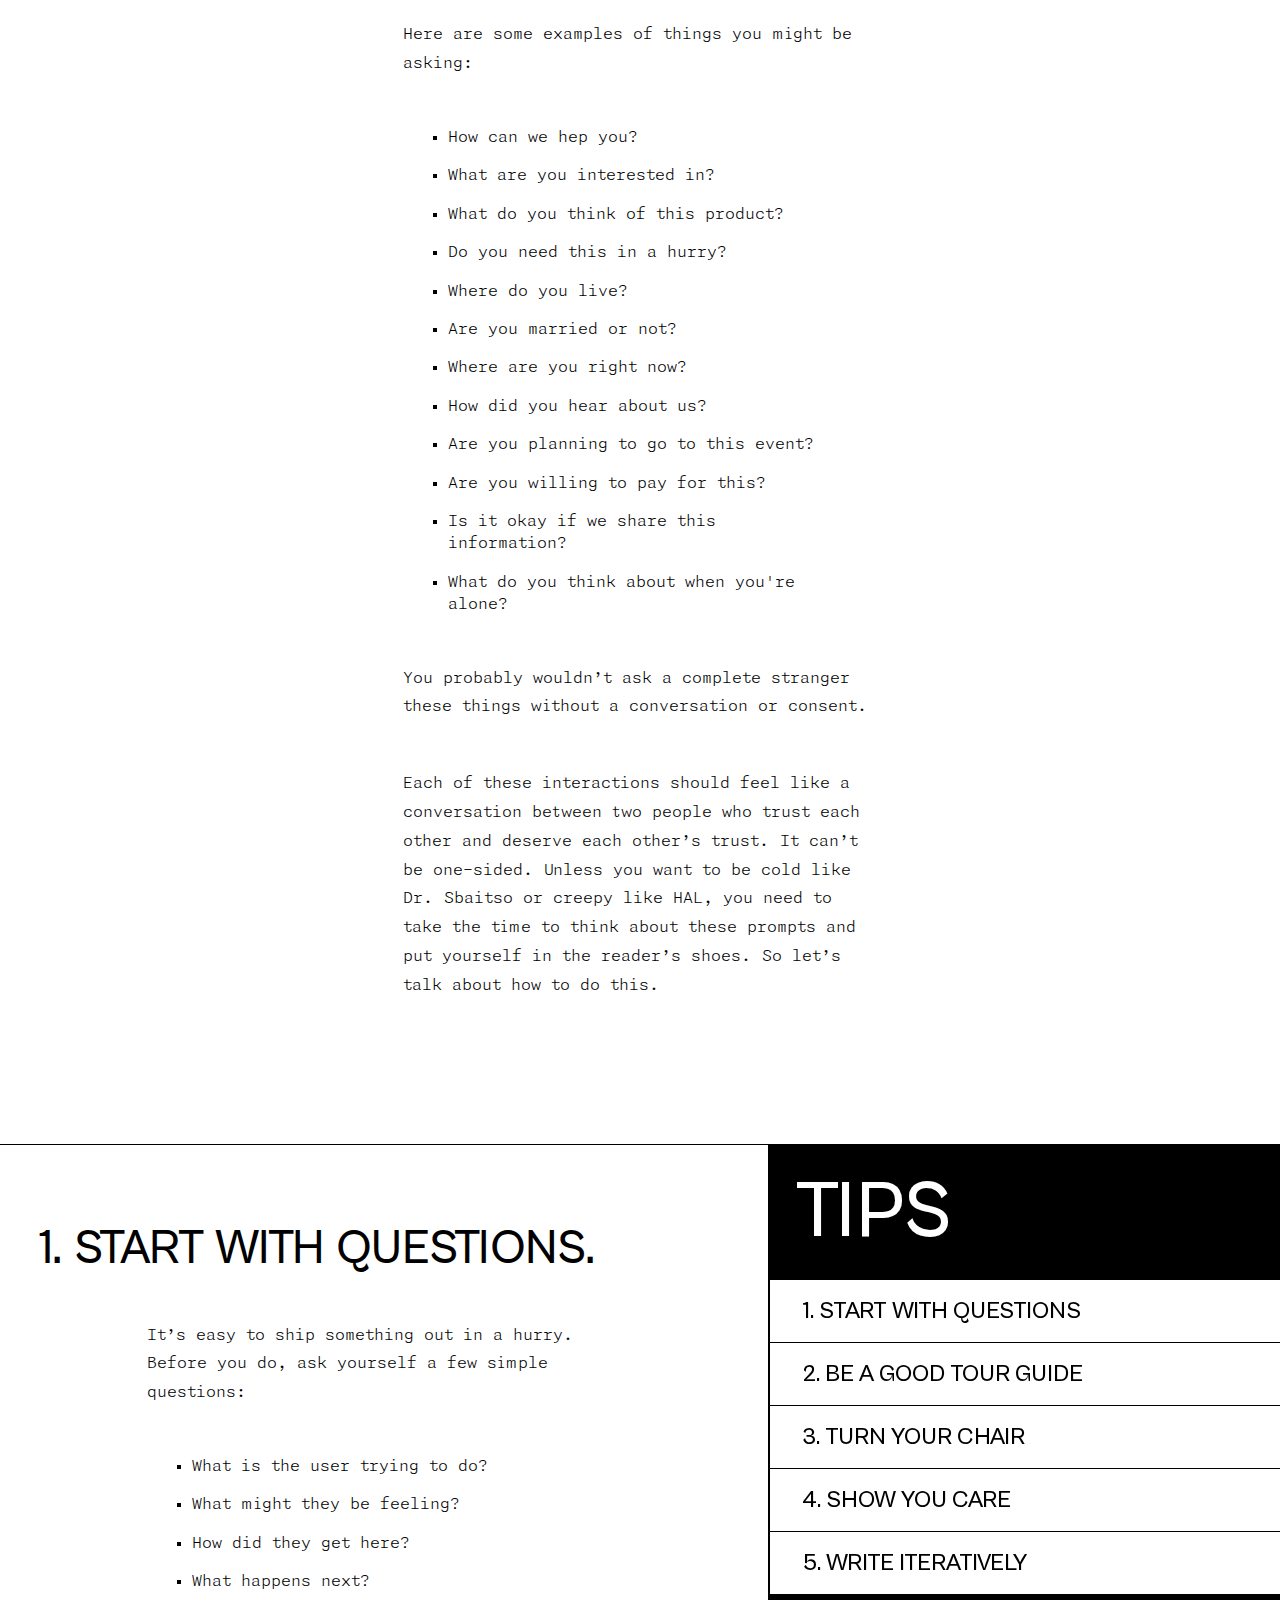
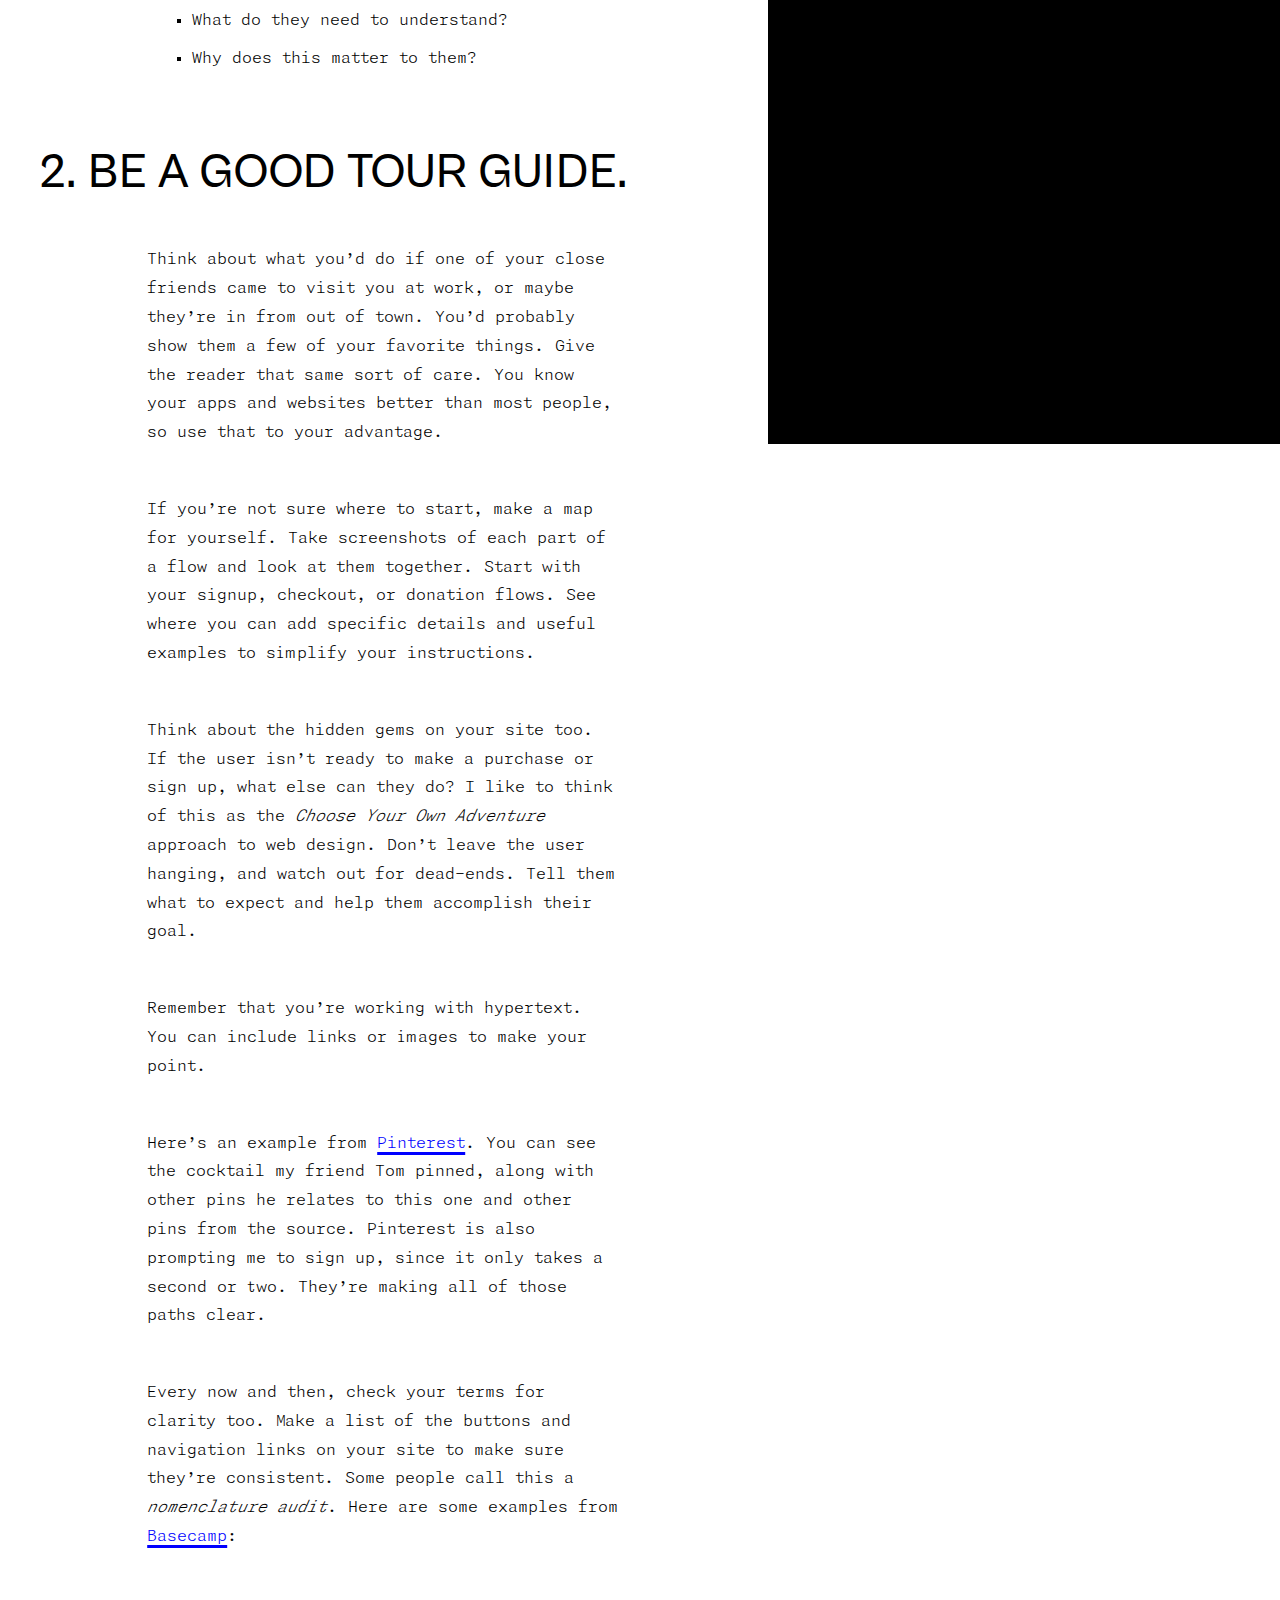
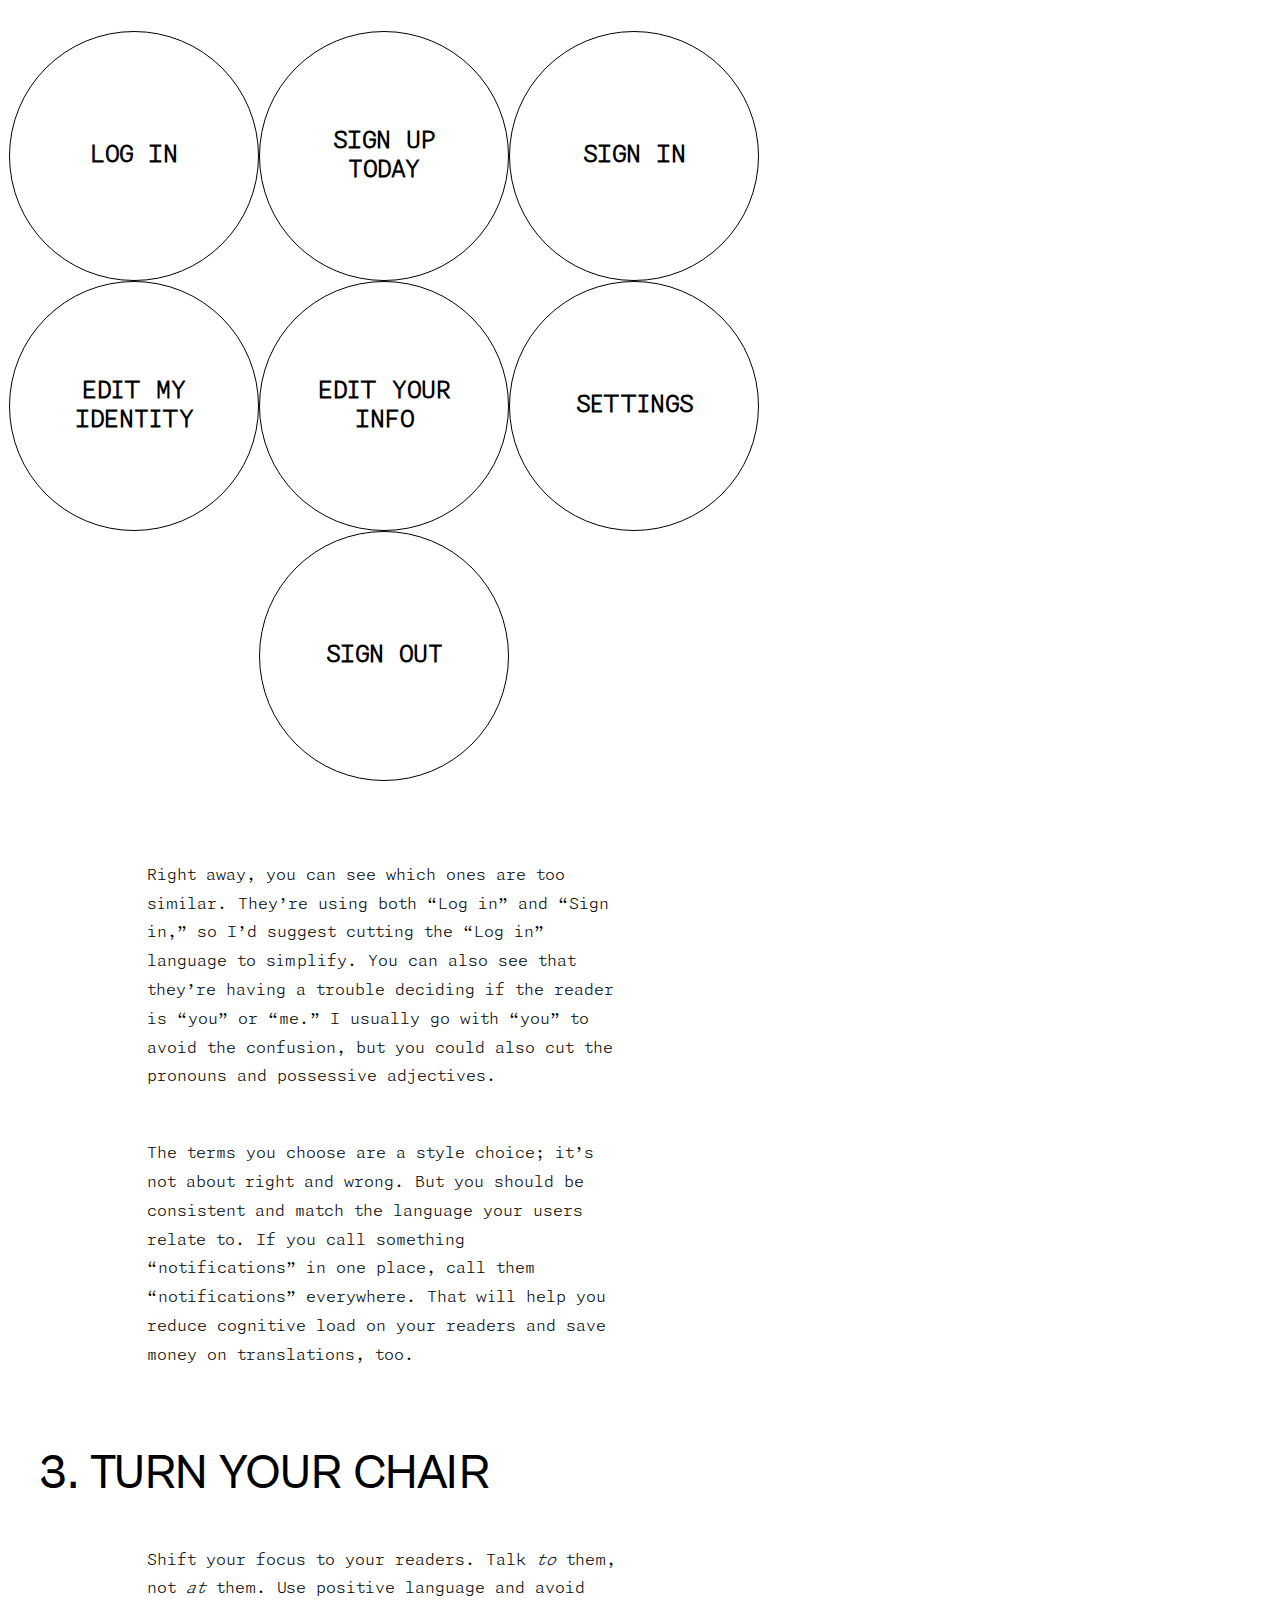
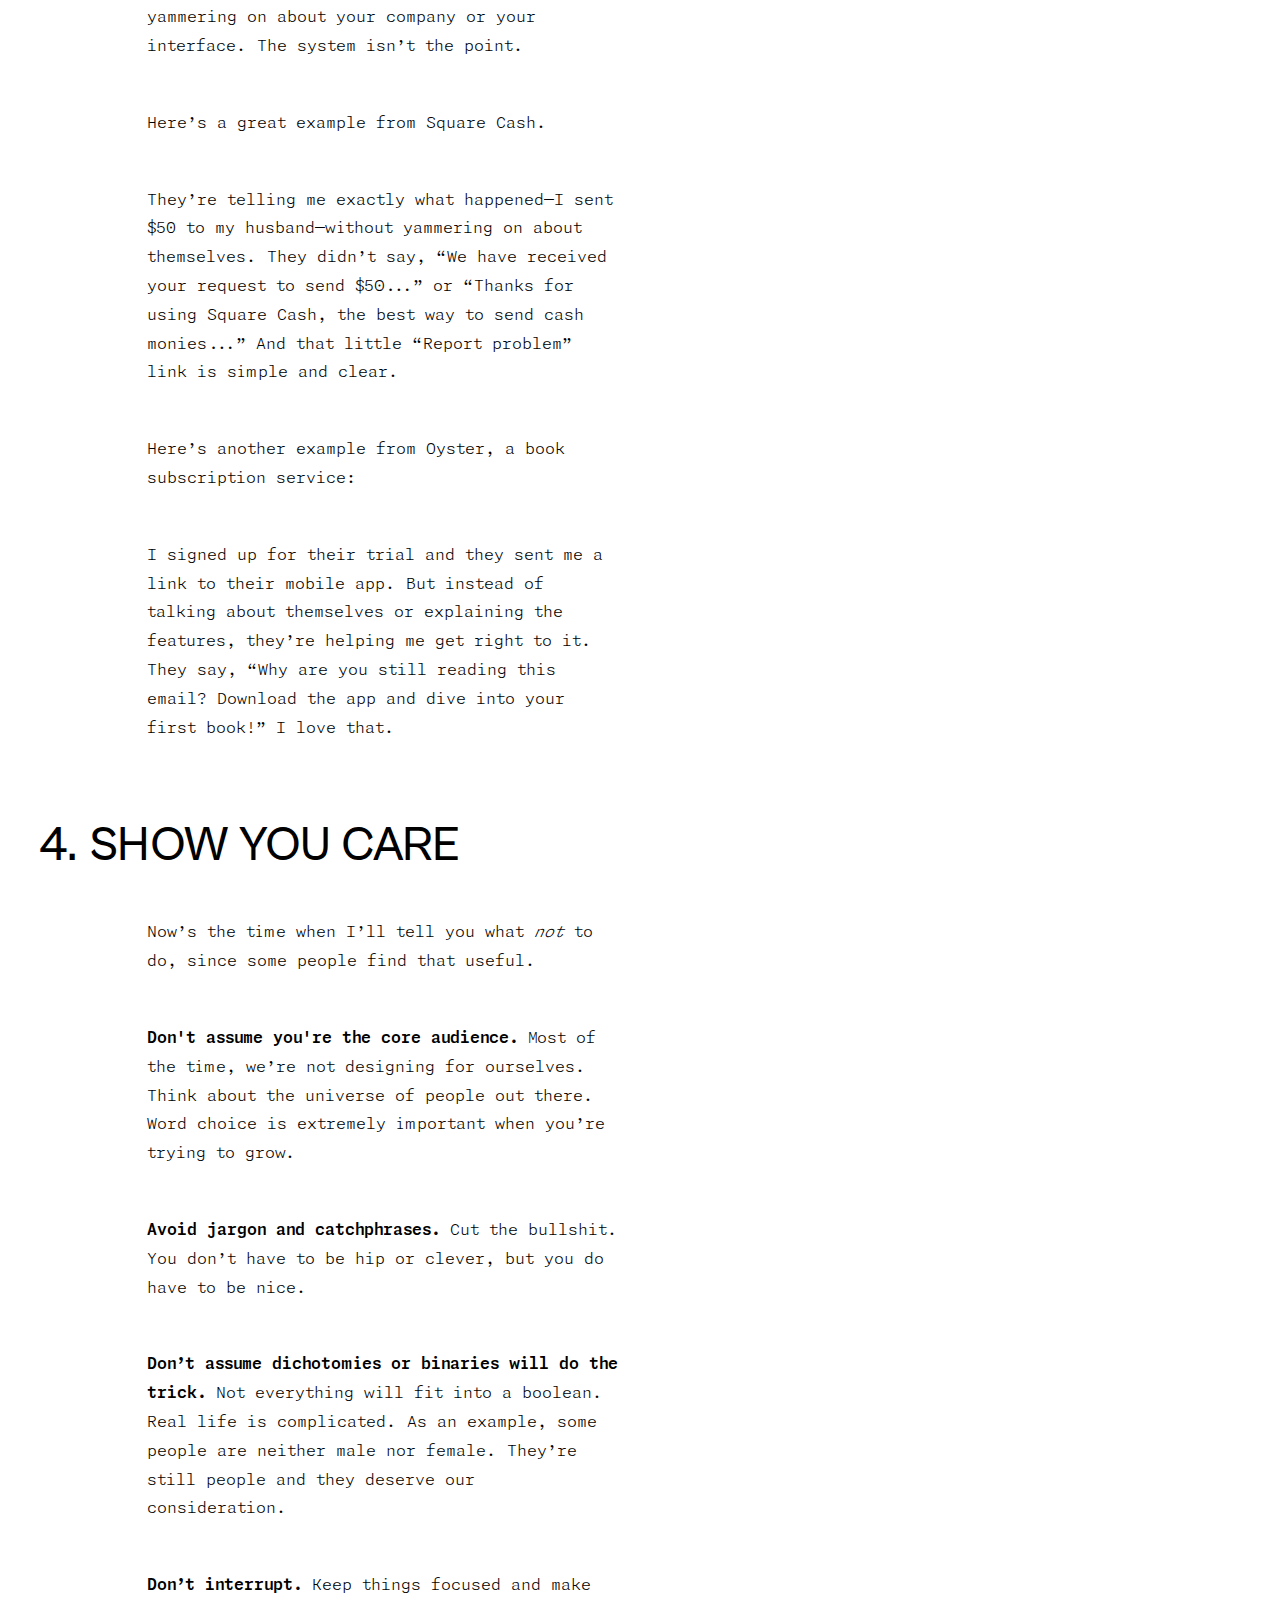
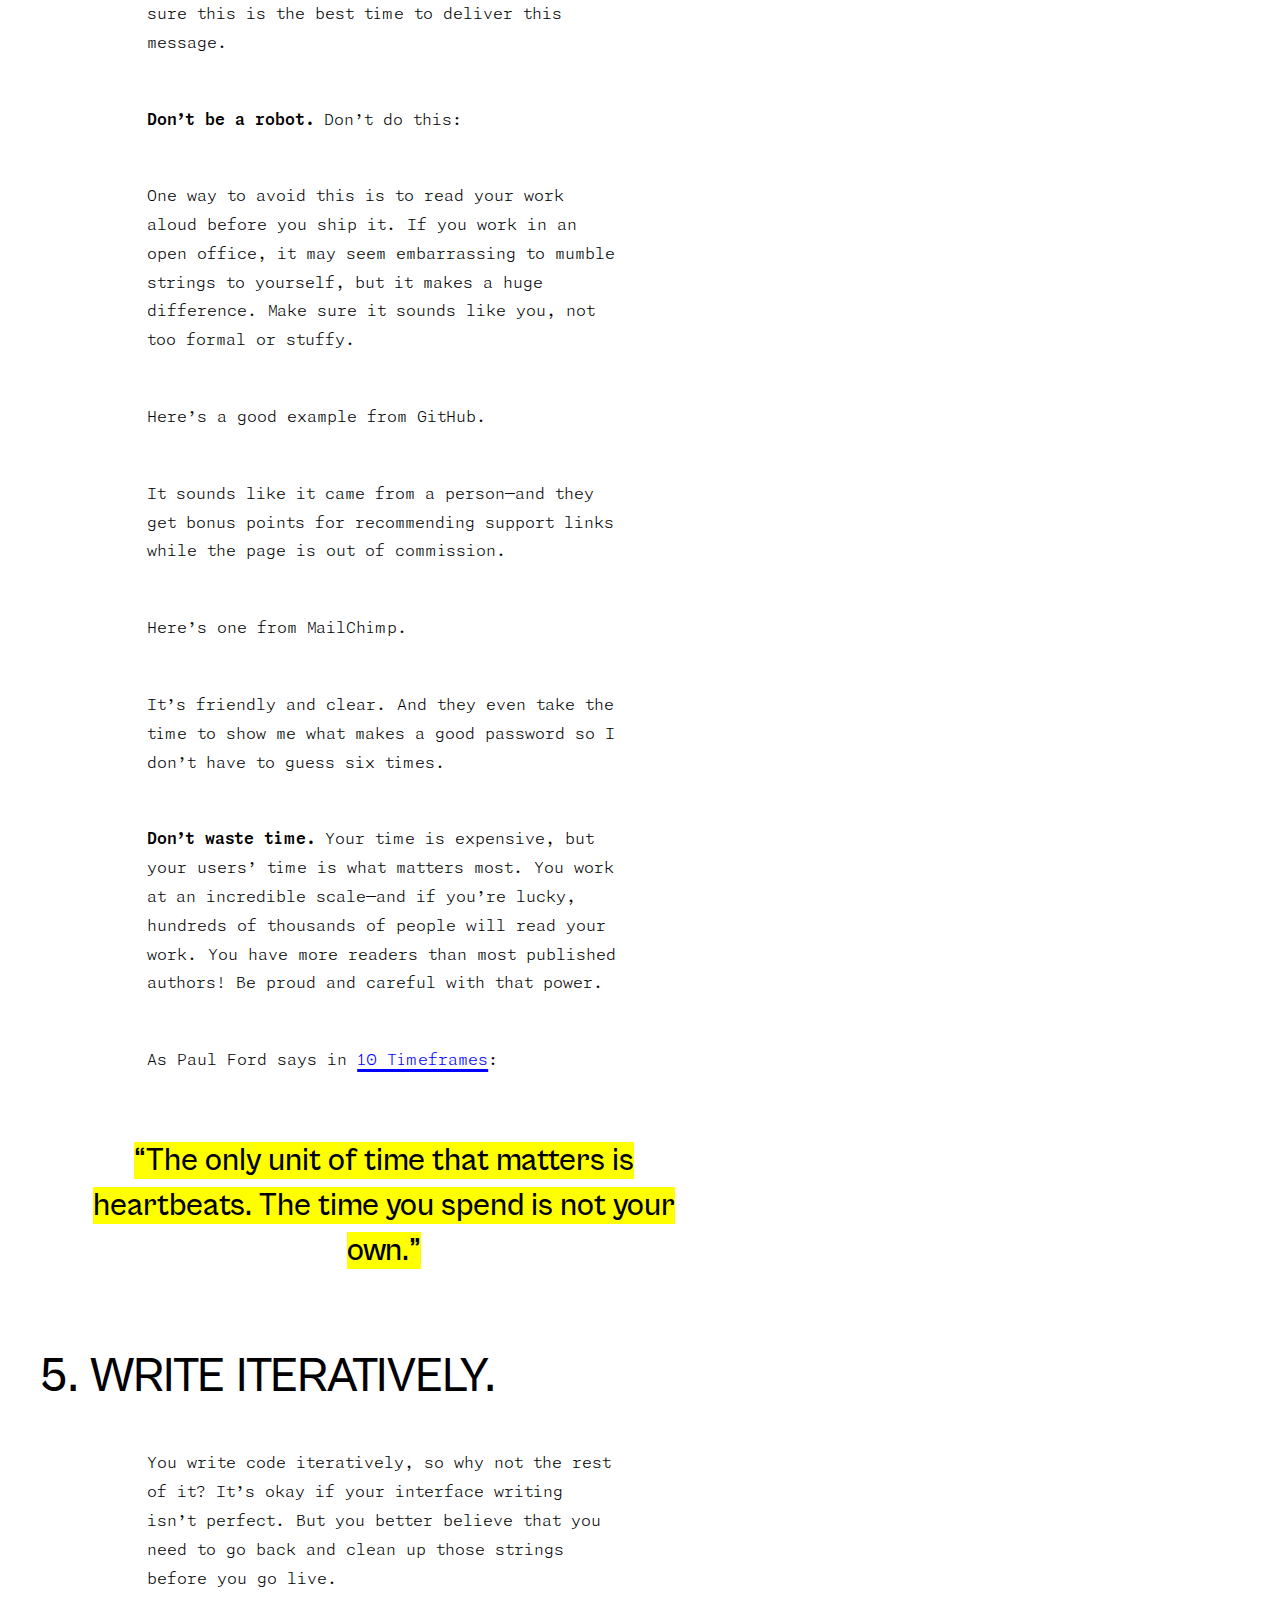
==== commit 563b1b2c: "<title> added" ====
--- a/interface-writing.html
+++ b/interface-writing.html
@@ -2,6 +2,7 @@
 
 <html>
     <head>
+        <title>Interface Writing: Code for Humans</title>
         <meta charset="utf-8">
         <meta name="viewport" content="width=device-width, initial-scale=1">
 
@@ -9,29 +10,40 @@
         <link href="common.css" rel="stylesheet">
 
         <!-- The three different styling directions: -->
-        <link href="direction-1.css" rel="stylesheet">
+        <!-- <link href="direction-1.css" rel="stylesheet">
         <link href="direction-2.css" rel="stylesheet">
-        <link href="direction-3.css" rel="stylesheet">
+        <link href="direction-3.css" rel="stylesheet"> -->
     </head>
 
     <body>
-        <div class="landing-page_container">
-            <header>
-                <p class="special-background-character">%</p>
-                <h1>Interface Writing: Code for Humans</h1>
-                <p><span class="header_author">Nicole Fenton</span></p>
-                
-                <p class="header_subtext header_subtext-top-2">
-                    <em>I gave this talk at Burlington Ruby Conference in Vermont and Blend Conference in Charlotte, North Carolina.</em>
-                </p>
-            </header>
-    
-            <nav>
+        <div>
+            <div class="landing-page_container">
+                <header>
+                    <!-- <p class="special-background-character">%</p> -->
+                    <h1>Interface Writing: Code for Humans</h1>
+                    <p><span class="header_author">Nicole Fenton</span></p>
+                    
+                    <p class="header_subtext header_subtext-top-2">
+                        <em>I gave this talk at Burlington Ruby Conference in Vermont and Blend Conference in Charlotte, North Carolina.</em>
+                    </p>
+                </header>
+        
+                <nav>
+                    <ul>
+                        <li><a href="index.html"><span>@</span> <span>Home</span></a></li>
+                        <li><a href="words-as-materials.html"><span>&</span> <span>Materials</span></a></li>
+                        <li class="navbar_red-pen-mark"><a href="interface-writing.html"><span>%</span> <span>Interface</span></a></li>
+                        <li><a href="what-has-writing.html"><span>?</span> <span>For Design</span></a></li>
+                    </ul>
+                </nav>
+            </div>
+    
+            <nav class="navbar-fixed">
                 <ul>
-                    <li><a href="index.html"><span>@</span> <span>Home</span></a></li>
-                    <li><a href="words-as-materials.html"><span>&</span> <span>Materials</span></a></li>
-                    <li class="navbar_red-pen-mark"><a href="interface-writing.html"><span>%</span> <span>Interface</span></a></li>
-                    <li><a href="what-has-writing.html"><span>?</span> <span>For Design</span></a></li>
+                    <li><a href="index.html">@</a></li>
+                    <li><a href="words-as-materials.html">&</a></li>
+                    <li class="navbar-bottom_red-pen-mark"><a href="interface-writing.html">%</a></li>
+                    <li><a href="what-has-writing.html">?</a></li>
                 </ul>
             </nav>
         </div>
@@ -422,15 +434,6 @@
                 </section>
             </article>
         </main>
-
-        <footer>
-            <ul>
-                <li><a href="index.html"><span>@</span> <span>Home</span></a></li>
-                <li><a href="words-as-materials.html"><span>&</span> <span>Materials</span></a></li>
-                <li class="footer_red-pen-mark"><a href="interface-writing.html"><span>%</span> <span>Interface</span></a></li>
-                <li><a href="what-has-writing.html"><span>?</span> <span>For Design</span></a></li>
-            </ul>
-        </footer>
     </body>
 
 </html>--- a/common.css
+++ b/common.css
@@ -35,11 +35,10 @@
     font-weight: 600;
 }
 
-@font-face {
-    font-family: Chomsky;
-    src: url(fonts/Chomsky.otf);
-}
-
+
+/* MOBILE MOBILE MOBILE !!! */
+/* MOBILE MOBILE MOBILE !!! */
+/* MOBILE MOBILE MOBILE !!! */
 :root {
     /* color styles */
     --light-color: white;
@@ -63,20 +62,20 @@
     --h1-line-height: 100%;
 
     /* h2 styles */
-    --h2-font-size: 2rem;
+    --h2-font-size: 2.5rem;
     --h2-line-height: 100%;
 
     /* h3 styles */
-    --h3-font-size: 1.5rem;
+    --h3-font-size: 1.75rem;
     --h3-line-height: 100%;
-    --h3-margin-top: 2rem;
+    --h3-margin-top: 4rem;
     --h3-margin-bottom: 2rem;
 
     /* paragraph styles */
     --p-font-size: 1rem;
-    --p-line-height: 140%;
-    --p-margin-top: 1.5rem;
-    --p-margin-bottom: 1.5rem;
+    --p-line-height: 170%;
+    --p-margin-top: 2rem;
+    --p-margin-bottom: 2rem;
 
     /* blockquote styles */
     --blockquote-font-size: 1.5rem;
@@ -97,16 +96,19 @@
 
     --section-margin-top: 3rem;
     --section-margin-bottom: 3rem;
+    --main-padding: 5%;
 }
 
 html {
     scroll-behavior: smooth;
-    overflow-x: hidden;
+    /* overflow-x: hidden; */
 }
 
 body {
     background-color: var(--dark-color);
     color: var(--light-color);
+
+    margin-bottom: 12vh;
 }
 
 h1 {
@@ -115,6 +117,8 @@
     font-size: var(--h1-font-size);
     text-transform: uppercase;
     line-height: var(--h1-line-height);
+    padding-left: var(--main-padding);
+    padding-right: var(--main-padding);
 }
 
 h2 {
@@ -123,17 +127,19 @@
     color: var(--dark-color);
     font-size: var(--h2-font-size);
     line-height: var(--h2-line-height);
-    padding: 3%;
+    padding-left: var(--main-padding);
+    padding-right: var(--main-padding);
 }
 
 h3 {
     font-family: var(--heading-font);
     font-size: var(--h3-font-size);
     line-height: var(--h3-line-height);
-    margin-left: 5%;
     text-transform: uppercase;
     margin-top: var(--h3-margin-top);
     margin-bottom: var(--h3-margin-bottom);
+    padding-left: var(--main-padding);
+    padding-right: var(--main-padding);
 }
 
 p {
@@ -141,8 +147,10 @@
     font-size: var(--p-font-size);
     line-height: var(--p-line-height);
     margin: auto;
+    margin-top: var(--p-margin-top);
     margin-bottom: var(--p-margin-bottom);
-    width: 90vw;
+    padding-left: var(--main-padding);
+    padding-right: var(--main-padding);
 }
 
 em {
@@ -167,164 +175,756 @@
     background-color: var(--highlighter-color);
 }
 
-/* Semantic DOM styles */
-nav {
-    color: var(--dark-color);
-    font-family: var(--heading-font);
-    font-weight: 600;
-    text-transform: uppercase;
-    font-size: var(--navbar-font-size);
-
-    writing-mode: vertical-rl;
-    transform: rotate(180deg);
-
-    position: fixed;
-    top: 0;
-    bottom: 0;
-    left: 0;
-    right: 0;
-    z-index: 10;
-
-    width: 100vw;
-}
-
-nav > ul {
-    width: 25%;
-}
-
-nav > ul > li {
-    border: var(--border-style);
-    display: flex;
-    flex-direction: column;
-    align-items: center;
-    justify-content: center;
-
-    padding: auto;
-    width: 100%;
-    height: 12vh;
-    background-color: var(--light-color);
-}
-
-/* Reminder: add a hover effect to the navbar link */
-nav > ul > li > a {
-    color: var(--dark-color);
-    text-decoration: none;
-    text-decoration-color: white;
-    text-decoration-thickness: 0px;
-}
-
-nav > ul > li > a > span:first-of-type {
-    writing-mode: horizontal-tb;
-    transform: rotate(-180deg);
-}
-
-nav > ul > li > a > span:nth-of-type(2) {
-    display: none;
-}
-
-main {
-    background-color: var(--light-color);
-    color: var(--dark-color);
+/* Semantic DOM styles {starts} */
+    /* NAV styles {starts} */
+        nav {
+            color: var(--dark-color);
+            font-family: var(--heading-font);
+            font-weight: 600;
+            text-transform: uppercase;
+            font-size: var(--navbar-font-size);
+
+            writing-mode: vertical-rl;
+            transform: rotate(180deg);
+
+            position: fixed;
+            top: 0;
+            bottom: 0;
+            left: 0;
+            right: 0;
+            z-index: 10;
+
+            width: 100vw;
+        }
+
+        nav > ul {
+            width: 25%;
+        }
+
+        nav > ul > li {
+            border: var(--border-style);
+            display: flex;
+            flex-direction: column;
+            align-items: center;
+            justify-content: center;
+
+            padding: auto;
+            width: 100%;
+            height: 12vh;
+            background-color: var(--light-color);
+        }
+
+        nav > ul > li > a {
+            color: var(--dark-color);
+            text-decoration: none;
+            text-decoration-color: white;
+            text-decoration-thickness: 0px;
+        }
+
+        nav > ul > li > a > span:first-of-type {
+            writing-mode: horizontal-tb;
+            transform: rotate(-180deg);
+        }
+
+        nav > ul > li > a > span:nth-of-type(2) {
+            display: none;
+        }
+
+        nav > ul > li > a:hover {
+            color: var(--dark-color);
+        }
+    /* NAV styles {ends} */
+
     
-    border-top: var(--border-style);
-    border-bottom: var(--border-style);
-}
-
-ul {
-    margin-bottom: var(--ul-margin-bottom);
-}
-
-li {
-    margin-bottom: 1rem;
-}
-
-/* class styles */
-.landing-page_container {
-    height: 100vh;
-    width: 100%;
-}
-
-.special-background-character {
-    font-family: var(--special-background-character_font-family);
-    font-size: var(--special-background-character_font-size);
-
-    position: fixed;
-    top: -40rem;
-    z-index: -1;
-    color: transparent;
-    opacity: 25%;
-    -webkit-text-stroke-color: white;
-    -webkit-text-stroke-width: 1px;
-}
-
-.red-pen-mark {
-    position: relative;
-}
-
-.red-pen-mark:before {
-    content: "";
-    position: absolute;
-    z-index: 5;
-
-    width: 150%;
-    height: 130%;
-    left: -1.5rem;
-    top: -0.1rem;
-    padding: 0.1rem 0.25rem;
-    border: red 2px solid;
-
-    transform: rotate(2deg);
-    border-radius: 100%;
-}
-
-.red-pen-mark:after {
-    content: "";
-    position: absolute;
-    z-index: 5;
-
-    width: 150%;
-    height: 130%;
-    left: -1.5rem;
-    top: -0.1rem;
-    padding: 0.1rem 0.25rem;
-    border: red 2px solid;
-
-    border-left-color: transparent;
-    border-top-color: transparent;
+    main {
+        background-color: var(--light-color);
+        color: var(--dark-color);
+        
+        border-top: var(--border-style);
+        border-bottom: var(--border-style);
+    }
+
+    ul {
+        margin-bottom: var(--ul-margin-bottom);
+    }
+
+    li {
+        margin-bottom: 1rem;
+    }
+
+    a {
+        text-decoration: underline;
+        text-decoration-color: blue;
+        text-decoration-thickness: 3px;
+        text-underline-offset: .25rem;
+        color: blue;
+    }
+
+    a:hover {
+        text-decoration-color: red;
+        color: red;
+
+        transition: ease-in-out 0.3s;
+    }
+/* SEMANTIC DOM styles {ends} */
+
+
+
+/* class styles MOBILE {starts} */
+    /* HOME page class styles {starts} */
+        .imagery_intro-landing {
+            display: flex;
+            flex-direction: column;
+
+            width: 100vw;
+            height: 100%;
+            margin: 0;
+        }
+
+        .imagery_intro-landing > div {
+            border-right: 1.5px solid white;
+            border-bottom: 1.5px solid white;
+            overflow: hidden;
+
+            background-color: var(--dark-color);    
+            width: 100vw;
+            height: 15vh;
+            position: relative;
+            z-index: 1;
+        }
+
+        .imagery_intro-landing > div > p {
+            font-family: var(--heading-font);
+            color: var(--accent-color);
+            font-size: 26rem;
+            margin: 0;
+
+            position: relative;
+            top: -230%;
+            z-index: -1
+        }
+
+        .imagery_intro-landing > div:first-of-type > p, .imagery_intro-landing > div:last-of-type > p {
+            left: -3.5rem;
+        }
+
+        .imagery_intro-landing > div:nth-of-type(2) > p {
+            left: 5rem;
+        }
+
+        .intro_colophon {
+            margin-top: 10%;
+            margin-bottom: 20vh;
+        }
+
+        .colophon-sticky-1, .colophon-sticky-2, .colophon-sticky-3 {
+            background: var(--post-it-color);
+            color: var(--dark-color);
+
+            padding: 1rem;
+
+            width: 100vw;
+            height: 23rem;
+
+            border: var(--border-style);
+        }
+
+        .colophon-sticky-1 > header > p, .colophon-sticky-2 > header > p, .colophon-sticky-3 > header > p {
+            font-size: 2rem;
+        }
+
+        .colophon-sticky-1 > p, .colophon-sticky-2 > p, .colophon-sticky-3 > p {
+            width: 100%;
+            margin-top: .5rem;
+            margin-bottom: .5rem;
+        }
+    /* HOME page class styles {ends} */
+
+
+    /* NAVIGATION BAR styles {starts} */
+        .navbar {
+            color: var(--dark-color);
+            font-family: var(--heading-font);
+            font-weight: 600;
+            text-transform: uppercase;
+            font-size: var(--navbar-font-size);
+
+            writing-mode: vertical-rl;
+            transform: rotate(180deg);
+
+            position: relative;
+            top: 0;
+            bottom: 0;
+            left: 0;
+            right: 0;
+            z-index: 10;
+
+            width: 100vw;
+            margin-top: -12%;
+        }
+
+        .navbar > ul { 
+            width: 25%;
+        }
+
+        .navbar.home > ul { 
+            width: 33.33%;
+        }
+
+        .navbar > ul > li {
+            border: var(--border-style);
+            display: flex;
+            flex-direction: column;
+            column-gap: .25rem;
+            align-items: stretch;
+            justify-content: last baseline;
+
+            padding: auto;
+            width: 100%;
+            height: 56vh;
+            background-color: var(--light-color);
+        }
+
+        .navbar > ul > li > a {
+            color: var(--dark-color);
+            text-decoration: none;
+            text-decoration-color: white;
+            text-decoration-thickness: 0px;
+        }
+
+        .navbar > ul > li > a > span:nth-of-type(1) {
+            writing-mode: horizontal-tb;
+            transform: rotate(-180deg);
+            padding: .5rem;
+        }
+
+        .navbar > ul > li > a > span:nth-of-type(2) {
+            display: inline;
+        }
+
+
+        /* NAVIGATION BAR (FIXED) class styles {starts} */
+            .navbar-fixed {
+                color: var(--dark-color);
+                font-family: var(--heading-font);
+                font-weight: 600;
+                text-transform: uppercase;
+                font-size: var(--navbar-font-size);
+
+                writing-mode: vertical-rl;
+                transform: rotate(180deg);
+
+                position: fixed;
+                top: 0;
+                bottom: 0;
+                left: 0;
+                right: 0;
+                z-index: 9;
+
+                width: 100vw;
+            }
+
+            .navbar-fixed > ul { 
+                width: 25%;
+            }
+
+            .navbar-fixed.home > ul {
+                width: 33.33%;
+            }
+
+            .navbar-fixed > ul > li {
+                display: flex;
+                flex-direction: column;
+                align-items: center;
+                justify-content: center;
+
+                /* padding: auto; */
+                width: 100%;
+                height: 12vh;
+                background-color: var(--light-color);
+            }
+
+            .navbar-fixed > ul > li > a {
+                color: var(--dark-color);
+                text-decoration: none;
+                text-decoration-color: white;
+                text-decoration-thickness: 0px;
+
+                writing-mode: horizontal-tb;
+                transform: rotate(-180deg);
+            }
+        /* NAVIGATION BAR (FIXED) class styles {ends} */
+    /* NAVIGATION BAR class styles {ends} */
+
+
+    /* LANDING SECTION class styles {starts} */
+        .landing-page_container {
+            height: 100vh;
+            width: 100%;
+        }
+
+        .landing-page_container > header {
+            margin-top: 5%;
+        } 
+
+        .header_author {
+            font-size: 1rem;
+            text-transform: uppercase;
+
+            position: inline-block;
+            border: white 1.5px solid;
+            border-radius: 10rem;
+            
+            padding-top: .5rem;
+            padding-bottom: .5rem;
+            padding-left: 1rem;
+            padding-right: 1rem;
+        }
+    /* LANDING SECTION class styles {ends} */
+
     
-    transform: rotate(-1deg);
-    border-radius: 100%;
-}
-
-.ul-li_normal {
-    font-family: var(--main-font);
-    font-size: var(--ul-font-size);
-    line-height: var(--ul-line-height);
-    margin: auto;
-    margin-top: var(--ul-margin-top);
-    margin-bottom: var(--ul-margin-bottom);
-    width: 90vw;
-
-    list-style:square;
-}
-
-.border-top {
-    border-top: var(--border-style);
-}
-
-a {
-    text-decoration: underline;
-    text-decoration-color: blue;
-    text-decoration-thickness: 3px;
-    text-underline-offset: .25rem;
-    color: blue;
-}
-
+    /* CONTAINER STYLE ONE class styles {starts} */
+        .container_style-one {
+            width: 100%;
+            border-top: var(--border-style);
+            /* border-bottom: var(--border-style); */
+
+            margin-top: 5rem;
+        }
+
+        .container_style-one > header {
+            background: var(--gray-color);
+            padding-top: 1rem;
+            padding-bottom: 1rem;
+            height: 100%;
+            border-bottom: var(--border-style);
+
+            position: sticky;
+            top: 0;
+            bottom: 0;
+        }
+
+        .container_style-one > header > h2 {
+            position: sticky;
+            top: 0;
+        }
+    /* CONTAINER STYLE ONE class styles {ends} */
+
+
+    /* CONTAINER STYLE TWO class styles {starts} */
+        .container_style-two {
+            width: 100%;
+            position: relative;
+
+            border-top: var(--border-style);
+        }
+
+        .container_style-two > header { 
+            border-bottom: var(--border-style);
+            padding-top: 1rem;
+            padding-bottom: 1rem;
+            background-color: var(--light-color);
+
+            position: sticky;
+            top: 0;
+            z-index: 3;
+        }
+    /* CONTAINER STYLE TWO class styles {ends} */
+
+
+    /* CONTAINER STYLE THREE class styles {starts} */
+        .container_style-three {
+            width: 100%;
+            /* border-bottom: var(--border-style); */
+        }
+
+        .container_style-three > header {
+            background: var(--dark-color);
+            padding-top: 1rem;
+            padding-bottom: 1rem;
+            height: 100%;
+
+            border-bottom: var(--border-style);
+
+            position: sticky;
+            top: 0;
+            z-index: 3;
+        }
+
+        .container_style-three > header > h2 {
+            color: var(--light-color);
+        }
+
+        .container_style-three-navbar {
+            color: var(--dark-color);
+        }
+
+        .container_style-three-navbar > h2 {
+            color: var(--light-color);
+        }
+
+        .container_style-three-navbar > div > ul {
+            display: none;
+        }
+
+    /* CONTAINER STYLE THREE class styles {ends} */
+
+
+    /* DECORATIVE FEATURES class styles {starts} */
+        .red-pen-mark {
+            position: relative;
+        }
+
+        .red-pen-mark:before {
+            content: "";
+            position: absolute;
+            z-index: 2;
+
+            width: 150%;
+            height: 130%;
+            left: -1.5rem;
+            top: -0.1rem;
+            padding: 0.1rem 0.25rem;
+            border: red 2px solid;
+
+            transform: rotate(2deg);
+            border-radius: 100%;
+        }
+
+        .red-pen-mark:after {
+            content: "";
+            position: absolute;
+            z-index: 2;
+
+            width: 150%;
+            height: 130%;
+            left: -1.5rem;
+            top: -0.1rem;
+            padding: 0.1rem 0.25rem;
+            border: red 2px solid;
+
+            border-left-color: transparent;
+            border-top-color: transparent;
+            
+            transform: rotate(-1deg);
+            border-radius: 100%;
+        }
+
+        .navbar-bottom_red-pen-mark {
+            position: relative;
+        }
+        
+        .navbar-bottom_red-pen-mark:before {
+            content: "";
+            position: absolute;
+            z-index: 1000;
+        
+            width: 50%;
+            height: 90%;
+            padding: 0.1rem 0.25rem;
+            border: red 4px solid;
+        
+            transform: rotate(2deg);
+            border-radius: 100%;
+        }
+        
+        .navbar-bottom_red-pen-mark:after {
+            content: "";
+            position: absolute;
+            z-index: 1000;
+        
+            width: 50%;
+            height: 90%;
+            padding: 0.1rem 0.25rem;
+            border: red 4px solid;
+            
+            transform: rotate(-2deg);
+            border-radius: 100%;
+        }
+
+        /* circle container {starts} */
+            .circle-container {
+                display: flex;
+                flex-direction: row;
+                flex-wrap: wrap;
+                justify-content: center;
+                align-items: center;
+                align-content: center;
+
+
+                margin-top: var(--section-margin-top);
+                margin-bottom: var(--section-margin-bottom);
+
+                font-family: var(--main-font);
+                text-transform: uppercase;
+                font-size: large;
+            }
+
+            .circle-container > li {
+                border-radius: 100%;
+                position: relative;
+                margin: 0;
+                display: flex;
+                justify-content: center;
+                align-items: center;
+                text-align: center;
+
+                width: 150px;
+                height: 150px;
+                background-color: var(--dark-color);
+                color: var(--light-color);
+            }
+
+            .circle-container_content-style-three {
+                display: flex;
+                flex-direction: row;
+                flex-wrap: wrap;
+                justify-content: center;
+                align-items: center;
+                align-content: center;
+
+                margin-top: var(--section-margin-top);
+                margin-bottom: var(--section-margin-bottom);
+
+                font-family: var(--main-font);
+                text-transform: uppercase;
+                font-size: large;
+            }
+
+            .circle-container_content-style-three > li {
+                border-radius: 100%;
+                position: relative;
+                margin: 0;
+                display: flex;
+                
+                justify-content: center;
+                align-items: center;
+                text-align: center;
+                padding: 2rem;
+
+                border: var(--border-style);
+                width: 150px;
+                height: 150px;
+                background-color: var(--light-color);
+                color: var(--dark-color);
+            }
+        /* circle container {ends} */
+
+        .ul-li_normal {
+            font-family: var(--main-font);
+            font-size: var(--ul-font-size);
+            line-height: var(--ul-line-height);
+            margin: auto;
+            margin-top: var(--ul-margin-top);
+            margin-bottom: var(--ul-margin-bottom);
+            width: 75vw;
+
+            list-style:square;
+        }
+
+        .border-top {
+            border-top: var(--border-style);
+        }
+
+        .black-color {
+            color: var(--dark-color);
+        }
+
+        .red-color {
+            color: red;
+        }
+
+        .blue-color {
+            color: blue;
+        }
+
+        .accent-color {
+            color: var(--accent-color);
+        }
+
+        .imagery_gap {
+            content:"";
+            word-spacing: 5rem;
+            border: var(--border-style);
+            background-color: var(--accent-color);
+        }
+
+        .text-imagery_interface-writing {
+            font-family: var(--heading-font);
+            font-size: 3rem;
+            text-transform: uppercase;
+            line-height: 90%;
+            text-align: center;
+            color: var(--gray-color);
+
+            margin: 0;
+            margin: auto;
+            width: 100vw;
+
+            -webkit-text-stroke-width: 1px;
+            -webkit-text-stroke-color: var(--dark-color);
+        }    
+    /* DECORATIVE FEATURES class styles {ends} */
+/* class styles MOBILE {ends} */
+
+
+
+/* TABLET MEDIA QUERY */
+/* TABLET MEDIA QUERY */
+/* TABLET MEDIA QUERY */
 @media (min-width: 768px) {
-
-}
-
-
+    :root {
+        --h1-font-size: 5.5rem;
+        --h1-line-height: 90%;
+
+        --h2-font-size: 3.5rem;
+
+        --h3-font-size: 2.25rem;
+
+        --p-margin-top: 2.5rem;
+        --p-margin-bottom: 2.5rem;
+
+        --blockquote-font-size: 2rem;
+
+        --navbar-font-size: 4.5rem;
+    }
+
+    p {
+        margin: auto;
+        margin-top: var(--p-margin-top);
+        margin-bottom: var(--p-margin-bottom);
+        padding-right: 0;
+        padding-left: 0;
+        width: 70vw;
+    }
+
+    blockquote {
+        width: 60vw;
+    }
+
+    /* class styles TABLET {starts} */
+        /* HOME page class styles {starts} */
+            .imagery_intro-landing {
+                flex-direction: row;
+                height: 70vh;
+            }
+
+            .imagery_intro-landing > div {
+                height: 100%;
+                border-bottom: none;
+            }
+
+            .imagery_intro-landing > div > p {
+                width: 33.33vw;
+                height: 100%;
+                font-size: 50rem;
+
+                top: -70%;
+            }
+
+            .imagery_intro-landing > div:first-of-type > p, .imagery_intro-landing > div:nth-of-type(2) > p, .imagery_intro-landing > div:last-of-type > p {
+                left: -10rem;
+            }
+            
+            .colophon-sticky-1, .colophon-sticky-2, .colophon-sticky-3 {
+                width: 400px;
+                height: 400px;
+                padding: 1.5rem;
+            }
+
+            .colophon-sticky-1 {
+                position: relative;
+                left: 6rem;
+            }
+
+            .colophon-sticky-2 {
+                position: relative;
+                left: 22rem;
+                top: -12rem;
+            }
+
+            .colophon-sticky-3 {
+                position: relative;
+                top: -17rem;
+                left: 2rem;
+            }
+
+        /* HOME page class styles {ends} */
+
+
+        /* NAVIGATION BAR styles {starts} */
+            .navbar {
+                transform: none;
+                width: 100vw;
+
+                writing-mode: horizontal-tb;
+            }
+
+            .navbar > ul {
+                width: 100%;
+            }
+
+            .navbar.home > ul {
+                width: 100%;
+            }
+
+            .navbar > ul > li {
+                height: 15vh;
+                margin: 0;
+                padding-left: 1rem;
+            }
+        /* NAVIGATION BAR styles {ends} */
+        
+        /* LANDING SECTION class styles {starts} */
+            .landing-page_container > header > p:first-of-type {
+                margin-left: var(--main-padding);
+            }
+
+            .header_author {
+                font-size: 1.5rem;
+            }
+        /* LANDING SECTION class styles {ends} */
+
+        /* CONTAINER STYLES class styles {starts} */
+            .container_style-one > header, .container_style-two > header, .container_style-three > header {
+                padding-top: 2rem;
+                padding-bottom: 2rem;
+            }
+        /* CONTAINER STYLES class styles {ends} */
+
+        /* DECORATIVE FEATURES class styles {starts} */
+            .ul-li_normal {
+                width: 55vw;
+            }
+
+            .circle-container, .circle-container_content-style-three {
+                font-size: xx-large;
+            }
+
+            .circle-container > li {
+                width: 350px;
+                height: 350px;
+            }
+
+            .circle-container_content-style-three > li {
+                width: 250px;
+                height: 250px;
+            }
+
+            .text-imagery_interface-writing {
+                font-size: 5.5rem;
+            }
+        /* DECORATIVE FEATURES class styles {ends} */
+
+    /* class styles TABLET {ends} */
+
+}
+
+
+
+/* DESKTOP MEDIA QUERY */
+/* DESKTOP MEDIA QUERY */
+/* DESKTOP MEDIA QUERY */
 @media (min-width: 1280px) {
     :root {
         --h1-font-size: 7rem;
@@ -335,7 +935,7 @@
 
         --h3-font-size: 3rem;
         --h3-line-height: 100%;
-        --h3-margin-top: 3rem;
+        --h3-margin-top: 5rem;
         --h3-margin-bottom: 3rem;
 
         --p-font-size: 1rem;
@@ -350,8 +950,8 @@
         --special-background-character_font-size: 75rem;
 
         --blockquote-font-size: 2rem;
-        --blockquote-margin-top: 5rem;
-        --blockquote-margin-bottom: 5rem;
+        --blockquote-margin-top: 4rem;
+        --blockquote-margin-bottom: 4rem;
 
         /* other styles */
         --border-style: black 1.5px solid;
@@ -362,10 +962,11 @@
         --section-margin-bottom: 5rem;
     }
 
+    body {
+        margin-bottom: 12vh;
+    }
+
     p {
-        margin: auto;
-        margin-top: var(--p-margin-top);
-        margin-bottom: var(--p-margin-bottom);
         width: 37vw;
     }
 
@@ -373,470 +974,385 @@
         width: 47vw;
         text-align: center;
         margin: auto;
+
+        margin-top: var(--blockquote-margin-top);
+        margin-bottom: var(--blockquote-margin-bottom);
     }
 
     /* Semantic DOM styles */
-    nav {
-        position: sticky;
-        top: 0;
-        bottom: 0;
-        right: 0;
-        left: 0;
-        width: 75%;
-        height: 100vh;
-        z-index: 2;
-
-        justify-self: end;
-    }
-
-    nav > ul > li {
-        padding-top: 1.5rem;
-        padding-bottom: 1rem;
-        padding-right: 1.5rem;
-        padding-left: 1.5rem;
-        height: 100vh;
-
-        display: flex;
-        align-items: stretch;
-        justify-content: last baseline;
-    }
-
-    nav > ul > li:hover {
-        background-color: var(--accent-color);
-        transition: ease-in-out 0.3s;
-    }
-
-    nav > ul > li > a > span:nth-of-type(2) {
-        display: inline;
-    }
-
-    main {
-        padding-top: 10rem;
-    }
-
-    blockquote {
-        margin-top: var(--blockquote-margin-top);
-        margin-bottom: var(--blockquoute-margin-bottom);
-    }
-
-    footer {
-        display: flex;
-        flex-direction: row;
-        background-color: var(--light-color);
-        color: var(--dark-color);
-
-        font-family: var(--heading-font);
-        font-size: var(--navbar-font-size);
-        text-transform: uppercase;
-        
-        margin: 0;
-    }
-
-    footer > ul { 
-        margin: 0;
-    }
-
-    footer > ul > li {
-        padding-top: 1.5rem;
-        padding-bottom: 1rem;
-        padding-right: 1.5rem;
-        padding-left: 1.5rem;
-        width: 100vw;
-
-        margin: 0;
-        border: var(--border-style);
-    }
-
-    footer > ul > li:hover {
-        background-color: var(--accent-color);
-        transition: ease-in-out 0.3s;
-    }
-
-    footer > ul > li > a {
-        text-decoration: none;
-        color: var(--dark-color);
-    }
-
-    footer > ul > li > a > span:nth-of-type(1) {
-        padding-left: 2rem;
-    }
-
-    footer > ul > li > a > span:nth-of-type(2) {
-        display: inline;
-        padding: 1rem 1.5rem;
-    }
-
-    /* class styles */
-    .landing-page_container {
-        display: grid;
-        grid-template-columns: 2fr 1fr;
-        height: 100vh;
-        width: 100%;
-    }
-
-    .landing-page_container > header {
-        margin: 5%;
-        width: 100%;
-    }    
-
-    .header_author {
-        font-size: 1.5rem;
-        text-transform: uppercase;
-
-        margin-left: -15%;
-
-        position: inline-block;
-        border: white 1.5px solid;
-        border-radius: 10rem;
-        padding-top: .5rem;
-        padding-bottom: .5rem;
-        padding-left: 1rem;
-        padding-right: 1rem;
-    }
-
-    .header_subtext {
-        background: var(--post-it-color);
-        color: var(--dark-color);
-
-        padding: 3rem;
-        margin-left: -5%;
-        margin-right: -5%;
-
-        width: 23rem;
-        height: 23rem;
-
-        position: relative;
-        top: 10rem;
-        left: 8rem;
-        border: var(--border-style);
-    }
-
-    .header_subtext-top-2 {
-        position: relative;
-        top: 0rem;
-        border: var(--border-style);
-    }
-
-    .navbar_red-pen-mark {
-        position: relative;
-    }
+        /* NAV styles {starts} */
+            nav {
+                position: sticky;
+                top: 0;
+                bottom: 0;
+                right: 0;
+                left: 0;
+                width: 75%;
+                height: 100vh;
+                z-index: 2;
+
+                justify-self: end;
+            }
+
+            nav > ul > li {
+                padding-top: 1.5rem;
+                padding-bottom: 1rem;
+                padding-right: 1.5rem;
+                padding-left: 1.5rem;
+                height: 100vh;
+
+                display: flex;
+                align-items: stretch;
+                justify-content: last baseline;
+            }
+
+            nav > ul > li:hover {
+                background-color: var(--accent-color);
+                color: var(--dark-color);
+                transition: ease-in-out 0.3s;
+            }
+
+            nav > ul > li > a > span:nth-of-type(2) {
+                display: inline;
+            }
+        /* NAV styles {ends} */
+
+
+        main {
+            padding-top: 10rem;
+        }
+    /* SEMANTIC DOM styles {ends} */
+
+
+
+    /* class styles {starts} */
+        /* HOME page class styles {starts} */
+            .imagery_intro-landing > div > p {
+                font-size: 60rem;
+
+                top: -120%;
+            }
+
+            .intro_colophon {
+                margin-top: -10%;
+                margin-bottom: 25vh;
+            }
+
+            .intro_colophon > header > h1 {
+                width: 75vw;
+            }
+
+            .colophon-sticky-1 {
+                left: 6rem;
+            }
+
+            .colophon-sticky-2 {
+                left: 43rem;
+                top: -12rem;
+            }
+
+            .colophon-sticky-3 {
+                top: -30rem;
+                left: 15rem;
+            }
+        /* HOME page class styles {ends} */
+
+
+        /* NAVIGATION BAR styles {starts} */
+            .navbar > ul > li {
+                height: 25%;
+            }
+
+            /* NAVIGATION BAR (FIXED) class styles {starts} */
+                .navbar-fixed > ul > li {
+                    height: 15vh;
+                }
+            /* NAVIGATION BAR (FIXED) class styles {ends} */
+        /* NAVIGATION BAR styles {ends} */
+        
+
+        /* LANDING SECTION class styles {starts} */
+            .landing-page_container {
+                display: grid;
+                grid-template-columns: 2fr 1fr;
+                height: 100vh;
+                width: 100%;
+                background-color: var(--dark-color);
+
+                position: relative;
+                z-index: 20;
+            }
+
+            .header_subtext {
+                background: var(--post-it-color);
+                color: var(--dark-color);
+
+                padding: 3rem;
+                margin-left: -5%;
+                margin-right: -5%;
+
+                width: 23rem;
+                height: 23rem;
+
+                position: relative;
+                top: 8.5rem;
+                left: 8rem;
+                border: var(--border-style);
+            }
+
+            .header_subtext-top-2 {
+                position: relative;
+                top: 0rem;
+                border: var(--border-style);
+            }
+        /* LANDING PAGE class styles {ends} */
+
+        
+        /* CONTAINER STYLE ONE class styles {starts} */
+            .container_style-one {
+                margin-top: var(--container-margin-top);
+
+                display: flex;
+                flex-direction: row;
+                align-self: flex-start;
+            }
+
+            .container_style-one > header {
+                width: 40vw;
+                height: 100vh;
+                border-right: var(--border-style);
+                border-bottom: none;
+            }
+
+            .container_style-one > header > h2 {
+                top: 2rem;
+            }
+
+            .container_style-one > section {
+                width: 60vw;
+            }
+        /*CONTAINER STYLE ONE class styles {ends} */
+
+
+        /* CONTAINER STYLE TWO class styles {starts} */
+            .container_style-two {
+                width: 100%;
+                display: flex;
+                flex-direction: column;
+                align-self: flex-start;
+
+                position: relative;
+            }
+
+            .container_style-two > header { 
+                border-bottom: var(--border-style);
+                margin-bottom: var(--container-margin-bottom);
+                background-color: var(--light-color);
+
+                position: sticky;
+                top: 0;
+            }
+        /* CONTAINER STYLE TWO class styles {ends} */
+
+
+        /* CONTAINER STYLE THREE class styles {starts} */
+            .container_style-three {
+                position: relative;
+                top: 0;
+
+                margin-top: var(--container-margin-top);
+
+                display: flex;
+                flex-direction: row-reverse;
+                align-self: flex-start;
+            }
+
+            .container_style-three > header {
+                width: 40vw;
+                height: 100vh;
+        
+                border-left: var(--border-style);
+            }
+
+            .container_style-three > header > h2 {
+                position: sticky; 
+                top: 10px;
+            }
+
+            .container_style-three > section {
+                background-color: var(--light-color);
+                width: 60vw;
+                position: relative;
+                border-top: var(--border-style);
+            }
+
+            .container_style-three-navbar {
+                color: var(--dark-color);
+                position: sticky;
+                top: 10px;
+            }
+
+            .container_style-three-navbar > h2 {
+                color: var(--light-color);
+            }
+
+            .container_style-three-navbar > div > ul {
+                display: block;
+                background-color: var(--light-color);
+                margin-top: 2rem;
+                width: 40vw;
+            }
+
+            .container_style-three-navbar > div > ul > li {
+                font-size: 1.5rem;
+                font-family: var(--heading-font);
+                text-transform: uppercase;
+                margin: 0;
+
+                border-bottom: var(--border-style);
+                border-left: var(--border-style);
+
+                padding: 1rem 2rem;
+            }
+
+            .container_style-three-navbar > div > ul > li > a {
+                color: var(--dark-color);
+                text-decoration: none;
+                text-decoration-color: white;
+                text-decoration-thickness: 0px;
+            }
+
+            .container_style-three-navbar > div > ul > li:hover {
+                background-color: var(--accent-color);
+                transition: ease-in-out 0.3s;
+            }
+        /* CONTAINER STYLE THREE class styles {ends} */
+
+
+        /* DECORATIVE FEATURES class styles {starts} */
+            .navbar_red-pen-mark {
+                position: relative;
+            }
+            
+            .navbar_red-pen-mark:before {
+                content: "";
+                position: absolute;
+                top: -4rem;
+                z-index: 1000;
+            
+                width: 120%;
+                height: 110%;
+                left: -0.5rem;
+                /* top: -0.1rem; */
+                padding: 0.1rem 0.25rem;
+                border: red 5px solid;
+            
+                transform: rotate(2deg);
+                border-radius: 100%;
+            }
+            
+            .navbar_red-pen-mark:after {
+                content: "";
+                position: absolute;
+                z-index: 1000;
+                top: -4rem;
+            
+                width: 120%;
+                height: 110%;
+                left: -0.5rem;
+                /* top: -0.1rem; */
+                padding: 0.1rem 0.25rem;
+                border: red 5px solid;
+                
+                transform: rotate(-1deg);
+                border-radius: 100%;
+            }
+
+            /* circle container {starts} */
+                .circle-container {
+                    display: flex;
+                    flex-direction: row;
+                    justify-content: center;
+                    align-items: center;
+                    align-content: center;
+        
+                    margin-top: var(--section-margin-top);
+                    margin-bottom: var(--section-margin-bottom);
+        
+                    font-family: var(--main-font);
+                    text-transform: uppercase;
+                    font-size: x-large;
+                }
+        
+                .circle-container > li {
+                    border-radius: 100%;
+                    position: relative;
+                
+                    display: flex;
+                    justify-content: center;
+                    align-items: center;
+                    text-align: center;
+                    /* margin-right: 1rem; */
+        
+                    border: var(--border-style);
+                    width: 300px;
+                    height: 300px;
+                    background-color: var(--dark-color);
+                    color: var(--light-color);
+                }
+        
+                .circle-container_content-style-three {
+                    display: flex;
+                    flex-direction: row;
+                    flex-wrap: wrap;
+                    justify-content: center;
+                    align-items: center;
+                    align-content: center;
+        
+                    margin-top: var(--section-margin-top);
+                    margin-bottom: var(--section-margin-bottom);
+        
+                    font-family: var(--main-font);
+                    text-transform: uppercase;
+                    font-size: x-large;
+                }
+        
+                .circle-container_content-style-three > li {
+                    border-radius: 100%;
+                    position: relative;
+                
+                    display: flex;
+                    
+                    justify-content: center;
+                    align-items: center;
+                    text-align: center;
+                    margin: 0;
+                    padding: 2rem;
+        
+                    border: var(--border-style);
+                    width: 250px;
+                    height: 250px;
+                    background-color: var(--light-color);
+                    color: var(--dark-color);
+                    font-weight: 800;
+                }
+            /* circle container {ends} */
+
+            .imagery_gap {
+                word-spacing: 15rem;
+            }
+
+            .ul-li_normal {
+                width: 30vw;
+                margin: auto;
+                margin-bottom: var(--ul-margin-bottom);
+            }
     
-    .navbar_red-pen-mark:before {
-        content: "";
-        position: absolute;
-        top: -4rem;
-        z-index: 1000;
+            .text-imagery_interface-writing {
+                font-size: 7rem;
+            }    
     
-        width: 120%;
-        height: 110%;
-        left: -0.5rem;
-        /* top: -0.1rem; */
-        padding: 0.1rem 0.25rem;
-        border: red 5px solid;
+        /* DECORATIVE FEATURES class styles {ends} */
+    /* class styles {ends} */
     
-        transform: rotate(2deg);
-        border-radius: 100%;
-    }
-    
-    .navbar_red-pen-mark:after {
-        content: "";
-        position: absolute;
-        z-index: 1000;
-        top: -4rem;
-    
-        width: 120%;
-        height: 110%;
-        left: -0.5rem;
-        /* top: -0.1rem; */
-        padding: 0.1rem 0.25rem;
-        border: red 5px solid;
-        
-        transform: rotate(-1deg);
-        border-radius: 100%;
-    }
-
-    .footer_red-pen-mark {
-        position: relative;
-    }
-    
-    .footer_red-pen-mark:before {
-        content: "";
-        position: absolute;
-        top: -0.25rem;
-        z-index: 1000;
-    
-        width: 100%;
-        height: 100%;
-        left: -0.15rem;
-        
-        padding: 0.1rem 0.25rem;
-        border: red 5px solid;
-    
-        transform: rotate(1deg);
-        border-radius: 100%;
-    }
-    
-    .footer_red-pen-mark:after {
-        content: "";
-        position: absolute;
-        z-index: 1000;
-        top: -0.15rem;
-    
-        width: 100%;
-        height: 100%;
-        left: -0.5rem;
-       
-        padding: 0.1rem 0.25rem;
-        border: red 5px solid;
-        
-        transform: rotate(-1deg);
-        border-radius: 100%;
-    }
-
-    .container_style-one {
-        position: relative;
-        top: 0;
-
-        margin-top: var(--container-margin-top);
-
-        width: 100%;
-        display: flex;
-        flex-direction: row;
-        align-self: flex-start;
-    }
-
-    .container_style-one > header {
-        background: var(--gray-color);
-        width: 40vw;
-        padding: 3%;
-        border-top: var(--border-style);
-        border-bottom: var(--border-style);
-        border-right: var(--border-style);
-        padding: 3%;
-    }
-
-    .container_style-one > header > h2 {
-        position: sticky;
-        top: 10px;
-    }
-
-    .container_style-one > section {
-        background-color: var(--light-color);
-        width: 60vw;
-        position: relative;
-        border-top: var(--border-style);
-        border-bottom: var(--border-style);
-    }
-
-    .container_style-two {
-        width: 100%;
-        display: flex;
-        flex-direction: column;
-        align-self: flex-start;
-
-        position: relative;
-    }
-
-    .container_style-two > header {
-        /* padding: 3%; --> added to the main h2*/ 
-        border-bottom: var(--border-style);
-        margin-bottom: var(--container-margin-bottom);
-        background-color: var(--light-color);
-
-        position: sticky;
-        top: 0;
-        z-index: 10;
-    }
-
-    .circle-container {
-        display: flex;
-        flex-direction: row;
-        justify-content: center;
-        align-items: center;
-        align-content: center;
-
-        margin-top: var(--section-margin-top);
-        margin-bottom: var(--section-margin-bottom);
-
-        font-family: var(--main-font);
-        text-transform: uppercase;
-        font-size: x-large;
-    }
-
-    .circle-container > li {
-        border-radius: 100%;
-        position: relative;
-    
-        display: flex;
-        justify-content: center;
-        align-items: center;
-        text-align: center;
-        /* margin-right: 1rem; */
-
-        border: var(--border-style);
-        width: 300px;
-        height: 300px;
-        background-color: var(--dark-color);
-        color: var(--light-color);
-    }
-
-    .circle-container_content-style-three {
-        display: flex;
-        flex-direction: row;
-        flex-wrap: wrap;
-        justify-content: center;
-        align-items: center;
-        align-content: center;
-
-        margin-top: var(--section-margin-top);
-        margin-bottom: var(--section-margin-bottom);
-
-        font-family: var(--main-font);
-        text-transform: uppercase;
-        font-size: x-large;
-    }
-
-    .circle-container_content-style-three > li {
-        border-radius: 100%;
-        position: relative;
-    
-        display: flex;
-        
-        justify-content: center;
-        align-items: center;
-        text-align: center;
-        margin: 0;
-        padding: 2rem;
-
-        border: var(--border-style);
-        width: 250px;
-        height: 250px;
-        background-color: var(--light-color);
-        color: var(--dark-color);
-        font-weight: 800;
-    }
-
-    .container_style-three {
-        position: relative;
-        top: 0;
-
-        margin-top: var(--container-margin-top);
-
-        width: 100%;
-        display: flex;
-        flex-direction: row-reverse;
-        align-self: flex-start;
-    }
-
-    .container_style-three > header {
-        background: var(--dark-color);
-        width: 40vw;
-        padding: 3%;
-        border-top: var(--border-style);
-        border-bottom: var(--border-style);
-        border-right: var(--border-style);
-        border-left: var(--border-style);
-        padding: 3%;
-
-        position: relative;
-        top: 0;
-    }
-
-    .container_style-three > header > h2 {
-        color: var(--light-color);
-        position: sticky; 
-        top: 10px;
-    }
-
-    .container_style-three-navbar {
-        color: var(--dark-color);
-        position: sticky;
-        top: 10px;
-    }
-
-    .container_style-three-navbar > h2 {
-        color: var(--light-color);
-    }
-
-    .container_style-three-navbar > div > ul {
-        background-color: var(--light-color);
-        
-        width: 40vw;
-        margin-left: -9%;
-        margin-right: -9%;
-    }
-
-    .container_style-three-navbar > div > ul > li {
-        font-size: 2rem;
-        font-family: var(--heading-font);
-        text-transform: uppercase;
-        margin: 0;
-
-        border-bottom: var(--border-style);
-        border-left: var(--border-style);
-
-        padding: 1rem 2rem;
-    }
-
-    .container_style-three-navbar > div > ul > li > a {
-        color: var(--dark-color);
-        text-decoration: none;
-        text-decoration-color: white;
-        text-decoration-thickness: 0px;
-    }
-
-    .container_style-three-navbar > div > ul > li:hover {
-        background-color: var(--accent-color);
-        transition: ease-in-out 0.3s;
-    }
-
-    .container_style-three > section {
-        background-color: var(--light-color);
-        width: 60vw;
-        position: relative;
-        border-top: var(--border-style);
-        border-bottom: var(--border-style);
-    }
-
-    .imagery_gap {
-        content:"";
-        word-spacing: 15rem;
-        border: var(--border-style);
-        background-color: var(--accent-color);
-    }
-
-    .ul-li_normal {
-        width: 30vw;
-        margin: auto;
-        margin-bottom: var(--ul-margin-bottom);
-    }
-
-    .text-imagery_interface-writing {
-        font-family: var(--heading-font);
-        font-size: 7rem;
-        text-transform: uppercase;
-        line-height: 90%;
-        text-align: center;
-        color: var(--gray-color);
-
-        margin: 0;
-        margin: auto;
-        width: 100vw;
-    }
-
-    .black-color {
-        color: var(--dark-color);
-    }
-
-    .red-color {
-        color: red;
-    }
-
-    .blue-color {
-        color: blue;
-    }
-
-    .accent-color {
-        color: var(--accent-color);
-    }
 }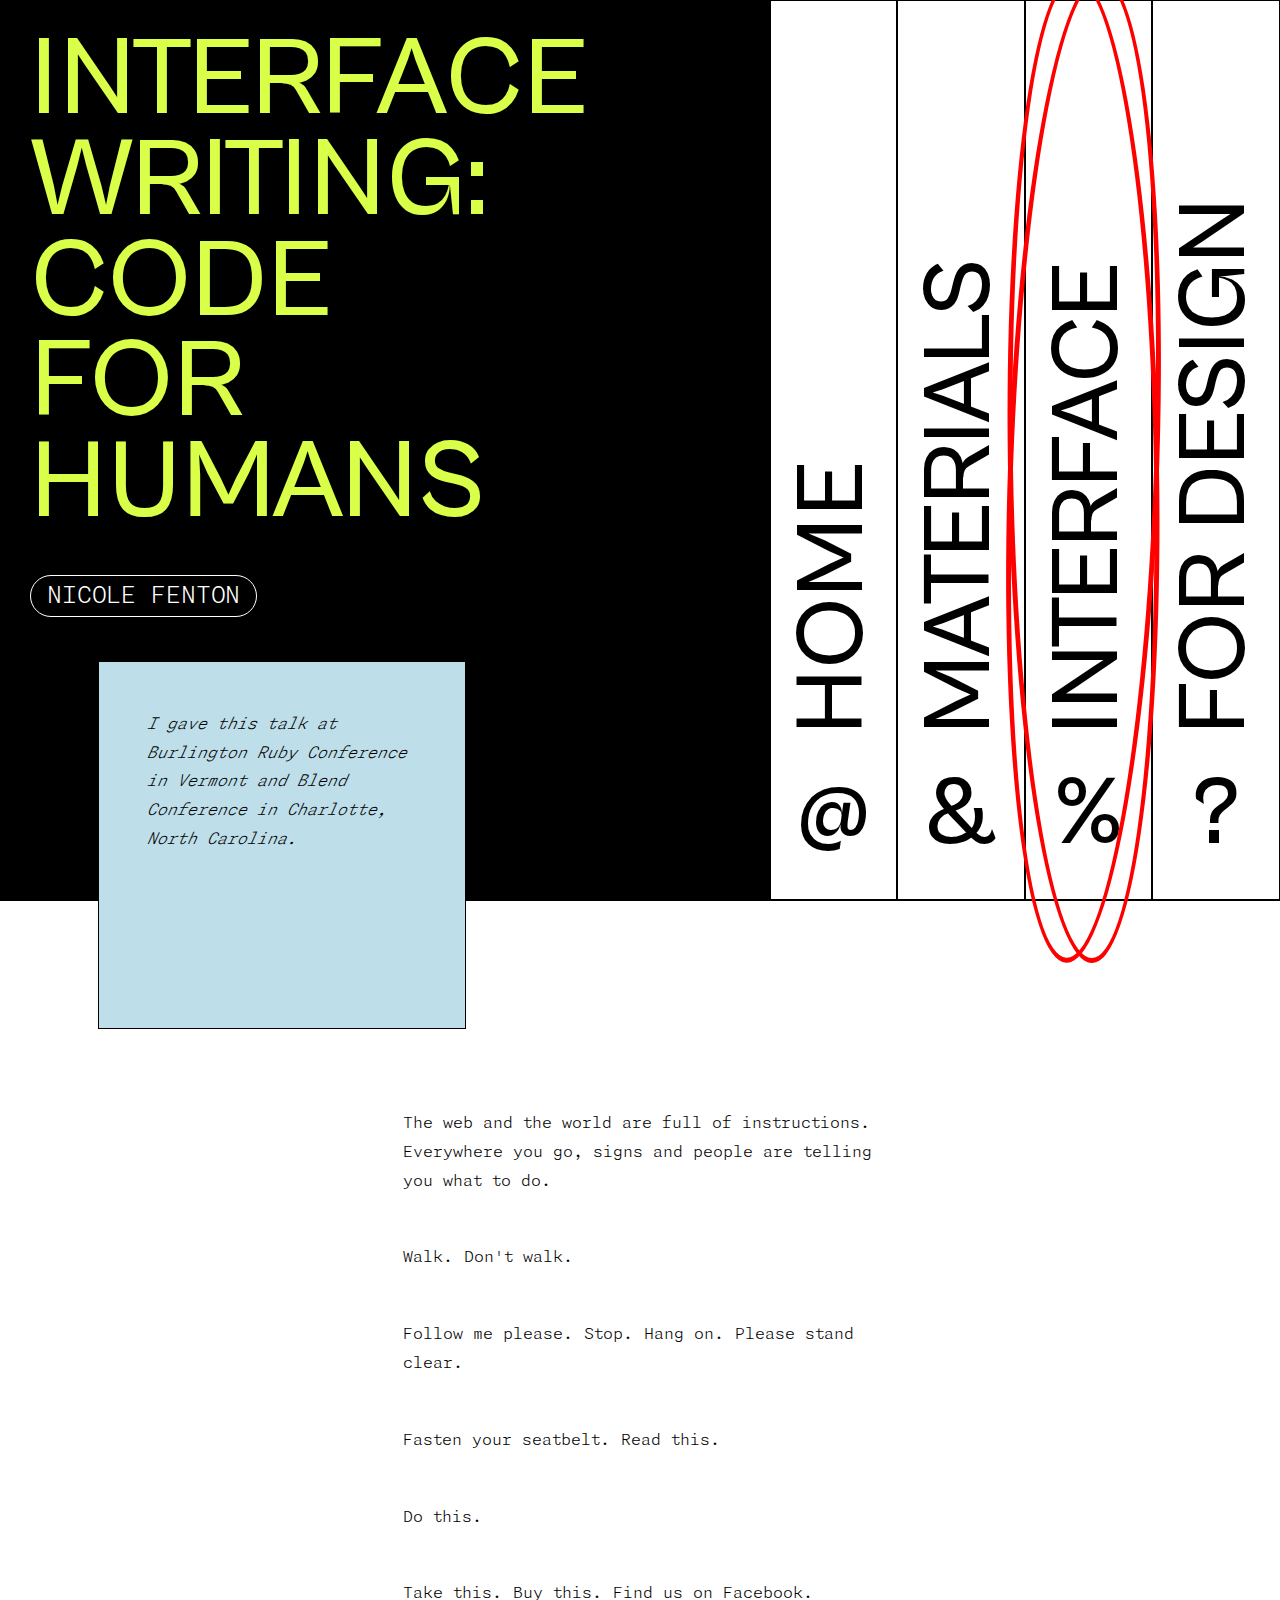
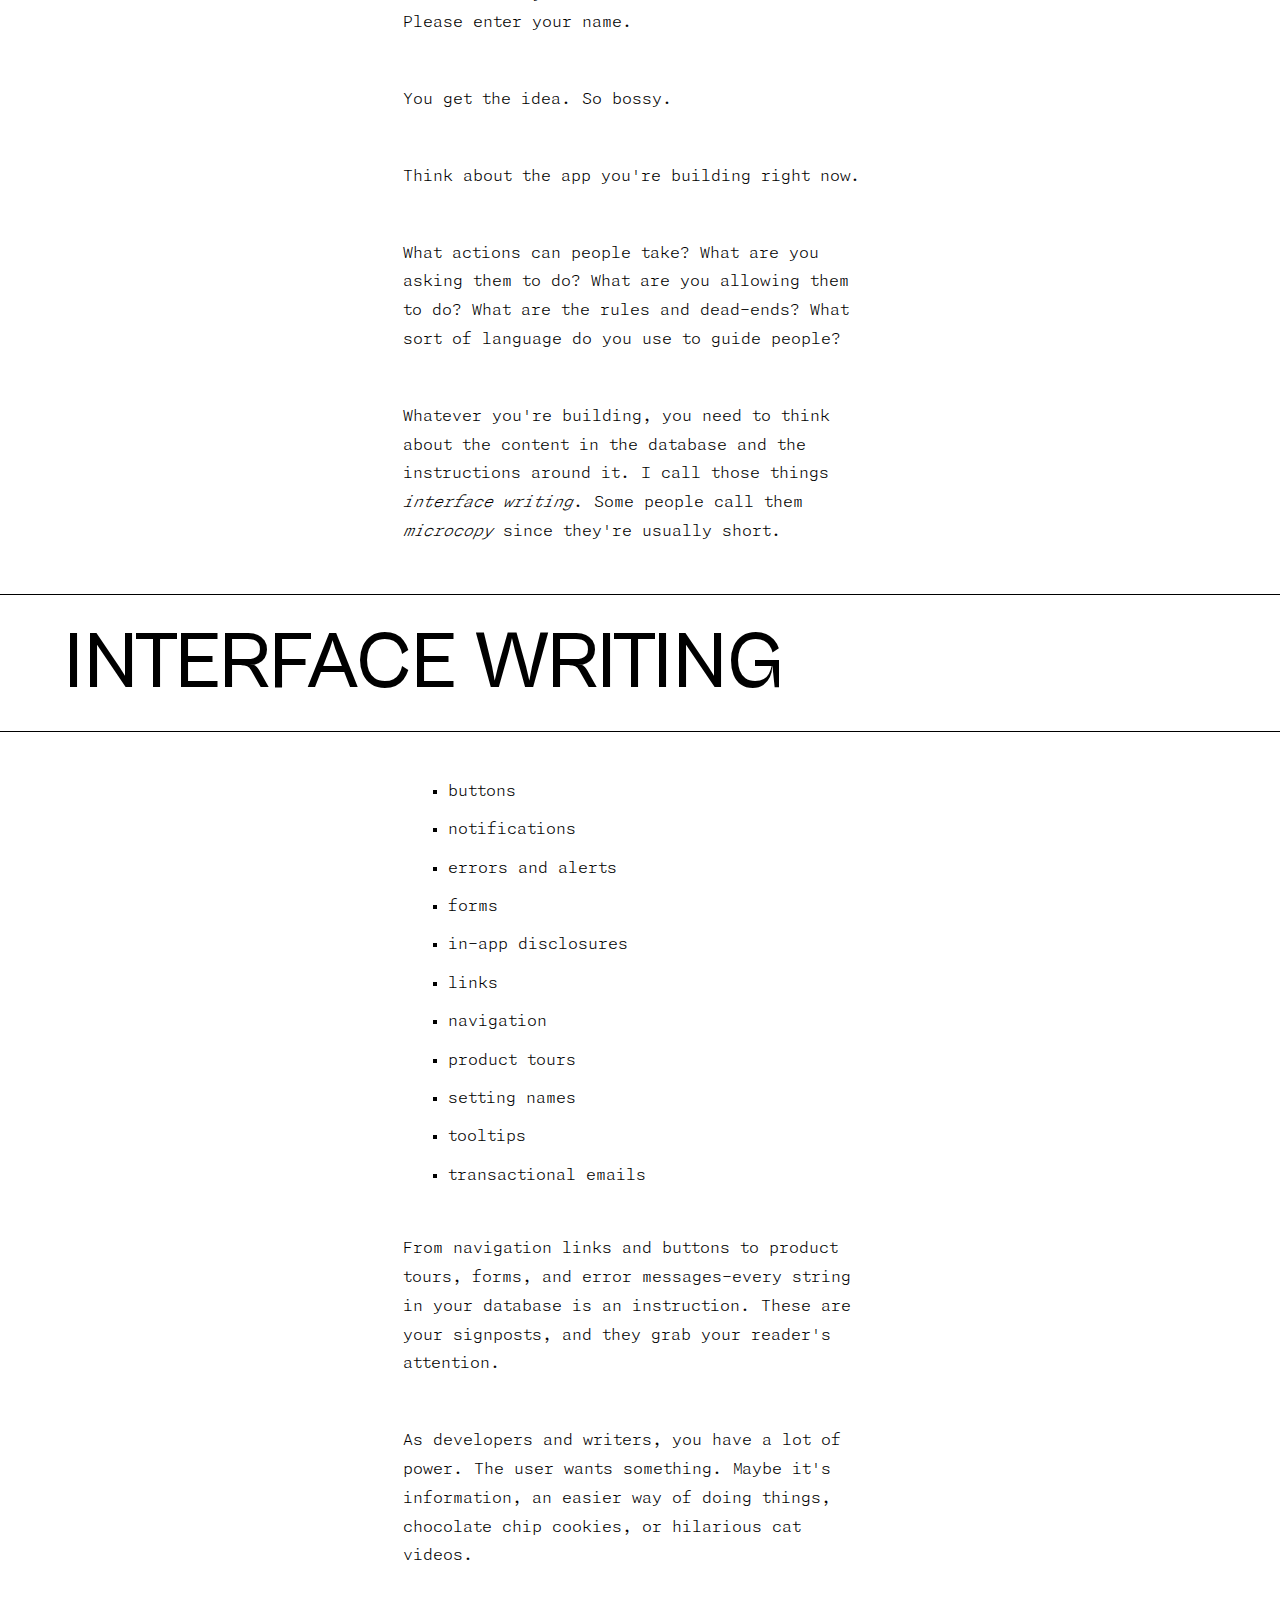
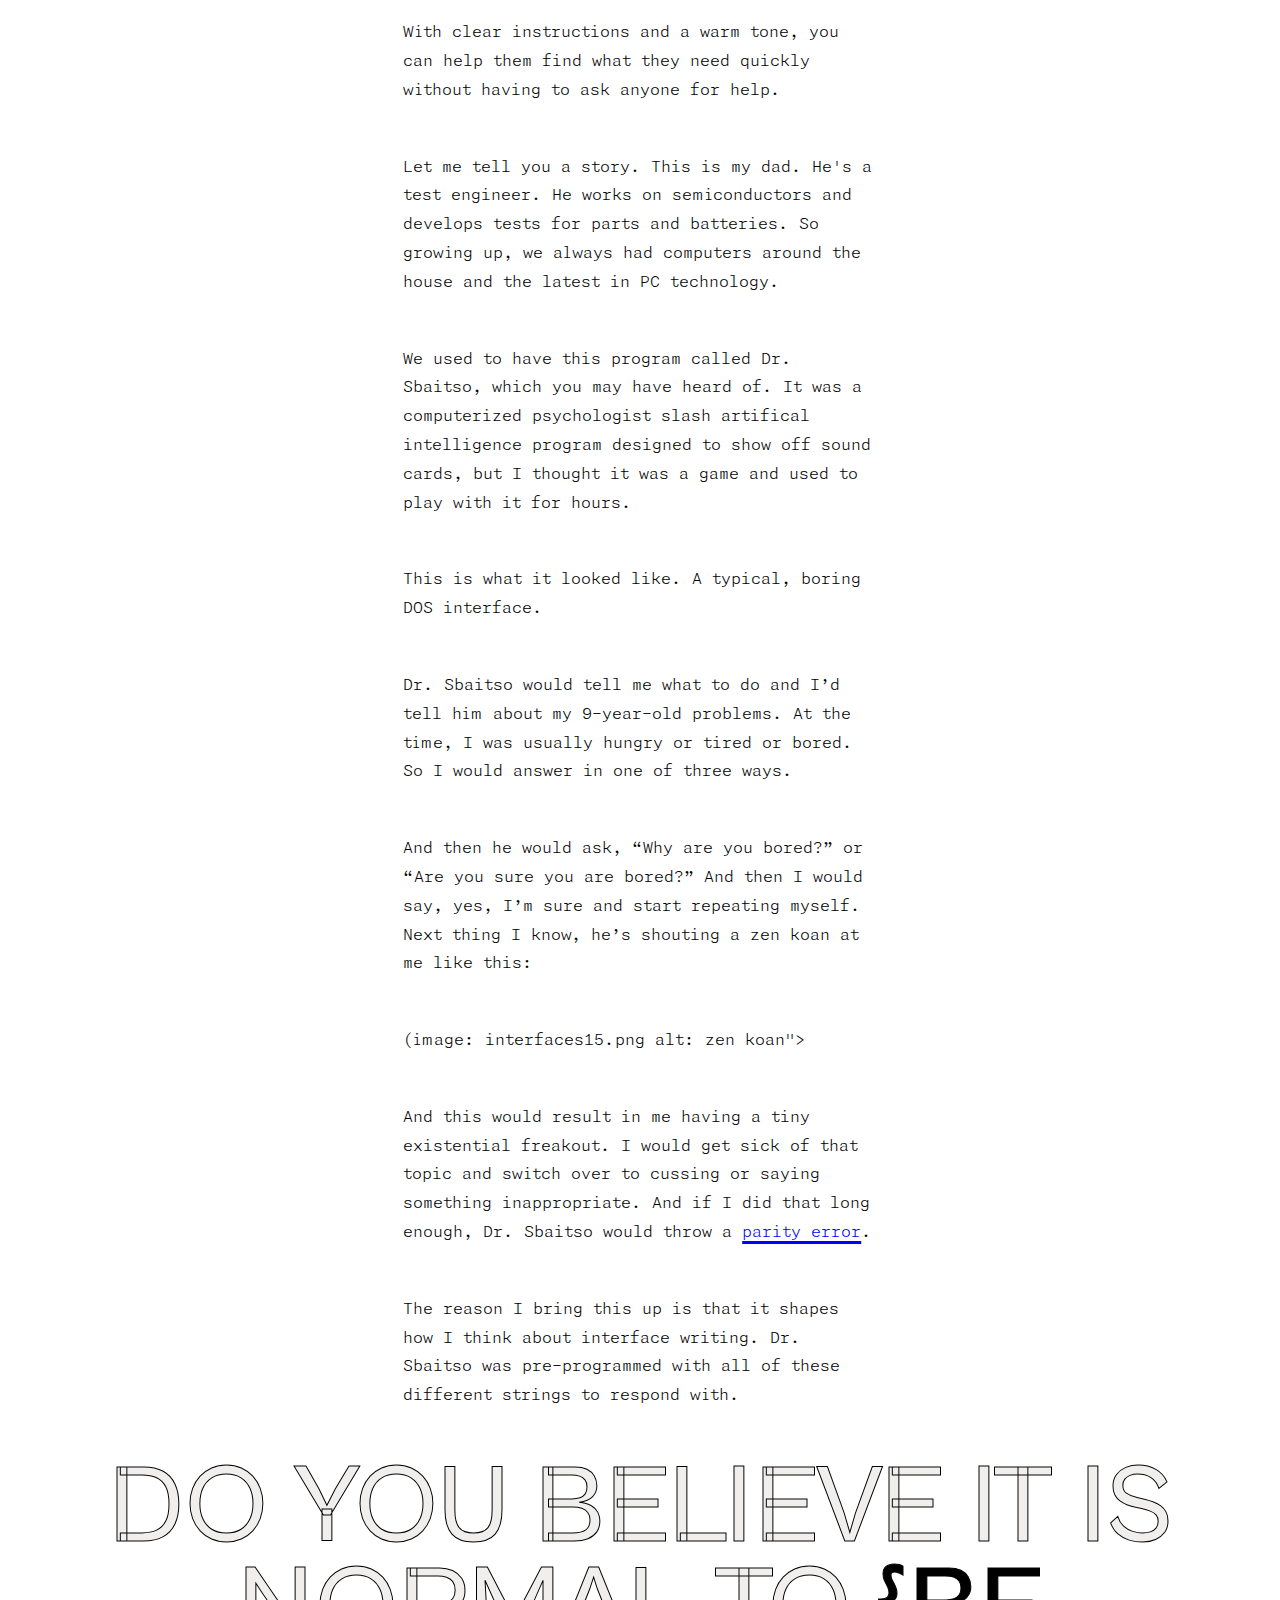
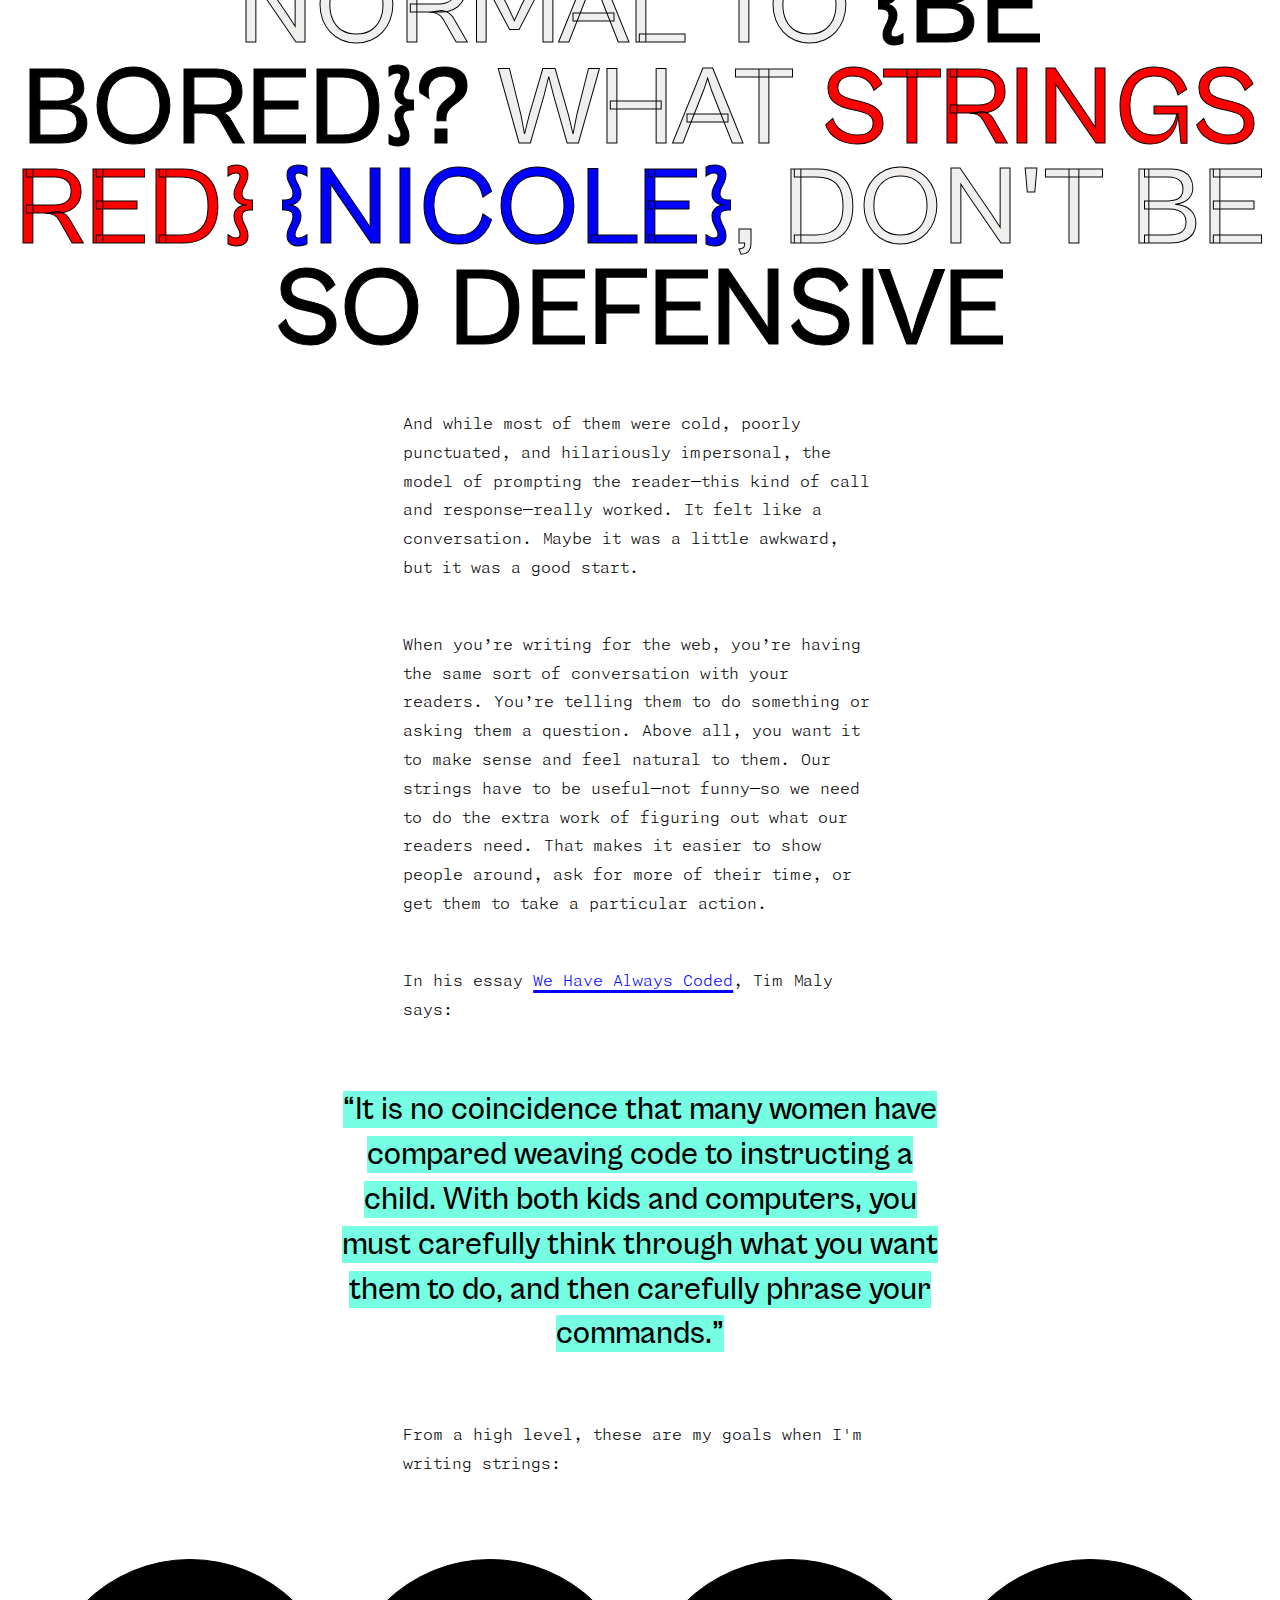
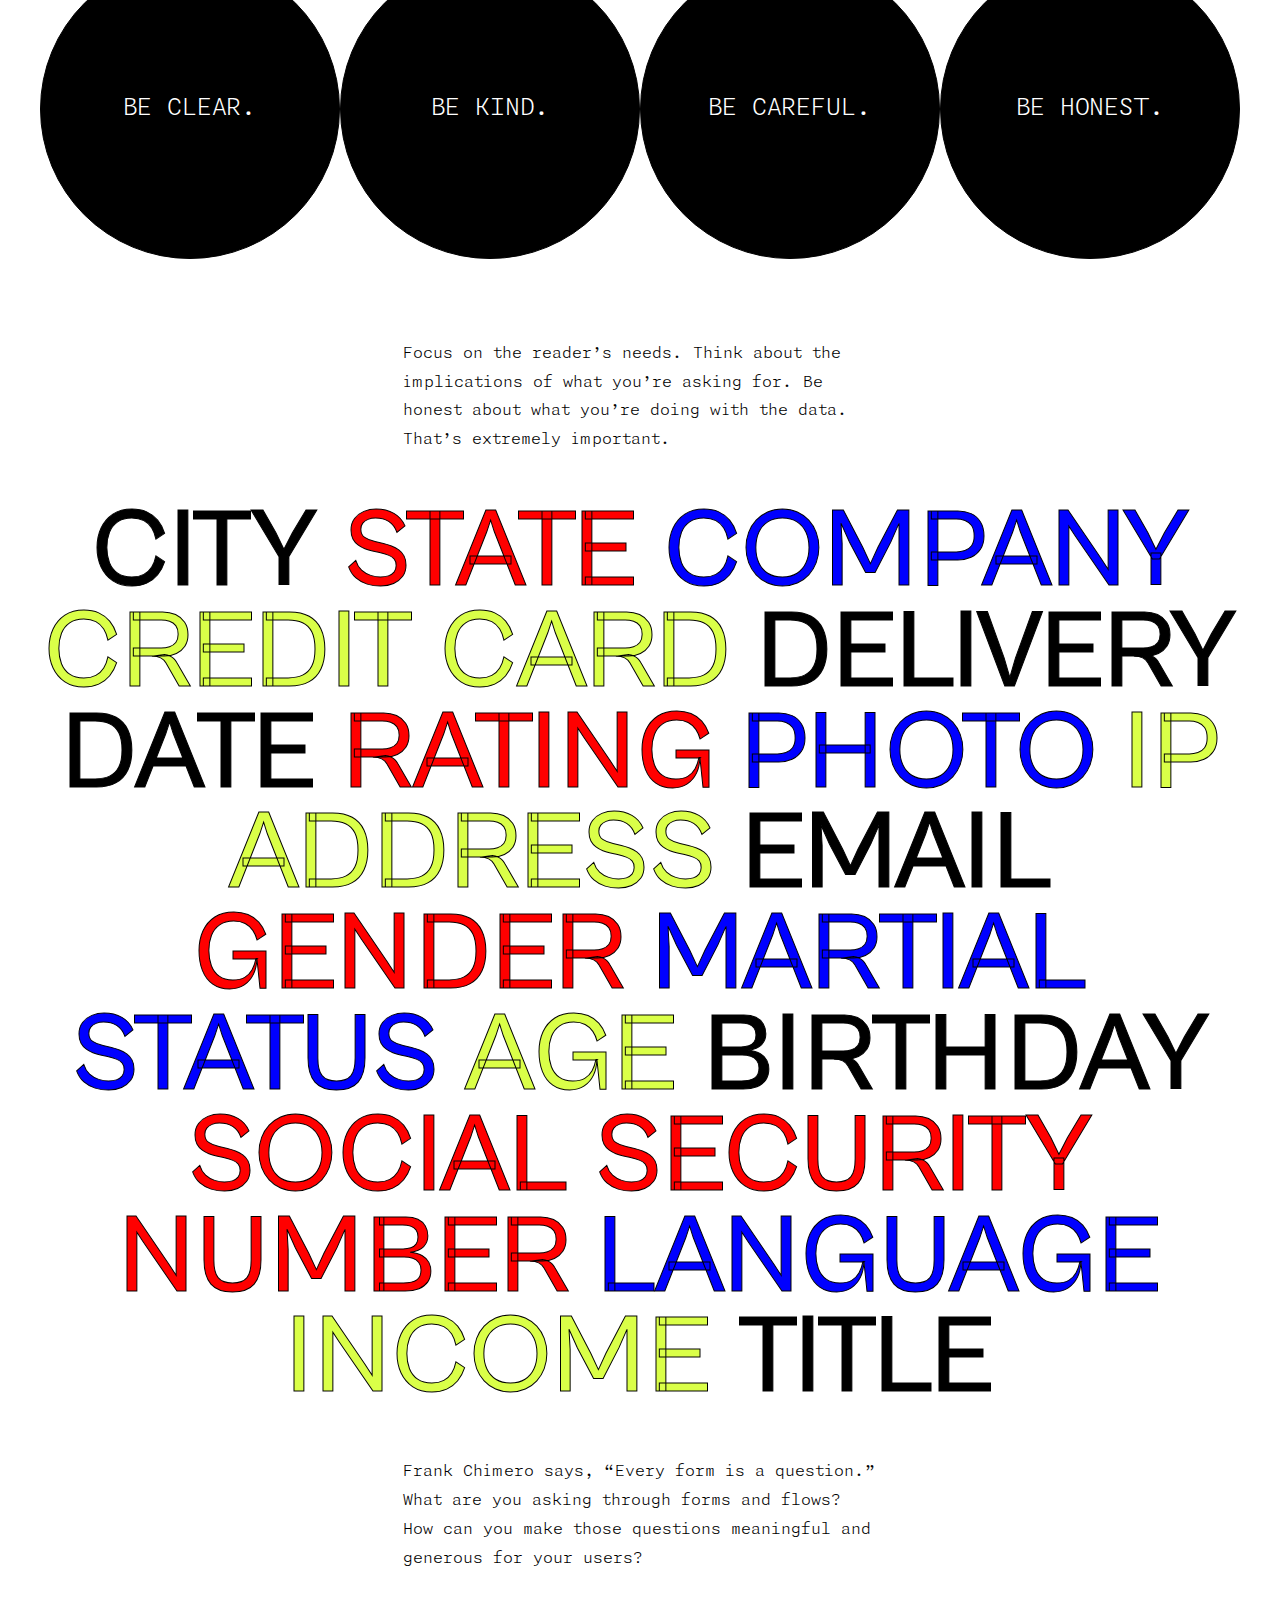
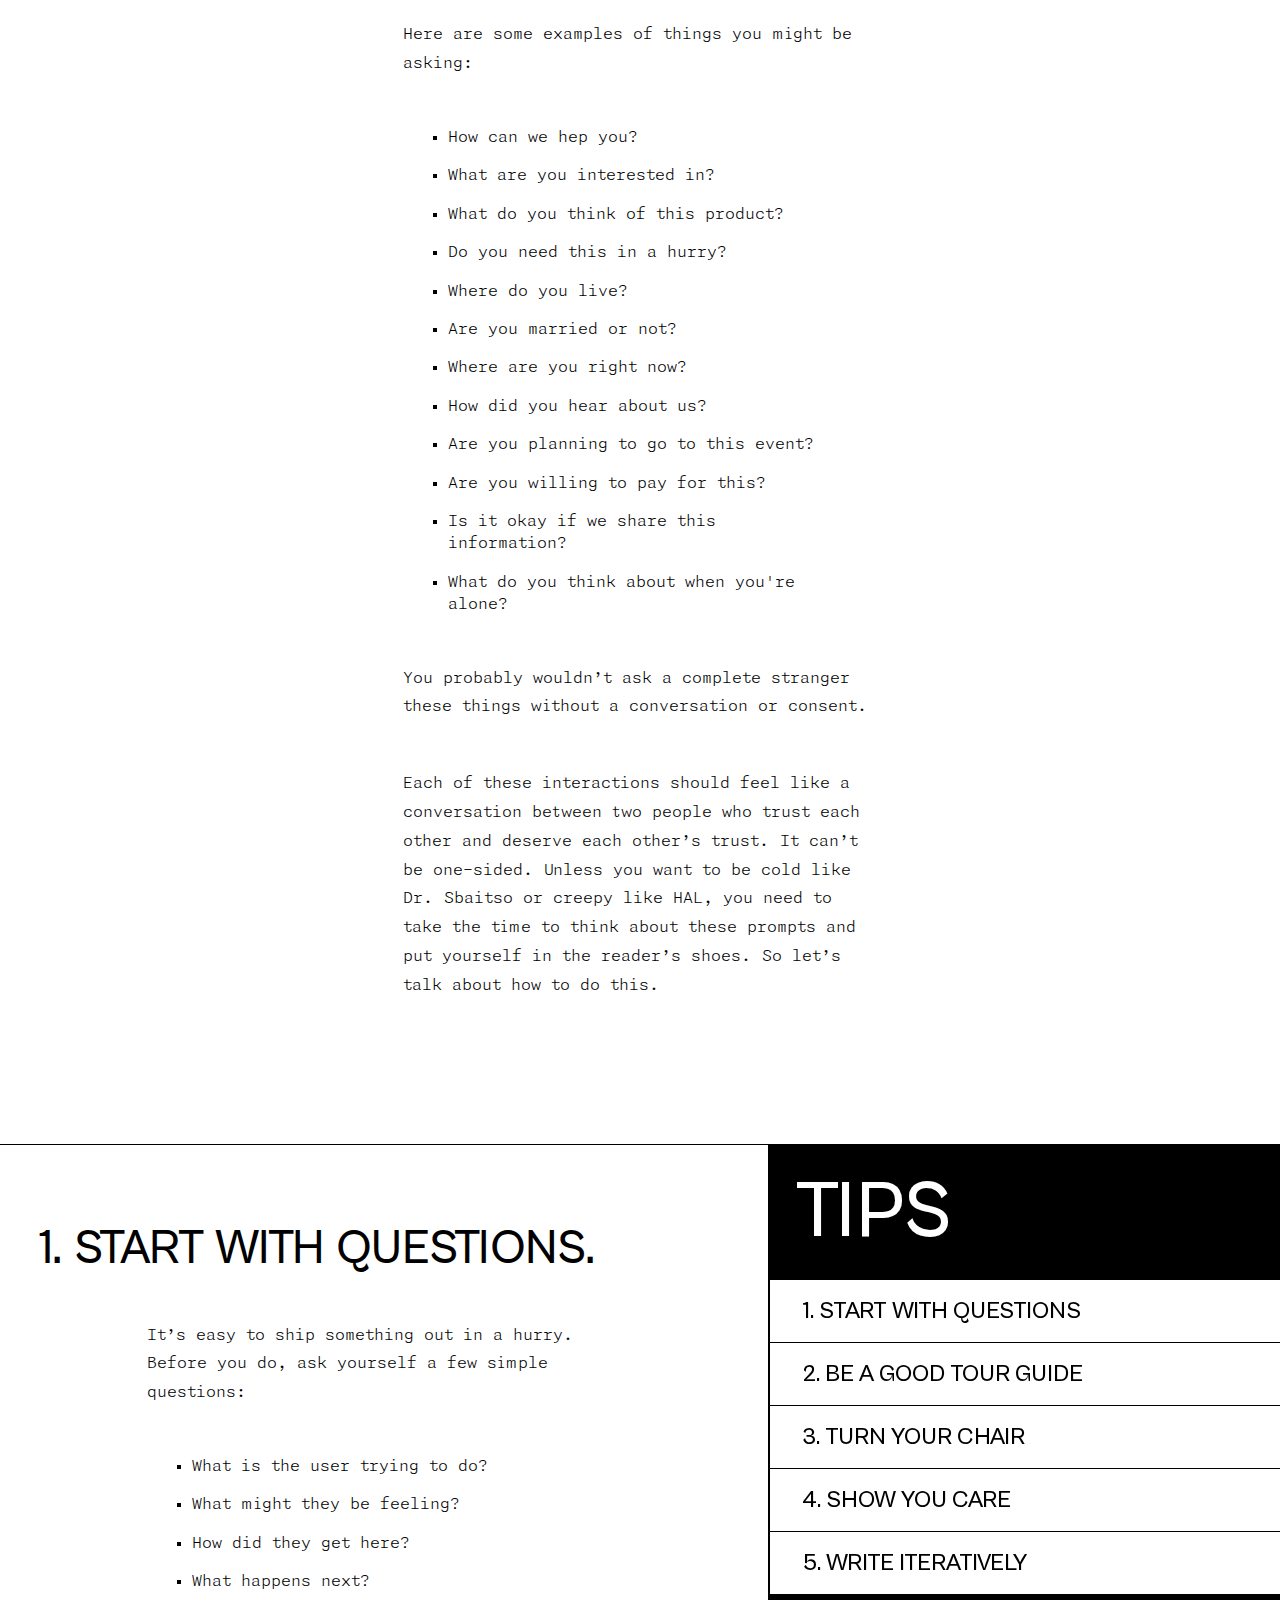
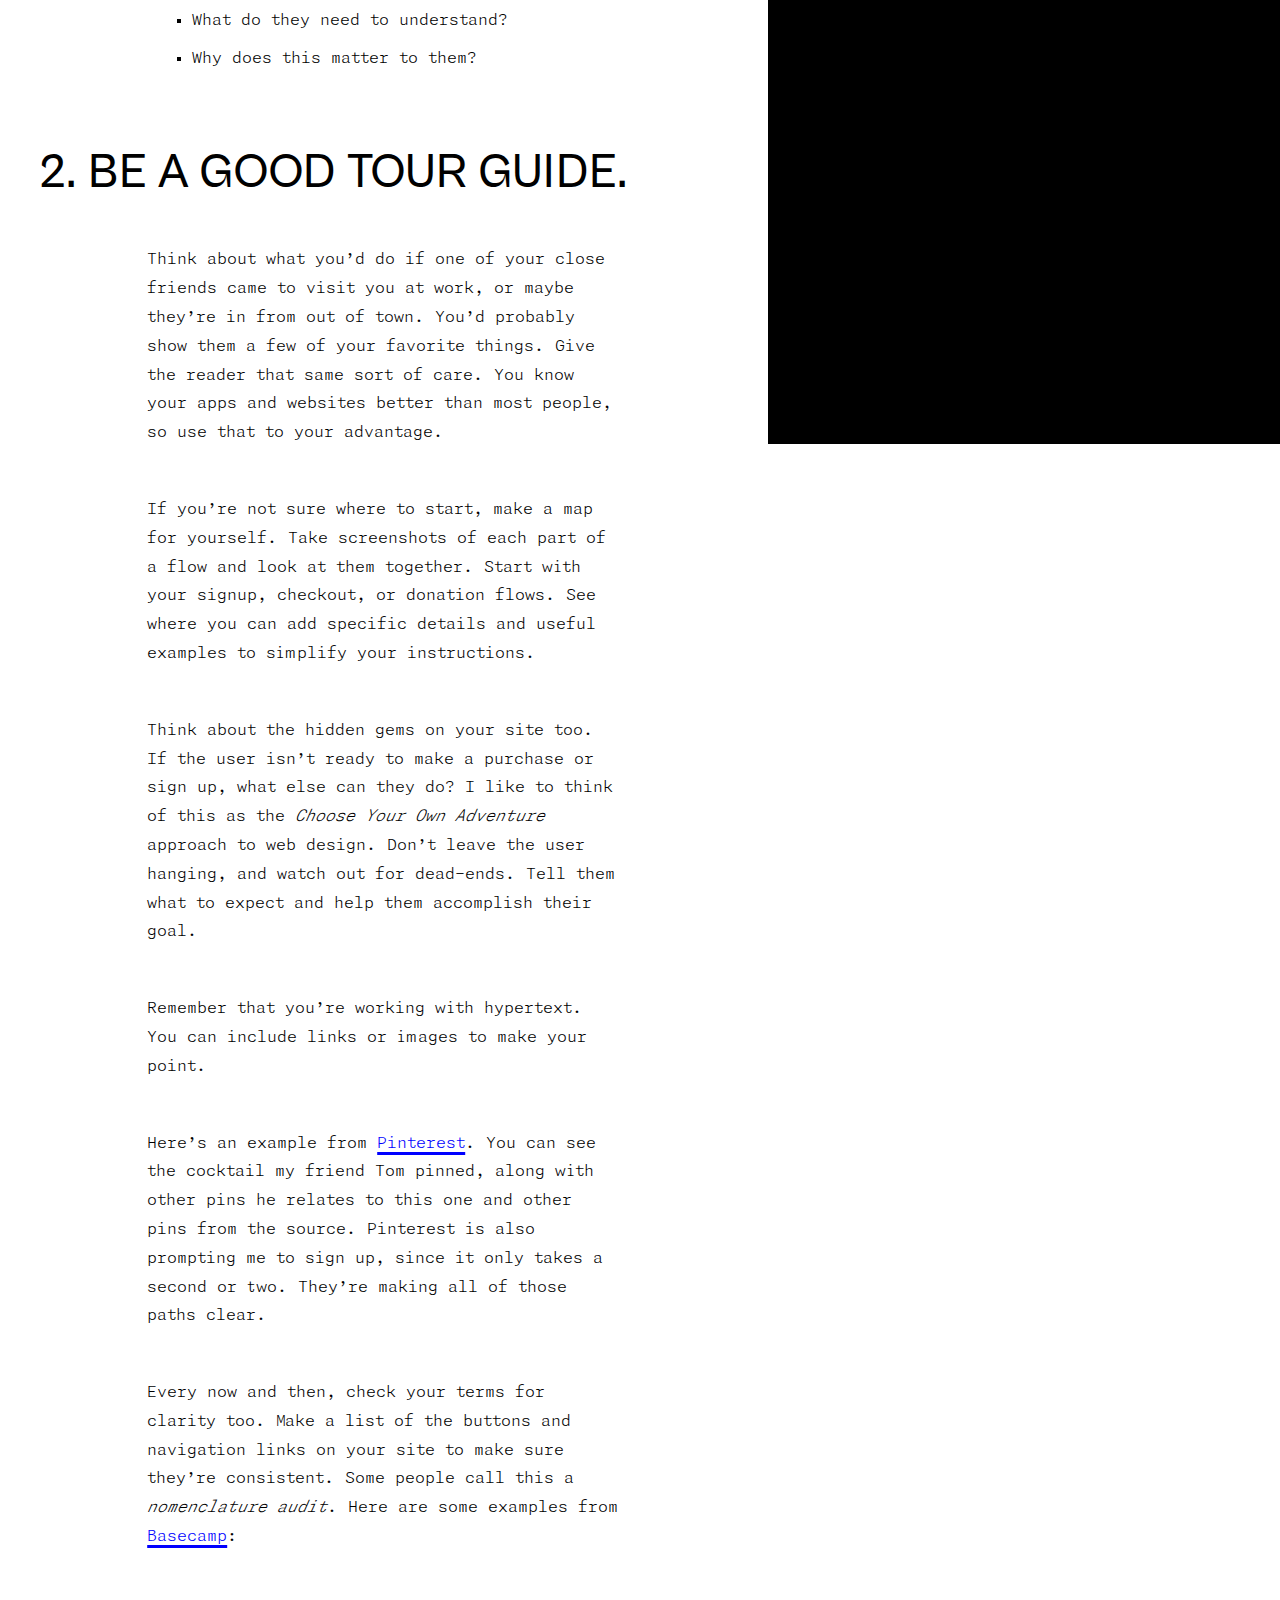
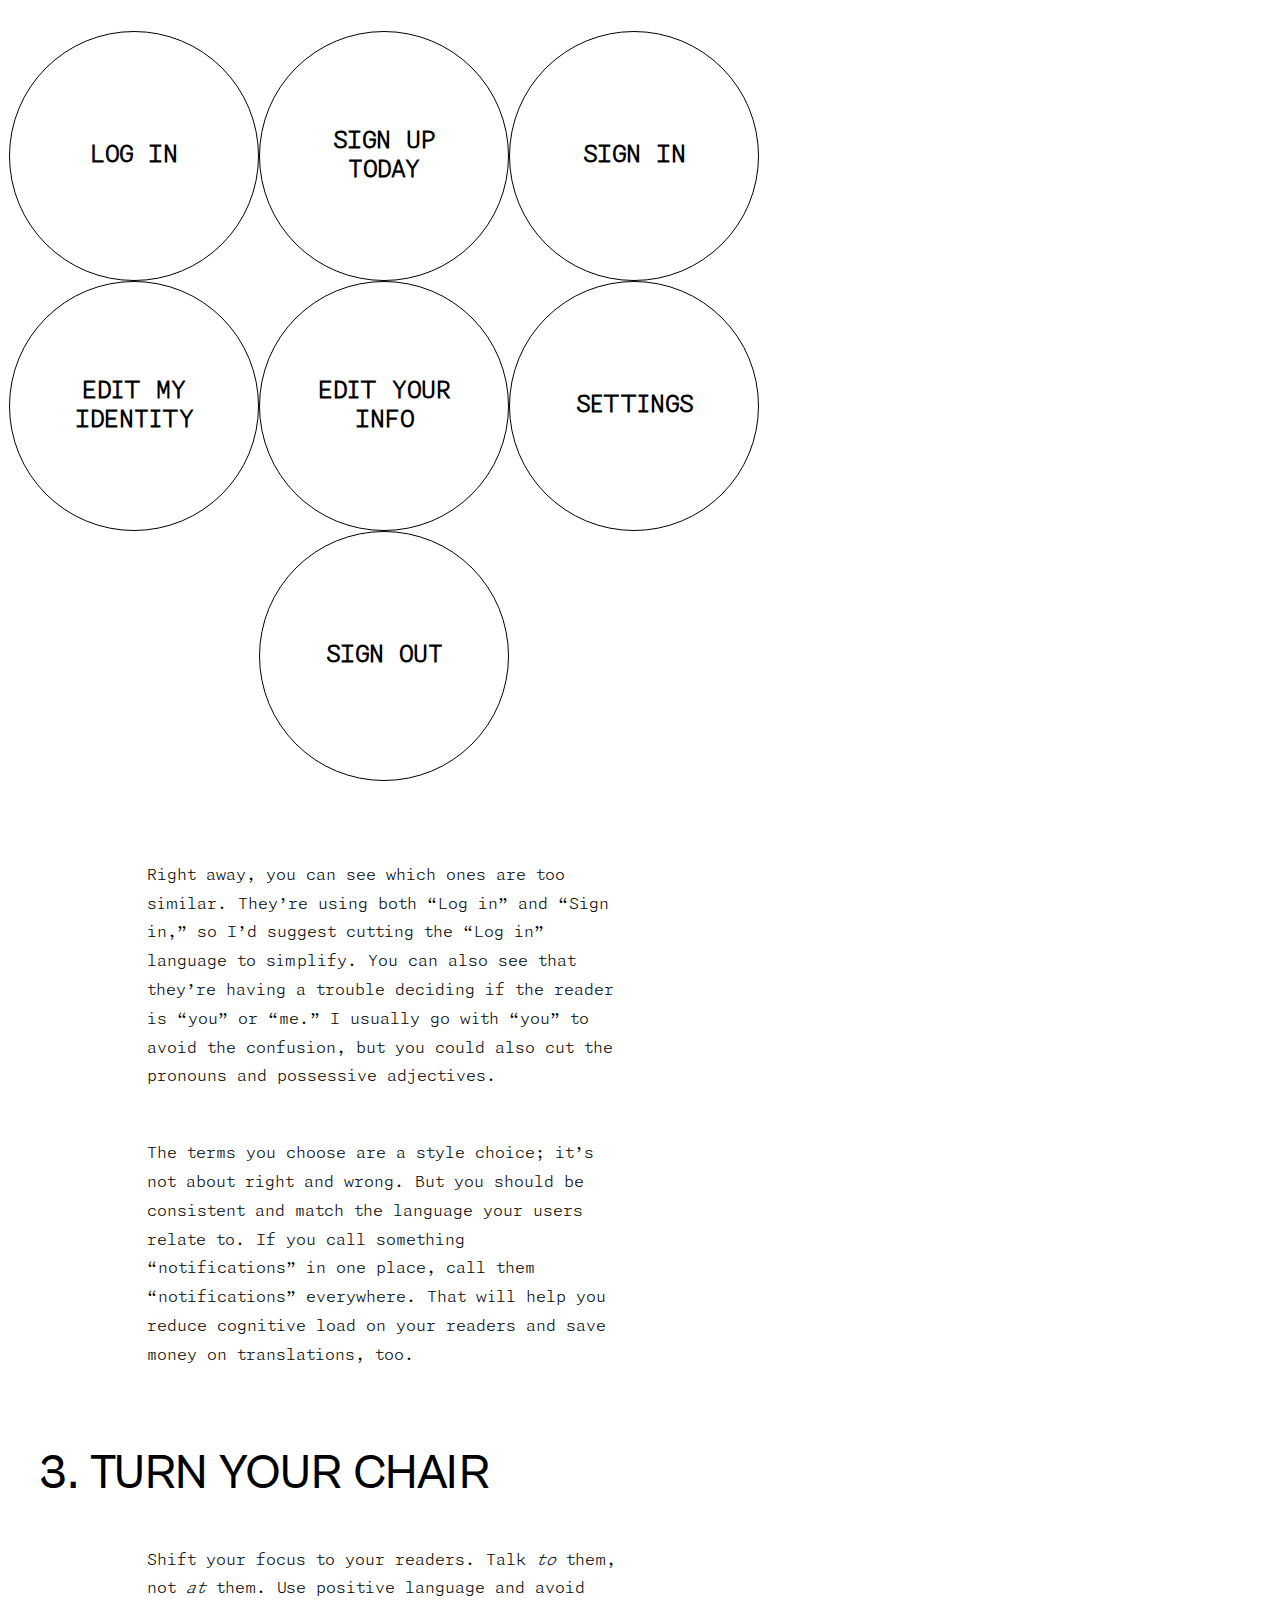
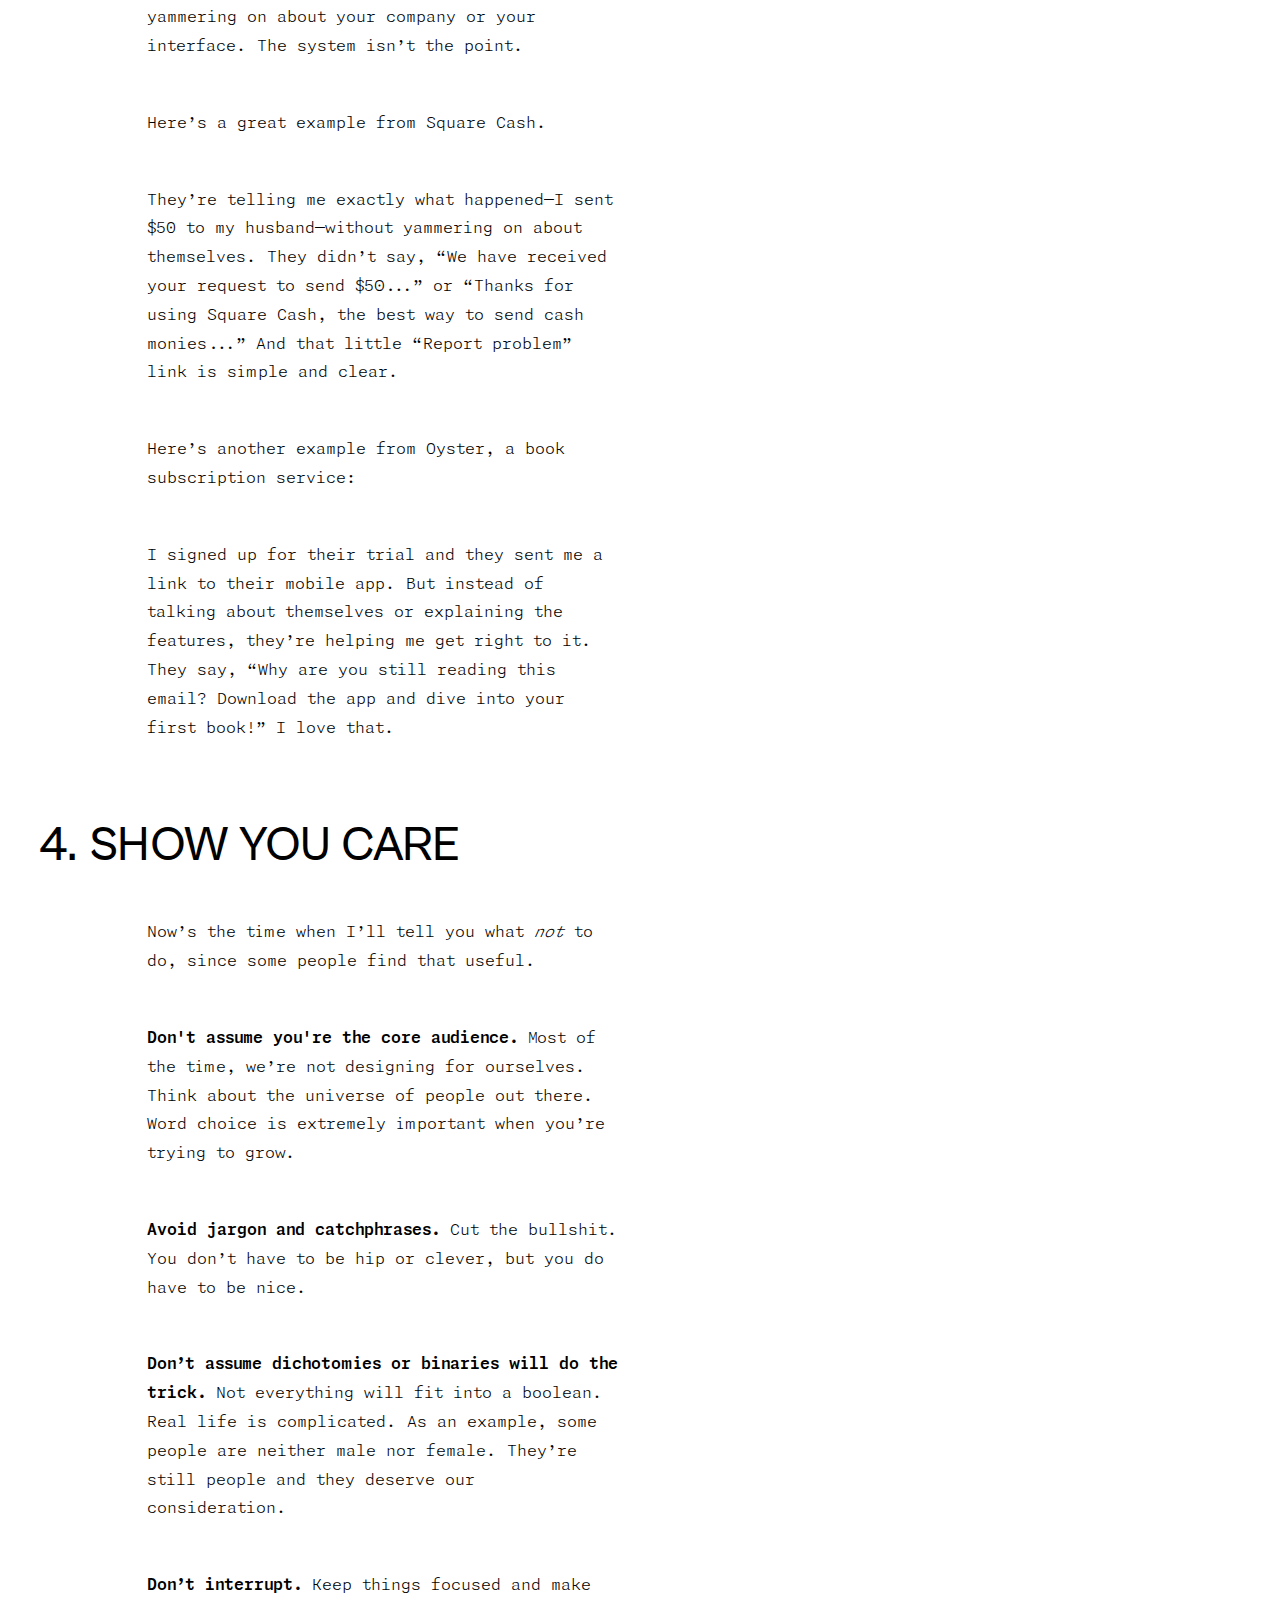
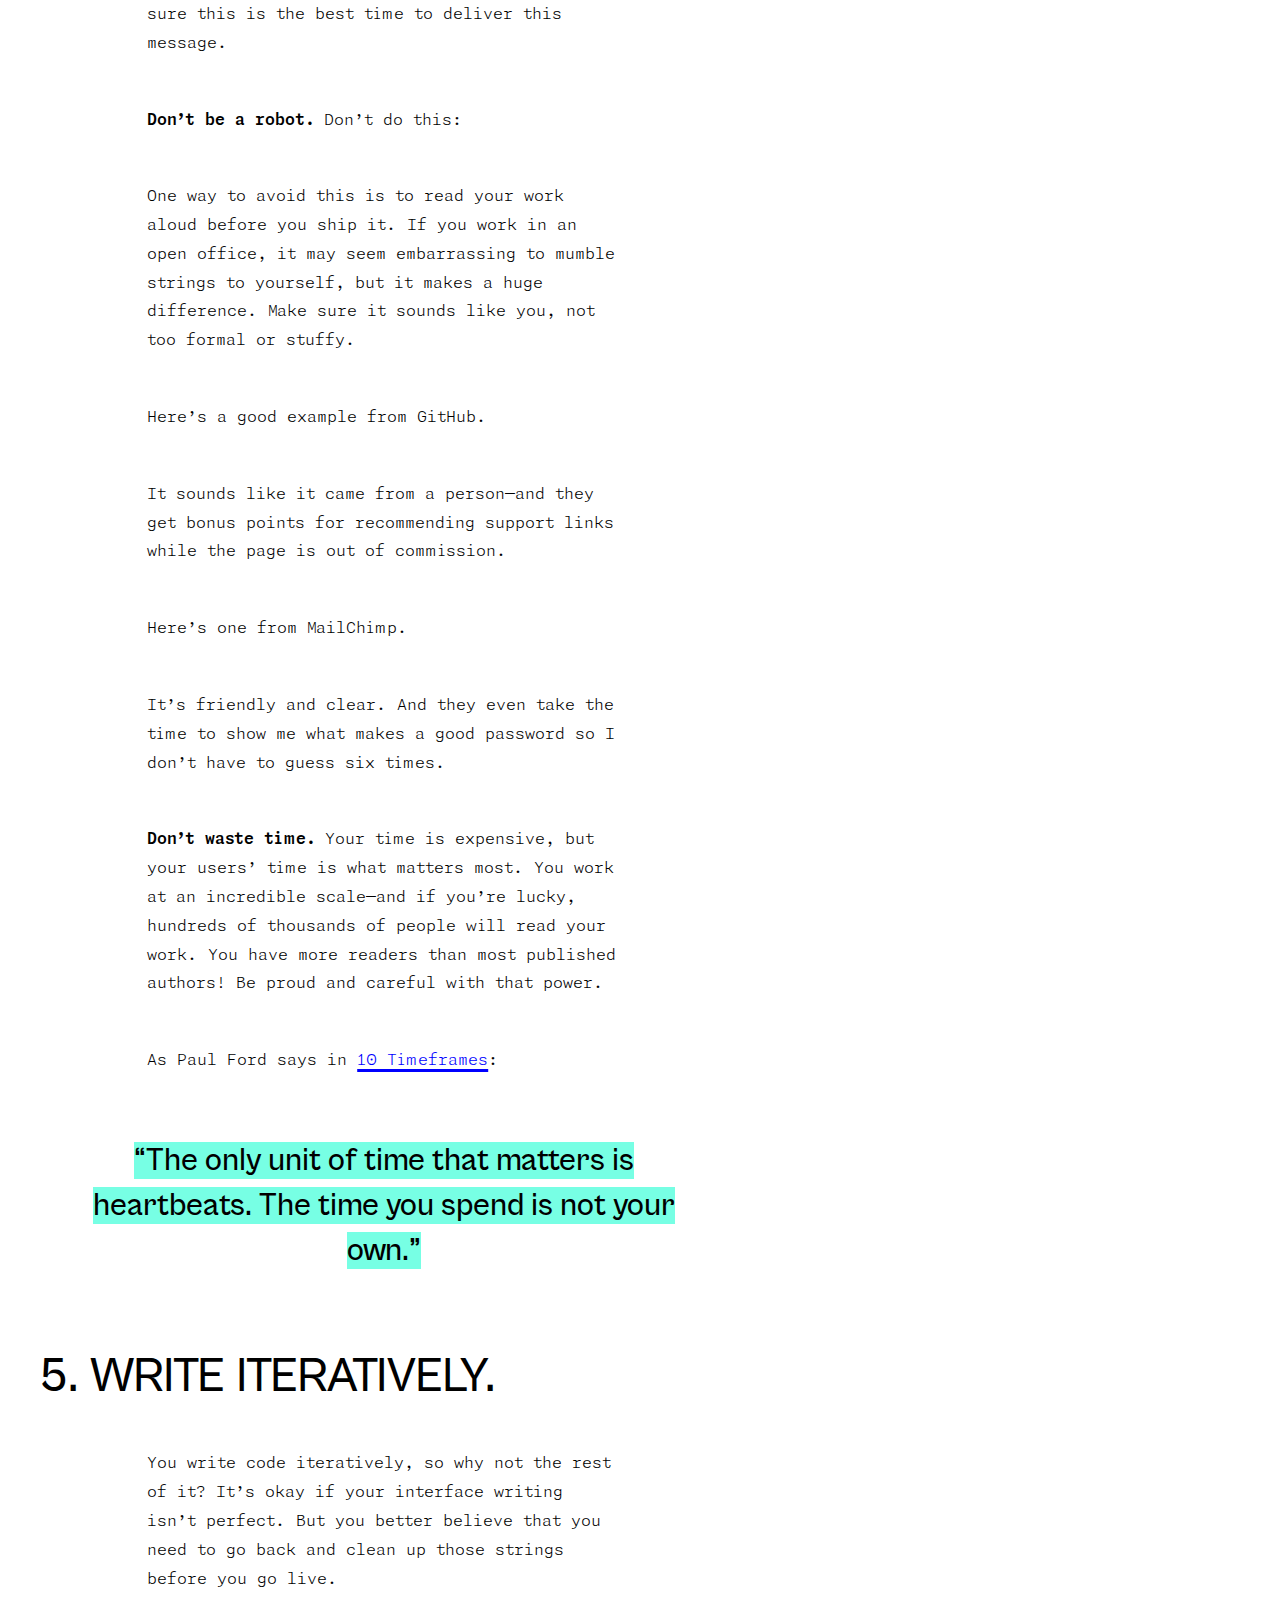
==== commit dc2d7255: "updates" ====
--- a/interface-writing.html
+++ b/interface-writing.html
@@ -23,7 +23,7 @@
                     <h1>Interface Writing: Code for Humans</h1>
                     <p><span class="header_author">Nicole Fenton</span></p>
                     
-                    <p class="header_subtext header_subtext-top-2">
+                    <p class="header_subtext header_subtext-top-2 is-blue">
                         <em>I gave this talk at Burlington Ruby Conference in Vermont and Blend Conference in Charlotte, North Carolina.</em>
                     </p>
                 </header>
@@ -158,7 +158,7 @@
                     </p>
     
                     <blockquote>
-                        <mark>“It is no coincidence that many women have compared weaving code to instructing a child. With both kids and computers, you must carefully think through what you want them to do, and then carefully phrase your commands.”</mark>
+                        <mark class="highlighter-color-2">“It is no coincidence that many women have compared weaving code to instructing a child. With both kids and computers, you must carefully think through what you want them to do, and then carefully phrase your commands.”</mark>
                     </blockquote>
     
                     <p>From a high level, these are my goals when I'm writing strings:</p>
@@ -384,7 +384,7 @@
                         </p>
     
                         <blockquote>
-                            <mark>“The only unit of time that matters is heartbeats. The time you spend is not your own.”</mark>
+                            <mark class="highlighter-color-2">“The only unit of time that matters is heartbeats. The time you spend is not your own.”</mark>
                         </blockquote>
                     </section>
     
--- a/common.css
+++ b/common.css
@@ -46,7 +46,11 @@
     --accent-color: #DAFF48;
     --gray-color: #F0EFEE;
     --post-it-color: #fdfdbf;
+    --post-it-color-2: #bedee9;
+    --post-it-color-3: #ffc7d0;
     --highlighter-color: #FFFF00;
+    --highlighter-color-2: #77ffe4;
+    --highlighter-color-3: #ff77e4;
 
     /* font styles */
     --main-font: Monaspace Neon;
@@ -173,6 +177,14 @@
 
 mark {
     background-color: var(--highlighter-color);
+}
+
+.highlighter-color-2 {
+    background-color: var(--highlighter-color-2);
+}
+
+.highlighter-color-3 {
+    background-color: var(--highlighter-color-3);
 }
 
 /* Semantic DOM styles {starts} */
@@ -795,7 +807,7 @@
         margin-bottom: var(--p-margin-bottom);
         padding-right: 0;
         padding-left: 0;
-        width: 70vw;
+        width: 60vw;
     }
 
     blockquote {
@@ -1095,9 +1107,17 @@
                 height: 23rem;
 
                 position: relative;
-                top: 8.5rem;
+                top: 12rem;
                 left: 8rem;
                 border: var(--border-style);
+            }
+
+            .is-blue {
+                background-color: var(--post-it-color-2);
+            }
+
+            .is-pink {
+                background-color: var(--post-it-color-3);
             }
 
             .header_subtext-top-2 {
